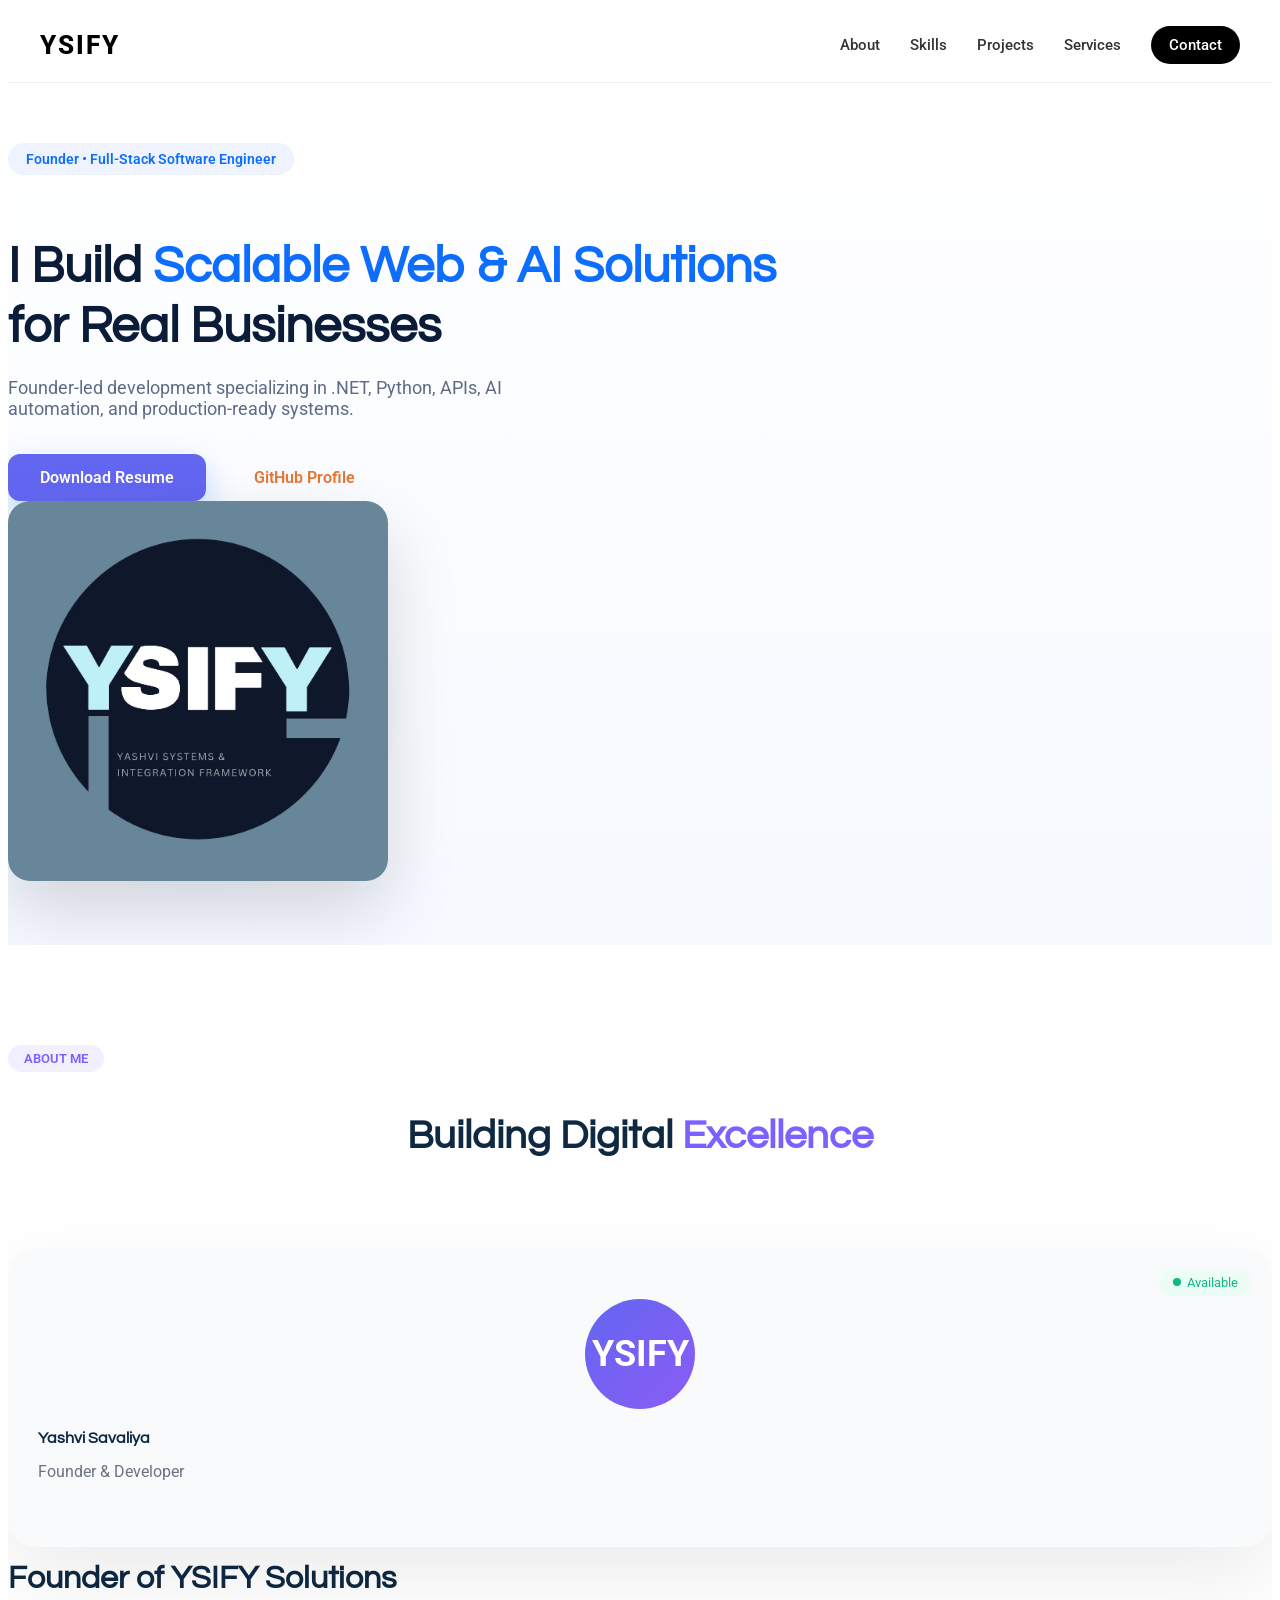
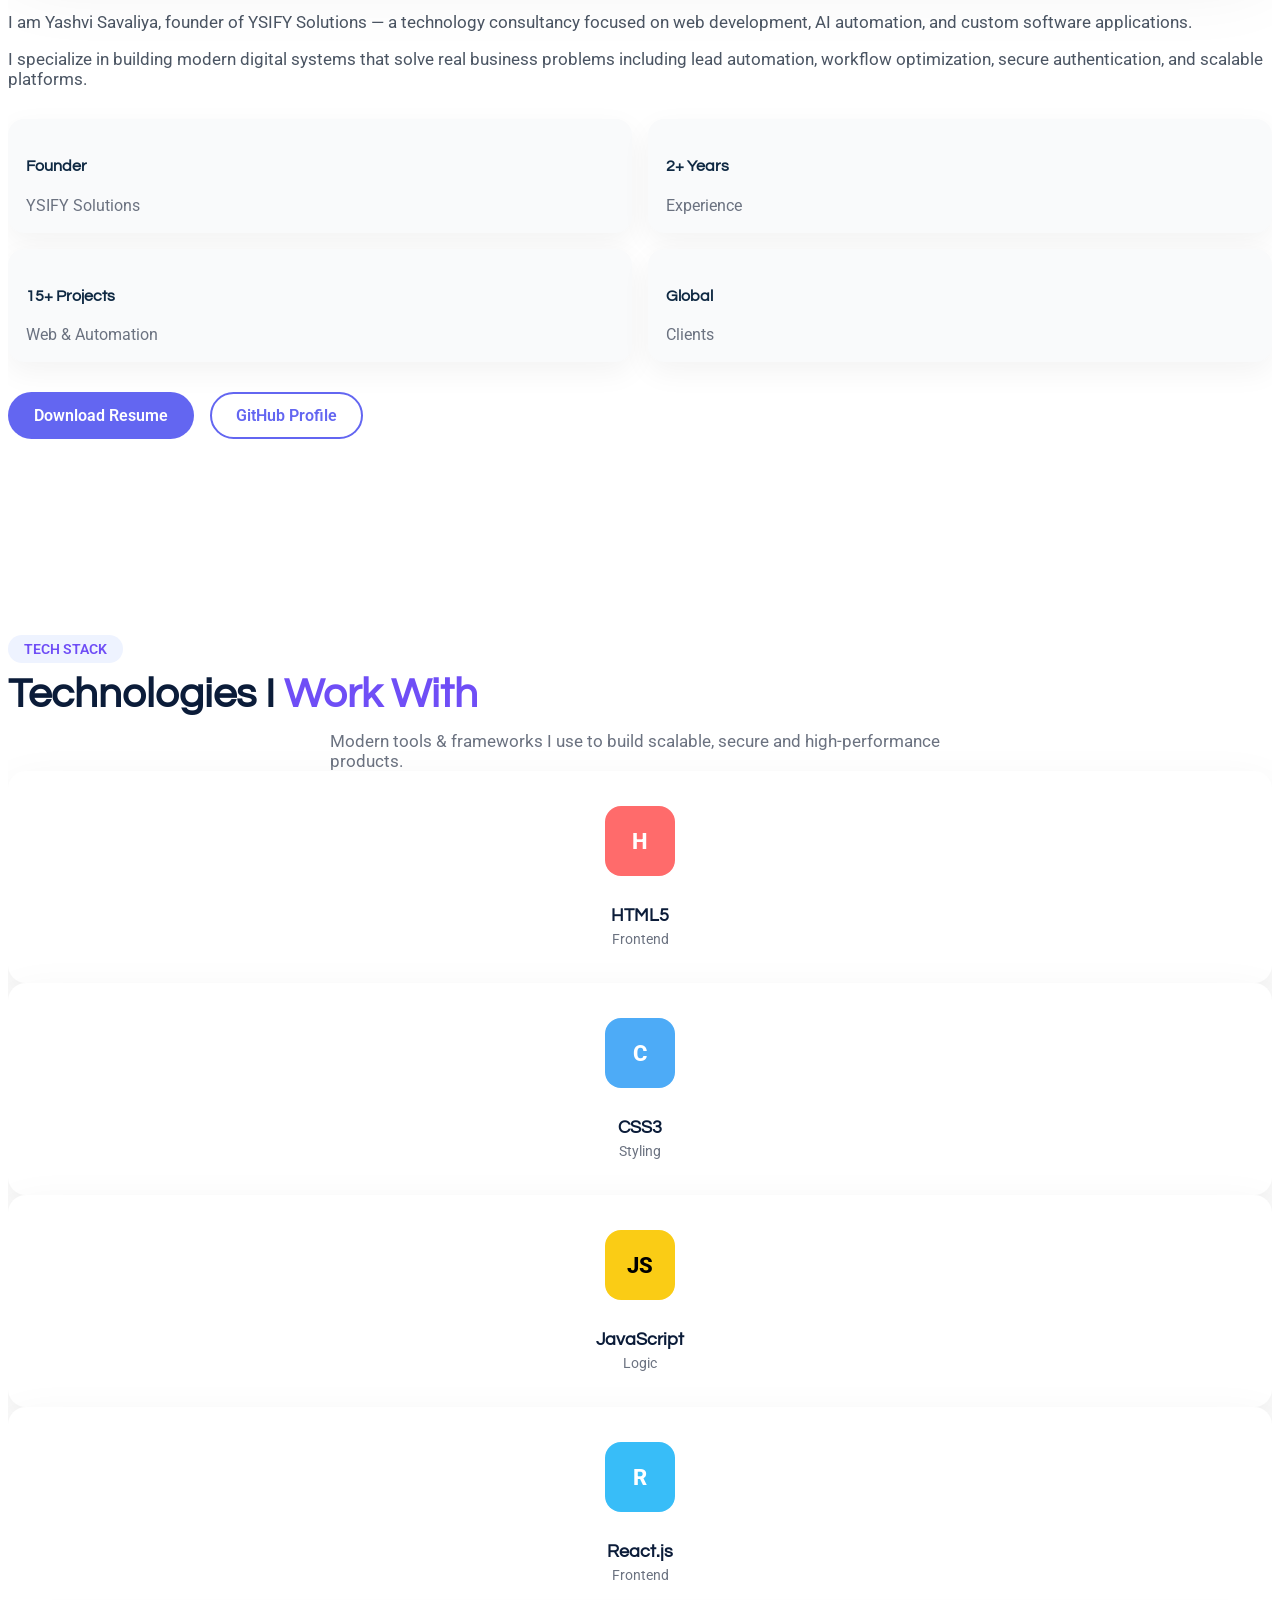
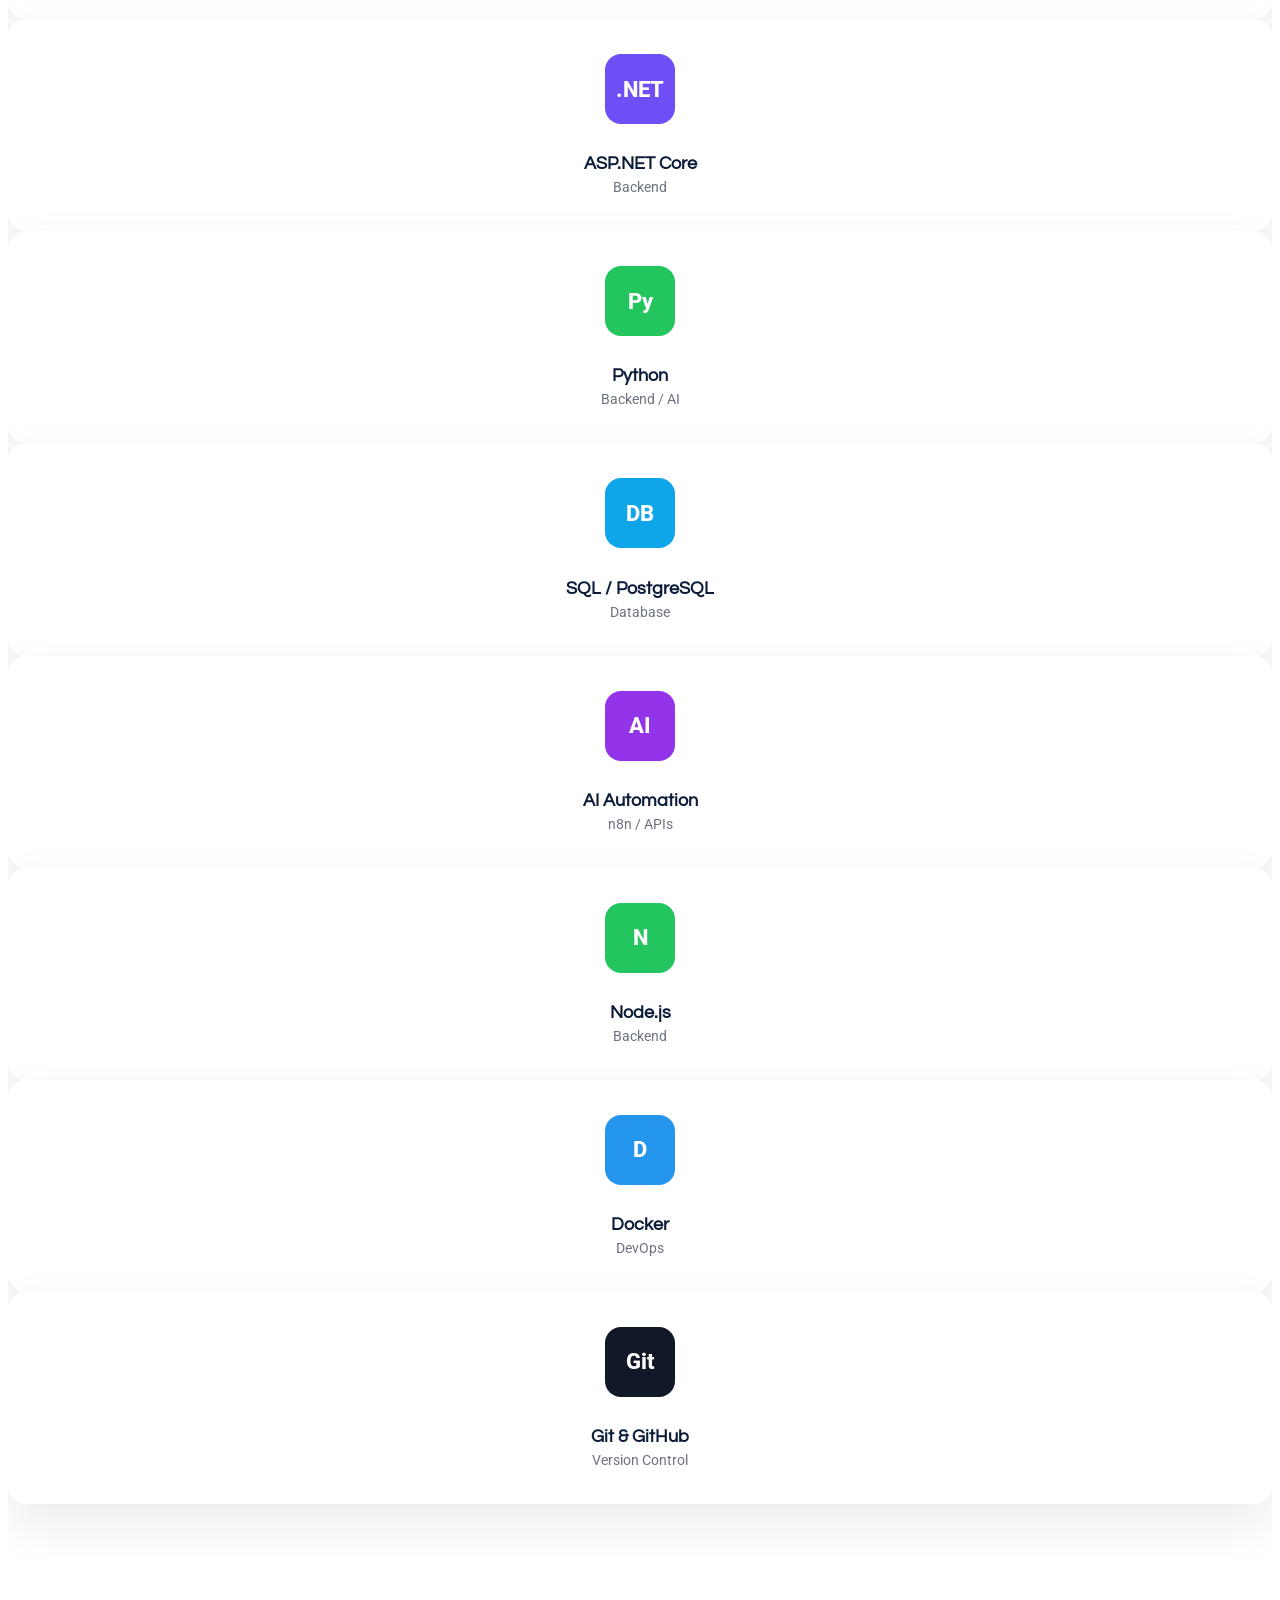
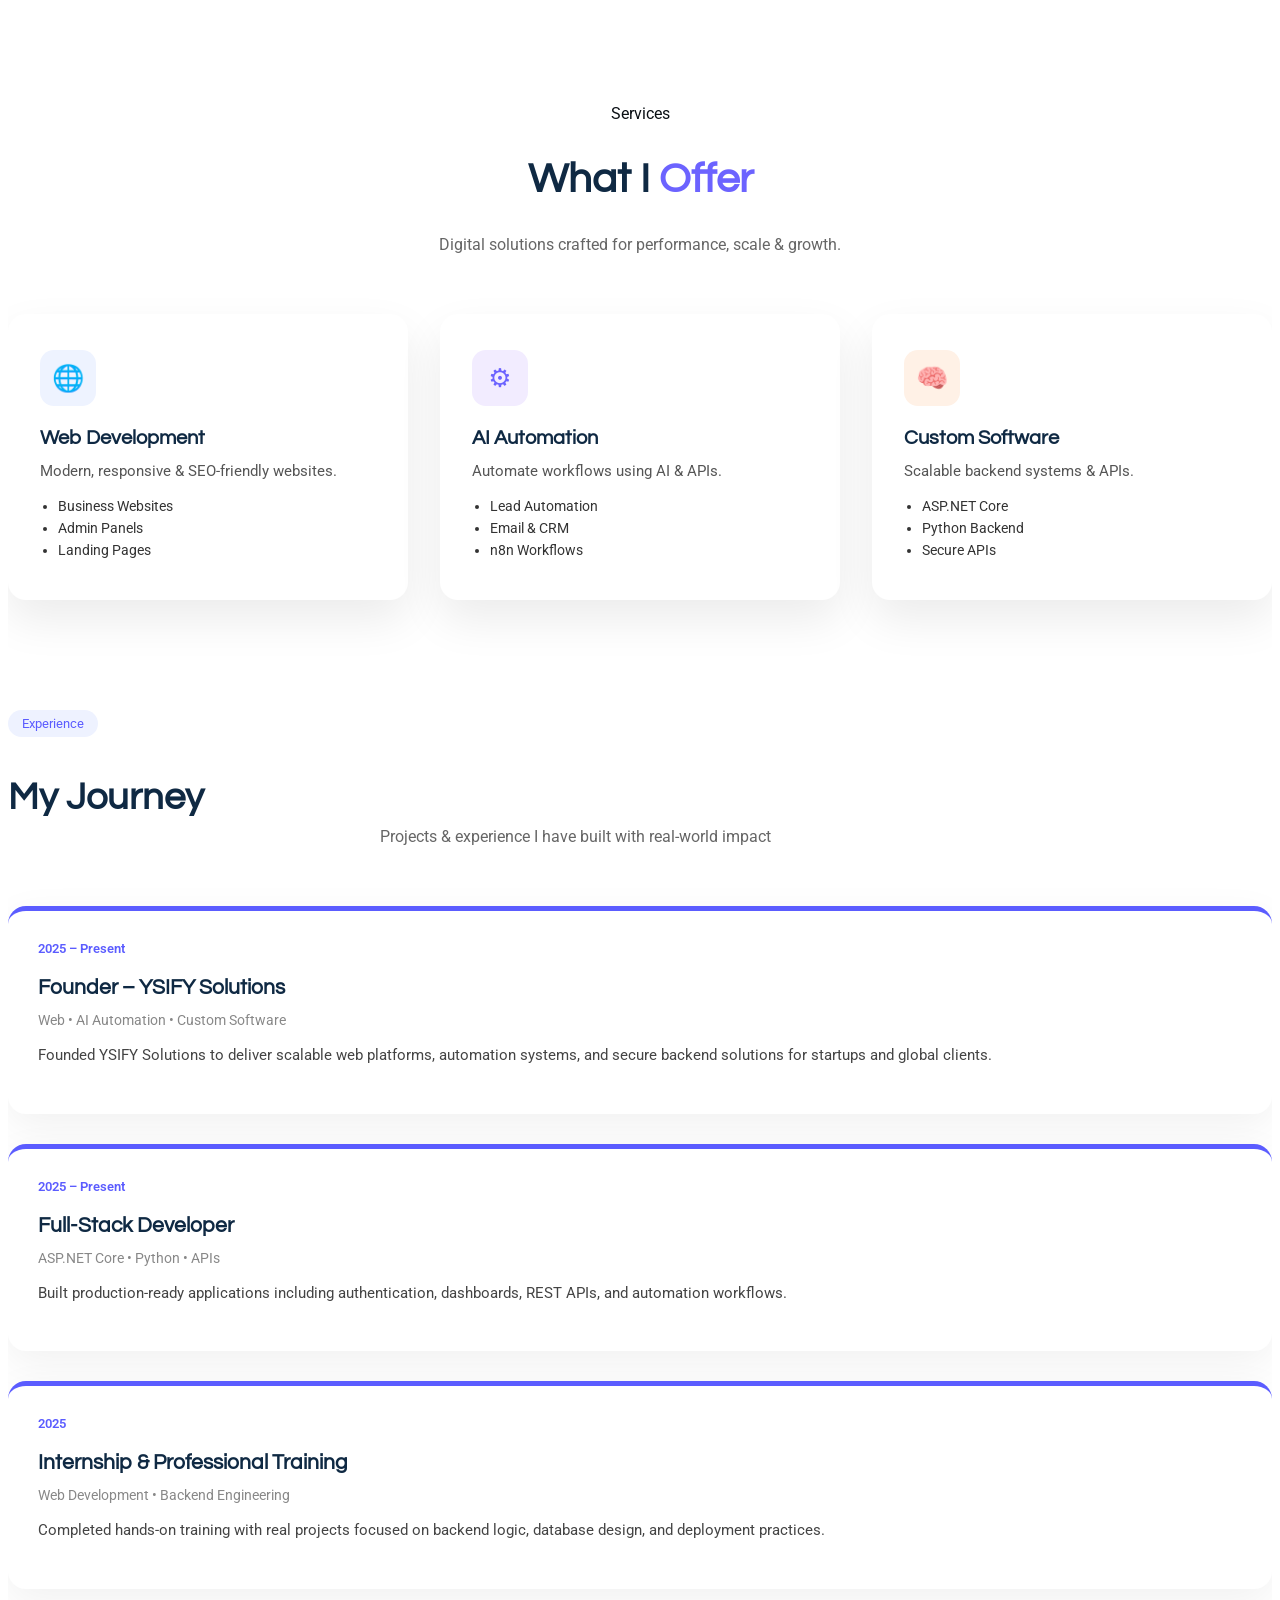
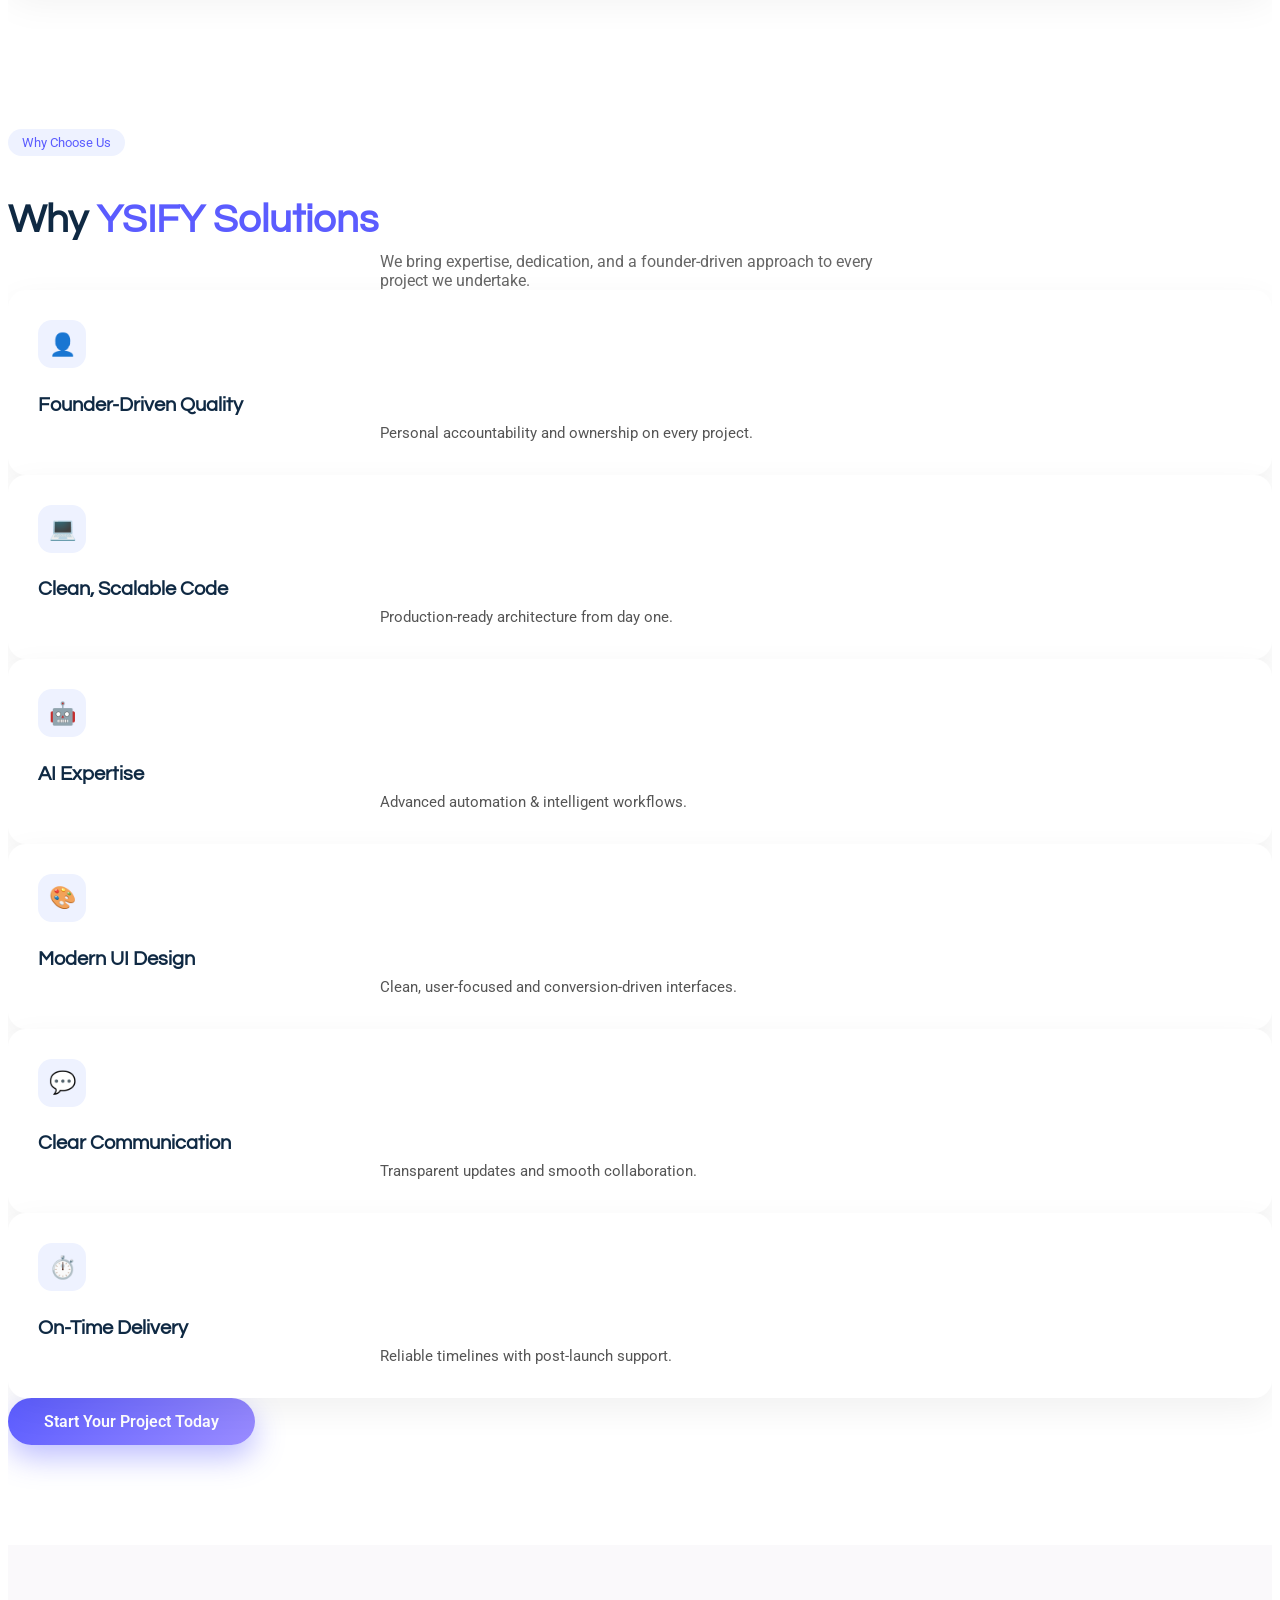
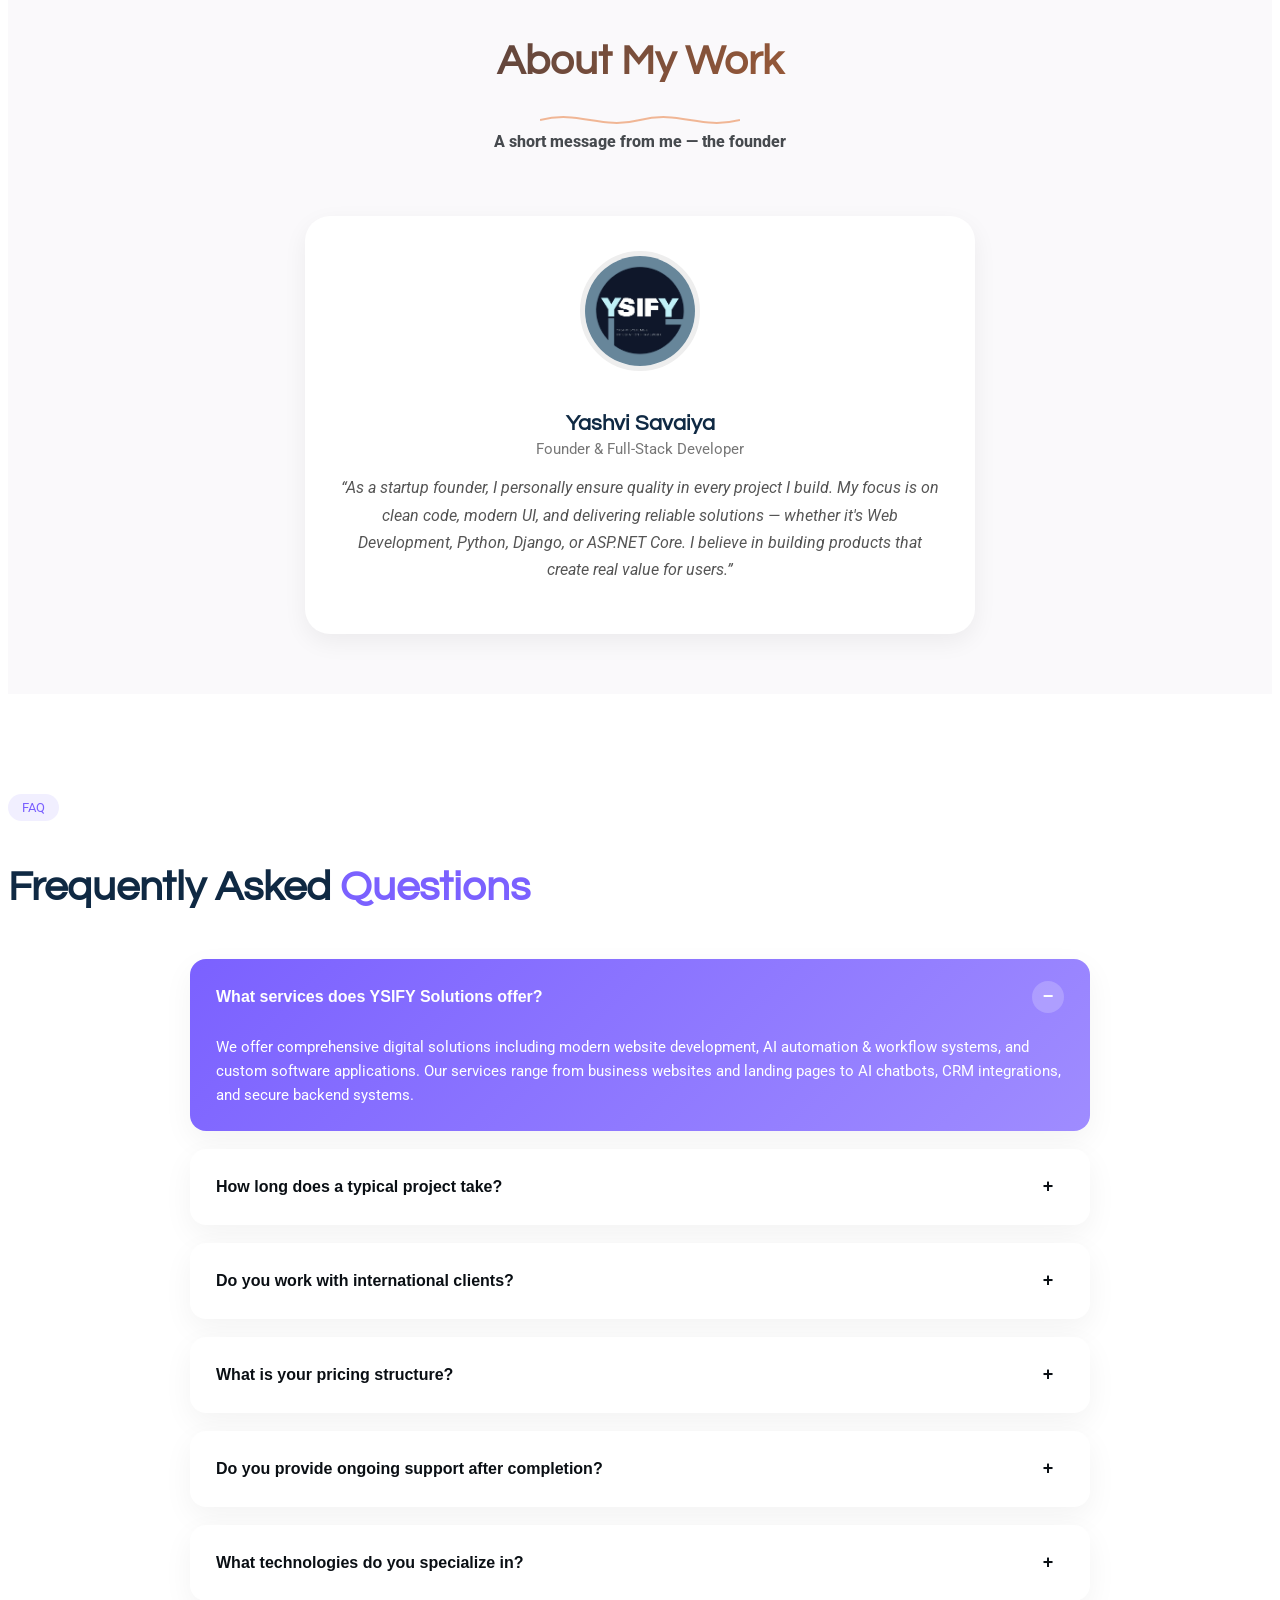
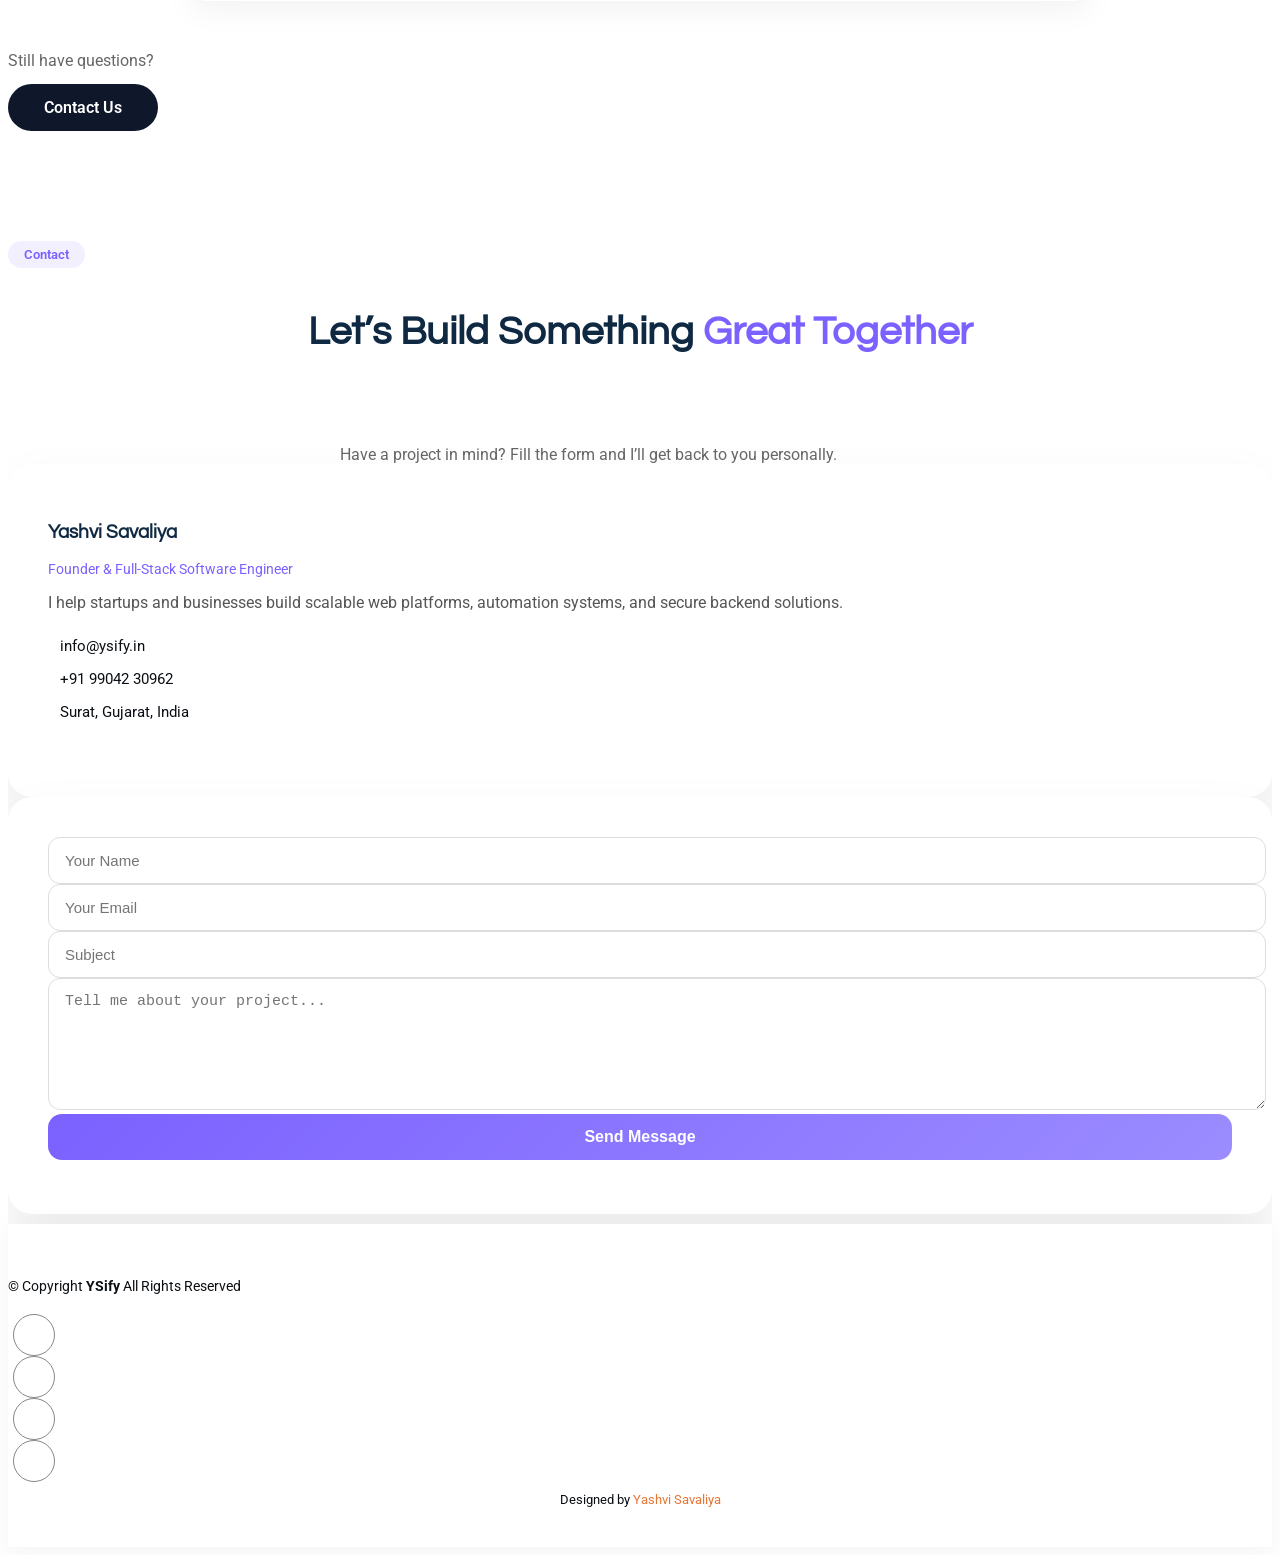
==== index.html @ e54913b1 "Initial portfolio upload" ====
<!DOCTYPE html>
<html lang="en">
  <head>
    <meta charset="utf-8" />
    <meta content="width=device-width, initial-scale=1.0" name="viewport" />
    <title>Yashvi Savaliya</title>
    <meta name="description" content="" />
    <meta name="keywords" content="" />

    <!-- Favicons -->
    <link href="assets/img/favicon.png" rel="icon" />
    <link href="assets/img/apple-touch-icon.png" rel="apple-touch-icon" />

    <!-- Fonts -->
    <link href="https://fonts.googleapis.com" rel="preconnect" />
    <link href="https://fonts.gstatic.com" rel="preconnect" crossorigin />
    <link
      href="https://fonts.googleapis.com/css2?family=Roboto:ital,wght@0,100;0,300;0,400;0,500;0,700;0,900;1,100;1,300;1,400;1,500;1,700;1,900&family=Noto+Sans:ital,wght@0,100;0,200;0,300;0,400;0,500;0,600;0,700;0,800;0,900;1,100;1,200;1,300;1,400;1,500;1,600;1,700;1,800;1,900&family=Questrial:wght@400&display=swap"
      rel="stylesheet"
    />

    <!-- Vendor CSS Files -->
    <link
      href="assets/vendor/bootstrap/css/bootstrap.min.css"
      rel="stylesheet"
    />
    <link
      href="assets/vendor/bootstrap-icons/bootstrap-icons.css"
      rel="stylesheet"
    />
    <link href="assets/vendor/aos/aos.css" rel="stylesheet" />
    <link
      href="assets/vendor/glightbox/css/glightbox.min.css"
      rel="stylesheet"
    />
    <link href="assets/vendor/swiper/swiper-bundle.min.css" rel="stylesheet" />

    <!-- Main CSS File -->
    <link href="assets/css/main.css" rel="stylesheet" />
<style>
.main-header {
  position: sticky;
  top: 0;
  width: 100%;
  background: rgba(255, 255, 255, 0.9);
  backdrop-filter: blur(10px);
  z-index: 999;
  border-bottom: 1px solid rgba(0,0,0,0.06);
}

.header-wrap {
  max-width: 1200px;
  margin: auto;
  padding: 18px 20px;
  display: flex;
  align-items: center;
  justify-content: space-between;
}

.logo span {
  font-size: 26px;
  font-weight: 800;
  letter-spacing: 2px;
  color: #000;
}

.nav {
  display: flex;
  align-items: center;
  gap: 30px;
}

.nav a {
  font-size: 15px;
  font-weight: 500;
  color: #333;
  text-decoration: none;
  position: relative;
}

.nav a::after {
  content: "";
  position: absolute;
  bottom: -6px;
  left: 0;
  width: 0%;
  height: 2px;
  background: #000;
  transition: 0.3s;
}

.nav a:hover::after {
  width: 100%;
}

.btn-nav {
  padding: 10px 18px;
  background: #000;
  color: #fff !important;
  border-radius: 30px;
  font-weight: 600;
}

.btn-nav:hover {
  background: #333;
}

/* Mobile */
.menu-toggle {
  display: none;
  flex-direction: column;
  cursor: pointer;
}

.menu-toggle span {
  width: 26px;
  height: 3px;
  background: #000;
  margin: 4px 0;
}

/* Responsive */
@media (max-width: 768px) {
  .nav {
    position: absolute;
    top: 70px;
    right: 20px;
    background: #fff;
    flex-direction: column;
    padding: 20px;
    border-radius: 12px;
    box-shadow: 0 20px 40px rgba(0,0,0,0.15);
    display: none;
  }

  .nav.active {
    display: flex;
  }

  .menu-toggle {
    display: flex;
  }
}.hero-white {
  background: linear-gradient(180deg, #ffffff, #f6f9ff);
}

.hero-badge {
  display: inline-block;
  background: #eef3ff;
  color: #0d6efd;
  padding: 8px 18px;
  border-radius: 50px;
  font-size: 14px;
  font-weight: 600;
  margin-bottom: 20px;
}

.hero-title {
  font-size: 50px;
  font-weight: 800;
  line-height: 1.2;
  margin-bottom: 20px;
  color: #0b1c39;
}

.hero-title span {
  color: #0d6efd;
}

.hero-subtitle {
  font-size: 18px;
  color: #5f6b85;
  max-width: 520px;
  margin-bottom: 35px;
}

.hero-actions {
  display: flex;
  gap: 16px;
  flex-wrap: wrap;
}

.hero-actions .btn {
  padding: 14px 32px;
  border-radius: 12px;
  font-weight: 600;
  transition: all 0.3s ease;
}

.hero-actions .btn-primary {
  box-shadow: 0 12px 30px rgba(13,110,253,0.25);
}

.hero-actions .btn-primary:hover {
  transform: translateY(-4px);
  box-shadow: 0 20px 45px rgba(13,110,253,0.35);
}

.hero-actions .btn-outline-primary:hover {
  transform: translateY(-4px);
}

/* IMAGE */
.hero-image-wrapper {
  position: relative;
  display: inline-block;
}

.hero-image {
  max-width: 380px;
  border-radius: 22px;
  z-index: 2;
  position: relative;
  box-shadow: 0 30px 70px rgba(0,0,0,0.15);
}

.soft-circle {
  position: absolute;
  width: 420px;
  height: 420px;
  background: radial-gradient(circle, rgba(13,110,253,0.15), transparent 70%);
  top: 50%;
  left: 50%;
  transform: translate(-50%, -50%);
  z-index: 1;
}

/* MOBILE */
@media (max-width: 768px) {
  .hero-title {
    font-size: 36px;
  }

  .hero-image {
    max-width: 280px;
    margin-top: 40px;
  }
}.about-modern {
  padding: 100px 0;
  background: #ffffff;
}

.section-badge {
  display: inline-block;
  background: #eef2ff;
  color: #6366f1;
  padding: 6px 16px;
  border-radius: 20px;
  font-weight: 600;
  font-size: 14px;
  margin-bottom: 12px;
}

.section-title span {
  color: #6366f1;
}

.profile-card {
  background: #f9fafb;
  border-radius: 28px;
  padding: 50px 30px;
  box-shadow: 0 30px 80px rgba(0,0,0,0.08);
  position: relative;
  transition: transform .4s ease;
}

.profile-card:hover {
  transform: translateY(-8px);
}

.profile-status {
  position: absolute;
  top: 20px;
  right: 20px;
  background: #ecfdf5;
  color: #10b981;
  padding: 6px 14px;
  border-radius: 20px;
  font-size: 13px;
  display: flex;
  align-items: center;
  gap: 6px;
}

.profile-status .dot {
  width: 8px;
  height: 8px;
  background: #10b981;
  border-radius: 50%;
}

.profile-avatar {
  width: 110px;
  height: 110px;
  margin: 0 auto 20px;
  background: linear-gradient(135deg,#6366f1,#8b5cf6);
  border-radius: 50%;
  display: flex;
  align-items: center;
  justify-content: center;
}

.profile-avatar span {
  color: #fff;
  font-size: 36px;
  font-weight: 700;
}

.profile-card h4 {
  font-weight: 700;
  margin-bottom: 6px;
}

.profile-card p {
  color: #6b7280;
}

.about-pill {
  background: #eef2ff;
  color: #6366f1;
  padding: 6px 14px;
  border-radius: 20px;
  font-weight: 600;
  font-size: 14px;
}

.about-heading {
  font-size: 32px;
  font-weight: 800;
  margin: 15px 0;
}

.about-text {
  font-size: 17px;
  color: #4b5563;
  margin-bottom: 16px;
}

.about-stats {
  display: grid;
  grid-template-columns: repeat(2,1fr);
  gap: 16px;
  margin: 30px 0;
}

.stat-card {
  background: #f9fafb;
  padding: 18px;
  border-radius: 16px;
  box-shadow: 0 10px 30px rgba(0,0,0,0.05);
}

.stat-card h4 {
  font-weight: 700;
}

.stat-card p {
  color: #6b7280;
  margin: 0;
}

.about-actions {
  display: flex;
  gap: 16px;
  flex-wrap: wrap;
}

.btn-primary {
  background: #6366f1;
  color: #fff;
  padding: 14px 26px;
  border-radius: 30px;
  font-weight: 600;
}

.btn-outline {
  border: 2px solid #6366f1;
  color: #6366f1;
  padding: 12px 24px;
  border-radius: 30px;
  font-weight: 600;
}

.tech-stack-section {
  padding: 100px 0;
  background: #ffffff;
}

.stack-badge {
  background: #eef3ff;
  color: #6f4ef6;
  padding: 6px 16px;
  border-radius: 30px;
  font-weight: 600;
  font-size: 14px;
}

.stack-title {
  font-size: 42px;
  font-weight: 800;
  margin: 15px 0;
  color: #0b1c39;
}

.stack-title span {
  color: #6f4ef6;
}

.stack-subtitle {
  font-size: 17px;
  color: #6b7280;
  max-width: 620px;
  margin: auto;
}

.tech-card {
  background: #ffffff;
  border-radius: 18px;
  padding: 35px 20px;
  text-align: center;
  box-shadow: 0 20px 50px rgba(0,0,0,0.08);
  transition: all 0.5s ease;
  cursor: pointer;
  position: relative;
  transform-style: preserve-3d;
}

.tech-card:hover {
  transform: translateY(-15px) rotateX(12deg) rotateZ(6deg);
  box-shadow: 0 40px 90px rgba(0,0,0,0.18);
}

.tech-icon {
  width: 70px;
  height: 70px;
  margin: 0 auto 18px;
  border-radius: 16px;
  display: flex;
  align-items: center;
  justify-content: center;
  font-weight: 800;
  font-size: 22px;
  color: #fff;
  transition: all 0.6s ease;
}

.tech-card:hover .tech-icon {
  transform: rotate(360deg) scale(1.15);
}

/* Icon Colors */
.tech-icon.html { background: #ff6b6b; }
.tech-icon.css { background: #4dabf7; }
.tech-icon.js { background: #facc15; color:#000; }
.tech-icon.react { background: #38bdf8; }
.tech-icon.dotnet { background: #6f4ef6; }
.tech-icon.python { background: #22c55e; }
.tech-icon.sql { background: #0ea5e9; }
.tech-icon.ai { background: #9333ea; }
.tech-icon.node { background: #22c55e; }
.tech-icon.docker { background: #2496ed; }
.tech-icon.git { background: #111827; }

.tech-card h5 {
  font-size: 18px;
  font-weight: 700;
  margin-bottom: 4px;
  color: #0b1c39;
}

.tech-card span {
  font-size: 14px;
  color: #6b7280;
}
.process-modern {
  padding: 90px 0;
  background: #f9fbff;
}
/* =========================
   SERVICES – FIXED UI
========================= */

.services-modern {
  padding: 100px 0;
  background: #ffffff;
}

.services-modern .section-head {
  max-width: 700px;
  margin: 0 auto 60px;
  text-align: center;
}

.services-modern .section-head h2 {
  font-size: 42px;
  font-weight: 700;
}

.services-modern .section-head h2 span {
  color: #6c63ff;
}

.services-modern .section-head p {
  color: #666;
  font-size: 16px;
}

/* 🔥 GRID FIX */
.services-grid {
  display: grid;
  grid-template-columns: repeat(auto-fit, minmax(280px, 1fr));
  gap: 32px;
}

/* 🔥 CARD DESIGN */
.service-card {
  background: #ffffff;
  border-radius: 18px;
  padding: 36px 32px;
  box-shadow: 0 20px 45px rgba(0, 0, 0, 0.08);
  transition: all 0.4s ease;
  position: relative;
  overflow: hidden;
}

/* Hover animation */
.service-card:hover {
  transform: translateY(-12px) scale(1.03);
  box-shadow: 0 30px 70px rgba(0, 0, 0, 0.12);
}

/* ICON */
.service-card .icon {
  width: 56px;
  height: 56px;
  border-radius: 14px;
  display: grid;
  place-items: center;
  font-size: 26px;
  margin-bottom: 22px;
}

/* COLOR VARIANTS */
.service-card.blue .icon {
  background: #eef3ff;
  color: #3b6cff;
}

.service-card.purple .icon {
  background: #f2ecff;
  color: #6c63ff;
}

.service-card.orange .icon {
  background: #fff1e6;
  color: #ff8a00;
}

/* TEXT */
.service-card h3 {
  font-size: 20px;
  font-weight: 600;
  margin-bottom: 12px;
}

.service-card p {
  font-size: 14.5px;
  color: #555;
  margin-bottom: 18px;
}

/* LIST */
.service-card ul {
  padding-left: 18px;
  margin: 0;
}

.service-card ul li {
  font-size: 14px;
  margin-bottom: 6px;
  color: #333;
}
/* =========================
   PORTFOLIO – MODERN
========================= */

.portfolio-modern {
  padding: 110px 0;
  background: #ffffff;
}

.portfolio-head {
  max-width: 720px;
  margin: 0 auto 70px;
  text-align: center;
}

.section-badge {
  display: inline-block;
  background: #eef2ff;
  color: #6c63ff;
  padding: 6px 16px;
  border-radius: 50px;
  font-size: 13px;
  font-weight: 600;
  margin-bottom: 16px;
}

.portfolio-head h2 {
  font-size: 44px;
  font-weight: 700;
  margin-bottom: 14px;
}

.portfolio-head h2 span {
  color: #6c63ff;
}

.portfolio-head p {
  font-size: 16px;
  color: #666;
}

/* GRID */
.portfolio-grid {
  display: grid;
  grid-template-columns: repeat(auto-fit, minmax(300px, 1fr));
  gap: 36px;
}

/* CARD */
.portfolio-card {
  background: #ffffff;
  border-radius: 22px;
  overflow: hidden;
  box-shadow: 0 25px 60px rgba(0, 0, 0, 0.08);
  transition: all 0.45s ease;
}

.portfolio-card:hover {
  transform: translateY(-14px);
  box-shadow: 0 35px 90px rgba(0, 0, 0, 0.15);
}

/* IMAGE */
.portfolio-image {
  height: 220px;
  overflow: hidden;
}

.portfolio-image img {
  width: 100%;
  height: 100%;
  object-fit: cover;
  transition: transform 0.6s ease;
}

.portfolio-card:hover img {
  transform: scale(1.1);
}

/* CONTENT */
.portfolio-content {
  padding: 28px 26px 32px;
}

.portfolio-content h3 {
  font-size: 22px;
  font-weight: 600;
  margin-bottom: 6px;
}

.portfolio-content .tech {
  display: inline-block;
  font-size: 13px;
  color: #6c63ff;
  font-weight: 500;
  margin-bottom: 12px;
}

.portfolio-content p {
  font-size: 14.5px;
  color: #555;
  margin-bottom: 18px;
  line-height: 1.6;
}

/* BUTTON */
.portfolio-btn {
  font-size: 14px;
  font-weight: 600;
  color: #000;
  text-decoration: none;
  transition: color 0.3s ease;
}

.portfolio-btn:hover {
  color: #6c63ff;
}
.experience-section {
  padding: 10px 0;
  background: #ffffff;
}

.section-header .badge {
  display: inline-block;
  padding: 6px 14px;
  background: #eef2ff;
  color: #5b5cff;
  font-size: 13px;
  border-radius: 20px;
  margin-bottom: 10px;
}

.section-header h2 {
  font-size: 38px;
  font-weight: 700;
  margin-bottom: 10px;
}

.section-header p {
  color: #666;
  max-width: 520px;
  margin: auto;
}
.experience-section {
  padding: 10px 0;
  background: #fff;
}

/* Header */
.section-header .badge {
  display: inline-block;
  padding: 6px 14px;
  background: #eef2ff;
  color: #5b5cff;
  font-size: 13px;
  border-radius: 20px;
  margin-bottom: 10px;
}

.section-header h2 {
  font-size: 38px;
  font-weight: 700;
  margin-bottom: 10px;
}

.section-header p {
  color: #666;
  max-width: 520px;
  margin: auto;
}

/* Spacing */
.experience-row {
  margin-top: 60px;
}

.experience-col {
  margin-bottom: 30px;
}

/* Card */
.experience-card {
  height: 100%;
  background: #fff;
  border-radius: 18px;
  padding: 30px;
  border-top: 5px solid #5b5cff;
  box-shadow: 0 12px 40px rgba(0,0,0,0.06);
  transition: all 0.35s ease;
}

.experience-card:hover {
  transform: translateY(-12px);
  box-shadow: 0 25px 70px rgba(91,92,255,0.18);
}

/* Content */
.experience-card .year {
  font-size: 13px;
  font-weight: 600;
  color: #5b5cff;
  display: block;
  margin-bottom: 6px;
}

.experience-card h3 {
  font-size: 21px;
  font-weight: 700;
  margin-bottom: 6px;
}

.experience-card .tech {
  font-size: 14px;
  color: #888;
  margin-bottom: 12px;
}

.experience-card .desc {
  font-size: 15px;
  line-height: 1.7;
  color: #444;
}
.why-us-light {
  padding: 100px 0;
  background: #ffffff;
}

/* Header */
.why-us-light .badge {
  display: inline-block;
  padding: 6px 14px;
  background: #eef2ff;
  color: #5b5cff;
  border-radius: 20px;
  font-size: 13px;
  margin-bottom: 10px;
}

.why-us-light h2 {
  font-size: 40px;
  font-weight: 800;
  margin-bottom: 12px;
}

.why-us-light h2 span {
  color: #5b5cff;
}

.why-us-light p {
  max-width: 520px;
  margin: auto;
  color: #666;
}

/* Card */
.why-card {
  height: 100%;
  background: #fff;
  border-radius: 18px;
  padding: 30px;
  box-shadow: 0 12px 35px rgba(0,0,0,0.06);
  transition: all 0.35s ease;
  position: relative;
  overflow: hidden;
}

.why-card::before {
  content: "";
  position: absolute;
  inset: 0;
  background: linear-gradient(120deg, #5b5cff, #9a8cff);
  opacity: 0;
  transition: 0.35s;
}

.why-card:hover::before {
  opacity: 0.08;
}

.why-card:hover {
  transform: translateY(-12px);
  box-shadow: 0 30px 80px rgba(91,92,255,0.25);
}

/* Icon */
.why-card .icon {
  width: 48px;
  height: 48px;
  border-radius: 14px;
  background: #eef2ff;
  color: #5b5cff;
  display: flex;
  align-items: center;
  justify-content: center;
  font-size: 22px;
  margin-bottom: 16px;
}

/* Text */
.why-card h4 {
  font-size: 20px;
  font-weight: 700;
  margin-bottom: 6px;
}

.why-card p {
  font-size: 15px;
  color: #555;
  line-height: 1.6;
}

/* Button */
.btn-primary-light {
  display: inline-block;
  padding: 14px 36px;
  background: linear-gradient(135deg, #5b5cff, #9a8cff);
  color: #fff;
  border-radius: 30px;
  font-weight: 600;
  text-decoration: none;
  box-shadow: 0 12px 30px rgba(91,92,255,0.4);
  transition: 0.3s;
}

.btn-primary-light:hover {
  transform: translateY(-3px);
  box-shadow: 0 20px 50px rgba(91,92,255,0.55);
}
.faq-section {
  padding: 100px 0;
  background: #ffffff;
}

/* Header */
.faq-header {
  margin-bottom: 50px;
}

.faq-badge {
  display: inline-block;
  padding: 6px 14px;
  background: #f1efff;
  color: #7b61ff;
  border-radius: 20px;
  font-size: 13px;
  margin-bottom: 10px;
}

.faq-header h2 {
  font-size: 42px;
  font-weight: 800;
}

.faq-header h2 span {
  color: #7b61ff;
}

/* FAQ Box */
.faq-list {
  max-width: 900px;
  margin: auto;
}

.faq-item {
  background: #fff;
  border-radius: 16px;
  margin-bottom: 18px;
  box-shadow: 0 10px 30px rgba(0,0,0,0.05);
  overflow: hidden;
  transition: 0.35s;
}

.faq-item.active {
  background: linear-gradient(135deg, #7b61ff, #9f8cff);
  color: #fff;
}

.faq-question {
  width: 100%;
  background: none;
  border: none;
  padding: 22px 26px;
  font-size: 16px;
  font-weight: 600;
  display: flex;
  justify-content: space-between;
  align-items: center;
  cursor: pointer;
  color: inherit;
}

.faq-question .icon {
  width: 32px;
  height: 32px;
  border-radius: 50%;
  background: rgba(255,255,255,0.2);
  display: flex;
  align-items: center;
  justify-content: center;
  font-size: 18px;
}

/* Answer */
.faq-answer {
  max-height: 0;
  overflow: hidden;
  padding: 0 26px;
  font-size: 15px;
  line-height: 1.6;
  transition: max-height 0.4s ease, padding 0.4s ease;
  color: inherit;
}

.faq-item.active .faq-answer {
  max-height: 300px;
  padding: 0 26px 24px;
}

/* CTA */
.faq-cta {
  margin-top: 50px;
}

.faq-cta p {
  margin-bottom: 14px;
  color: #666;
}

.faq-btn {
  display: inline-block;
  padding: 14px 36px;
  background: #0f172a;
  color: #fff;
  border-radius: 30px;
  text-decoration: none;
  font-weight: 600;
  transition: 0.3s;
}

.faq-btn:hover {
  transform: translateY(-3px);
  box-shadow: 0 20px 40px rgba(15,23,42,0.4);
}
.founder-section {
  padding: 100px 0;
  background: #ffffff;
}

/* Headings */
.section-badge {
  display: inline-block;
  padding: 6px 16px;
  background: #f2efff;
  color: #7b61ff;
  border-radius: 20px;
  font-size: 13px;
  margin-bottom: 10px;
}

.section-title {
  font-size: 40px;
  font-weight: 800;
}

.section-title span {
  color: #7b61ff;
}

.section-subtitle {
  color: #666;
  max-width: 600px;
  margin: 10px auto 0;
}

/* Card */
.founder-card {
  max-width: 900px;
  margin: auto;
  padding: 50px 40px;
  border-radius: 26px;
  background: linear-gradient(145deg, #ffffff, #f7f6ff);
  box-shadow: 0 40px 80px rgba(0, 0, 0, 0.08);
  position: relative;
  text-align: center;
  transition: 0.4s ease;
}

.founder-card:hover {
  transform: translateY(-6px);
}

/* Avatar */
.founder-avatar {
  width: 110px;
  height: 110px;
  margin: -90px auto 20px;
  border-radius: 50%;
  padding: 6px;
  background: linear-gradient(135deg, #7b61ff, #a18bff);
}

.founder-avatar img {
  width: 100%;
  height: 100%;
  border-radius: 50%;
  object-fit: cover;
  background: #fff;
}

/* Quote */
.founder-quote {
  font-size: 18px;
  line-height: 1.7;
  color: #333;
  margin-bottom: 25px;
}

/* Name */
.founder-name {
  font-size: 20px;
  font-weight: 700;
}

.founder-role {
  color: #7b61ff;
  font-size: 14px;
}

/* Stats */
.founder-stats {
  display: flex;
  justify-content: center;
  gap: 40px;
  margin-top: 30px;
  flex-wrap: wrap;
}

.stat h5 {
  font-size: 22px;
  font-weight: 800;
  margin-bottom: 4px;
  color: #111;
}

.stat span {
  font-size: 13px;
  color: #666;
}
.contact-modern {
  padding: 10px 0;
  background: #ffffff;
}

.contact-info-card,
.contact-form-card {
  background: #ffffff;
  border-radius: 24px;
  padding: 40px;
  box-shadow: 0 30px 60px rgba(0,0,0,0.08);
  height: 100%;
}

.contact-info-card h3 {
  font-weight: 800;
}

.contact-info-card .role {
  color: #7b61ff;
  font-size: 14px;
  margin-bottom: 15px;
}

.contact-info-card .desc {
  color: #555;
  margin-bottom: 25px;
}

.info-list .info-item {
  display: flex;
  align-items: center;
  gap: 12px;
  margin-bottom: 15px;
  font-size: 15px;
}

.info-item i {
  color: #7b61ff;
  font-size: 18px;
}

.social-links a {
  margin-right: 12px;
  font-size: 18px;
  color: #555;
  transition: 0.3s;
}

.social-links a:hover {
  color: #7b61ff;
}

.contact-form-card input,
.contact-form-card textarea {
  width: 100%;
  padding: 14px 16px;
  border-radius: 12px;
  border: 1px solid #ddd;
  font-size: 15px;
}

.contact-form-card input:focus,
.contact-form-card textarea:focus {
  outline: none;
  border-color: #7b61ff;
}

.btn-submit {
  width: 100%;
  padding: 14px;
  border-radius: 14px;
  border: none;
  background: linear-gradient(135deg, #7b61ff, #9b8cff);
  color: #fff;
  font-weight: 600;
  font-size: 16px;
  cursor: pointer;
  transition: 0.3s;
}

.btn-submit:hover {
  transform: translateY(-2px);
}

#formStatus {
  margin-top: 10px;
  font-size: 14px;
}

</style>
  </head>

  <body class="index-page">
   <header id="header" class="main-header">
  <div class="container header-wrap">

    <!-- Logo -->
    <a href="#hero" class="logo">
      <span>YSIFY</span>
    </a>

    <!-- Navigation -->
    <nav class="nav">
      <a href="#about">About</a>
      <a href="#skills">Skills</a>
      <a href="#portfolio">Projects</a>
      <a href="#services">Services</a>
      <a href="#contact" class="btn-nav">Contact</a>
    </nav>

    <!-- Mobile Toggle -->
    <div class="menu-toggle" id="menuToggle">
      <span></span>
      <span></span>
      <span></span>
    </div>

  </div>
</header>

<script>
  const toggle = document.getElementById("menuToggle");
  const nav = document.querySelector(".nav");

  toggle.addEventListener("click", () => {
    nav.classList.toggle("active");
  });
</script>
    <main class="main">
      <!-- Hero Section -->
    <!-- HERO SECTION START -->
<section id="hero" class="hero-white">
  <div class="container">
    <div class="row align-items-center ">

      <!-- LEFT CONTENT -->
      <div class="col-lg-6">
        <span class="hero-badge">
          Founder • Full-Stack Software Engineer
        </span>

        <h1 class="hero-title">
          I Build <span>Scalable Web & AI Solutions</span><br>
          for Real Businesses
        </h1>

        <p class="hero-subtitle">
          Founder-led development specializing in .NET, Python,
          APIs, AI automation, and production-ready systems.
        </p>

        <!-- CTA -->
        <div class="hero-actions">
          <a href="assets/yashviresume.pdf"
             target="_blank"
             download
             class="btn btn-primary btn-lg">
            Download Resume
          </a>

          <a href="https://github.com/yashvi36"
             target="_blank"
             class="btn btn-outline-primary btn-lg">
            GitHub Profile
          </a>
        </div>
      </div>

      <!-- RIGHT IMAGE -->
      <div class="col-lg-6 text-center">
        <div class="hero-image-wrapper">
          <img src="yashvi.jpg" alt="Yashvi Savaliya" class="hero-image">
          <span class="soft-circle"></span>
        </div>
      </div>

    </div>
  </div>
</section>
<!-- HERO SECTION END -->

<!-- HERO SECTION END -->

      <!-- /Hero Section -->


  <!-- ABOUT SECTION START -->
<section id="about" class="about-modern">
  <div class="container">

    <!-- Heading -->
    <div class="text-center mb-5">
      <span class="section-badge">ABOUT ME</span>
      <h2 class="section-title">
        Building Digital <span>Excellence</span>
      </h2>
    </div>

    <div class="row align-items-center g-5">

      <!-- PROFILE CARD -->
      <div class="col-lg-5 text-center">
        <div class="profile-card ">

          <div class="profile-status">
            <span class="dot"></span> Available
          </div>

          <div class="profile-avatar">
            <span>YSIFY</span>
          </div>

          <h4>Yashvi Savaliya</h4>
          <p>Founder & Developer</p>

        </div>
      </div>

      <!-- CONTENT -->
      <div class="col-lg-7">
       

        <h3 class="about-heading">
          Founder of YSIFY Solutions
        </h3>

        <p class="about-text">
          I am Yashvi Savaliya, founder of YSIFY Solutions — a technology
          consultancy focused on web development, AI automation, and
          custom software applications.
        </p>

        <p class="about-text">
          I specialize in building modern digital systems that solve real
          business problems including lead automation, workflow optimization,
          secure authentication, and scalable platforms.
        </p>

        <!-- STATS -->
        <div class="about-stats">
          <div class="stat-card">
            <h4>Founder</h4>
            <p>YSIFY Solutions</p>
          </div>

          <div class="stat-card">
            <h4>2+ Years</h4>
            <p>Experience</p>
          </div>

          <div class="stat-card">
            <h4>15+ Projects</h4>
            <p>Web & Automation</p>
          </div>

          <div class="stat-card">
            <h4>Global</h4>
            <p>Clients</p>
          </div>
        </div>

        <!-- BUTTONS -->
        <div class="about-actions">
          <a href="assets/yashviresume.pdf" target="_blank" class="btn-primary">
            Download Resume
          </a>
          <a href="https://github.com/yashvi36" target="_blank" class="btn-outline">
            GitHub Profile
          </a>
        </div>
      </div>

    </div>
  </div>
</section>
<!-- ABOUT SECTION END -->


      <!-- /About Section -->
<!-- Tech Stack Section -->
<section id="skills" class="tech-stack-section">
  <div class="container">

    <div class="text-center mb-5">
      <span class="stack-badge">TECH STACK</span>
      <h2 class="stack-title">
        Technologies I <span>Work With</span>
      </h2>
      <p class="stack-subtitle">
        Modern tools & frameworks I use to build scalable,
        secure and high-performance products.
      </p>
    </div>

    <div class="row g-4 justify-content-center">

      <!-- Card -->
      <div class="col-md-4 col-lg-3">
        <div class="tech-card">
          <div class="tech-icon html">H</div>
          <h5>HTML5</h5>
          <span>Frontend</span>
        </div>
      </div>

      <div class="col-md-4 col-lg-3">
        <div class="tech-card">
          <div class="tech-icon css">C</div>
          <h5>CSS3</h5>
          <span>Styling</span>
        </div>
      </div>

      <div class="col-md-4 col-lg-3">
        <div class="tech-card">
          <div class="tech-icon js">JS</div>
          <h5>JavaScript</h5>
          <span>Logic</span>
        </div>
      </div>

      <div class="col-md-4 col-lg-3">
        <div class="tech-card">
          <div class="tech-icon react">R</div>
          <h5>React.js</h5>
          <span>Frontend</span>
        </div>
      </div>

      <div class="col-md-4 col-lg-3">
        <div class="tech-card">
          <div class="tech-icon dotnet">.NET</div>
          <h5>ASP.NET Core</h5>
          <span>Backend</span>
        </div>
      </div>

      <div class="col-md-4 col-lg-3">
        <div class="tech-card">
          <div class="tech-icon python">Py</div>
          <h5>Python</h5>
          <span>Backend / AI</span>
        </div>
      </div>

      <div class="col-md-4 col-lg-3">
        <div class="tech-card">
          <div class="tech-icon sql">DB</div>
          <h5>SQL / PostgreSQL</h5>
          <span>Database</span>
        </div>
      </div>

      <div class="col-md-4 col-lg-3">
        <div class="tech-card">
          <div class="tech-icon ai">AI</div>
          <h5>AI Automation</h5>
          <span>n8n / APIs</span>
        </div>
      </div>
<!-- Node.js -->
<div class="col-md-4 col-lg-3">
  <div class="tech-card">
    <div class="tech-icon node">N</div>
    <h5>Node.js</h5>
    <span>Backend</span>
  </div>
</div>

<!-- Docker -->
<div class="col-md-4 col-lg-3">
  <div class="tech-card">
    <div class="tech-icon docker">D</div>
    <h5>Docker</h5>
    <span>DevOps</span>
  </div>
</div>

<!-- Git / GitHub -->
<div class="col-md-4 col-lg-3">
  <div class="tech-card">
    <div class="tech-icon git">Git</div>
    <h5>Git & GitHub</h5>
    <span>Version Control</span>
  </div>
</div>

    </div>
  </div>
</section>

<section class="services-modern">
  <div class="container">
    <div class="section-head">
      <span class="badge">Services</span>
      <h2>What I <span>Offer</span></h2>
      <p>Digital solutions crafted for performance, scale & growth.</p>
    </div>

    <div class="services-grid">
      <div class="service-card blue">
        <div class="icon">🌐</div>
        <h3>Web Development</h3>
        <p>Modern, responsive & SEO-friendly websites.</p>
        <ul>
          <li>Business Websites</li>
          <li>Admin Panels</li>
          <li>Landing Pages</li>
        </ul>
      </div>

      <div class="service-card purple">
        <div class="icon">⚙️</div>
        <h3>AI Automation</h3>
        <p>Automate workflows using AI & APIs.</p>
        <ul>
          <li>Lead Automation</li>
          <li>Email & CRM</li>
          <li>n8n Workflows</li>
        </ul>
      </div>

      <div class="service-card orange">
        <div class="icon">🧠</div>
        <h3>Custom Software</h3>
        <p>Scalable backend systems & APIs.</p>
        <ul>
          <li>ASP.NET Core</li>
          <li>Python Backend</li>
          <li>Secure APIs</li>
        </ul>
      </div>
    </div>
  </div>
</section>

<section id="experience" class="experience-section">
  <div class="container">

    <div class="section-header text-center">
      <span class="badge">Experience</span>
      <h2>My Journey</h2>
      <p>Projects & experience I have built with real-world impact</p>
    </div>

    <div class="row experience-row">

      <!-- Card 1 -->
      <div class="col-lg-4 col-md-6 experience-col">
        <div class="experience-card">
          <span class="year">2025 – Present</span>
          <h3>Founder – YSIFY Solutions</h3>
          <p class="tech">Web • AI Automation • Custom Software</p>
          <p class="desc">
            Founded YSIFY Solutions to deliver scalable web platforms,
            automation systems, and secure backend solutions for startups
            and global clients.
          </p>
        </div>
      </div>

      <!-- Card 2 -->
      <div class="col-lg-4 col-md-6 experience-col">
        <div class="experience-card">
          <span class="year">2025 – Present</span>
          <h3>Full-Stack Developer</h3>
          <p class="tech">ASP.NET Core • Python • APIs</p>
          <p class="desc">
            Built production-ready applications including authentication,
            dashboards, REST APIs, and automation workflows.
          </p>
        </div>
      </div>

      <!-- Card 3 -->
      <div class="col-lg-4 col-md-6 experience-col">
        <div class="experience-card">
          <span class="year">2025</span>
          <h3>Internship & Professional Training</h3>
          <p class="tech">Web Development • Backend Engineering</p>
          <p class="desc">
            Completed hands-on training with real projects focused on
            backend logic, database design, and deployment practices.
          </p>
        </div>
      </div>

    </div>
  </div>
</section>

<section id="why-us" class="why-us-light">
  <div class="container">

    <!-- Header -->
    <div class="section-header text-center">
      <span class="badge">Why Choose Us</span>
      <h2>Why <span>YSIFY Solutions</span></h2>
      <p>
        We bring expertise, dedication, and a founder-driven approach
        to every project we undertake.
      </p>
    </div>

    <!-- Cards -->
    <div class="row g-4 mt-5">

      <div class="col-lg-4 col-md-6">
        <div class="why-card">
          <div class="icon">👤</div>
          <h4>Founder-Driven Quality</h4>
          <p>Personal accountability and ownership on every project.</p>
        </div>
      </div>

      <div class="col-lg-4 col-md-6">
        <div class="why-card">
          <div class="icon">💻</div>
          <h4>Clean, Scalable Code</h4>
          <p>Production-ready architecture from day one.</p>
        </div>
      </div>

      <div class="col-lg-4 col-md-6">
        <div class="why-card">
          <div class="icon">🤖</div>
          <h4>AI Expertise</h4>
          <p>Advanced automation & intelligent workflows.</p>
        </div>
      </div>

      <div class="col-lg-4 col-md-6">
        <div class="why-card">
          <div class="icon">🎨</div>
          <h4>Modern UI Design</h4>
          <p>Clean, user-focused and conversion-driven interfaces.</p>
        </div>
      </div>

      <div class="col-lg-4 col-md-6">
        <div class="why-card">
          <div class="icon">💬</div>
          <h4>Clear Communication</h4>
          <p>Transparent updates and smooth collaboration.</p>
        </div>
      </div>

      <div class="col-lg-4 col-md-6">
        <div class="why-card">
          <div class="icon">⏱️</div>
          <h4>On-Time Delivery</h4>
          <p>Reliable timelines with post-launch support.</p>
        </div>
      </div>

    </div>

    <!-- CTA -->
    <div class="text-center mt-5">
      <a href="#contact" class="btn-primary-light">
        Start Your Project Today
      </a>
    </div>

  </div>
</section>

     <!-- Single Testimonial Section -->
      <section id="testimonial" class="testimonial section light-background">
        <div class="container section-title" data-aos="fade-up">
          <h2>About My Work</h2>
          <div class="title-shape">
            <svg viewBox="0 0 200 20" xmlns="http://www.w3.org/2000/svg">
              <path
                d="M 0,10 C 40,0 60,20 100,10 C 140,0 160,20 200,10"
                fill="none"
                stroke="currentColor"
                stroke-width="2"
              ></path>
            </svg>
          </div>
          <p>A short message from me — the founder</p>
        </div>

        <div class="container" data-aos="fade-up" data-aos-delay="100">
          <div class="single-testimonial-card">
            <div class="profile-img">
              <img src="yashvi.jpg" alt="" />
            </div>

            <h3>Yashvi Savaiya</h3>
            <span class="role">Founder & Full-Stack Developer</span>

            <p class="feedback">
              “As a startup founder, I personally ensure quality in every
              project I build. My focus is on clean code, modern UI, and
              delivering reliable solutions — whether it's Web Development,
              Python, Django, or ASP.NET Core. I believe in building products
              that create real value for users.”
            </p>
          </div>
        </div>
      </section>
<section id="faq" class="faq-section">
  <div class="container">

    <!-- Header -->
    <div class="faq-header text-center">
      <span class="faq-badge">FAQ</span>
      <h2>
        Frequently Asked <span>Questions</span>
      </h2>
    </div>

    <!-- FAQ List -->
    <div class="faq-list">

      <!-- Item 1 -->
      <div class="faq-item active">
        <button class="faq-question">
          What services does YSIFY Solutions offer?
          <span class="icon">−</span>
        </button>
        <div class="faq-answer">
          We offer comprehensive digital solutions including modern website
          development, AI automation & workflow systems, and custom software
          applications. Our services range from business websites and landing
          pages to AI chatbots, CRM integrations, and secure backend systems.
        </div>
      </div>

      <!-- Item 2 -->
      <div class="faq-item">
        <button class="faq-question">
          How long does a typical project take?
          <span class="icon">+</span>
        </button>
        <div class="faq-answer">
          Project timelines depend on scope and complexity. Small websites
          typically take 2–3 weeks, while custom software and automation systems
          may take 4–8 weeks or more.
        </div>
      </div>

      <!-- Item 3 -->
      <div class="faq-item">
        <button class="faq-question">
          Do you work with international clients?
          <span class="icon">+</span>
        </button>
        <div class="faq-answer">
          Yes, I work with clients from India and abroad, delivering scalable
          solutions with clear communication and reliable timelines.
        </div>
      </div>

      <!-- Item 4 -->
      <div class="faq-item">
        <button class="faq-question">
          What is your pricing structure?
          <span class="icon">+</span>
        </button>
        <div class="faq-answer">
          Pricing is flexible and depends on project requirements. I offer
          fixed-price projects, milestone-based pricing, and long-term
          engagement models.
        </div>
      </div>

      <!-- Item 5 -->
      <div class="faq-item">
        <button class="faq-question">
          Do you provide ongoing support after completion?
          <span class="icon">+</span>
        </button>
        <div class="faq-answer">
          Yes, I provide maintenance, updates, and long-term support to ensure
          your solution remains secure and up to date.
        </div>
      </div>

      <!-- Item 6 -->
      <div class="faq-item">
        <button class="faq-question">
          What technologies do you specialize in?
          <span class="icon">+</span>
        </button>
        <div class="faq-answer">
          I specialize in ASP.NET Core, Python, Django, REST APIs, SQL databases,
          AI automation, and modern frontend technologies.
        </div>
      </div>

    </div>

    <!-- CTA -->
    <div class="faq-cta text-center">
      <p>Still have questions?</p>
      <a href="#contact" class="faq-btn">Contact Us</a>
    </div>

  </div>
</section>
<script>
  const faqItems = document.querySelectorAll(".faq-item");

  faqItems.forEach(item => {
    const btn = item.querySelector(".faq-question");

    btn.addEventListener("click", () => {
      faqItems.forEach(i => {
        if (i !== item) {
          i.classList.remove("active");
          i.querySelector(".icon").textContent = "+";
        }
      });

      item.classList.toggle("active");
      const icon = item.querySelector(".icon");
      icon.textContent = item.classList.contains("active") ? "−" : "+";
    });
  });
</script>

     
     <section id="contact" class="contact-modern">
  <div class="container">

    <!-- Heading -->
    <div class="text-center mb-5">
      <span class="section-badge">Contact</span>
      <h2 class="section-title">
        Let’s Build Something <span>Great Together</span>
      </h2>
      <p class="section-subtitle">
        Have a project in mind? Fill the form and I’ll get back to you personally.
      </p>
    </div>

    <div class="row g-5 align-items-stretch">

      <!-- LEFT INFO -->
      <div class="col-lg-5">
        <div class="contact-info-card">
          <h3>Yashvi Savaliya</h3>
          <p class="role">Founder & Full-Stack Software Engineer</p>

          <p class="desc">
            I help startups and businesses build scalable web platforms,
            automation systems, and secure backend solutions.
          </p>

          <div class="info-list">
            <div class="info-item">
              <i class="bi bi-envelope"></i>
              <span>info@ysify.in</span>
            </div>

            <div class="info-item">
              <i class="bi bi-telephone"></i>
              <span>+91 99042 30962</span>
            </div>

            <div class="info-item">
              <i class="bi bi-geo-alt"></i>
              <span>Surat, Gujarat, India</span>
            </div>
          </div>

          <div class="social-links">
            <a href="https://linkedin.com" target="_blank"><i class="bi bi-linkedin"></i></a>
            <a href="https://github.com/yashvi36" target="_blank"><i class="bi bi-github"></i></a>
            <a href="https://instagram.com" target="_blank"><i class="bi bi-instagram"></i></a>
          </div>
        </div>
      </div>

      <!-- RIGHT FORM -->
      <div class="col-lg-7">
        <div class="contact-form-card">
          <form id="contactForm">
            <div class="row g-4">

              <div class="col-md-6">
                <input type="text" id="name" placeholder="Your Name" required>
              </div>

              <div class="col-md-6">
                <input type="email" id="email" placeholder="Your Email" required>
              </div>

              <div class="col-12">
                <input type="text" id="subject" placeholder="Subject" required>
              </div>

              <div class="col-12">
                <textarea id="message" rows="6" placeholder="Tell me about your project..." required></textarea>
              </div>

              <div class="col-12">
                <button type="submit" class="btn-submit">
                  Send Message
                </button>
                <p id="formStatus"></p>
              </div>

            </div>
          </form>
        </div>
      </div>

    </div>
  </div>
</section>

    </main>

    <footer id="footer" class="footer">
      <div class="container">
        <div class="copyright text-center">
          <p>
            © <span>Copyright</span>
            <strong class="px-1 sitename">YSify</strong>
            <span>All Rights Reserved</span>
          </p>
        </div>
        <div class="social-links d-flex justify-content-center">
          <a href=""><i class="bi bi-twitter-x"></i></a>
          <a href=""><i class="bi bi-facebook"></i></a>
          <a href=""><i class="bi bi-instagram"></i></a>
          <a href=""><i class="bi bi-linkedin"></i></a>
        </div>
        <div class="credits">
          <!-- All the links in the footer should remain intact. -->
          <!-- You can delete the links only if you've purchased the pro version. -->
          <!-- Licensing information: https://bootstrapmade.com/license/ -->
          <!-- Purchase the pro version with working PHP/AJAX contact form: [buy-url] -->
          Designed by <a href="https://bootstrapmade.com/">Yashvi Savaliya</a>
        </div>
      </div>
    </footer>
    </main>



    <!-- Scroll Top -->
    <a
      href="#"
      id="scroll-top"
      class="scroll-top d-flex align-items-center justify-content-center"
      ><i class="bi bi-arrow-up-short"></i
    ></a>

    <!-- Vendor JS Files -->
    <script src="assets/vendor/bootstrap/js/bootstrap.bundle.min.js"></script>
    <script src="assets/vendor/php-email-form/validate.js"></script>
    <script src="assets/vendor/aos/aos.js"></script>
    <script src="assets/vendor/waypoints/noframework.waypoints.js"></script>
    <script src="assets/vendor/glightbox/js/glightbox.min.js"></script>
    <script src="assets/vendor/imagesloaded/imagesloaded.pkgd.min.js"></script>
    <script src="assets/vendor/isotope-layout/isotope.pkgd.min.js"></script>
    <script src="assets/vendor/swiper/swiper-bundle.min.js"></script>

    <!-- Main JS File -->
    <script src="assets/js/main.js"></script>
  </body>
</html>
---- assets/css/main.css ----
/**
* Template Name: EasyFolio
* Template URL: https://bootstrapmade.com/easyfolio-bootstrap-portfolio-template/
* Updated: Feb 21 2025 with Bootstrap v5.3.3
* Author: BootstrapMade.com
* License: https://bootstrapmade.com/license/
*/


/*--------------------------------------------------------------
# Font & Color Variables
# Help: https://bootstrapmade.com/color-system/
--------------------------------------------------------------*/


/* Fonts */

:root {
    --default-font: "Roboto", system-ui, -apple-system, "Segoe UI", Roboto, "Helvetica Neue", Arial, "Noto Sans", "Liberation Sans", sans-serif, "Apple Color Emoji", "Segoe UI Emoji", "Segoe UI Symbol", "Noto Color Emoji";
    --heading-font: "Questrial", sans-serif;
    --nav-font: "Noto Sans", sans-serif;
}


/* Global Colors - The following color variables are used throughout the website. Updating them here will change the color scheme of the entire website */

:root {
    --background-color: #ffffff;
    /* Background color for the entire website, including individual sections */
    --default-color: #0a0f14;
    /* Default color used for the majority of the text content across the entire website */
    --heading-color: #0f2943;
    /* Color for headings, subheadings and title throughout the website */
    --accent-color: #e87532;
    /* Accent color that represents your brand on the website. It's used for buttons, links, and other elements that need to stand out */
    --surface-color: #ffffff;
    /* The surface color is used as a background of boxed elements within sections, such as cards, icon boxes, or other elements that require a visual separation from the global background. */
    --contrast-color: #ffffff;
    /* Contrast color for text, ensuring readability against backgrounds of accent, heading, or default colors. */
}


/* Nav Menu Colors - The following color variables are used specifically for the navigation menu. They are separate from the global colors to allow for more customization options */

:root {
    --nav-color: #0a0f14;
    /* The default color of the main navmenu links */
    --nav-hover-color: #e87532;
    /* Applied to main navmenu links when they are hovered over or active */
    --nav-mobile-background-color: #ffffff;
    /* Used as the background color for mobile navigation menu */
    --nav-dropdown-background-color: #ffffff;
    /* Used as the background color for dropdown items that appear when hovering over primary navigation items */
    --nav-dropdown-color: #0a0f14;
    /* Used for navigation links of the dropdown items in the navigation menu. */
    --nav-dropdown-hover-color: #e87532;
    /* Similar to --nav-hover-color, this color is applied to dropdown navigation links when they are hovered over. */
}


/* Color Presets - These classes override global colors when applied to any section or element, providing reuse of the sam color scheme. */

.light-background {
    --background-color: #faf9fb;
    --surface-color: #ffffff;
}

.dark-background {
    --background-color: #060606;
    --default-color: #ffffff;
    --heading-color: #ffffff;
    --surface-color: #252525;
    --contrast-color: #ffffff;
}


/* Smooth scroll */

:root {
    scroll-behavior: smooth;
}


/*--------------------------------------------------------------
# General Styling & Shared Classes
--------------------------------------------------------------*/

body {
    color: var(--default-color);
    background-color: var(--background-color);
    font-family: var(--default-font);
}

a {
    color: var(--accent-color);
    text-decoration: none;
    transition: 0.3s;
}

a:hover {
    color: color-mix(in srgb, var(--accent-color), transparent 25%);
    text-decoration: none;
}

h1,
h2,
h3,
h4,
h5,
h6 {
    color: var(--heading-color);
    font-family: var(--heading-font);
}


/* PHP Email Form Messages
------------------------------*/

.php-email-form .error-message {
    display: none;
    background: #df1529;
    color: #ffffff;
    text-align: left;
    padding: 15px;
    margin-bottom: 24px;
    font-weight: 600;
}

.php-email-form .sent-message {
    display: none;
    color: #ffffff;
    background: #059652;
    text-align: center;
    padding: 15px;
    margin-bottom: 24px;
    font-weight: 600;
}

.php-email-form .loading {
    display: none;
    background: var(--surface-color);
    text-align: center;
    padding: 15px;
    margin-bottom: 24px;
}

.php-email-form .loading:before {
    content: "";
    display: inline-block;
    border-radius: 50%;
    width: 24px;
    height: 24px;
    margin: 0 10px -6px 0;
    border: 3px solid var(--accent-color);
    border-top-color: var(--surface-color);
    animation: php-email-form-loading 1s linear infinite;
}

@keyframes php-email-form-loading {
    0% {
        transform: rotate(0deg);
    }
    100% {
        transform: rotate(360deg);
    }
}


/*--------------------------------------------------------------
# Global Header
--------------------------------------------------------------*/

.header {
    color: var(--default-color);
    background-color: var(--background-color);
    padding: 20px 0;
    transition: all 0.5s;
    z-index: 997;
}

.header .header-container {
    background: var(--surface-color);
    border-radius: 50px;
    padding: 5px 25px;
    box-shadow: 0px 2px 15px rgba(0, 0, 0, 0.1);
}

.header .logo {
    line-height: 1;
}

.header .logo img {
    max-height: 36px;
    margin-right: 8px;
}

.header .logo h1 {
    font-size: 24px;
    margin: 0;
    padding-left: 5px;
    font-weight: 500;
    color: var(--heading-color);
}

.header .header-social-links {
    padding-right: 15px;
}

.header .header-social-links a {
    color: color-mix(in srgb, var(--default-color), transparent 40%);
    padding-left: 6px;
    display: inline-block;
    transition: 0.3s;
    font-size: 16px;
}

.header .header-social-links a:hover {
    color: var(--accent-color);
}

.header .header-social-links a i {
    line-height: 0px;
}

@media (max-width: 1200px) {
    .header {
        padding-top: 10px;
    }
    .header .header-container {
        margin-left: 10px;
        margin-right: 10px;
        padding: 10px 5px 10px 15px;
    }
    .header .logo {
        order: 1;
    }
    .header .header-social-links {
        order: 2;
    }
    .header .navmenu {
        order: 3;
    }
}


/*--------------------------------------------------------------
# Navigation Menu
--------------------------------------------------------------*/


/* Navmenu - Desktop */

@media (min-width: 1200px) {
    .navmenu {
        padding: 0;
    }
    .navmenu ul {
        margin: 0;
        padding: 0;
        display: flex;
        list-style: none;
        align-items: center;
    }
    .navmenu li {
        position: relative;
    }
    .navmenu a,
    .navmenu a:focus {
        color: var(--nav-color);
        padding: 18px 15px;
        font-size: 16px;
        font-family: var(--nav-font);
        font-weight: 400;
        display: flex;
        align-items: center;
        justify-content: space-between;
        white-space: nowrap;
        transition: 0.3s;
    }
    .navmenu a i,
    .navmenu a:focus i {
        font-size: 12px;
        line-height: 0;
        margin-left: 5px;
        transition: 0.3s;
    }
    .navmenu li:last-child a {
        padding-right: 0;
    }
    .navmenu li:hover>a,
    .navmenu .active,
    .navmenu .active:focus {
        color: var(--nav-hover-color);
    }
    .navmenu .dropdown ul {
        margin: 0;
        padding: 10px 0;
        background: var(--nav-dropdown-background-color);
        display: block;
        position: absolute;
        visibility: hidden;
        left: 14px;
        top: 130%;
        opacity: 0;
        transition: 0.3s;
        border-radius: 4px;
        z-index: 99;
        box-shadow: 0px 0px 30px rgba(0, 0, 0, 0.1);
    }
    .navmenu .dropdown ul li {
        min-width: 200px;
    }
    .navmenu .dropdown ul a {
        padding: 10px 20px;
        font-size: 15px;
        text-transform: none;
        color: var(--nav-dropdown-color);
    }
    .navmenu .dropdown ul a i {
        font-size: 12px;
    }
    .navmenu .dropdown ul a:hover,
    .navmenu .dropdown ul .active:hover,
    .navmenu .dropdown ul li:hover>a {
        color: var(--nav-dropdown-hover-color);
    }
    .navmenu .dropdown:hover>ul {
        opacity: 1;
        top: 100%;
        visibility: visible;
    }
    .navmenu .dropdown .dropdown ul {
        top: 0;
        left: -90%;
        visibility: hidden;
    }
    .navmenu .dropdown .dropdown:hover>ul {
        opacity: 1;
        top: 0;
        left: -100%;
        visibility: visible;
    }
}


/* Navmenu - Mobile */

@media (max-width: 1199px) {
    .mobile-nav-toggle {
        color: var(--nav-color);
        font-size: 28px;
        line-height: 0;
        margin-right: 10px;
        cursor: pointer;
        transition: color 0.3s;
    }
    .navmenu {
        padding: 0;
        z-index: 9997;
    }
    .navmenu ul {
        display: none;
        list-style: none;
        position: absolute;
        inset: 60px 20px 20px 20px;
        padding: 10px 0;
        margin: 0;
        border-radius: 6px;
        background-color: var(--nav-mobile-background-color);
        overflow-y: auto;
        transition: 0.3s;
        z-index: 9998;
        box-shadow: 0px 0px 30px rgba(0, 0, 0, 0.1);
    }
    .navmenu a,
    .navmenu a:focus {
        color: var(--nav-dropdown-color);
        padding: 10px 20px;
        font-family: var(--nav-font);
        font-size: 17px;
        font-weight: 500;
        display: flex;
        align-items: center;
        justify-content: space-between;
        white-space: nowrap;
        transition: 0.3s;
    }
    .navmenu a i,
    .navmenu a:focus i {
        font-size: 12px;
        line-height: 0;
        margin-left: 5px;
        width: 30px;
        height: 30px;
        display: flex;
        align-items: center;
        justify-content: center;
        border-radius: 50%;
        transition: 0.3s;
        background-color: color-mix(in srgb, var(--accent-color), transparent 90%);
    }
    .navmenu a i:hover,
    .navmenu a:focus i:hover {
        background-color: var(--accent-color);
        color: var(--contrast-color);
    }
    .navmenu a:hover,
    .navmenu .active,
    .navmenu .active:focus {
        color: var(--nav-dropdown-hover-color);
    }
    .navmenu .active i,
    .navmenu .active:focus i {
        background-color: var(--accent-color);
        color: var(--contrast-color);
        transform: rotate(180deg);
    }
    .navmenu .dropdown ul {
        position: static;
        display: none;
        z-index: 99;
        padding: 10px 0;
        margin: 10px 20px;
        background-color: var(--nav-dropdown-background-color);
        border: 1px solid color-mix(in srgb, var(--default-color), transparent 90%);
        box-shadow: none;
        transition: all 0.5s ease-in-out;
    }
    .navmenu .dropdown ul ul {
        background-color: rgba(33, 37, 41, 0.1);
    }
    .navmenu .dropdown>.dropdown-active {
        display: block;
        background-color: rgba(33, 37, 41, 0.03);
    }
    .mobile-nav-active {
        overflow: hidden;
    }
    .mobile-nav-active .mobile-nav-toggle {
        color: #fff;
        position: absolute;
        font-size: 32px;
        top: 15px;
        right: 15px;
        margin-right: 0;
        z-index: 9999;
    }
    .mobile-nav-active .navmenu {
        position: fixed;
        overflow: hidden;
        inset: 0;
        background: rgba(33, 37, 41, 0.8);
        transition: 0.3s;
    }
    .mobile-nav-active .navmenu>ul {
        display: block;
    }
}


/*--------------------------------------------------------------
# Global Footer
--------------------------------------------------------------*/

.footer {
    color: var(--default-color);
    background-color: var(--background-color);
    font-size: 14px;
    padding: 40px 0;
    position: relative;
    box-shadow: 0 5px 25px rgba(0, 0, 0, 0.05);
}

.footer .copyright p {
    margin-bottom: 0;
}

.footer .social-links {
    margin-top: 20px;
}

.footer .social-links a {
    display: flex;
    align-items: center;
    justify-content: center;
    width: 40px;
    height: 40px;
    border-radius: 50%;
    border: 1px solid color-mix(in srgb, var(--default-color), transparent 50%);
    font-size: 16px;
    color: color-mix(in srgb, var(--default-color), transparent 50%);
    margin: 0 5px;
    transition: 0.3s;
}

.footer .social-links a:hover {
    color: var(--accent-color);
    border-color: var(--accent-color);
}

.footer .credits {
    margin-top: 10px;
    font-size: 13px;
    text-align: center;
}


/*--------------------------------------------------------------
# Scroll Top Button
--------------------------------------------------------------*/

.scroll-top {
    position: fixed;
    visibility: hidden;
    opacity: 0;
    right: 15px;
    bottom: -15px;
    z-index: 99999;
    background-color: var(--accent-color);
    width: 44px;
    height: 44px;
    border-radius: 50px;
    transition: all 0.4s;
}

.scroll-top i {
    font-size: 24px;
    color: var(--contrast-color);
    line-height: 0;
}

.scroll-top:hover {
    background-color: color-mix(in srgb, var(--accent-color), transparent 20%);
    color: var(--contrast-color);
}

.scroll-top.active {
    visibility: visible;
    opacity: 1;
    bottom: 15px;
}


/*--------------------------------------------------------------
# Disable aos animation delay on mobile devices
--------------------------------------------------------------*/

@media screen and (max-width: 768px) {
    [data-aos-delay] {
        transition-delay: 0 !important;
    }
}


/*--------------------------------------------------------------
# Global Page Titles & Breadcrumbs
--------------------------------------------------------------*/

.page-title {
    text-align: center;
    padding: 20px 0;
}

.page-title .breadcrumbs {
    margin-bottom: 1.5rem;
}

.page-title .breadcrumbs .breadcrumb {
    justify-content: center;
    margin: 0;
    padding: 0;
    background: none;
}

.page-title .breadcrumbs .breadcrumb .breadcrumb-item {
    font-size: 0.9rem;
    color: color-mix(in srgb, var(--default-color), transparent 30%);
}

.page-title .breadcrumbs .breadcrumb .breadcrumb-item.active {
    color: var(--accent-color);
}

.page-title .breadcrumbs .breadcrumb .breadcrumb-item a {
    color: inherit;
    text-decoration: none;
    transition: color 0.3s ease;
}

.page-title .breadcrumbs .breadcrumb .breadcrumb-item a:hover {
    color: var(--accent-color);
}

.page-title .breadcrumbs .breadcrumb .breadcrumb-item a i {
    font-size: 0.9rem;
    margin-right: 0.2rem;
}

.page-title .breadcrumbs .breadcrumb .breadcrumb-item+.breadcrumb-item::before {
    color: color-mix(in srgb, var(--default-color), transparent 50%);
}

.page-title .title-wrapper {
    max-width: 800px;
    margin: 0 auto;
    padding: 1rem 0;
}

.page-title .title-wrapper h1 {
    font-size: 2.5rem;
    margin-bottom: 1rem;
    font-weight: 700;
    color: var(--heading-color);
}

.page-title .title-wrapper p {
    font-size: 1.1rem;
    color: color-mix(in srgb, var(--default-color), transparent 20%);
    margin: 0;
    line-height: 1.6;
}

@media (max-width: 768px) {
    .page-title .title-wrapper h1 {
        font-size: 2rem;
    }
    .page-title .title-wrapper p {
        font-size: 1rem;
    }
}

@media (max-width: 576px) {
    .page-title .title-wrapper h1 {
        font-size: 1.75rem;
    }
}


/*--------------------------------------------------------------
# Global Sections
--------------------------------------------------------------*/

section,
.section {
    color: var(--default-color);
    background-color: var(--background-color);
    padding: 60px 0;
    scroll-margin-top: 90px;
    overflow: clip;
}

@media (max-width: 1199px) {
    section,
    .section {
        scroll-margin-top: 66px;
    }
}


/*--------------------------------------------------------------
# Global Section Titles
--------------------------------------------------------------*/

.section-title {
    text-align: center;
    padding-bottom: 60px;
    position: relative;
}

.section-title h2 {
    font-size: 42px;
    font-weight: 700;
    margin-bottom: 10px;
    background: linear-gradient(120deg, var(--heading-color), var(--accent-color));
    -webkit-background-clip: text;
    -webkit-text-fill-color: transparent;
    background-clip: text;
    position: relative;
}

.section-title .title-shape {
    width: 200px;
    height: 20px;
    margin: 0 auto;
    color: var(--accent-color);
    opacity: 0.5;
}

.section-title .title-shape svg {
    width: 100%;
    height: 100%;
}

.section-title p {
    margin: 15px auto 0;
    font-size: 16px;
    max-width: 700px;
    color: color-mix(in srgb, var(--default-color), transparent 25%);
    line-height: 1.8;
}

@media (max-width: 768px) {
    .section-title h2 {
        font-size: 32px;
    }
    .section-title .subtitle-wrapper .subtitle {
        font-size: 13px;
    }
}


/*--------------------------------------------------------------
# Hero Section
--------------------------------------------------------------*/

.hero {
    padding: 80px 0;
    position: relative;
    overflow: hidden;
}

.hero .content h2 {
    font-size: 3.5rem;
    font-weight: 700;
    line-height: 1.2;
    margin-bottom: 1.5rem;
}

@media (max-width: 991px) {
    .hero .content h2 {
        font-size: 2.5rem;
    }
}

.hero .content .lead {
    font-size: 1.25rem;
    margin-bottom: 2rem;
    color: color-mix(in srgb, var(--default-color), transparent 20%);
}

.hero .cta-buttons {
    display: flex;
    gap: 1rem;
    margin-bottom: 3rem;
}

@media (max-width: 576px) {
    .hero .cta-buttons {
        flex-direction: column;
    }
}

.hero .cta-buttons .btn {
    padding: 0.8rem 2rem;
    font-size: 1rem;
    font-weight: 500;
    border-radius: 50px;
    transition: all 0.3s ease;
}

.hero .cta-buttons .btn.btn-primary {
    background-color: var(--accent-color);
    border-color: var(--accent-color);
    color: var(--contrast-color);
}

.hero .cta-buttons .btn.btn-primary:hover {
    background-color: color-mix(in srgb, var(--accent-color), transparent 15%);
    border-color: color-mix(in srgb, var(--accent-color), transparent 15%);
    transform: translateY(-2px);
}

.hero .cta-buttons .btn.btn-outline {
    border: 2px solid color-mix(in srgb, var(--accent-color), transparent 70%);
    color: var(--accent-color);
    background: transparent;
}

.hero .cta-buttons .btn.btn-outline:hover {
    background-color: var(--accent-color);
    color: var(--contrast-color);
    transform: translateY(-2px);
}

.hero .hero-stats {
    display: flex;
    gap: 3rem;
    margin-top: 2rem;
}

@media (max-width: 576px) {
    .hero .hero-stats {
        flex-direction: column;
        gap: 1.5rem;
    }
}

.hero .hero-stats .stat-item .stat-number {
    display: block;
    font-size: 2.5rem;
    font-weight: 700;
    color: var(--heading-color);
    line-height: 1;
}

.hero .hero-stats .stat-item .stat-label {
    font-size: 0.9rem;
    color: color-mix(in srgb, var(--default-color), transparent 30%);
    margin-top: 0.5rem;
    display: block;
}

.hero .hero-image {
    position: relative;
    padding: 2rem;
}

.hero .hero-image img {
    position: relative;
    z-index: 2;
}

.hero .hero-image .shape-1,
.hero .hero-image .shape-2 {
    position: absolute;
    border-radius: 30% 70% 70% 30%/30% 30% 70% 70%;
    z-index: 1;
}

.hero .hero-image .shape-1 {
    width: 300px;
    height: 300px;
    background-color: color-mix(in srgb, var(--accent-color), transparent 85%);
    top: -20px;
    right: -20px;
    animation: morphShape 15s linear infinite;
}

.hero .hero-image .shape-2 {
    width: 200px;
    height: 200px;
    background-color: color-mix(in srgb, var(--heading-color), transparent 90%);
    bottom: -20px;
    left: -20px;
    animation: morphShape 20s linear infinite reverse;
}

@media (max-width: 991px) {
    .hero {
        text-align: center;
        padding: 60px 0;
    }
    .hero .cta-buttons {
        justify-content: center;
    }
    .hero .hero-stats {
        justify-content: center;
    }
    .hero .hero-image {
        margin-top: 3rem;
    }
}

@keyframes morphShape {
    0% {
        border-radius: 30% 70% 70% 30%/30% 30% 70% 70%;
    }
    25% {
        border-radius: 58% 42% 75% 25%/76% 46% 54% 24%;
    }
    50% {
        border-radius: 50% 50% 33% 67%/55% 27% 73% 45%;
    }
    75% {
        border-radius: 33% 67% 58% 42%/63% 68% 32% 37%;
    }
    100% {
        border-radius: 30% 70% 70% 30%/30% 30% 70% 70%;
    }
}


/*--------------------------------------------------------------
# About Section
--------------------------------------------------------------*/

.about .about-image {
    position: relative;
}

.about .about-image img {
    box-shadow: 0 0 30px rgba(0, 0, 0, 0.1);
}

.about .about-content {
    padding-left: 2rem;
}

@media (max-width: 991.98px) {
    .about .about-content {
        padding-left: 0;
        margin-top: 3rem;
    }
}

.about .about-content .subtitle {
    font-size: 0.875rem;
    font-weight: 600;
    letter-spacing: 2px;
    color: var(--accent-color);
    margin-bottom: 1rem;
    display: block;
}

.about .about-content h2 {
    font-size: 2rem;
    font-weight: 700;
    margin-bottom: 1.5rem;
}

.about .about-content .lead {
    font-size: 1.1rem;
    color: color-mix(in srgb, var(--default-color), transparent 25%);
}

.about .personal-info {
    margin-top: 2rem;
    padding: 2rem;
    background-color: var(--surface-color);
    border-radius: 1rem;
    box-shadow: 0 0 30px rgba(0, 0, 0, 0.05);
}

.about .personal-info .info-item {
    display: flex;
    flex-direction: column;
    gap: 0.5rem;
}

.about .personal-info .info-item .label {
    font-size: 0.875rem;
    color: color-mix(in srgb, var(--default-color), transparent 40%);
}

.about .personal-info .info-item .value {
    font-weight: 600;
    color: var(--heading-color);
}

.about .signature {
    display: flex;
    align-items: center;
    gap: 1.5rem;
}

.about .signature .signature-image {
    max-width: 150px;
}

.about .signature .signature-info h4 {
    font-size: 1.25rem;
    margin-bottom: 0.25rem;
}

.about .signature .signature-info p {
    font-size: 0.875rem;
    color: color-mix(in srgb, var(--default-color), transparent 40%);
    margin: 0;
}


/*--------------------------------------------------------------
# Skills Section
--------------------------------------------------------------*/

.skills .skill-box {
    background-color: var(--surface-color);
    padding: 2rem;
    border-radius: 8px;
    box-shadow: 0 0 20px rgba(0, 0, 0, 0.05);
}

.skills .skill-box h3 {
    font-size: 1.2rem;
    margin-bottom: 1rem;
    font-weight: 600;
}

.skills .skill-box p {
    font-size: 0.9rem;
    margin-bottom: 0.8rem;
    opacity: 0.6;
}

.skills .skill-box .progress {
    background-color: color-mix(in srgb, var(--accent-color), transparent 85%);
    border-radius: 50px;
    height: 8px;
    margin-top: 5px;
    overflow: hidden;
}

.skills .skill-box .progress .progress-bar {
    background-color: var(--accent-color);
    height: 100%;
    position: relative;
    border-radius: 50px;
    transition: 0.9s;
    width: 1px;
}


/*--------------------------------------------------------------
# Resume Section
--------------------------------------------------------------*/

.resume .resume-wrapper .resume-block {
    margin-bottom: 3rem;
}

.resume .resume-wrapper .resume-block:last-child {
    margin-bottom: 0;
}

.resume .resume-wrapper .resume-block h2 {
    font-size: 2rem;
    margin-bottom: 0.8rem;
    font-weight: 700;
}

.resume .resume-wrapper .resume-block h2 span {
    color: var(--accent-color);
}

.resume .resume-wrapper .resume-block .lead {
    color: color-mix(in srgb, var(--default-color), transparent 25%);
    margin-bottom: 3rem;
}

.resume .resume-wrapper .timeline {
    position: relative;
}

.resume .resume-wrapper .timeline::before {
    content: "";
    position: absolute;
    left: 20%;
    top: 0;
    height: 100%;
    width: 2px;
    background-color: color-mix(in srgb, var(--accent-color), transparent 85%);
}

.resume .resume-wrapper .timeline .timeline-item {
    display: flex;
    align-items: flex-start;
    margin-bottom: 2.5rem;
    position: relative;
}

.resume .resume-wrapper .timeline .timeline-item:last-child {
    margin-bottom: 0;
}

.resume .resume-wrapper .timeline .timeline-item .timeline-left {
    width: 20%;
    padding-right: 3rem;
}

.resume .resume-wrapper .timeline .timeline-item .timeline-left .company {
    color: var(--heading-color);
    font-weight: 600;
    font-size: 1.1rem;
    margin-bottom: 0.25rem;
}

.resume .resume-wrapper .timeline .timeline-item .timeline-left .period {
    color: var(--accent-color);
    font-size: 0.9rem;
}

.resume .resume-wrapper .timeline .timeline-item .timeline-dot {
    position: absolute;
    left: calc(20% + 1px);
    transform: translateX(-50%);
    width: 1rem;
    height: 1rem;
    background-color: var(--accent-color);
    border-radius: 50%;
}

.resume .resume-wrapper .timeline .timeline-item .timeline-right {
    width: 70%;
    padding-left: 3rem;
    margin-top: -4px;
}

.resume .resume-wrapper .timeline .timeline-item .timeline-right .position {
    color: var(--heading-color);
    font-size: 1.2rem;
    margin-bottom: 0.6rem;
    font-weight: 600;
}

.resume .resume-wrapper .timeline .timeline-item .timeline-right .description {
    color: color-mix(in srgb, var(--default-color), transparent 25%);
}

.resume .resume-wrapper .timeline .timeline-item .timeline-right ul {
    padding-left: 15px;
}

.resume .resume-wrapper .timeline .timeline-item .timeline-right ul li {
    padding-bottom: 12px;
}

@media (max-width: 992px) {
    .resume .resume-wrapper .resume-block h2 {
        font-size: 2rem;
    }
    .resume .resume-wrapper .timeline::before {
        left: 1rem;
    }
    .resume .resume-wrapper .timeline .timeline-item {
        flex-direction: column;
        margin-bottom: 20px;
    }
    .resume .resume-wrapper .timeline .timeline-item .timeline-left {
        width: 100%;
        text-align: left;
        padding-right: 0;
        padding-left: 2.5rem;
        margin-bottom: 1.6rem;
        margin-top: -4px;
    }
    .resume .resume-wrapper .timeline .timeline-item .timeline-dot {
        left: calc(1rem + 1px);
    }
    .resume .resume-wrapper .timeline .timeline-item .timeline-right {
        width: 100%;
        padding-left: 2.5rem;
    }
}


/*--------------------------------------------------------------
# Portfolio Section
--------------------------------------------------------------*/

.portfolio .portfolio-filters-container {
    margin-bottom: 40px;
}

.portfolio .portfolio-filters {
    display: flex;
    justify-content: center;
    gap: 15px;
    flex-wrap: wrap;
    padding: 0;
    margin: 0;
    list-style: none;
}

.portfolio .portfolio-filters li {
    font-size: 15px;
    font-weight: 500;
    padding: 8px 20px;
    cursor: pointer;
    border-radius: 30px;
    background-color: color-mix(in srgb, var(--surface-color), transparent 50%);
    color: var(--default-color);
    transition: all 0.3s ease-in-out;
}

.portfolio .portfolio-filters li:hover {
    background-color: color-mix(in srgb, var(--accent-color), transparent 85%);
    color: var(--accent-color);
    transform: translateY(-2px);
}

.portfolio .portfolio-filters li.filter-active {
    background-color: var(--accent-color);
    color: var(--contrast-color);
}

.portfolio .portfolio-card {
    background-color: var(--surface-color);
    border-radius: 15px;
    overflow: hidden;
    box-shadow: 0 5px 25px rgba(0, 0, 0, 0.05);
    transition: all 0.3s ease-in-out;
}

.portfolio .portfolio-card:hover {
    transform: translateY(-10px);
    box-shadow: 0 8px 35px rgba(0, 0, 0, 0.1);
}

.portfolio .portfolio-card:hover .portfolio-overlay {
    opacity: 1;
    visibility: visible;
}

.portfolio .portfolio-card:hover .portfolio-overlay .portfolio-actions {
    transform: translateY(0);
}

.portfolio .portfolio-card .portfolio-image {
    position: relative;
    overflow: hidden;
    aspect-ratio: 16/10;
}

.portfolio .portfolio-card .portfolio-image img {
    width: 100%;
    height: 100%;
    object-fit: cover;
    transition: transform 0.6s ease-in-out;
}

.portfolio .portfolio-card .portfolio-overlay {
    position: absolute;
    top: 0;
    left: 0;
    width: 100%;
    height: 100%;
    background: linear-gradient(to top, rgba(0, 0, 0, 0.7), transparent);
    opacity: 0;
    visibility: hidden;
    transition: all 0.4s ease-in-out;
    display: flex;
    align-items: flex-end;
    padding: 20px;
}

.portfolio .portfolio-card .portfolio-overlay .portfolio-actions {
    transform: translateY(20px);
    transition: all 0.4s ease-in-out;
    display: flex;
    gap: 15px;
}

.portfolio .portfolio-card .portfolio-overlay .portfolio-actions a {
    width: 45px;
    height: 45px;
    background-color: var(--surface-color);
    border-radius: 50%;
    display: flex;
    align-items: center;
    justify-content: center;
    color: var(--accent-color);
    font-size: 20px;
    transition: all 0.3s ease;
}

.portfolio .portfolio-card .portfolio-overlay .portfolio-actions a:hover {
    background-color: var(--accent-color);
    color: var(--contrast-color);
    transform: scale(1.1);
}

.portfolio .portfolio-card .portfolio-content {
    padding: 25px;
}

.portfolio .portfolio-card .portfolio-content .category {
    font-size: 14px;
    color: var(--accent-color);
    text-transform: uppercase;
    letter-spacing: 1px;
    font-weight: 500;
    display: block;
    margin-bottom: 10px;
}

.portfolio .portfolio-card .portfolio-content h3 {
    font-size: 20px;
    margin: 0 0 15px;
    font-weight: 600;
    transition: color 0.3s ease;
}

.portfolio .portfolio-card .portfolio-content h3:hover {
    color: var(--accent-color);
}

.portfolio .portfolio-card .portfolio-content p {
    font-size: 15px;
    color: color-mix(in srgb, var(--default-color), transparent 30%);
    margin: 0;
    line-height: 1.6;
}

@media (max-width: 768px) {
    .portfolio .portfolio-filters li {
        font-size: 14px;
        padding: 6px 15px;
    }
    .portfolio .portfolio-card .portfolio-content {
        padding: 20px;
    }
    .portfolio .portfolio-card .portfolio-content h3 {
        font-size: 18px;
    }
    .portfolio .portfolio-card .portfolio-content p {
        font-size: 14px;
    }
}


/*--------------------------------------------------------------
# Testimonials Section
--------------------------------------------------------------*/

.testimonials .testimonials-slider {
    width: 100%;
    position: relative;
    padding-bottom: 60px;
}

.testimonials .swiper-wrapper {
    height: auto;
}

.testimonials .testimonial-item {
    background-color: var(--surface-color);
    padding: 40px;
    border-radius: 20px;
}

@media (max-width: 575px) {
    .testimonials .testimonial-item {
        padding: 20px;
    }
}

.testimonials .testimonial-item h2 {
    font-size: 24px;
    font-weight: 600;
    margin-bottom: 20px;
}

.testimonials .testimonial-item p {
    font-size: 16px;
    line-height: 1.8;
    margin-bottom: 30px;
    font-style: italic;
}

.testimonials .testimonial-item .profile {
    gap: 15px;
}

.testimonials .testimonial-item .profile .profile-img {
    width: 60px;
    height: 60px;
    border-radius: 50%;
    object-fit: cover;
}

.testimonials .testimonial-item .profile .profile-info h3 {
    font-size: 18px;
    margin: 0;
    font-weight: 600;
}

.testimonials .testimonial-item .profile .profile-info span {
    font-size: 14px;
    color: color-mix(in srgb, var(--default-color) 70%, transparent);
}

.testimonials .testimonial-item .featured-img-wrapper {
    min-height: 400px;
    position: relative;
    overflow: hidden;
    border-radius: 16px;
}

.testimonials .testimonial-item .featured-img {
    width: 100%;
    height: 100%;
    object-fit: cover;
    position: absolute;
    top: 0;
    left: 0;
}

.testimonials .swiper-navigation {
    position: absolute;
    bottom: 0;
    gap: 10px;
}

.testimonials .swiper-button-prev,
.testimonials .swiper-button-next {
    position: relative;
    left: auto;
    right: auto;
    top: auto;
    margin: 0;
    width: 44px;
    height: 44px;
    background-color: var(--surface-color);
    border-radius: 50%;
    border: 1px solid color-mix(in srgb, var(--default-color) 10%, transparent);
    transition: 0.3s;
}

.testimonials .swiper-button-prev::after,
.testimonials .swiper-button-next::after {
    font-size: 20px;
    color: var(--default-color);
}

.testimonials .swiper-button-prev:hover,
.testimonials .swiper-button-next:hover {
    background-color: var(--accent-color);
    border-color: var(--accent-color);
}

.testimonials .swiper-button-prev:hover::after,
.testimonials .swiper-button-next:hover::after {
    color: var(--contrast-color);
}


/*--------------------------------------------------------------
# Services Section
--------------------------------------------------------------*/

.services {
    padding: 80px 0;
}

.services .servies-title {
    font-size: 2.5rem;
    margin-bottom: 1.5rem;
}

.services .btn-outline-primary {
    color: var(--accent-color);
    border-color: var(--accent-color);
    padding: 10px 30px;
    border-radius: 50px;
    transition: all 0.3s ease;
}

.services .btn-outline-primary:hover {
    background-color: var(--accent-color);
    color: var(--contrast-color);
}

.services .service-item {
    background-color: var(--surface-color);
    padding: 30px;
    border-radius: 10px;
    box-shadow: 0 5px 15px rgba(0, 0, 0, 0.1);
    height: 100%;
    transition: transform 0.3s ease;
}

.services .service-item:hover {
    transform: scale(1.05);
}

.services .service-item i {
    font-size: 2.5rem;
    color: var(--accent-color);
    display: inline-block;
    margin-bottom: 15px;
}

.services .service-item h3 {
    font-size: 1.25rem;
    margin-bottom: 15px;
}

.services .service-item h3 a {
    color: var(--heading-color);
}

.services .service-item h3 a:hover {
    color: var(--accent-color);
}

.services .service-item p {
    font-size: 0.9rem;
    color: color-mix(in srgb, var(--default-color), transparent 25%);
}

@media (max-width: 991px) {
    .services h2 {
        font-size: 2rem;
    }
}


/*--------------------------------------------------------------
# Faq Section
--------------------------------------------------------------*/

.faq .faq-container .faq-item {
    background-color: var(--surface-color);
    position: relative;
    padding: 20px;
    margin-bottom: 15px;
    border: 1px solid color-mix(in srgb, var(--default-color), transparent 85%);
    border-radius: 5px;
    overflow: hidden;
}

.faq .faq-container .faq-item:last-child {
    margin-bottom: 0;
}

.faq .faq-container .faq-item h3 {
    font-weight: 600;
    font-size: 16px;
    line-height: 24px;
    margin: 0 30px 0 0;
    transition: 0.3s;
    cursor: pointer;
    display: flex;
    align-items: center;
}

.faq .faq-container .faq-item h3 .num {
    color: var(--accent-color);
    padding-right: 5px;
}

.faq .faq-container .faq-item h3:hover {
    color: var(--accent-color);
}

.faq .faq-container .faq-item .faq-content {
    display: grid;
    grid-template-rows: 0fr;
    transition: 0.3s ease-in-out;
    visibility: hidden;
    opacity: 0;
}

.faq .faq-container .faq-item .faq-content p {
    margin-bottom: 0;
    overflow: hidden;
}

.faq .faq-container .faq-item .faq-toggle {
    position: absolute;
    top: 20px;
    right: 20px;
    font-size: 16px;
    line-height: 0;
    transition: 0.3s;
    cursor: pointer;
}

.faq .faq-container .faq-item .faq-toggle:hover {
    color: var(--accent-color);
}

.faq .faq-container .faq-active {
    background-color: color-mix(in srgb, var(--accent-color), transparent 97%);
    border-color: color-mix(in srgb, var(--accent-color), transparent 80%);
}

.faq .faq-container .faq-active h3 {
    color: var(--accent-color);
}

.faq .faq-container .faq-active .faq-content {
    grid-template-rows: 1fr;
    visibility: visible;
    opacity: 1;
    padding-top: 10px;
}

.faq .faq-container .faq-active .faq-toggle {
    transform: rotate(90deg);
    color: var(--accent-color);
}


/*--------------------------------------------------------------
# Contact Section
--------------------------------------------------------------*/

.contact .section-category {
    font-family: var(--heading-font);
    font-weight: 600;
    font-size: 0.9rem;
    text-transform: uppercase;
    letter-spacing: 1px;
}

.contact .content h2 {
    font-weight: 700;
    line-height: 1.2;
}

.contact .content .lead {
    color: color-mix(in srgb, var(--default-color), transparent 25%);
}

.contact .contact-info .info-item {
    font-size: 1.1rem;
}

.contact .contact-info .info-item i {
    color: var(--accent-color);
    font-size: 1.4rem;
}

.contact .contact-info .map-link {
    color: var(--heading-color);
    font-weight: 500;
    font-size: 1.1rem;
    transition: all 0.3s ease;
}

.contact .contact-info .map-link i {
    transition: transform 0.3s ease;
}

.contact .contact-info .map-link:hover {
    color: var(--accent-color);
}

.contact .contact-info .map-link:hover i {
    transform: translateX(5px);
}

.contact .contact-form {
    background-color: var(--surface-color);
    border: none;
    box-shadow: 0 5px 25px rgba(0, 0, 0, 0.05);
    border-radius: 12px;
}

.contact .contact-form .form-control,
.contact .contact-form .form-select {
    padding: 0.75rem 1.25rem;
    border-color: #e5e5e5;
    border-radius: 8px;
    font-size: 1rem;
}

.contact .contact-form .form-control:focus,
.contact .contact-form .form-select:focus {
    border-color: color-mix(in srgb, var(--accent-color), transparent 50%);
    box-shadow: 0 0 0 0.25rem color-mix(in srgb, var(--accent-color), transparent 90%);
}

.contact .contact-form .form-control::placeholder,
.contact .contact-form .form-select::placeholder {
    color: color-mix(in srgb, var(--default-color), transparent 50%);
}

.contact .contact-form .btn-submit {
    background-color: var(--accent-color);
    color: var(--contrast-color);
    padding: 0.75rem 2rem;
    font-weight: 500;
    border-radius: 8px;
    transition: all 0.3s ease;
}

.contact .contact-form .btn-submit:hover {
    background-color: color-mix(in srgb, var(--accent-color), transparent 15%);
    transform: translateY(-1px);
}

.contact .contact-form .btn-submit:active {
    transform: translateY(0);
}


/*--------------------------------------------------------------
# Portfolio Details Section
--------------------------------------------------------------*/

.portfolio-details .portfolio-info h3 {
    font-size: 22px;
    font-weight: 700;
    margin-bottom: 20px;
    padding-bottom: 20px;
    position: relative;
}

.portfolio-details .portfolio-info h3:after {
    content: "";
    position: absolute;
    display: block;
    width: 50px;
    height: 3px;
    background: var(--accent-color);
    left: 0;
    bottom: 0;
}

.portfolio-details .portfolio-info ul {
    list-style: none;
    padding: 0;
    font-size: 15px;
}

.portfolio-details .portfolio-info ul li {
    display: flex;
    flex-direction: column;
    padding-bottom: 15px;
}

.portfolio-details .portfolio-info ul strong {
    text-transform: uppercase;
    font-weight: 400;
    color: color-mix(in srgb, var(--default-color), transparent 50%);
    font-size: 14px;
}

.portfolio-details .portfolio-info .btn-visit {
    padding: 8px 40px;
    background: var(--accent-color);
    color: var(--contrast-color);
    border-radius: 50px;
    transition: 0.3s;
}

.portfolio-details .portfolio-info .btn-visit:hover {
    background: color-mix(in srgb, var(--accent-color), transparent 20%);
}

.portfolio-details .portfolio-description h2 {
    font-size: 26px;
    font-weight: 700;
    margin-bottom: 20px;
}

.portfolio-details .portfolio-description p {
    padding: 0;
}

.portfolio-details .portfolio-description .testimonial-item {
    padding: 30px 30px 0 30px;
    position: relative;
    background: color-mix(in srgb, var(--default-color), transparent 97%);
    margin-bottom: 50px;
}

.portfolio-details .portfolio-description .testimonial-item .testimonial-img {
    width: 90px;
    border-radius: 50px;
    border: 6px solid var(--background-color);
    float: left;
    margin: 0 10px 0 0;
}

.portfolio-details .portfolio-description .testimonial-item h3 {
    font-size: 18px;
    font-weight: bold;
    margin: 15px 0 5px 0;
    padding-top: 20px;
}

.portfolio-details .portfolio-description .testimonial-item h4 {
    font-size: 14px;
    color: #6c757d;
    margin: 0;
}

.portfolio-details .portfolio-description .testimonial-item .quote-icon-left,
.portfolio-details .portfolio-description .testimonial-item .quote-icon-right {
    color: color-mix(in srgb, var(--accent-color), transparent 50%);
    font-size: 26px;
    line-height: 0;
}

.portfolio-details .portfolio-description .testimonial-item .quote-icon-left {
    display: inline-block;
    left: -5px;
    position: relative;
}

.portfolio-details .portfolio-description .testimonial-item .quote-icon-right {
    display: inline-block;
    right: -5px;
    position: relative;
    top: 10px;
    transform: scale(-1, -1);
}

.portfolio-details .portfolio-description .testimonial-item p {
    font-style: italic;
    margin: 0 0 15px 0 0 0;
    padding: 0;
}


/*--------------------------------------------------------------
# Service Details Section
--------------------------------------------------------------*/

.service-details .service-details-slider {
    position: relative;
    overflow: hidden;
    border-radius: 10px;
    z-index: 1;
}

.service-details .service-details-slider .swiper-wrapper {
    height: auto !important;
}

.service-details .service-details-slider .swiper-pagination {
    position: absolute;
    bottom: 20px;
    left: 0;
    right: 0;
    z-index: 2;
}

.service-details .service-details-slider .swiper-pagination .swiper-pagination-bullet {
    width: 10px;
    height: 10px;
    background-color: var(--contrast-color);
    opacity: 0.5;
    transition: 0.3s;
}

.service-details .service-details-slider .swiper-pagination .swiper-pagination-bullet.swiper-pagination-bullet-active {
    opacity: 1;
    width: 20px;
    border-radius: 5px;
}

.service-details .content h3 {
    font-size: 28px;
    font-weight: 700;
    margin-bottom: 20px;
}

.service-details .content p {
    color: color-mix(in srgb, var(--default-color), transparent 20%);
    margin-bottom: 15px;
}

.service-details .content .features .feature-box {
    padding: 20px;
    background: var(--surface-color);
    border-radius: 10px;
    box-shadow: 0 0 20px rgba(0, 0, 0, 0.05);
    height: 100%;
    transition: 0.3s;
}

.service-details .content .features .feature-box:hover {
    transform: translateY(-5px);
}

.service-details .content .features .feature-box i {
    font-size: 24px;
    color: var(--accent-color);
    margin-right: 15px;
}

.service-details .content .features .feature-box h4 {
    font-size: 18px;
    font-weight: 600;
    margin: 0;
}

.service-details .service-info {
    background: var(--surface-color);
    padding: 30px;
    border-radius: 10px;
    box-shadow: 0 0 20px rgba(0, 0, 0, 0.05);
}

.service-details .service-info h4 {
    font-size: 22px;
    font-weight: 700;
    margin-bottom: 25px;
    padding-bottom: 15px;
    border-bottom: 2px solid color-mix(in srgb, var(--accent-color), transparent 85%);
}

.service-details .service-info .info-item {
    margin-bottom: 25px;
}

.service-details .service-info .info-item:last-child {
    margin-bottom: 0;
}

.service-details .service-info .info-item i {
    font-size: 24px;
    color: var(--accent-color);
    margin-bottom: 10px;
}

.service-details .service-info .info-item h5 {
    font-size: 16px;
    font-weight: 600;
    margin-bottom: 5px;
}

.service-details .service-info .info-item p {
    color: color-mix(in srgb, var(--default-color), transparent 20%);
    margin: 0;
}

.service-details .related-services {
    background: var(--surface-color);
    padding: 30px;
    border-radius: 10px;
    box-shadow: 0 0 20px rgba(0, 0, 0, 0.05);
}

.service-details .related-services h4 {
    font-size: 22px;
    font-weight: 700;
    margin-bottom: 25px;
    padding-bottom: 15px;
    border-bottom: 2px solid color-mix(in srgb, var(--accent-color), transparent 85%);
}

.service-details .related-services .service-item {
    margin-bottom: 25px;
    padding-bottom: 25px;
    border-bottom: 1px solid color-mix(in srgb, var(--default-color), transparent 90%);
}

.service-details .related-services .service-item:last-child {
    margin-bottom: 0;
    padding-bottom: 0;
    border-bottom: none;
}

.service-details .related-services .service-item i {
    font-size: 24px;
    color: var(--accent-color);
    margin-bottom: 10px;
}

.service-details .related-services .service-item h5 {
    font-size: 18px;
    margin-bottom: 10px;
}

.service-details .related-services .service-item h5 a {
    color: var(--heading-color);
    transition: 0.3s;
}

.service-details .related-services .service-item h5 a:hover {
    color: var(--accent-color);
}

.service-details .related-services .service-item p {
    color: color-mix(in srgb, var(--default-color), transparent 20%);
    margin: 0;
    font-size: 14px;
}

@media (max-width: 991px) {
    .service-details .service-info,
    .service-details .related-services {
        margin-top: 30px;
    }
}


/*--------------------------------------------------------------
# Starter Section Section
--------------------------------------------------------------*/

.starter-section {
    /* Add your styles here */
}

.single-testimonial-card {
    max-width: 600px;
    margin: auto;
    background: #fff;
    padding: 35px;
    border-radius: 25px;
    text-align: center;
    box-shadow: 0 8px 25px rgba(0, 0, 0, 0.06);
    transition: 0.3s ease;
}

.single-testimonial-card:hover {
    transform: translateY(-8px);
    box-shadow: 0 12px 30px rgba(0, 0, 0, 0.1);
}

.single-testimonial-card .profile-img img {
    width: 110px;
    height: 110px;
    border-radius: 50%;
    object-fit: cover;
    border: 5px solid #eee;
    margin-bottom: 15px;
}

.single-testimonial-card h3 {
    font-size: 22px;
    font-weight: 700;
    margin-bottom: 5px;
}

.single-testimonial-card .role {
    color: #777;
    font-size: 15px;
    display: block;
    margin-bottom: 15px;
}

.single-testimonial-card .feedback {
    font-size: 16px;
    color: #555;
    line-height: 1.7;
    font-style: italic;
}
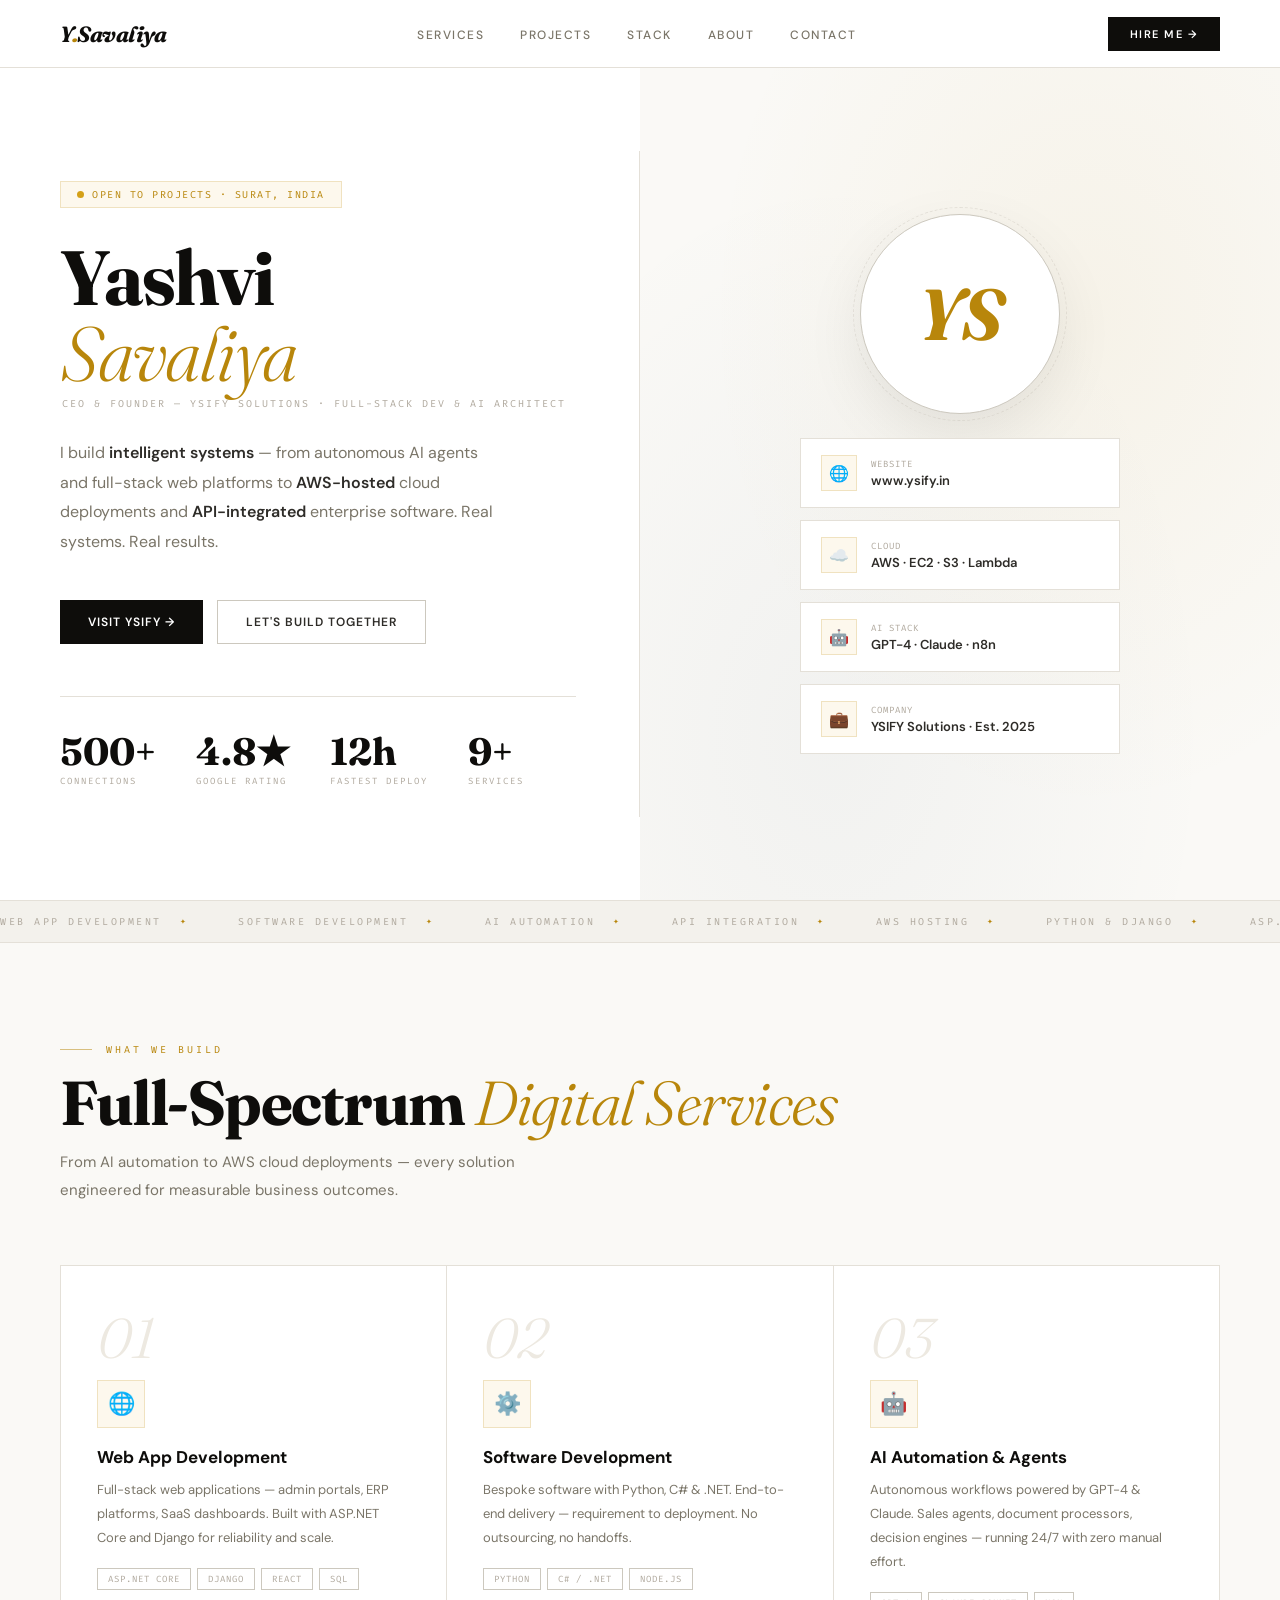
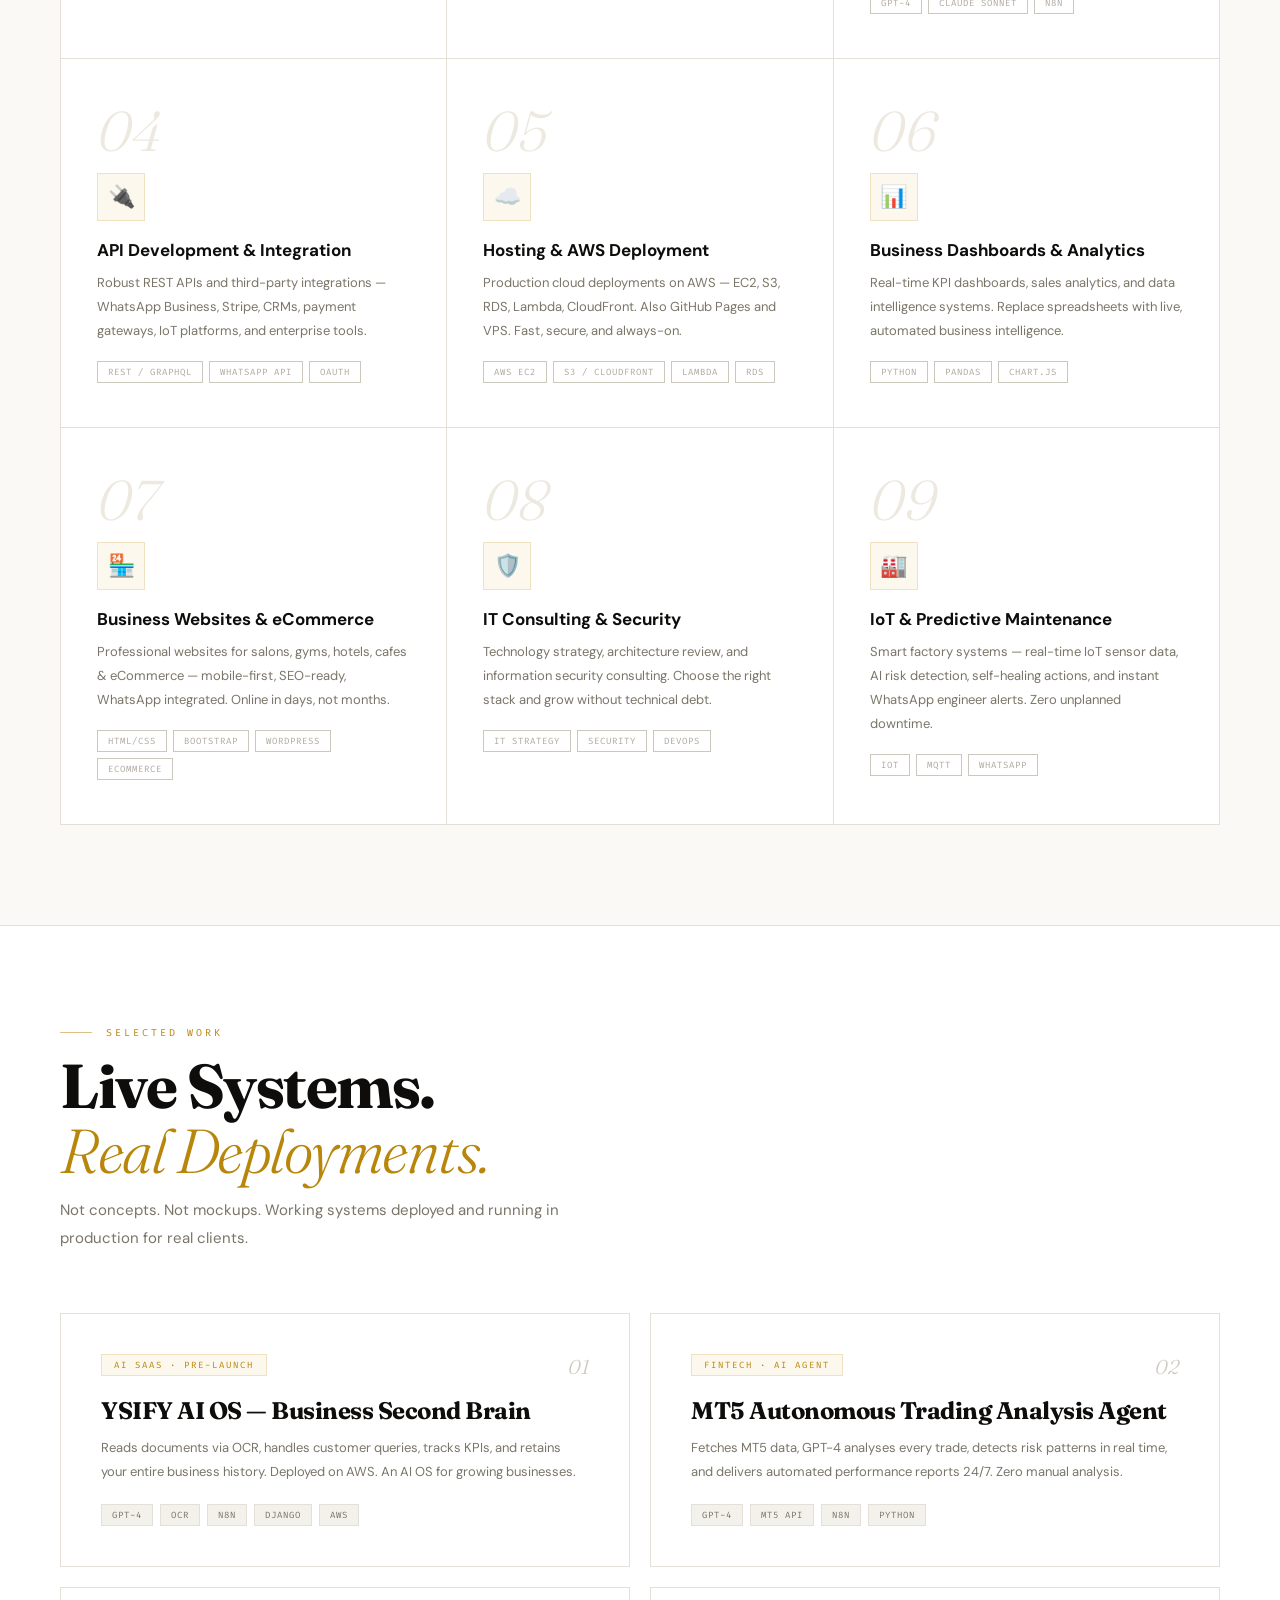
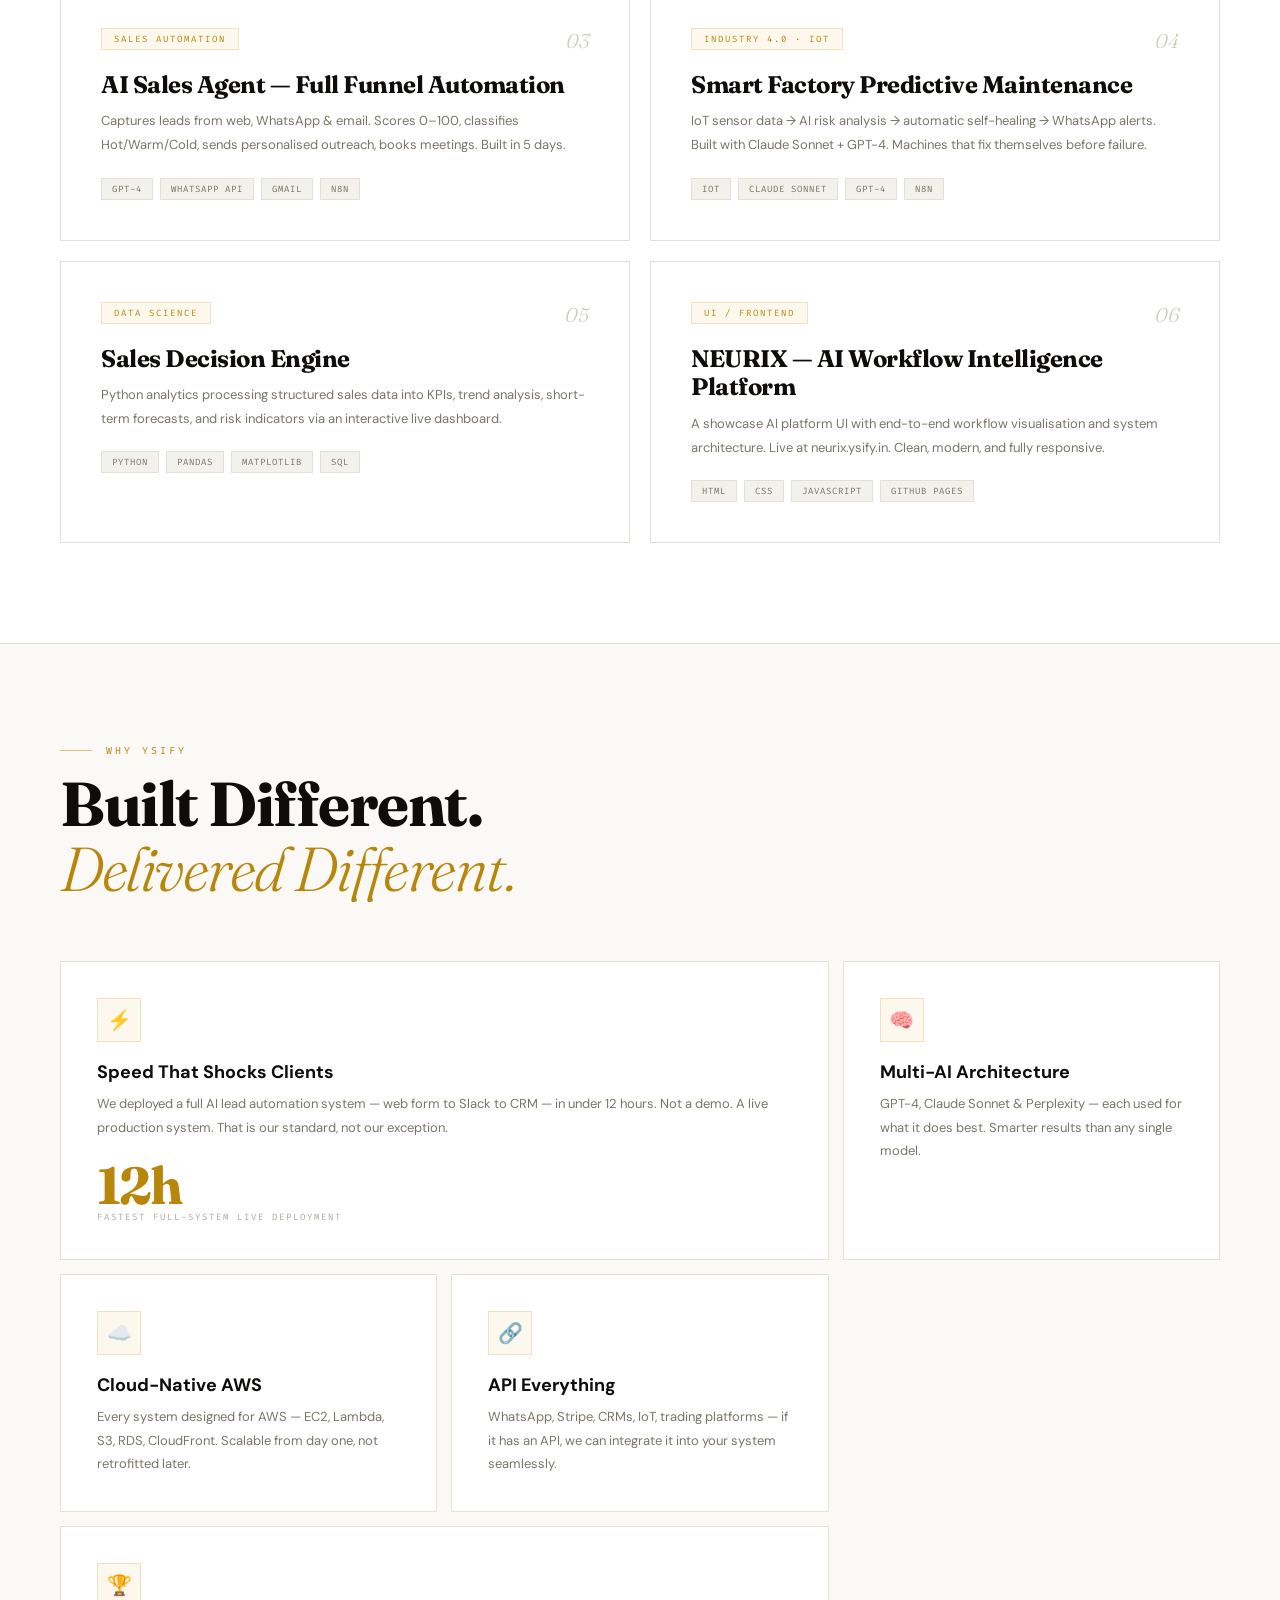
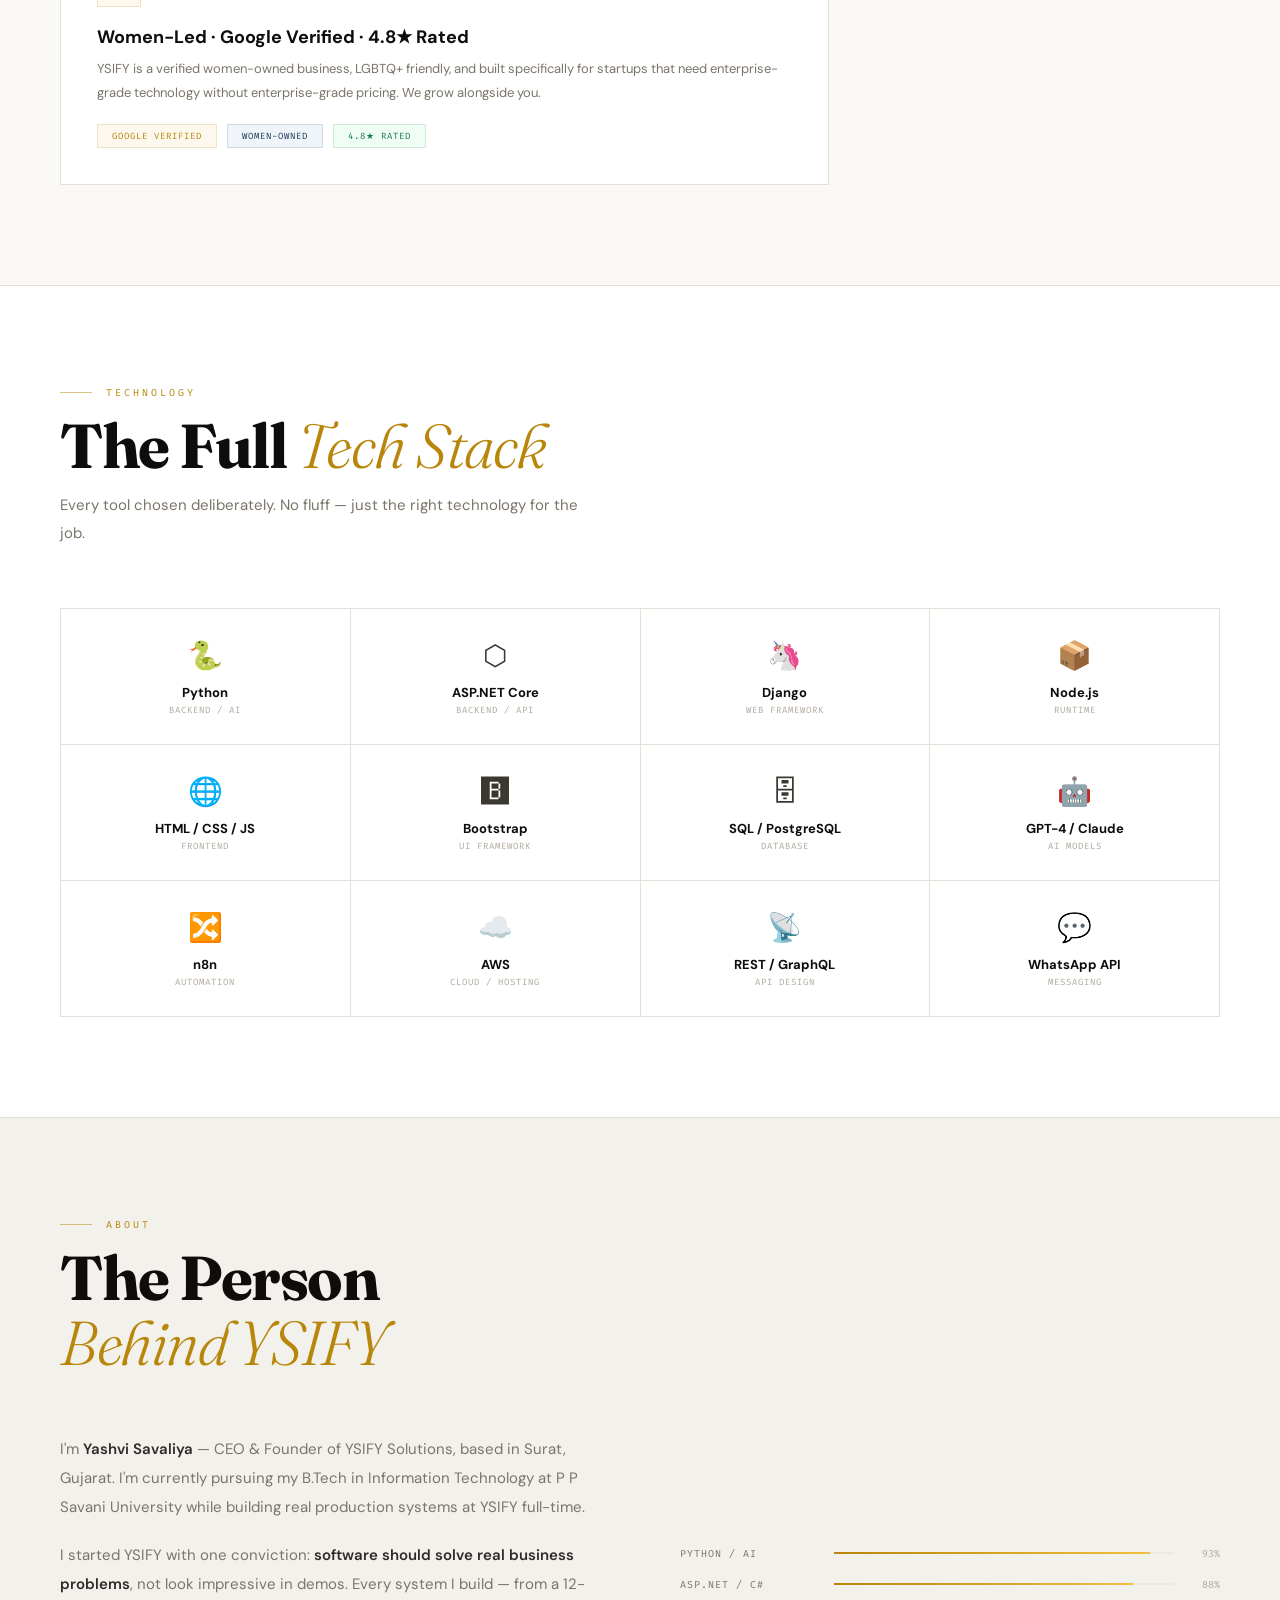
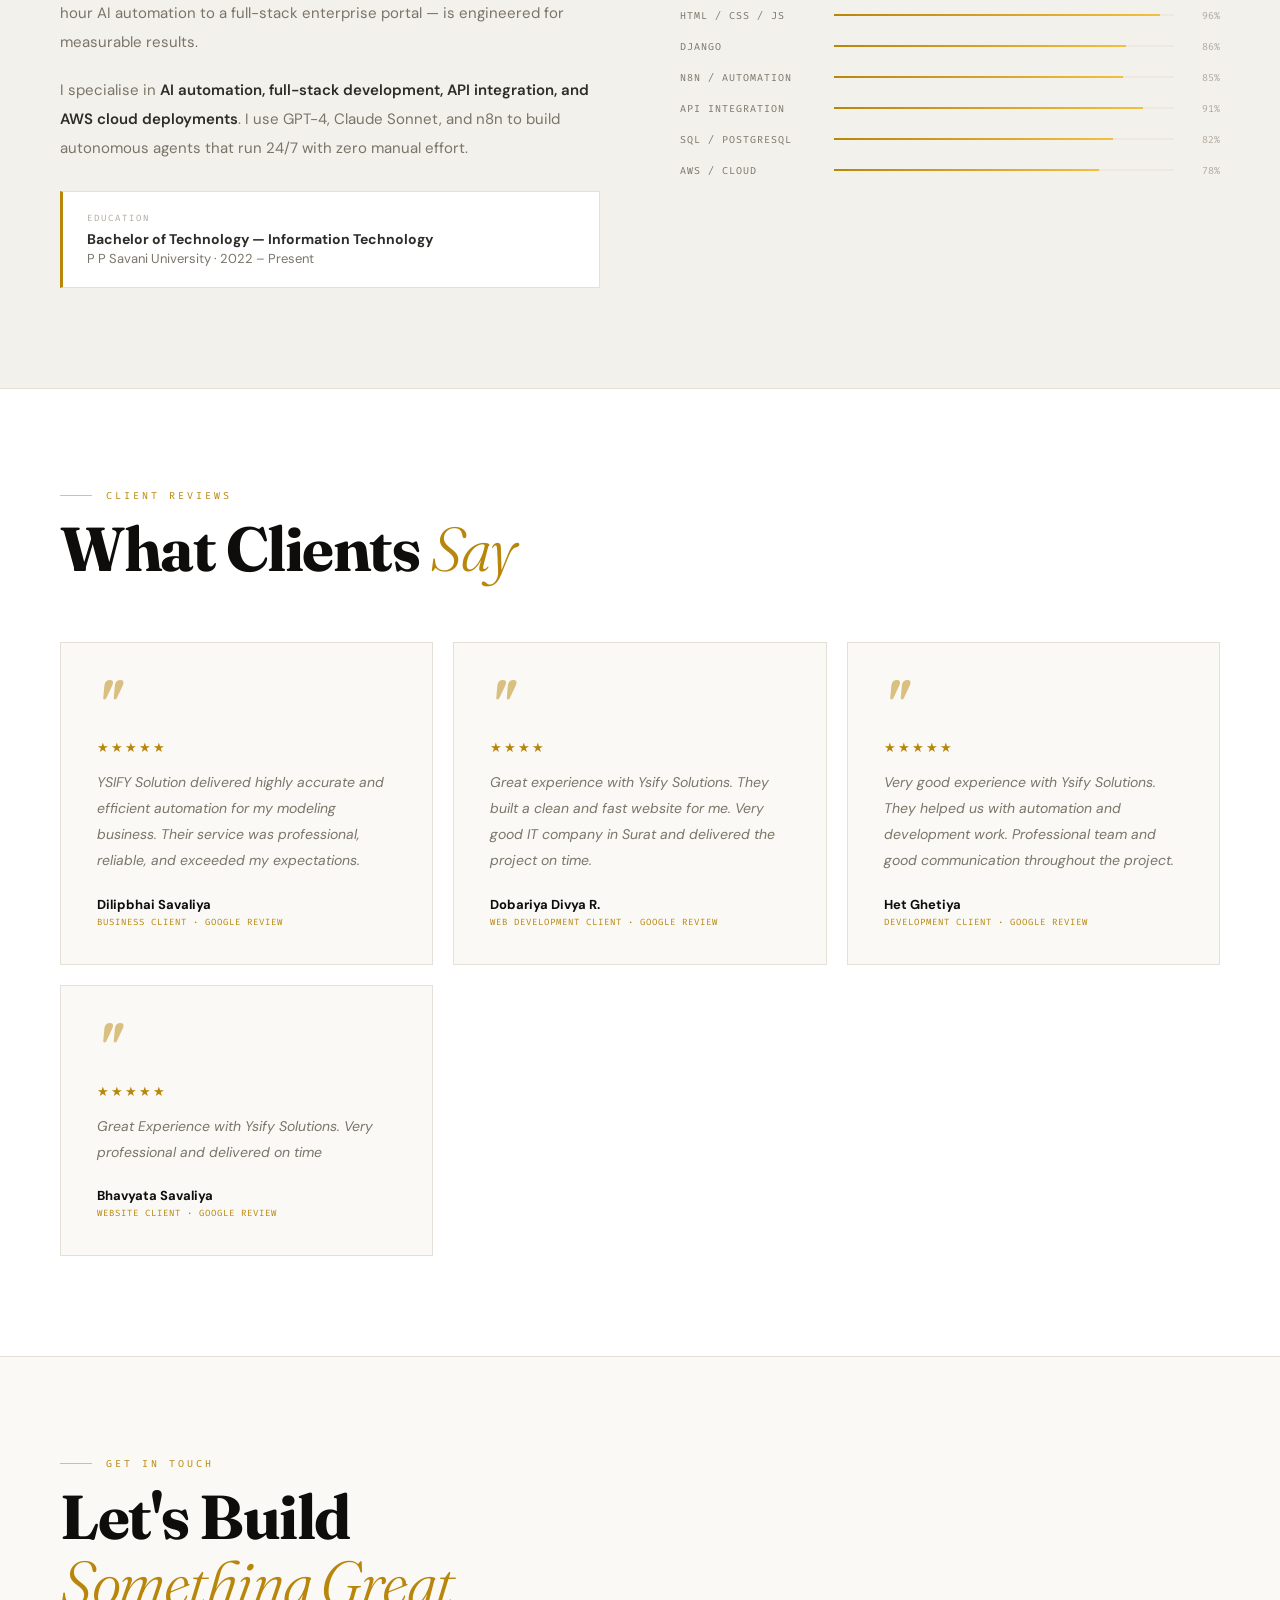
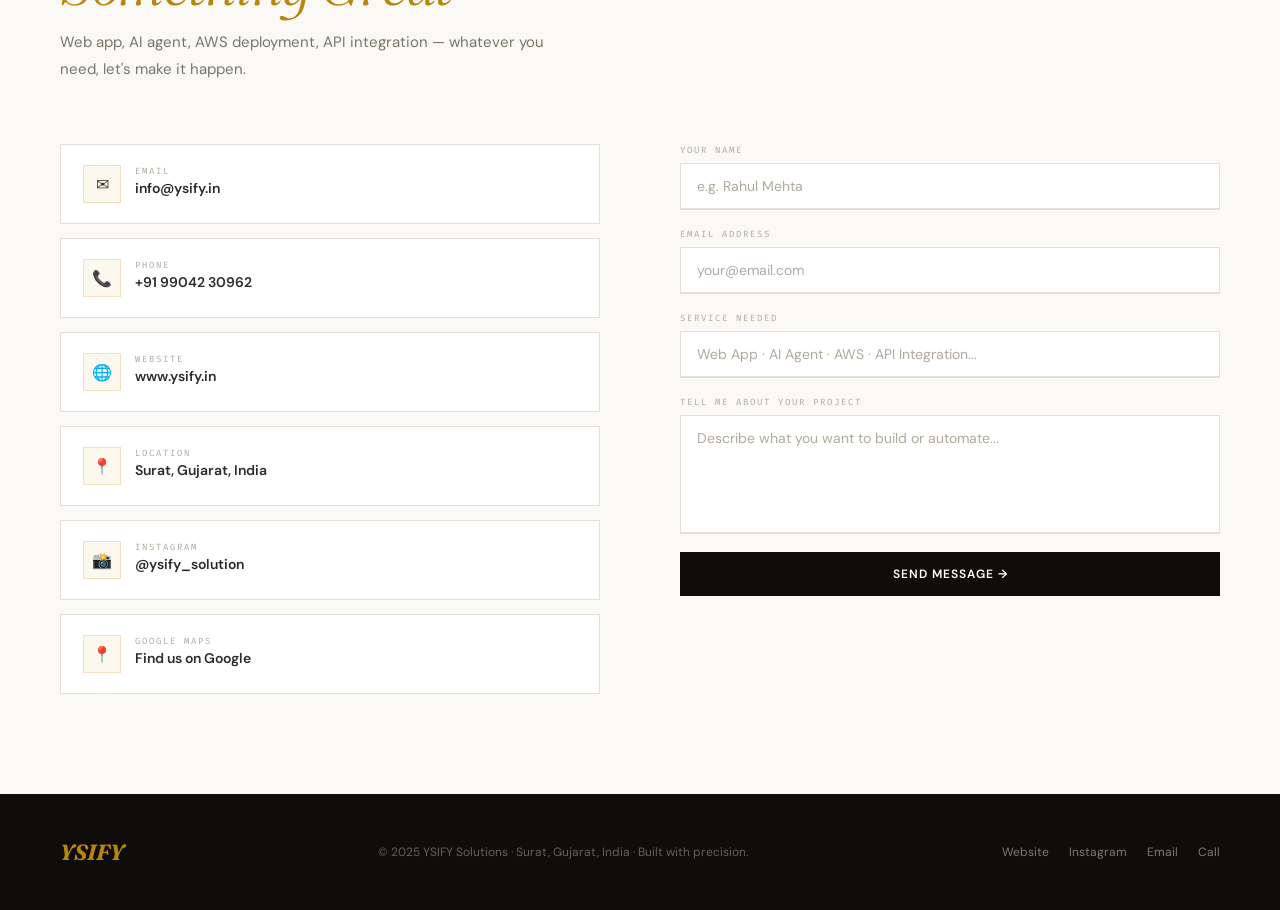
==== commit 0989117a: "design change" ====
--- a/index.html
+++ b/index.html
@@ -1,1998 +1,1003 @@
 <!DOCTYPE html>
 <html lang="en">
-  <head>
-    <meta charset="utf-8" />
-    <meta content="width=device-width, initial-scale=1.0" name="viewport" />
-    <title>Yashvi Savaliya</title>
-    <meta name="description" content="" />
-    <meta name="keywords" content="" />
-
-    <!-- Favicons -->
-    <link href="assets/img/favicon.png" rel="icon" />
-    <link href="assets/img/apple-touch-icon.png" rel="apple-touch-icon" />
-
-    <!-- Fonts -->
-    <link href="https://fonts.googleapis.com" rel="preconnect" />
-    <link href="https://fonts.gstatic.com" rel="preconnect" crossorigin />
-    <link
-      href="https://fonts.googleapis.com/css2?family=Roboto:ital,wght@0,100;0,300;0,400;0,500;0,700;0,900;1,100;1,300;1,400;1,500;1,700;1,900&family=Noto+Sans:ital,wght@0,100;0,200;0,300;0,400;0,500;0,600;0,700;0,800;0,900;1,100;1,200;1,300;1,400;1,500;1,600;1,700;1,800;1,900&family=Questrial:wght@400&display=swap"
-      rel="stylesheet"
-    />
-
-    <!-- Vendor CSS Files -->
-    <link
-      href="assets/vendor/bootstrap/css/bootstrap.min.css"
-      rel="stylesheet"
-    />
-    <link
-      href="assets/vendor/bootstrap-icons/bootstrap-icons.css"
-      rel="stylesheet"
-    />
-    <link href="assets/vendor/aos/aos.css" rel="stylesheet" />
-    <link
-      href="assets/vendor/glightbox/css/glightbox.min.css"
-      rel="stylesheet"
-    />
-    <link href="assets/vendor/swiper/swiper-bundle.min.css" rel="stylesheet" />
-
-    <!-- Main CSS File -->
-    <link href="assets/css/main.css" rel="stylesheet" />
+<head>
+<meta charset="UTF-8">
+<meta name="viewport" content="width=device-width, initial-scale=1.0">
+<title>Yashvi Savaliya — YSIFY Solutions</title>
+<link href="https://fonts.googleapis.com/css2?family=Fraunces:ital,opsz,wght@0,9..144,300;0,9..144,700;1,9..144,300;1,9..144,700&family=DM+Sans:ital,opsz,wght@0,9..40,300;0,9..40,400;0,9..40,500;0,9..40,600;1,9..40,300&family=Fira+Code:wght@300;400&display=swap" rel="stylesheet">
 <style>
-.main-header {
-  position: sticky;
-  top: 0;
-  width: 100%;
-  background: rgba(255, 255, 255, 0.9);
-  backdrop-filter: blur(10px);
-  z-index: 999;
-  border-bottom: 1px solid rgba(0,0,0,0.06);
-}
-
-.header-wrap {
-  max-width: 1200px;
-  margin: auto;
-  padding: 18px 20px;
-  display: flex;
-  align-items: center;
-  justify-content: space-between;
-}
-
-.logo span {
-  font-size: 26px;
-  font-weight: 800;
-  letter-spacing: 2px;
-  color: #000;
-}
-
-.nav {
-  display: flex;
-  align-items: center;
-  gap: 30px;
-}
-
-.nav a {
-  font-size: 15px;
-  font-weight: 500;
-  color: #333;
-  text-decoration: none;
+:root {
+  --white: #ffffff;
+  --cream: #faf9f6;
+  --cream2: #f3f1ec;
+  --cream3: #ede9e1;
+  --ink: #0e0d0b;
+  --ink2: #1c1b18;
+  --ink3: #2e2c28;
+  --text: #3a3830;
+  --muted: #7a7568;
+  --dim: #b0a99e;
+  --border: #e4e0d8;
+  --border2: #ccc8be;
+  --gold: #b8860b;
+  --gold2: #d4a017;
+  --gold3: #f0c040;
+  --gold-bg: #fdf8ed;
+  --gold-light: rgba(184,134,11,0.08);
+  --accent: #1a3a5c;
+  --accent2: #2557a7;
+  --accent-bg: #f0f5fb;
+  --red: #c0392b;
+  --green: #1a7a4a;
+}
+
+*, *::before, *::after { margin:0; padding:0; box-sizing:border-box; }
+html { scroll-behavior:smooth; }
+body {
+  font-family: 'DM Sans', sans-serif;
+  background: var(--white);
+  color: var(--text);
+  overflow-x: hidden;
+}
+
+/* ── NOISE TEXTURE OVERLAY ── */
+body::before {
+  content:'';
+  position: fixed; inset:0; z-index:0; pointer-events:none;
+  opacity:.025;
+  background-image: url("data:image/svg+xml,%3Csvg viewBox='0 0 256 256' xmlns='http://www.w3.org/2000/svg'%3E%3Cfilter id='n'%3E%3CfeTurbulence type='fractalNoise' baseFrequency='0.9' numOctaves='4' stitchTiles='stitch'/%3E%3C/filter%3E%3Crect width='100%25' height='100%25' filter='url(%23n)'/%3E%3C/svg%3E");
+  background-size: 200px 200px;
+}
+
+/* ── NAV ── */
+nav {
+  position: fixed; top:0; left:0; right:0; z-index:100;
+  display:flex; align-items:center; justify-content:space-between;
+  padding: 0 60px;
+  height: 68px;
+  background: rgba(255,255,255,0.9);
+  backdrop-filter: blur(16px);
+  border-bottom: 1px solid var(--border);
+}
+.nav-logo {
+  font-family: 'Fraunces', serif;
+  font-size: 22px; font-weight:700; font-style:italic;
+  color: var(--ink);
+  text-decoration:none;
+  letter-spacing: -0.5px;
+}
+.nav-logo span { color: var(--gold); }
+.nav-links { display:flex; gap:36px; list-style:none; }
+.nav-links a {
+  font-size: 12px; letter-spacing:1.5px; text-transform:uppercase;
+  color: var(--muted); text-decoration:none;
+  font-weight:500;
+  transition: color .2s;
+}
+.nav-links a:hover { color: var(--gold); }
+.nav-cta {
+  display:inline-flex; align-items:center; gap:6px;
+  background: var(--ink);
+  color: var(--white);
+  font-size: 11px; font-weight:600; letter-spacing:1.5px; text-transform:uppercase;
+  padding: 10px 22px;
+  text-decoration:none;
+  transition: background .2s, transform .2s;
+}
+.nav-cta:hover { background: var(--gold); color:var(--ink); transform:translateY(-1px); }
+
+/* ── HERO ── */
+.hero {
+  min-height:100vh;
+  display:grid; grid-template-columns:1fr 1fr;
+  padding-top: 68px;
+  position:relative; z-index:1;
+}
+.hero-left {
+  display:flex; flex-direction:column; justify-content:center;
+  padding: 80px 64px 80px 60px;
+  background: var(--white);
   position: relative;
 }
-
-.nav a::after {
-  content: "";
-  position: absolute;
-  bottom: -6px;
-  left: 0;
-  width: 0%;
-  height: 2px;
-  background: #000;
-  transition: 0.3s;
-}
-
-.nav a:hover::after {
-  width: 100%;
-}
-
-.btn-nav {
-  padding: 10px 18px;
-  background: #000;
-  color: #fff !important;
-  border-radius: 30px;
-  font-weight: 600;
-}
-
-.btn-nav:hover {
-  background: #333;
-}
-
-/* Mobile */
-.menu-toggle {
-  display: none;
-  flex-direction: column;
-  cursor: pointer;
-}
-
-.menu-toggle span {
-  width: 26px;
-  height: 3px;
-  background: #000;
-  margin: 4px 0;
-}
-
-/* Responsive */
-@media (max-width: 768px) {
-  .nav {
-    position: absolute;
-    top: 70px;
-    right: 20px;
-    background: #fff;
-    flex-direction: column;
-    padding: 20px;
-    border-radius: 12px;
-    box-shadow: 0 20px 40px rgba(0,0,0,0.15);
-    display: none;
-  }
-
-  .nav.active {
-    display: flex;
-  }
-
-  .menu-toggle {
-    display: flex;
-  }
-}.hero-white {
-  background: linear-gradient(180deg, #ffffff, #f6f9ff);
-}
-
-.hero-badge {
-  display: inline-block;
-  background: #eef3ff;
-  color: #0d6efd;
-  padding: 8px 18px;
-  border-radius: 50px;
-  font-size: 14px;
-  font-weight: 600;
-  margin-bottom: 20px;
-}
-
-.hero-title {
-  font-size: 50px;
-  font-weight: 800;
-  line-height: 1.2;
-  margin-bottom: 20px;
-  color: #0b1c39;
-}
-
-.hero-title span {
-  color: #0d6efd;
-}
-
+.hero-left::after {
+  content:'';
+  position:absolute; right:0; top:10%; bottom:10%;
+  width:1px; background: var(--border);
+}
+
+.tag-chip {
+  display:inline-flex; align-items:center; gap:8px;
+  font-family:'Fira Code',monospace;
+  font-size:10px; letter-spacing:1.5px; text-transform:uppercase;
+  color: var(--gold);
+  background: var(--gold-bg);
+  border: 1px solid rgba(184,134,11,0.2);
+  padding: 6px 16px;
+  margin-bottom:32px; width:fit-content;
+}
+.tag-chip::before {
+  content:'';width:7px;height:7px;border-radius:50%;
+  background:var(--gold2);
+  animation:pulse2 2s ease-in-out infinite;
+}
+@keyframes pulse2 { 0%,100%{transform:scale(1)} 50%{transform:scale(1.4)} }
+
+.hero-name {
+  font-family:'Fraunces',serif;
+  font-size: clamp(52px, 6vw, 86px);
+  font-weight:700; line-height:1.0;
+  color: var(--ink);
+  letter-spacing:-2px;
+  margin-bottom:4px;
+}
+.hero-name em {
+  font-style:italic; font-weight:300;
+  color: var(--gold);
+}
 .hero-subtitle {
-  font-size: 18px;
-  color: #5f6b85;
-  max-width: 520px;
-  margin-bottom: 35px;
-}
-
-.hero-actions {
-  display: flex;
-  gap: 16px;
-  flex-wrap: wrap;
-}
-
-.hero-actions .btn {
-  padding: 14px 32px;
-  border-radius: 12px;
-  font-weight: 600;
-  transition: all 0.3s ease;
-}
-
-.hero-actions .btn-primary {
-  box-shadow: 0 12px 30px rgba(13,110,253,0.25);
-}
-
-.hero-actions .btn-primary:hover {
-  transform: translateY(-4px);
-  box-shadow: 0 20px 45px rgba(13,110,253,0.35);
-}
-
-.hero-actions .btn-outline-primary:hover {
-  transform: translateY(-4px);
-}
-
-/* IMAGE */
-.hero-image-wrapper {
-  position: relative;
-  display: inline-block;
-}
-
-.hero-image {
-  max-width: 380px;
-  border-radius: 22px;
-  z-index: 2;
-  position: relative;
-  box-shadow: 0 30px 70px rgba(0,0,0,0.15);
-}
-
-.soft-circle {
-  position: absolute;
-  width: 420px;
-  height: 420px;
-  background: radial-gradient(circle, rgba(13,110,253,0.15), transparent 70%);
-  top: 50%;
-  left: 50%;
-  transform: translate(-50%, -50%);
-  z-index: 1;
-}
-
-/* MOBILE */
-@media (max-width: 768px) {
-  .hero-title {
-    font-size: 36px;
-  }
-
-  .hero-image {
-    max-width: 280px;
-    margin-top: 40px;
-  }
-}.about-modern {
-  padding: 100px 0;
-  background: #ffffff;
-}
-
-.section-badge {
-  display: inline-block;
-  background: #eef2ff;
-  color: #6366f1;
-  padding: 6px 16px;
-  border-radius: 20px;
-  font-weight: 600;
-  font-size: 14px;
-  margin-bottom: 12px;
-}
-
-.section-title span {
-  color: #6366f1;
-}
-
-.profile-card {
-  background: #f9fafb;
-  border-radius: 28px;
-  padding: 50px 30px;
-  box-shadow: 0 30px 80px rgba(0,0,0,0.08);
-  position: relative;
-  transition: transform .4s ease;
-}
-
-.profile-card:hover {
-  transform: translateY(-8px);
-}
-
-.profile-status {
-  position: absolute;
-  top: 20px;
-  right: 20px;
-  background: #ecfdf5;
-  color: #10b981;
-  padding: 6px 14px;
-  border-radius: 20px;
-  font-size: 13px;
-  display: flex;
-  align-items: center;
-  gap: 6px;
-}
-
-.profile-status .dot {
-  width: 8px;
-  height: 8px;
-  background: #10b981;
-  border-radius: 50%;
-}
-
-.profile-avatar {
-  width: 110px;
-  height: 110px;
-  margin: 0 auto 20px;
-  background: linear-gradient(135deg,#6366f1,#8b5cf6);
-  border-radius: 50%;
-  display: flex;
-  align-items: center;
-  justify-content: center;
-}
-
-.profile-avatar span {
-  color: #fff;
-  font-size: 36px;
-  font-weight: 700;
-}
-
-.profile-card h4 {
-  font-weight: 700;
-  margin-bottom: 6px;
-}
-
-.profile-card p {
-  color: #6b7280;
-}
-
-.about-pill {
-  background: #eef2ff;
-  color: #6366f1;
-  padding: 6px 14px;
-  border-radius: 20px;
-  font-weight: 600;
-  font-size: 14px;
-}
-
-.about-heading {
-  font-size: 32px;
-  font-weight: 800;
-  margin: 15px 0;
-}
-
-.about-text {
-  font-size: 17px;
-  color: #4b5563;
-  margin-bottom: 16px;
-}
-
-.about-stats {
-  display: grid;
-  grid-template-columns: repeat(2,1fr);
-  gap: 16px;
-  margin: 30px 0;
-}
-
-.stat-card {
-  background: #f9fafb;
-  padding: 18px;
-  border-radius: 16px;
-  box-shadow: 0 10px 30px rgba(0,0,0,0.05);
-}
-
-.stat-card h4 {
-  font-weight: 700;
-}
-
-.stat-card p {
-  color: #6b7280;
-  margin: 0;
-}
-
-.about-actions {
-  display: flex;
-  gap: 16px;
-  flex-wrap: wrap;
-}
-
-.btn-primary {
-  background: #6366f1;
-  color: #fff;
-  padding: 14px 26px;
-  border-radius: 30px;
-  font-weight: 600;
-}
-
+  font-family:'Fira Code',monospace;
+  font-size:10px; letter-spacing:2px; text-transform:uppercase;
+  color: var(--dim);
+  margin-bottom:28px;
+  padding-left: 2px;
+}
+.hero-desc {
+  font-size:16px; line-height:1.85;
+  color: var(--muted);
+  max-width:440px; margin-bottom:44px;
+}
+.hero-desc strong { color:var(--ink3); font-weight:600; }
+
+.hero-btns { display:flex; gap:14px; flex-wrap:wrap; margin-bottom:52px; }
+.btn-dark {
+  display:inline-flex; align-items:center; gap:8px;
+  background:var(--ink);
+  color:var(--white);
+  font-size:12px; font-weight:600; letter-spacing:1px; text-transform:uppercase;
+  padding:14px 28px; text-decoration:none;
+  transition: background .2s, transform .2s;
+}
+.btn-dark:hover { background:var(--gold); color:var(--ink); transform:translateY(-2px); }
 .btn-outline {
-  border: 2px solid #6366f1;
-  color: #6366f1;
-  padding: 12px 24px;
-  border-radius: 30px;
-  font-weight: 600;
-}
-
-.tech-stack-section {
-  padding: 100px 0;
-  background: #ffffff;
-}
-
-.stack-badge {
-  background: #eef3ff;
-  color: #6f4ef6;
-  padding: 6px 16px;
-  border-radius: 30px;
-  font-weight: 600;
-  font-size: 14px;
-}
-
-.stack-title {
-  font-size: 42px;
-  font-weight: 800;
-  margin: 15px 0;
-  color: #0b1c39;
-}
-
-.stack-title span {
-  color: #6f4ef6;
-}
-
-.stack-subtitle {
-  font-size: 17px;
-  color: #6b7280;
-  max-width: 620px;
-  margin: auto;
-}
-
-.tech-card {
-  background: #ffffff;
-  border-radius: 18px;
-  padding: 35px 20px;
-  text-align: center;
-  box-shadow: 0 20px 50px rgba(0,0,0,0.08);
-  transition: all 0.5s ease;
-  cursor: pointer;
-  position: relative;
-  transform-style: preserve-3d;
-}
-
-.tech-card:hover {
-  transform: translateY(-15px) rotateX(12deg) rotateZ(6deg);
-  box-shadow: 0 40px 90px rgba(0,0,0,0.18);
-}
-
-.tech-icon {
-  width: 70px;
-  height: 70px;
-  margin: 0 auto 18px;
-  border-radius: 16px;
-  display: flex;
-  align-items: center;
-  justify-content: center;
-  font-weight: 800;
-  font-size: 22px;
-  color: #fff;
-  transition: all 0.6s ease;
-}
-
-.tech-card:hover .tech-icon {
-  transform: rotate(360deg) scale(1.15);
-}
-
-/* Icon Colors */
-.tech-icon.html { background: #ff6b6b; }
-.tech-icon.css { background: #4dabf7; }
-.tech-icon.js { background: #facc15; color:#000; }
-.tech-icon.react { background: #38bdf8; }
-.tech-icon.dotnet { background: #6f4ef6; }
-.tech-icon.python { background: #22c55e; }
-.tech-icon.sql { background: #0ea5e9; }
-.tech-icon.ai { background: #9333ea; }
-.tech-icon.node { background: #22c55e; }
-.tech-icon.docker { background: #2496ed; }
-.tech-icon.git { background: #111827; }
-
-.tech-card h5 {
-  font-size: 18px;
-  font-weight: 700;
-  margin-bottom: 4px;
-  color: #0b1c39;
-}
-
-.tech-card span {
-  font-size: 14px;
-  color: #6b7280;
-}
-.process-modern {
-  padding: 90px 0;
-  background: #f9fbff;
-}
-/* =========================
-   SERVICES – FIXED UI
-========================= */
-
-.services-modern {
-  padding: 100px 0;
-  background: #ffffff;
-}
-
-.services-modern .section-head {
-  max-width: 700px;
-  margin: 0 auto 60px;
-  text-align: center;
-}
-
-.services-modern .section-head h2 {
-  font-size: 42px;
-  font-weight: 700;
-}
-
-.services-modern .section-head h2 span {
-  color: #6c63ff;
-}
-
-.services-modern .section-head p {
-  color: #666;
-  font-size: 16px;
-}
-
-/* 🔥 GRID FIX */
-.services-grid {
-  display: grid;
-  grid-template-columns: repeat(auto-fit, minmax(280px, 1fr));
-  gap: 32px;
-}
-
-/* 🔥 CARD DESIGN */
-.service-card {
-  background: #ffffff;
-  border-radius: 18px;
-  padding: 36px 32px;
-  box-shadow: 0 20px 45px rgba(0, 0, 0, 0.08);
-  transition: all 0.4s ease;
-  position: relative;
-  overflow: hidden;
-}
-
-/* Hover animation */
-.service-card:hover {
-  transform: translateY(-12px) scale(1.03);
-  box-shadow: 0 30px 70px rgba(0, 0, 0, 0.12);
-}
-
-/* ICON */
-.service-card .icon {
-  width: 56px;
-  height: 56px;
-  border-radius: 14px;
-  display: grid;
-  place-items: center;
-  font-size: 26px;
-  margin-bottom: 22px;
-}
-
-/* COLOR VARIANTS */
-.service-card.blue .icon {
-  background: #eef3ff;
-  color: #3b6cff;
-}
-
-.service-card.purple .icon {
-  background: #f2ecff;
-  color: #6c63ff;
-}
-
-.service-card.orange .icon {
-  background: #fff1e6;
-  color: #ff8a00;
-}
-
-/* TEXT */
-.service-card h3 {
-  font-size: 20px;
-  font-weight: 600;
-  margin-bottom: 12px;
-}
-
-.service-card p {
-  font-size: 14.5px;
-  color: #555;
-  margin-bottom: 18px;
-}
-
-/* LIST */
-.service-card ul {
-  padding-left: 18px;
-  margin: 0;
-}
-
-.service-card ul li {
-  font-size: 14px;
-  margin-bottom: 6px;
-  color: #333;
-}
-/* =========================
-   PORTFOLIO – MODERN
-========================= */
-
-.portfolio-modern {
-  padding: 110px 0;
-  background: #ffffff;
-}
-
-.portfolio-head {
-  max-width: 720px;
-  margin: 0 auto 70px;
-  text-align: center;
-}
-
-.section-badge {
-  display: inline-block;
-  background: #eef2ff;
-  color: #6c63ff;
-  padding: 6px 16px;
-  border-radius: 50px;
-  font-size: 13px;
-  font-weight: 600;
-  margin-bottom: 16px;
-}
-
-.portfolio-head h2 {
-  font-size: 44px;
-  font-weight: 700;
-  margin-bottom: 14px;
-}
-
-.portfolio-head h2 span {
-  color: #6c63ff;
-}
-
-.portfolio-head p {
-  font-size: 16px;
-  color: #666;
-}
-
-/* GRID */
-.portfolio-grid {
-  display: grid;
-  grid-template-columns: repeat(auto-fit, minmax(300px, 1fr));
-  gap: 36px;
-}
-
-/* CARD */
-.portfolio-card {
-  background: #ffffff;
-  border-radius: 22px;
-  overflow: hidden;
-  box-shadow: 0 25px 60px rgba(0, 0, 0, 0.08);
-  transition: all 0.45s ease;
-}
-
-.portfolio-card:hover {
-  transform: translateY(-14px);
-  box-shadow: 0 35px 90px rgba(0, 0, 0, 0.15);
-}
-
-/* IMAGE */
-.portfolio-image {
-  height: 220px;
-  overflow: hidden;
-}
-
-.portfolio-image img {
-  width: 100%;
-  height: 100%;
-  object-fit: cover;
-  transition: transform 0.6s ease;
-}
-
-.portfolio-card:hover img {
-  transform: scale(1.1);
-}
-
-/* CONTENT */
-.portfolio-content {
-  padding: 28px 26px 32px;
-}
-
-.portfolio-content h3 {
-  font-size: 22px;
-  font-weight: 600;
-  margin-bottom: 6px;
-}
-
-.portfolio-content .tech {
-  display: inline-block;
-  font-size: 13px;
-  color: #6c63ff;
-  font-weight: 500;
-  margin-bottom: 12px;
-}
-
-.portfolio-content p {
-  font-size: 14.5px;
-  color: #555;
-  margin-bottom: 18px;
-  line-height: 1.6;
-}
-
-/* BUTTON */
-.portfolio-btn {
-  font-size: 14px;
-  font-weight: 600;
-  color: #000;
-  text-decoration: none;
-  transition: color 0.3s ease;
-}
-
-.portfolio-btn:hover {
-  color: #6c63ff;
-}
-.experience-section {
-  padding: 10px 0;
-  background: #ffffff;
-}
-
-.section-header .badge {
-  display: inline-block;
-  padding: 6px 14px;
-  background: #eef2ff;
-  color: #5b5cff;
-  font-size: 13px;
-  border-radius: 20px;
-  margin-bottom: 10px;
-}
-
-.section-header h2 {
-  font-size: 38px;
-  font-weight: 700;
-  margin-bottom: 10px;
-}
-
-.section-header p {
-  color: #666;
-  max-width: 520px;
-  margin: auto;
-}
-.experience-section {
-  padding: 10px 0;
-  background: #fff;
-}
-
-/* Header */
-.section-header .badge {
-  display: inline-block;
-  padding: 6px 14px;
-  background: #eef2ff;
-  color: #5b5cff;
-  font-size: 13px;
-  border-radius: 20px;
-  margin-bottom: 10px;
-}
-
-.section-header h2 {
-  font-size: 38px;
-  font-weight: 700;
-  margin-bottom: 10px;
-}
-
-.section-header p {
-  color: #666;
-  max-width: 520px;
-  margin: auto;
-}
-
-/* Spacing */
-.experience-row {
-  margin-top: 60px;
-}
-
-.experience-col {
-  margin-bottom: 30px;
-}
-
-/* Card */
-.experience-card {
-  height: 100%;
-  background: #fff;
-  border-radius: 18px;
-  padding: 30px;
-  border-top: 5px solid #5b5cff;
-  box-shadow: 0 12px 40px rgba(0,0,0,0.06);
-  transition: all 0.35s ease;
-}
-
-.experience-card:hover {
-  transform: translateY(-12px);
-  box-shadow: 0 25px 70px rgba(91,92,255,0.18);
-}
-
-/* Content */
-.experience-card .year {
-  font-size: 13px;
-  font-weight: 600;
-  color: #5b5cff;
-  display: block;
-  margin-bottom: 6px;
-}
-
-.experience-card h3 {
-  font-size: 21px;
-  font-weight: 700;
-  margin-bottom: 6px;
-}
-
-.experience-card .tech {
-  font-size: 14px;
-  color: #888;
-  margin-bottom: 12px;
-}
-
-.experience-card .desc {
-  font-size: 15px;
-  line-height: 1.7;
-  color: #444;
-}
-.why-us-light {
-  padding: 100px 0;
-  background: #ffffff;
-}
-
-/* Header */
-.why-us-light .badge {
-  display: inline-block;
-  padding: 6px 14px;
-  background: #eef2ff;
-  color: #5b5cff;
-  border-radius: 20px;
-  font-size: 13px;
-  margin-bottom: 10px;
-}
-
-.why-us-light h2 {
-  font-size: 40px;
-  font-weight: 800;
-  margin-bottom: 12px;
-}
-
-.why-us-light h2 span {
-  color: #5b5cff;
-}
-
-.why-us-light p {
-  max-width: 520px;
-  margin: auto;
-  color: #666;
-}
-
-/* Card */
-.why-card {
-  height: 100%;
-  background: #fff;
-  border-radius: 18px;
-  padding: 30px;
-  box-shadow: 0 12px 35px rgba(0,0,0,0.06);
-  transition: all 0.35s ease;
-  position: relative;
-  overflow: hidden;
-}
-
-.why-card::before {
-  content: "";
-  position: absolute;
-  inset: 0;
-  background: linear-gradient(120deg, #5b5cff, #9a8cff);
-  opacity: 0;
-  transition: 0.35s;
-}
-
-.why-card:hover::before {
-  opacity: 0.08;
-}
-
-.why-card:hover {
-  transform: translateY(-12px);
-  box-shadow: 0 30px 80px rgba(91,92,255,0.25);
-}
-
-/* Icon */
-.why-card .icon {
-  width: 48px;
-  height: 48px;
-  border-radius: 14px;
-  background: #eef2ff;
-  color: #5b5cff;
-  display: flex;
-  align-items: center;
-  justify-content: center;
-  font-size: 22px;
-  margin-bottom: 16px;
-}
-
-/* Text */
-.why-card h4 {
-  font-size: 20px;
-  font-weight: 700;
-  margin-bottom: 6px;
-}
-
-.why-card p {
-  font-size: 15px;
-  color: #555;
-  line-height: 1.6;
-}
-
-/* Button */
-.btn-primary-light {
-  display: inline-block;
-  padding: 14px 36px;
-  background: linear-gradient(135deg, #5b5cff, #9a8cff);
-  color: #fff;
-  border-radius: 30px;
-  font-weight: 600;
-  text-decoration: none;
-  box-shadow: 0 12px 30px rgba(91,92,255,0.4);
-  transition: 0.3s;
-}
-
-.btn-primary-light:hover {
-  transform: translateY(-3px);
-  box-shadow: 0 20px 50px rgba(91,92,255,0.55);
-}
-.faq-section {
-  padding: 100px 0;
-  background: #ffffff;
-}
-
-/* Header */
-.faq-header {
-  margin-bottom: 50px;
-}
-
-.faq-badge {
-  display: inline-block;
-  padding: 6px 14px;
-  background: #f1efff;
-  color: #7b61ff;
-  border-radius: 20px;
-  font-size: 13px;
-  margin-bottom: 10px;
-}
-
-.faq-header h2 {
-  font-size: 42px;
-  font-weight: 800;
-}
-
-.faq-header h2 span {
-  color: #7b61ff;
-}
-
-/* FAQ Box */
-.faq-list {
-  max-width: 900px;
-  margin: auto;
-}
-
-.faq-item {
-  background: #fff;
-  border-radius: 16px;
-  margin-bottom: 18px;
-  box-shadow: 0 10px 30px rgba(0,0,0,0.05);
-  overflow: hidden;
-  transition: 0.35s;
-}
-
-.faq-item.active {
-  background: linear-gradient(135deg, #7b61ff, #9f8cff);
-  color: #fff;
-}
-
-.faq-question {
-  width: 100%;
-  background: none;
-  border: none;
-  padding: 22px 26px;
-  font-size: 16px;
-  font-weight: 600;
-  display: flex;
-  justify-content: space-between;
-  align-items: center;
-  cursor: pointer;
-  color: inherit;
-}
-
-.faq-question .icon {
-  width: 32px;
-  height: 32px;
-  border-radius: 50%;
-  background: rgba(255,255,255,0.2);
-  display: flex;
-  align-items: center;
-  justify-content: center;
-  font-size: 18px;
-}
-
-/* Answer */
-.faq-answer {
-  max-height: 0;
-  overflow: hidden;
-  padding: 0 26px;
-  font-size: 15px;
-  line-height: 1.6;
-  transition: max-height 0.4s ease, padding 0.4s ease;
-  color: inherit;
-}
-
-.faq-item.active .faq-answer {
-  max-height: 300px;
-  padding: 0 26px 24px;
-}
-
-/* CTA */
-.faq-cta {
-  margin-top: 50px;
-}
-
-.faq-cta p {
-  margin-bottom: 14px;
-  color: #666;
-}
-
-.faq-btn {
-  display: inline-block;
-  padding: 14px 36px;
-  background: #0f172a;
-  color: #fff;
-  border-radius: 30px;
-  text-decoration: none;
-  font-weight: 600;
-  transition: 0.3s;
-}
-
-.faq-btn:hover {
-  transform: translateY(-3px);
-  box-shadow: 0 20px 40px rgba(15,23,42,0.4);
-}
-.founder-section {
-  padding: 100px 0;
-  background: #ffffff;
-}
-
-/* Headings */
-.section-badge {
-  display: inline-block;
-  padding: 6px 16px;
-  background: #f2efff;
-  color: #7b61ff;
-  border-radius: 20px;
-  font-size: 13px;
-  margin-bottom: 10px;
-}
-
-.section-title {
-  font-size: 40px;
-  font-weight: 800;
-}
-
-.section-title span {
-  color: #7b61ff;
-}
-
-.section-subtitle {
-  color: #666;
-  max-width: 600px;
-  margin: 10px auto 0;
-}
-
-/* Card */
-.founder-card {
-  max-width: 900px;
-  margin: auto;
-  padding: 50px 40px;
-  border-radius: 26px;
-  background: linear-gradient(145deg, #ffffff, #f7f6ff);
-  box-shadow: 0 40px 80px rgba(0, 0, 0, 0.08);
-  position: relative;
-  text-align: center;
-  transition: 0.4s ease;
-}
-
-.founder-card:hover {
-  transform: translateY(-6px);
-}
-
-/* Avatar */
-.founder-avatar {
-  width: 110px;
-  height: 110px;
-  margin: -90px auto 20px;
-  border-radius: 50%;
-  padding: 6px;
-  background: linear-gradient(135deg, #7b61ff, #a18bff);
-}
-
-.founder-avatar img {
-  width: 100%;
-  height: 100%;
-  border-radius: 50%;
-  object-fit: cover;
-  background: #fff;
-}
-
-/* Quote */
-.founder-quote {
-  font-size: 18px;
-  line-height: 1.7;
-  color: #333;
-  margin-bottom: 25px;
-}
-
-/* Name */
-.founder-name {
-  font-size: 20px;
-  font-weight: 700;
-}
-
-.founder-role {
-  color: #7b61ff;
-  font-size: 14px;
-}
-
-/* Stats */
-.founder-stats {
-  display: flex;
-  justify-content: center;
-  gap: 40px;
-  margin-top: 30px;
-  flex-wrap: wrap;
-}
-
-.stat h5 {
-  font-size: 22px;
-  font-weight: 800;
-  margin-bottom: 4px;
-  color: #111;
-}
-
-.stat span {
-  font-size: 13px;
-  color: #666;
-}
-.contact-modern {
-  padding: 10px 0;
-  background: #ffffff;
-}
-
-.contact-info-card,
-.contact-form-card {
-  background: #ffffff;
-  border-radius: 24px;
-  padding: 40px;
-  box-shadow: 0 30px 60px rgba(0,0,0,0.08);
-  height: 100%;
-}
-
-.contact-info-card h3 {
-  font-weight: 800;
-}
-
-.contact-info-card .role {
-  color: #7b61ff;
-  font-size: 14px;
-  margin-bottom: 15px;
-}
-
-.contact-info-card .desc {
-  color: #555;
-  margin-bottom: 25px;
-}
-
-.info-list .info-item {
-  display: flex;
-  align-items: center;
-  gap: 12px;
-  margin-bottom: 15px;
-  font-size: 15px;
-}
-
-.info-item i {
-  color: #7b61ff;
-  font-size: 18px;
-}
-
-.social-links a {
-  margin-right: 12px;
-  font-size: 18px;
-  color: #555;
-  transition: 0.3s;
-}
-
-.social-links a:hover {
-  color: #7b61ff;
-}
-
-.contact-form-card input,
-.contact-form-card textarea {
-  width: 100%;
-  padding: 14px 16px;
-  border-radius: 12px;
-  border: 1px solid #ddd;
-  font-size: 15px;
-}
-
-.contact-form-card input:focus,
-.contact-form-card textarea:focus {
-  outline: none;
-  border-color: #7b61ff;
-}
-
-.btn-submit {
-  width: 100%;
-  padding: 14px;
-  border-radius: 14px;
-  border: none;
-  background: linear-gradient(135deg, #7b61ff, #9b8cff);
-  color: #fff;
-  font-weight: 600;
-  font-size: 16px;
-  cursor: pointer;
-  transition: 0.3s;
-}
-
-.btn-submit:hover {
-  transform: translateY(-2px);
-}
-
-#formStatus {
-  margin-top: 10px;
-  font-size: 14px;
-}
-
+  display:inline-flex; align-items:center; gap:8px;
+  border:1.5px solid var(--border2);
+  color:var(--ink3);
+  font-size:12px; font-weight:600; letter-spacing:1px; text-transform:uppercase;
+  padding:13px 28px; text-decoration:none;
+  transition: border-color .2s, color .2s, transform .2s;
+}
+.btn-outline:hover { border-color:var(--gold); color:var(--gold); transform:translateY(-2px); }
+
+.hero-stats {
+  display:flex; gap:40px;
+  padding-top:36px; border-top:1px solid var(--border);
+}
+.stat-n {
+  font-family:'Fraunces',serif;
+  font-size:38px; font-weight:700; line-height:1;
+  color: var(--ink);
+}
+.stat-l {
+  font-family:'Fira Code',monospace;
+  font-size:9px; letter-spacing:2px; text-transform:uppercase;
+  color: var(--dim); margin-top:4px;
+}
+
+/* hero right */
+.hero-right {
+  background: var(--cream);
+  display:flex; flex-direction:column;
+  justify-content:center; align-items:center;
+  padding:60px 40px;
+  position:relative; overflow:hidden;
+  gap: 24px;
+}
+.hero-right::before {
+  content:'';
+  position:absolute; inset:0;
+  background: radial-gradient(ellipse at 70% 30%, rgba(184,134,11,.06) 0%, transparent 60%),
+              radial-gradient(ellipse at 30% 80%, rgba(26,58,92,.04) 0%, transparent 60%);
+}
+.profile-ring {
+  width:200px; height:200px; border-radius:50%;
+  border: 1.5px solid var(--border2);
+  display:flex; align-items:center; justify-content:center;
+  position:relative; z-index:1;
+  background: var(--white);
+  box-shadow: 0 20px 60px rgba(0,0,0,0.08);
+}
+.profile-ring::before {
+  content:'';
+  position:absolute; inset:-8px; border-radius:50%;
+  border:1px dashed var(--dim);
+  opacity:.25;
+  animation: rotateDash 20s linear infinite;
+}
+@keyframes rotateDash { to{transform:rotate(360deg)} }
+.profile-initials {
+  font-family:'Fraunces',serif;
+  font-size:72px; font-weight:700; font-style:italic;
+  color:var(--gold);
+  line-height:1;
+}
+
+.info-cards { display:flex; flex-direction:column; gap:12px; width:100%; max-width:320px; position:relative; z-index:1; }
+.info-card {
+  background:var(--white);
+  border:1px solid var(--border);
+  padding:16px 20px;
+  display:flex; align-items:center; gap:14px;
+  transition: border-color .2s, box-shadow .2s, transform .2s;
+}
+.info-card:hover {
+  border-color: var(--gold);
+  box-shadow: 0 4px 20px rgba(184,134,11,.1);
+  transform: translateX(4px);
+}
+.ic-icon {
+  width:36px; height:36px; flex-shrink:0;
+  background: var(--gold-bg);
+  border:1px solid rgba(184,134,11,.2);
+  display:flex; align-items:center; justify-content:center;
+  font-size:16px;
+}
+.ic-label { font-family:'Fira Code',monospace; font-size:9px; letter-spacing:1px; text-transform:uppercase; color:var(--dim); }
+.ic-val { font-size:13px; font-weight:600; color:var(--ink3); margin-top:2px; }
+
+/* ── MARQUEE ── */
+.marquee-wrap {
+  border-top:1px solid var(--border);
+  border-bottom:1px solid var(--border);
+  background:var(--cream2);
+  overflow:hidden; padding:14px 0;
+}
+.marquee-track { display:flex; gap:50px; animation:marq 22s linear infinite; width:max-content; }
+@keyframes marq { to{transform:translateX(-50%)} }
+.m-item {
+  font-family:'Fira Code',monospace;
+  font-size:10px; letter-spacing:2.5px; text-transform:uppercase;
+  color:var(--dim); white-space:nowrap;
+  display:flex; align-items:center; gap:18px;
+}
+.m-item::after { content:'✦'; color:var(--gold); font-size:7px; }
+
+/* ── SECTION ── */
+.section { padding:100px 60px; position:relative; z-index:1; }
+.sec-label {
+  font-family:'Fira Code',monospace;
+  font-size:10px; letter-spacing:3px; text-transform:uppercase;
+  color:var(--gold);
+  display:flex; align-items:center; gap:14px;
+  margin-bottom:14px;
+}
+.sec-label::before { content:''; width:32px; height:1px; background:var(--gold); opacity:.5; }
+.sec-title {
+  font-family:'Fraunces',serif;
+  font-size:clamp(36px,5vw,62px);
+  font-weight:700; line-height:1.05;
+  color:var(--ink); letter-spacing:-1.5px;
+  margin-bottom:14px;
+}
+.sec-title em { font-style:italic; font-weight:300; color:var(--gold); }
+.sec-sub { font-size:15px; line-height:1.85; color:var(--muted); max-width:520px; }
+
+/* ── SERVICES ── */
+.services-bg { background:var(--cream); }
+.svc-grid {
+  display:grid; grid-template-columns:repeat(3,1fr);
+  border:1px solid var(--border);
+  gap:1px; background:var(--border);
+  margin-top:60px;
+}
+.svc-card {
+  background:var(--white);
+  padding:44px 36px;
+  position:relative; overflow:hidden;
+  transition:background .3s;
+  cursor:default;
+}
+.svc-card:hover { background:var(--cream); }
+.svc-card::after {
+  content:'';
+  position:absolute; bottom:0; left:0; right:0; height:2px;
+  background:linear-gradient(90deg, var(--gold), var(--gold3));
+  transform:scaleX(0); transform-origin:left;
+  transition:transform .4s ease;
+}
+.svc-card:hover::after { transform:scaleX(1); }
+.svc-num {
+  font-family:'Fraunces',serif;
+  font-size:56px; font-weight:300; font-style:italic;
+  color:var(--cream3);
+  line-height:1; margin-bottom:14px;
+}
+.svc-icon-wrap {
+  width:48px;height:48px;
+  background:var(--gold-bg);
+  border:1px solid rgba(184,134,11,.2);
+  display:flex; align-items:center; justify-content:center;
+  font-size:22px; margin-bottom:18px;
+}
+.svc-title { font-size:17px; font-weight:700; color:var(--ink); margin-bottom:10px; }
+.svc-desc { font-size:13px; line-height:1.85; color:var(--muted); margin-bottom:18px; }
+.svc-tags { display:flex; flex-wrap:wrap; gap:6px; }
+.s-tag {
+  font-family:'Fira Code',monospace;
+  font-size:9px; letter-spacing:1px; text-transform:uppercase;
+  padding:4px 10px;
+  border:1px solid var(--border2);
+  color:var(--dim);
+}
+
+/* ── PROJECTS ── */
+.proj-grid {
+  display:grid; grid-template-columns:repeat(2,1fr);
+  gap:20px; margin-top:60px;
+}
+.proj-card {
+  border:1px solid var(--border);
+  padding:40px;
+  background:var(--white);
+  position:relative; overflow:hidden;
+  transition:border-color .3s, box-shadow .3s, transform .3s;
+}
+.proj-card:hover {
+  border-color:var(--gold);
+  box-shadow:0 12px 48px rgba(184,134,11,.1);
+  transform:translateY(-4px);
+}
+.proj-card::before {
+  content:'';
+  position:absolute; top:0; left:0; right:0; height:3px;
+  background:linear-gradient(90deg,var(--gold),var(--gold3));
+  transform:scaleX(0); transform-origin:left;
+  transition:transform .4s;
+}
+.proj-card:hover::before { transform:scaleX(1); }
+.proj-top { display:flex; justify-content:space-between; align-items:flex-start; margin-bottom:18px; }
+.proj-tag {
+  font-family:'Fira Code',monospace;
+  font-size:9px; letter-spacing:2px; text-transform:uppercase;
+  color:var(--gold);
+  background:var(--gold-bg);
+  border:1px solid rgba(184,134,11,.2);
+  padding:4px 12px;
+}
+.proj-num {
+  font-family:'Fraunces',serif;
+  font-size:20px; font-weight:300; font-style:italic;
+  color:var(--border2);
+}
+.proj-title {
+  font-family:'Fraunces',serif;
+  font-size:24px; font-weight:700; color:var(--ink);
+  margin-bottom:10px; line-height:1.2; letter-spacing:-.5px;
+}
+.proj-desc { font-size:13px; line-height:1.85; color:var(--muted); margin-bottom:20px; }
+.proj-tech { display:flex; flex-wrap:wrap; gap:7px; }
+.p-tech {
+  font-family:'Fira Code',monospace;
+  font-size:9px; letter-spacing:1px; text-transform:uppercase;
+  padding:4px 10px;
+  background:var(--cream2);
+  border:1px solid var(--border);
+  color:var(--muted);
+}
+
+/* ── BENTO ── */
+.bento-section { background:var(--cream); }
+.bento-grid {
+  display:grid;
+  grid-template-columns:repeat(3,1fr);
+  gap:14px; margin-top:60px;
+}
+.bento {
+  background:var(--white);
+  border:1px solid var(--border);
+  padding:36px;
+  transition:border-color .3s, box-shadow .3s;
+}
+.bento:hover { border-color:var(--border2); box-shadow:0 8px 32px rgba(0,0,0,.05); }
+.bento-wide { grid-column:span 2; }
+.bento-icon {
+  width:44px; height:44px;
+  background:var(--gold-bg);
+  border:1px solid rgba(184,134,11,.2);
+  display:flex; align-items:center; justify-content:center;
+  font-size:20px; margin-bottom:18px;
+}
+.bento-title { font-size:18px; font-weight:700; color:var(--ink); margin-bottom:8px; }
+.bento-desc { font-size:13px; line-height:1.8; color:var(--muted); }
+.bento-big {
+  font-family:'Fraunces',serif;
+  font-size:52px; font-weight:700; color:var(--gold);
+  line-height:1; margin-top:20px; letter-spacing:-2px;
+}
+.bento-big-label {
+  font-family:'Fira Code',monospace;
+  font-size:9px; letter-spacing:2px; text-transform:uppercase;
+  color:var(--dim);
+}
+
+/* ── STACK ── */
+.stack-section { background:var(--white); }
+.stack-grid {
+  display:grid; grid-template-columns:repeat(4,1fr);
+  gap:1px; background:var(--border);
+  border:1px solid var(--border);
+  margin-top:60px;
+}
+.stack-card {
+  background:var(--white);
+  padding:28px 20px;
+  text-align:center;
+  transition:background .25s, transform .25s;
+  cursor:default;
+}
+.stack-card:hover { background:var(--gold-bg); transform:translateY(-2px); }
+.s-emoji { font-size:28px; display:block; margin-bottom:10px; }
+.s-name { font-size:13px; font-weight:700; color:var(--ink); margin-bottom:3px; }
+.s-cat { font-family:'Fira Code',monospace; font-size:9px; letter-spacing:1px; text-transform:uppercase; color:var(--dim); }
+
+/* ── ABOUT ── */
+.about-section { background:var(--cream2); }
+.about-grid { display:grid; grid-template-columns:1fr 1fr; gap:80px; align-items:center; margin-top:60px; }
+.about-text p { font-size:15px; line-height:1.95; color:var(--muted); margin-bottom:18px; }
+.about-text strong { color:var(--ink3); font-weight:600; }
+.edu-box {
+  background:var(--white);
+  border:1px solid var(--border);
+  border-left:3px solid var(--gold);
+  padding:20px 24px;
+  margin-top:28px;
+}
+.edu-label { font-family:'Fira Code',monospace; font-size:9px; letter-spacing:2px; text-transform:uppercase; color:var(--dim); margin-bottom:6px; }
+.edu-title { font-size:14px; font-weight:700; color:var(--ink3); }
+.edu-sub { font-size:13px; color:var(--muted); margin-top:2px; }
+
+.skills-wrap { display:flex; flex-direction:column; gap:18px; }
+.sk-row { display:flex; align-items:center; gap:14px; }
+.sk-name { font-family:'Fira Code',monospace; font-size:10px; letter-spacing:1px; text-transform:uppercase; color:var(--muted); width:140px; flex-shrink:0; }
+.sk-track { flex:1; height:2px; background:var(--cream3); position:relative; overflow:visible; }
+.sk-bar {
+  position:absolute; left:0; top:0; bottom:0;
+  background:linear-gradient(90deg,var(--gold),var(--gold3));
+  transition:width 1.6s cubic-bezier(.4,0,.2,1); width:0;
+}
+.sk-pct { font-family:'Fira Code',monospace; font-size:10px; color:var(--dim); width:32px; text-align:right; }
+
+/* ── TESTIMONIALS ── */
+.testi-section { background:var(--white); }
+.testi-grid { display:grid; grid-template-columns:repeat(3,1fr); gap:20px; margin-top:60px; }
+.testi-card {
+  border:1px solid var(--border);
+  padding:36px;
+  background:var(--cream);
+  position:relative;
+  transition:border-color .3s, box-shadow .3s;
+}
+.testi-card:hover { border-color:var(--gold); box-shadow:0 8px 32px rgba(184,134,11,.08); }
+.testi-quote {
+  font-family:'Fraunces',serif;
+  font-size:52px; font-weight:700; font-style:italic;
+  color:var(--gold); line-height:.9; margin-bottom:14px;
+  opacity:.5;
+}
+.stars { color:var(--gold); font-size:13px; margin-bottom:14px; letter-spacing:2px; }
+.testi-text { font-size:14px; line-height:1.85; color:var(--muted); font-style:italic; margin-bottom:22px; }
+.testi-author { font-size:13px; font-weight:700; color:var(--ink); }
+.testi-role { font-family:'Fira Code',monospace; font-size:9px; letter-spacing:1px; text-transform:uppercase; color:var(--gold); margin-top:3px; }
+
+/* ── CONTACT ── */
+.contact-section { background:var(--cream); }
+.contact-grid { display:grid; grid-template-columns:1fr 1fr; gap:80px; margin-top:60px; }
+
+.contact-left { display:flex; flex-direction:column; gap:14px; }
+.ci-card {
+  display:flex; align-items:flex-start; gap:14px;
+  background:var(--white);
+  border:1px solid var(--border);
+  padding:20px 22px;
+  transition:border-color .2s, transform .2s;
+}
+.ci-card:hover { border-color:var(--gold); transform:translateX(4px); }
+.ci-icon {
+  width:38px; height:38px; flex-shrink:0;
+  background:var(--gold-bg);
+  border:1px solid rgba(184,134,11,.2);
+  display:flex; align-items:center; justify-content:center; font-size:16px;
+}
+.ci-label { font-family:'Fira Code',monospace; font-size:9px; letter-spacing:2px; text-transform:uppercase; color:var(--dim); }
+.ci-val { font-size:14px; font-weight:600; color:var(--ink3); margin-top:2px; }
+.ci-val a { color:inherit; text-decoration:none; transition:color .2s; }
+.ci-val a:hover { color:var(--gold); }
+
+.contact-form { display:flex; flex-direction:column; gap:18px; }
+.cf-field { display:flex; flex-direction:column; gap:7px; }
+.cf-label {
+  font-family:'Fira Code',monospace;
+  font-size:9px; letter-spacing:2px; text-transform:uppercase;
+  color:var(--dim);
+}
+.cf-input, .cf-textarea {
+  background:var(--white);
+  border:1px solid var(--border);
+  border-bottom:2px solid var(--border);
+  padding:13px 16px;
+  font-family:'DM Sans',sans-serif;
+  font-size:14px; color:var(--ink3);
+  outline:none; transition:border-color .25s;
+  resize:none;
+}
+.cf-input::placeholder, .cf-textarea::placeholder { color:var(--dim); }
+.cf-input:focus, .cf-textarea:focus { border-color:var(--gold); border-bottom-color:var(--gold); }
+
+/* ── FOOTER ── */
+footer {
+  background:var(--ink);
+  padding:44px 60px;
+  display:flex; align-items:center; justify-content:space-between;
+}
+.foot-logo {
+  font-family:'Fraunces',serif;
+  font-size:22px; font-weight:700; font-style:italic;
+  color:var(--gold);
+}
+.foot-copy { font-size:12px; color:rgba(255,255,255,.35); }
+.foot-links { display:flex; gap:20px; }
+.foot-links a { font-size:12px; color:rgba(255,255,255,.45); text-decoration:none; transition:color .2s; }
+.foot-links a:hover { color:var(--gold); }
+
+/* ── DIVIDER ── */
+hr { border:none; border-top:1px solid var(--border); margin:0; }
+
+/* ── REVEAL ── */
+.reveal { opacity:0; transform:translateY(28px); transition:opacity .75s ease, transform .75s ease; }
+.reveal.in { opacity:1; transform:translateY(0); }
+
+/* ── RESPONSIVE ── */
+@media(max-width:960px){
+  nav { padding:0 20px; }
+  .nav-links { display:none; }
+  .hero { grid-template-columns:1fr; }
+  .hero-right { display:none; }
+  .hero-left { padding:100px 20px 60px; }
+  .hero-left::after { display:none; }
+  .section { padding:70px 20px; }
+  .svc-grid, .proj-grid, .bento-grid, .stack-grid, .about-grid, .testi-grid, .contact-grid { grid-template-columns:1fr; }
+  .bento-wide { grid-column:span 1; }
+  footer { flex-direction:column; gap:16px; text-align:center; }
+}
 </style>
-  </head>
-
-  <body class="index-page">
-   <header id="header" class="main-header">
-  <div class="container header-wrap">
-
-    <!-- Logo -->
-    <a href="#hero" class="logo">
-      <span>YSIFY</span>
-    </a>
-
-    <!-- Navigation -->
-    <nav class="nav">
-      <a href="#about">About</a>
-      <a href="#skills">Skills</a>
-      <a href="#portfolio">Projects</a>
-      <a href="#services">Services</a>
-      <a href="#contact" class="btn-nav">Contact</a>
-    </nav>
-
-    <!-- Mobile Toggle -->
-    <div class="menu-toggle" id="menuToggle">
-      <span></span>
-      <span></span>
-      <span></span>
-    </div>
-
+</head>
+<body>
+
+<!-- NAV -->
+<nav>
+  <a href="#" class="nav-logo">Y<span>.</span>Savaliya</a>
+  <ul class="nav-links">
+    <li><a href="#services">Services</a></li>
+    <li><a href="#projects">Projects</a></li>
+    <li><a href="#stack">Stack</a></li>
+    <li><a href="#about">About</a></li>
+    <li><a href="#contact">Contact</a></li>
+  </ul>
+  <a href="mailto:info@ysify.in" class="nav-cta">Hire Me →</a>
+</nav>
+
+<!-- HERO -->
+<section class="hero">
+  <div class="hero-left">
+    <div class="tag-chip">Open to Projects · Surat, India</div>
+    <h1 class="hero-name">
+      Yashvi<br>
+      <em>Savaliya</em>
+    </h1>
+    <p class="hero-subtitle">CEO & Founder — YSIFY Solutions · Full-Stack Dev & AI Architect</p>
+    <p class="hero-desc">
+      I build <strong>intelligent systems</strong> — from autonomous AI agents and full-stack web platforms to <strong>AWS-hosted</strong> cloud deployments and <strong>API-integrated</strong> enterprise software. Real systems. Real results.
+    </p>
+    <div class="hero-btns">
+      <a href="https://www.ysify.in" target="_blank" class="btn-dark">Visit YSIFY →</a>
+      <a href="#contact" class="btn-outline">Let's Build Together</a>
+    </div>
+    <div class="hero-stats">
+      <div><div class="stat-n">500+</div><div class="stat-l">Connections</div></div>
+      <div><div class="stat-n">4.8★</div><div class="stat-l">Google Rating</div></div>
+      <div><div class="stat-n">12h</div><div class="stat-l">Fastest Deploy</div></div>
+      <div><div class="stat-n">9+</div><div class="stat-l">Services</div></div>
+    </div>
   </div>
-</header>
-
-<script>
-  const toggle = document.getElementById("menuToggle");
-  const nav = document.querySelector(".nav");
-
-  toggle.addEventListener("click", () => {
-    nav.classList.toggle("active");
-  });
-</script>
-    <main class="main">
-      <!-- Hero Section -->
-    <!-- HERO SECTION START -->
-<section id="hero" class="hero-white">
-  <div class="container">
-    <div class="row align-items-center ">
-
-      <!-- LEFT CONTENT -->
-      <div class="col-lg-6">
-        <span class="hero-badge">
-          Founder • Full-Stack Software Engineer
-        </span>
-
-        <h1 class="hero-title">
-          I Build <span>Scalable Web & AI Solutions</span><br>
-          for Real Businesses
-        </h1>
-
-        <p class="hero-subtitle">
-          Founder-led development specializing in .NET, Python,
-          APIs, AI automation, and production-ready systems.
-        </p>
-
-        <!-- CTA -->
-        <div class="hero-actions">
-          <a href="assets/yashviresume.pdf"
-             target="_blank"
-             download
-             class="btn btn-primary btn-lg">
-            Download Resume
-          </a>
-
-          <a href="https://github.com/yashvi36"
-             target="_blank"
-             class="btn btn-outline-primary btn-lg">
-            GitHub Profile
-          </a>
-        </div>
-      </div>
-
-      <!-- RIGHT IMAGE -->
-      <div class="col-lg-6 text-center">
-        <div class="hero-image-wrapper">
-          <img src="yashvi.jpg" alt="Yashvi Savaliya" class="hero-image">
-          <span class="soft-circle"></span>
-        </div>
-      </div>
-
+
+  <div class="hero-right">
+    <div class="profile-ring">
+      <span class="profile-initials">YS</span>
+    </div>
+    <div class="info-cards">
+      <div class="info-card">
+        <div class="ic-icon">🌐</div>
+        <div><div class="ic-label">Website</div><div class="ic-val">www.ysify.in</div></div>
+      </div>
+      <div class="info-card">
+        <div class="ic-icon">☁️</div>
+        <div><div class="ic-label">Cloud</div><div class="ic-val">AWS · EC2 · S3 · Lambda</div></div>
+      </div>
+      <div class="info-card">
+        <div class="ic-icon">🤖</div>
+        <div><div class="ic-label">AI Stack</div><div class="ic-val">GPT-4 · Claude · n8n</div></div>
+      </div>
+      <div class="info-card">
+        <div class="ic-icon">💼</div>
+        <div><div class="ic-label">Company</div><div class="ic-val">YSIFY Solutions · Est. 2025</div></div>
+      </div>
     </div>
   </div>
 </section>
-<!-- HERO SECTION END -->
-
-<!-- HERO SECTION END -->
-
-      <!-- /Hero Section -->
-
-
-  <!-- ABOUT SECTION START -->
-<section id="about" class="about-modern">
-  <div class="container">
-
-    <!-- Heading -->
-    <div class="text-center mb-5">
-      <span class="section-badge">ABOUT ME</span>
-      <h2 class="section-title">
-        Building Digital <span>Excellence</span>
-      </h2>
-    </div>
-
-    <div class="row align-items-center g-5">
-
-      <!-- PROFILE CARD -->
-      <div class="col-lg-5 text-center">
-        <div class="profile-card ">
-
-          <div class="profile-status">
-            <span class="dot"></span> Available
-          </div>
-
-          <div class="profile-avatar">
-            <span>YSIFY</span>
-          </div>
-
-          <h4>Yashvi Savaliya</h4>
-          <p>Founder & Developer</p>
-
-        </div>
-      </div>
-
-      <!-- CONTENT -->
-      <div class="col-lg-7">
-       
-
-        <h3 class="about-heading">
-          Founder of YSIFY Solutions
-        </h3>
-
-        <p class="about-text">
-          I am Yashvi Savaliya, founder of YSIFY Solutions — a technology
-          consultancy focused on web development, AI automation, and
-          custom software applications.
-        </p>
-
-        <p class="about-text">
-          I specialize in building modern digital systems that solve real
-          business problems including lead automation, workflow optimization,
-          secure authentication, and scalable platforms.
-        </p>
-
-        <!-- STATS -->
-        <div class="about-stats">
-          <div class="stat-card">
-            <h4>Founder</h4>
-            <p>YSIFY Solutions</p>
-          </div>
-
-          <div class="stat-card">
-            <h4>2+ Years</h4>
-            <p>Experience</p>
-          </div>
-
-          <div class="stat-card">
-            <h4>15+ Projects</h4>
-            <p>Web & Automation</p>
-          </div>
-
-          <div class="stat-card">
-            <h4>Global</h4>
-            <p>Clients</p>
-          </div>
-        </div>
-
-        <!-- BUTTONS -->
-        <div class="about-actions">
-          <a href="assets/yashviresume.pdf" target="_blank" class="btn-primary">
-            Download Resume
-          </a>
-          <a href="https://github.com/yashvi36" target="_blank" class="btn-outline">
-            GitHub Profile
-          </a>
-        </div>
-      </div>
-
-    </div>
+
+<!-- MARQUEE -->
+<div class="marquee-wrap">
+  <div class="marquee-track" id="mtrack"></div>
+</div>
+
+<!-- SERVICES -->
+<section id="services" class="section services-bg">
+  <div class="sec-label">What We Build</div>
+  <h2 class="sec-title">Full-Spectrum <em>Digital Services</em></h2>
+  <p class="sec-sub">From AI automation to AWS cloud deployments — every solution engineered for measurable business outcomes.</p>
+  <div class="svc-grid reveal">
+
+    <div class="svc-card">
+      <div class="svc-num">01</div>
+      <div class="svc-icon-wrap">🌐</div>
+      <div class="svc-title">Web App Development</div>
+      <div class="svc-desc">Full-stack web applications — admin portals, ERP platforms, SaaS dashboards. Built with ASP.NET Core and Django for reliability and scale.</div>
+      <div class="svc-tags"><span class="s-tag">ASP.NET Core</span><span class="s-tag">Django</span><span class="s-tag">React</span><span class="s-tag">SQL</span></div>
+    </div>
+
+    <div class="svc-card">
+      <div class="svc-num">02</div>
+      <div class="svc-icon-wrap">⚙️</div>
+      <div class="svc-title">Software Development</div>
+      <div class="svc-desc">Bespoke software with Python, C# & .NET. End-to-end delivery — requirement to deployment. No outsourcing, no handoffs.</div>
+      <div class="svc-tags"><span class="s-tag">Python</span><span class="s-tag">C# / .NET</span><span class="s-tag">Node.js</span></div>
+    </div>
+
+    <div class="svc-card">
+      <div class="svc-num">03</div>
+      <div class="svc-icon-wrap">🤖</div>
+      <div class="svc-title">AI Automation & Agents</div>
+      <div class="svc-desc">Autonomous workflows powered by GPT-4 & Claude. Sales agents, document processors, decision engines — running 24/7 with zero manual effort.</div>
+      <div class="svc-tags"><span class="s-tag">GPT-4</span><span class="s-tag">Claude Sonnet</span><span class="s-tag">n8n</span></div>
+    </div>
+
+    <div class="svc-card">
+      <div class="svc-num">04</div>
+      <div class="svc-icon-wrap">🔌</div>
+      <div class="svc-title">API Development & Integration</div>
+      <div class="svc-desc">Robust REST APIs and third-party integrations — WhatsApp Business, Stripe, CRMs, payment gateways, IoT platforms, and enterprise tools.</div>
+      <div class="svc-tags"><span class="s-tag">REST / GraphQL</span><span class="s-tag">WhatsApp API</span><span class="s-tag">OAuth</span></div>
+    </div>
+
+    <div class="svc-card">
+      <div class="svc-num">05</div>
+      <div class="svc-icon-wrap">☁️</div>
+      <div class="svc-title">Hosting & AWS Deployment</div>
+      <div class="svc-desc">Production cloud deployments on AWS — EC2, S3, RDS, Lambda, CloudFront. Also GitHub Pages and VPS. Fast, secure, and always-on.</div>
+      <div class="svc-tags"><span class="s-tag">AWS EC2</span><span class="s-tag">S3 / CloudFront</span><span class="s-tag">Lambda</span><span class="s-tag">RDS</span></div>
+    </div>
+
+    <div class="svc-card">
+      <div class="svc-num">06</div>
+      <div class="svc-icon-wrap">📊</div>
+      <div class="svc-title">Business Dashboards & Analytics</div>
+      <div class="svc-desc">Real-time KPI dashboards, sales analytics, and data intelligence systems. Replace spreadsheets with live, automated business intelligence.</div>
+      <div class="svc-tags"><span class="s-tag">Python</span><span class="s-tag">Pandas</span><span class="s-tag">Chart.js</span></div>
+    </div>
+
+    <div class="svc-card">
+      <div class="svc-num">07</div>
+      <div class="svc-icon-wrap">🏪</div>
+      <div class="svc-title">Business Websites & eCommerce</div>
+      <div class="svc-desc">Professional websites for salons, gyms, hotels, cafes & eCommerce — mobile-first, SEO-ready, WhatsApp integrated. Online in days, not months.</div>
+      <div class="svc-tags"><span class="s-tag">HTML/CSS</span><span class="s-tag">Bootstrap</span><span class="s-tag">WordPress</span><span class="s-tag">eCommerce</span></div>
+    </div>
+
+    <div class="svc-card">
+      <div class="svc-num">08</div>
+      <div class="svc-icon-wrap">🛡️</div>
+      <div class="svc-title">IT Consulting & Security</div>
+      <div class="svc-desc">Technology strategy, architecture review, and information security consulting. Choose the right stack and grow without technical debt.</div>
+      <div class="svc-tags"><span class="s-tag">IT Strategy</span><span class="s-tag">Security</span><span class="s-tag">DevOps</span></div>
+    </div>
+
+    <div class="svc-card">
+      <div class="svc-num">09</div>
+      <div class="svc-icon-wrap">🏭</div>
+      <div class="svc-title">IoT & Predictive Maintenance</div>
+      <div class="svc-desc">Smart factory systems — real-time IoT sensor data, AI risk detection, self-healing actions, and instant WhatsApp engineer alerts. Zero unplanned downtime.</div>
+      <div class="svc-tags"><span class="s-tag">IoT</span><span class="s-tag">MQTT</span><span class="s-tag">WhatsApp</span></div>
+    </div>
+
   </div>
 </section>
-<!-- ABOUT SECTION END -->
-
-
-      <!-- /About Section -->
-<!-- Tech Stack Section -->
-<section id="skills" class="tech-stack-section">
-  <div class="container">
-
-    <div class="text-center mb-5">
-      <span class="stack-badge">TECH STACK</span>
-      <h2 class="stack-title">
-        Technologies I <span>Work With</span>
-      </h2>
-      <p class="stack-subtitle">
-        Modern tools & frameworks I use to build scalable,
-        secure and high-performance products.
-      </p>
-    </div>
-
-    <div class="row g-4 justify-content-center">
-
-      <!-- Card -->
-      <div class="col-md-4 col-lg-3">
-        <div class="tech-card">
-          <div class="tech-icon html">H</div>
-          <h5>HTML5</h5>
-          <span>Frontend</span>
-        </div>
-      </div>
-
-      <div class="col-md-4 col-lg-3">
-        <div class="tech-card">
-          <div class="tech-icon css">C</div>
-          <h5>CSS3</h5>
-          <span>Styling</span>
-        </div>
-      </div>
-
-      <div class="col-md-4 col-lg-3">
-        <div class="tech-card">
-          <div class="tech-icon js">JS</div>
-          <h5>JavaScript</h5>
-          <span>Logic</span>
-        </div>
-      </div>
-
-      <div class="col-md-4 col-lg-3">
-        <div class="tech-card">
-          <div class="tech-icon react">R</div>
-          <h5>React.js</h5>
-          <span>Frontend</span>
-        </div>
-      </div>
-
-      <div class="col-md-4 col-lg-3">
-        <div class="tech-card">
-          <div class="tech-icon dotnet">.NET</div>
-          <h5>ASP.NET Core</h5>
-          <span>Backend</span>
-        </div>
-      </div>
-
-      <div class="col-md-4 col-lg-3">
-        <div class="tech-card">
-          <div class="tech-icon python">Py</div>
-          <h5>Python</h5>
-          <span>Backend / AI</span>
-        </div>
-      </div>
-
-      <div class="col-md-4 col-lg-3">
-        <div class="tech-card">
-          <div class="tech-icon sql">DB</div>
-          <h5>SQL / PostgreSQL</h5>
-          <span>Database</span>
-        </div>
-      </div>
-
-      <div class="col-md-4 col-lg-3">
-        <div class="tech-card">
-          <div class="tech-icon ai">AI</div>
-          <h5>AI Automation</h5>
-          <span>n8n / APIs</span>
-        </div>
-      </div>
-<!-- Node.js -->
-<div class="col-md-4 col-lg-3">
-  <div class="tech-card">
-    <div class="tech-icon node">N</div>
-    <h5>Node.js</h5>
-    <span>Backend</span>
-  </div>
-</div>
-
-<!-- Docker -->
-<div class="col-md-4 col-lg-3">
-  <div class="tech-card">
-    <div class="tech-icon docker">D</div>
-    <h5>Docker</h5>
-    <span>DevOps</span>
-  </div>
-</div>
-
-<!-- Git / GitHub -->
-<div class="col-md-4 col-lg-3">
-  <div class="tech-card">
-    <div class="tech-icon git">Git</div>
-    <h5>Git & GitHub</h5>
-    <span>Version Control</span>
-  </div>
-</div>
-
-    </div>
+
+<hr>
+
+<!-- PROJECTS -->
+<section id="projects" class="section" style="background:var(--white);">
+  <div class="sec-label">Selected Work</div>
+  <h2 class="sec-title">Live Systems.<br><em>Real Deployments.</em></h2>
+  <p class="sec-sub">Not concepts. Not mockups. Working systems deployed and running in production for real clients.</p>
+  <div class="proj-grid">
+
+    <div class="proj-card reveal">
+      <div class="proj-top"><span class="proj-tag">AI SaaS · Pre-Launch</span><span class="proj-num">01</span></div>
+      <div class="proj-title">YSIFY AI OS — Business Second Brain</div>
+      <div class="proj-desc">Reads documents via OCR, handles customer queries, tracks KPIs, and retains your entire business history. Deployed on AWS. An AI OS for growing businesses.</div>
+      <div class="proj-tech"><span class="p-tech">GPT-4</span><span class="p-tech">OCR</span><span class="p-tech">n8n</span><span class="p-tech">Django</span><span class="p-tech">AWS</span></div>
+    </div>
+
+    <div class="proj-card reveal">
+      <div class="proj-top"><span class="proj-tag">FinTech · AI Agent</span><span class="proj-num">02</span></div>
+      <div class="proj-title">MT5 Autonomous Trading Analysis Agent</div>
+      <div class="proj-desc">Fetches MT5 data, GPT-4 analyses every trade, detects risk patterns in real time, and delivers automated performance reports 24/7. Zero manual analysis.</div>
+      <div class="proj-tech"><span class="p-tech">GPT-4</span><span class="p-tech">MT5 API</span><span class="p-tech">n8n</span><span class="p-tech">Python</span></div>
+    </div>
+
+    <div class="proj-card reveal">
+      <div class="proj-top"><span class="proj-tag">Sales Automation</span><span class="proj-num">03</span></div>
+      <div class="proj-title">AI Sales Agent — Full Funnel Automation</div>
+      <div class="proj-desc">Captures leads from web, WhatsApp & email. Scores 0–100, classifies Hot/Warm/Cold, sends personalised outreach, books meetings. Built in 5 days.</div>
+      <div class="proj-tech"><span class="p-tech">GPT-4</span><span class="p-tech">WhatsApp API</span><span class="p-tech">Gmail</span><span class="p-tech">n8n</span></div>
+    </div>
+
+    <div class="proj-card reveal">
+      <div class="proj-top"><span class="proj-tag">Industry 4.0 · IoT</span><span class="proj-num">04</span></div>
+      <div class="proj-title">Smart Factory Predictive Maintenance</div>
+      <div class="proj-desc">IoT sensor data → AI risk analysis → automatic self-healing → WhatsApp alerts. Built with Claude Sonnet + GPT-4. Machines that fix themselves before failure.</div>
+      <div class="proj-tech"><span class="p-tech">IoT</span><span class="p-tech">Claude Sonnet</span><span class="p-tech">GPT-4</span><span class="p-tech">n8n</span></div>
+    </div>
+
+    <div class="proj-card reveal">
+      <div class="proj-top"><span class="proj-tag">Data Science</span><span class="proj-num">05</span></div>
+      <div class="proj-title">Sales Decision Engine</div>
+      <div class="proj-desc">Python analytics processing structured sales data into KPIs, trend analysis, short-term forecasts, and risk indicators via an interactive live dashboard.</div>
+      <div class="proj-tech"><span class="p-tech">Python</span><span class="p-tech">Pandas</span><span class="p-tech">Matplotlib</span><span class="p-tech">SQL</span></div>
+    </div>
+
+    <div class="proj-card reveal">
+      <div class="proj-top"><span class="proj-tag">UI / Frontend</span><span class="proj-num">06</span></div>
+      <div class="proj-title">NEURIX — AI Workflow Intelligence Platform</div>
+      <div class="proj-desc">A showcase AI platform UI with end-to-end workflow visualisation and system architecture. Live at neurix.ysify.in. Clean, modern, and fully responsive.</div>
+      <div class="proj-tech"><span class="p-tech">HTML</span><span class="p-tech">CSS</span><span class="p-tech">JavaScript</span><span class="p-tech">GitHub Pages</span></div>
+    </div>
+
   </div>
 </section>
 
-<section class="services-modern">
-  <div class="container">
-    <div class="section-head">
-      <span class="badge">Services</span>
-      <h2>What I <span>Offer</span></h2>
-      <p>Digital solutions crafted for performance, scale & growth.</p>
-    </div>
-
-    <div class="services-grid">
-      <div class="service-card blue">
-        <div class="icon">🌐</div>
-        <h3>Web Development</h3>
-        <p>Modern, responsive & SEO-friendly websites.</p>
-        <ul>
-          <li>Business Websites</li>
-          <li>Admin Panels</li>
-          <li>Landing Pages</li>
-        </ul>
-      </div>
-
-      <div class="service-card purple">
-        <div class="icon">⚙️</div>
-        <h3>AI Automation</h3>
-        <p>Automate workflows using AI & APIs.</p>
-        <ul>
-          <li>Lead Automation</li>
-          <li>Email & CRM</li>
-          <li>n8n Workflows</li>
-        </ul>
-      </div>
-
-      <div class="service-card orange">
-        <div class="icon">🧠</div>
-        <h3>Custom Software</h3>
-        <p>Scalable backend systems & APIs.</p>
-        <ul>
-          <li>ASP.NET Core</li>
-          <li>Python Backend</li>
-          <li>Secure APIs</li>
-        </ul>
-      </div>
-    </div>
+<hr>
+
+<!-- BENTO HIGHLIGHTS -->
+<section class="section bento-section">
+  <div class="sec-label">Why YSIFY</div>
+  <h2 class="sec-title">Built Different.<br><em>Delivered Different.</em></h2>
+  <div class="bento-grid reveal">
+
+    <div class="bento bento-wide">
+      <div class="bento-icon">⚡</div>
+      <div class="bento-title">Speed That Shocks Clients</div>
+      <div class="bento-desc">We deployed a full AI lead automation system — web form to Slack to CRM — in under 12 hours. Not a demo. A live production system. That is our standard, not our exception.</div>
+      <div class="bento-big">12h</div>
+      <div class="bento-big-label">Fastest full-system live deployment</div>
+    </div>
+
+    <div class="bento">
+      <div class="bento-icon">🧠</div>
+      <div class="bento-title">Multi-AI Architecture</div>
+      <div class="bento-desc">GPT-4, Claude Sonnet & Perplexity — each used for what it does best. Smarter results than any single model.</div>
+    </div>
+
+    <div class="bento">
+      <div class="bento-icon">☁️</div>
+      <div class="bento-title">Cloud-Native AWS</div>
+      <div class="bento-desc">Every system designed for AWS — EC2, Lambda, S3, RDS, CloudFront. Scalable from day one, not retrofitted later.</div>
+    </div>
+
+    <div class="bento">
+      <div class="bento-icon">🔗</div>
+      <div class="bento-title">API Everything</div>
+      <div class="bento-desc">WhatsApp, Stripe, CRMs, IoT, trading platforms — if it has an API, we can integrate it into your system seamlessly.</div>
+    </div>
+
+    <div class="bento bento-wide">
+      <div class="bento-icon">🏆</div>
+      <div class="bento-title">Women-Led · Google Verified · 4.8★ Rated</div>
+      <div class="bento-desc">YSIFY is a verified women-owned business, LGBTQ+ friendly, and built specifically for startups that need enterprise-grade technology without enterprise-grade pricing. We grow alongside you.</div>
+      <div style="margin-top:20px;display:flex;gap:10px;flex-wrap:wrap;">
+        <span style="font-family:'Fira Code',monospace;font-size:9px;letter-spacing:1px;text-transform:uppercase;padding:5px 14px;background:var(--gold-bg);border:1px solid rgba(184,134,11,.2);color:var(--gold);">Google Verified</span>
+        <span style="font-family:'Fira Code',monospace;font-size:9px;letter-spacing:1px;text-transform:uppercase;padding:5px 14px;background:var(--accent-bg);border:1px solid rgba(26,58,92,.15);color:var(--accent);">Women-Owned</span>
+        <span style="font-family:'Fira Code',monospace;font-size:9px;letter-spacing:1px;text-transform:uppercase;padding:5px 14px;background:#f0fdf4;border:1px solid rgba(26,122,74,.15);color:var(--green);">4.8★ Rated</span>
+      </div>
+    </div>
+
   </div>
 </section>
 
-<section id="experience" class="experience-section">
-  <div class="container">
-
-    <div class="section-header text-center">
-      <span class="badge">Experience</span>
-      <h2>My Journey</h2>
-      <p>Projects & experience I have built with real-world impact</p>
-    </div>
-
-    <div class="row experience-row">
-
-      <!-- Card 1 -->
-      <div class="col-lg-4 col-md-6 experience-col">
-        <div class="experience-card">
-          <span class="year">2025 – Present</span>
-          <h3>Founder – YSIFY Solutions</h3>
-          <p class="tech">Web • AI Automation • Custom Software</p>
-          <p class="desc">
-            Founded YSIFY Solutions to deliver scalable web platforms,
-            automation systems, and secure backend solutions for startups
-            and global clients.
-          </p>
-        </div>
-      </div>
-
-      <!-- Card 2 -->
-      <div class="col-lg-4 col-md-6 experience-col">
-        <div class="experience-card">
-          <span class="year">2025 – Present</span>
-          <h3>Full-Stack Developer</h3>
-          <p class="tech">ASP.NET Core • Python • APIs</p>
-          <p class="desc">
-            Built production-ready applications including authentication,
-            dashboards, REST APIs, and automation workflows.
-          </p>
-        </div>
-      </div>
-
-      <!-- Card 3 -->
-      <div class="col-lg-4 col-md-6 experience-col">
-        <div class="experience-card">
-          <span class="year">2025</span>
-          <h3>Internship & Professional Training</h3>
-          <p class="tech">Web Development • Backend Engineering</p>
-          <p class="desc">
-            Completed hands-on training with real projects focused on
-            backend logic, database design, and deployment practices.
-          </p>
-        </div>
-      </div>
-
-    </div>
+<hr>
+
+<!-- TECH STACK -->
+<section id="stack" class="section stack-section">
+  <div class="sec-label">Technology</div>
+  <h2 class="sec-title">The Full <em>Tech Stack</em></h2>
+  <p class="sec-sub">Every tool chosen deliberately. No fluff — just the right technology for the job.</p>
+  <div class="stack-grid reveal">
+    <div class="stack-card"><span class="s-emoji">🐍</span><div class="s-name">Python</div><div class="s-cat">Backend / AI</div></div>
+    <div class="stack-card"><span class="s-emoji">⬡</span><div class="s-name">ASP.NET Core</div><div class="s-cat">Backend / API</div></div>
+    <div class="stack-card"><span class="s-emoji">🦄</span><div class="s-name">Django</div><div class="s-cat">Web Framework</div></div>
+    <div class="stack-card"><span class="s-emoji">📦</span><div class="s-name">Node.js</div><div class="s-cat">Runtime</div></div>
+    <div class="stack-card"><span class="s-emoji">🌐</span><div class="s-name">HTML / CSS / JS</div><div class="s-cat">Frontend</div></div>
+    <div class="stack-card"><span class="s-emoji">🅱</span><div class="s-name">Bootstrap</div><div class="s-cat">UI Framework</div></div>
+    <div class="stack-card"><span class="s-emoji">🗄</span><div class="s-name">SQL / PostgreSQL</div><div class="s-cat">Database</div></div>
+    <div class="stack-card"><span class="s-emoji">🤖</span><div class="s-name">GPT-4 / Claude</div><div class="s-cat">AI Models</div></div>
+    <div class="stack-card"><span class="s-emoji">🔀</span><div class="s-name">n8n</div><div class="s-cat">Automation</div></div>
+    <div class="stack-card"><span class="s-emoji">☁️</span><div class="s-name">AWS</div><div class="s-cat">Cloud / Hosting</div></div>
+    <div class="stack-card"><span class="s-emoji">📡</span><div class="s-name">REST / GraphQL</div><div class="s-cat">API Design</div></div>
+    <div class="stack-card"><span class="s-emoji">💬</span><div class="s-name">WhatsApp API</div><div class="s-cat">Messaging</div></div>
   </div>
 </section>
 
-<section id="why-us" class="why-us-light">
-  <div class="container">
-
-    <!-- Header -->
-    <div class="section-header text-center">
-      <span class="badge">Why Choose Us</span>
-      <h2>Why <span>YSIFY Solutions</span></h2>
-      <p>
-        We bring expertise, dedication, and a founder-driven approach
-        to every project we undertake.
-      </p>
-    </div>
-
-    <!-- Cards -->
-    <div class="row g-4 mt-5">
-
-      <div class="col-lg-4 col-md-6">
-        <div class="why-card">
-          <div class="icon">👤</div>
-          <h4>Founder-Driven Quality</h4>
-          <p>Personal accountability and ownership on every project.</p>
-        </div>
-      </div>
-
-      <div class="col-lg-4 col-md-6">
-        <div class="why-card">
-          <div class="icon">💻</div>
-          <h4>Clean, Scalable Code</h4>
-          <p>Production-ready architecture from day one.</p>
-        </div>
-      </div>
-
-      <div class="col-lg-4 col-md-6">
-        <div class="why-card">
-          <div class="icon">🤖</div>
-          <h4>AI Expertise</h4>
-          <p>Advanced automation & intelligent workflows.</p>
-        </div>
-      </div>
-
-      <div class="col-lg-4 col-md-6">
-        <div class="why-card">
-          <div class="icon">🎨</div>
-          <h4>Modern UI Design</h4>
-          <p>Clean, user-focused and conversion-driven interfaces.</p>
-        </div>
-      </div>
-
-      <div class="col-lg-4 col-md-6">
-        <div class="why-card">
-          <div class="icon">💬</div>
-          <h4>Clear Communication</h4>
-          <p>Transparent updates and smooth collaboration.</p>
-        </div>
-      </div>
-
-      <div class="col-lg-4 col-md-6">
-        <div class="why-card">
-          <div class="icon">⏱️</div>
-          <h4>On-Time Delivery</h4>
-          <p>Reliable timelines with post-launch support.</p>
-        </div>
-      </div>
-
-    </div>
-
-    <!-- CTA -->
-    <div class="text-center mt-5">
-      <a href="#contact" class="btn-primary-light">
-        Start Your Project Today
-      </a>
-    </div>
-
+<hr>
+
+<!-- ABOUT -->
+<section id="about" class="section about-section">
+  <div class="sec-label">About</div>
+  <h2 class="sec-title">The Person<br><em>Behind YSIFY</em></h2>
+  <div class="about-grid">
+    <div class="about-text reveal">
+      <p>I'm <strong>Yashvi Savaliya</strong> — CEO & Founder of YSIFY Solutions, based in Surat, Gujarat. I'm currently pursuing my B.Tech in Information Technology at P P Savani University while building real production systems at YSIFY full-time.</p>
+      <p>I started YSIFY with one conviction: <strong>software should solve real business problems</strong>, not look impressive in demos. Every system I build — from a 12-hour AI automation to a full-stack enterprise portal — is engineered for measurable results.</p>
+      <p>I specialise in <strong>AI automation, full-stack development, API integration, and AWS cloud deployments</strong>. I use GPT-4, Claude Sonnet, and n8n to build autonomous agents that run 24/7 with zero manual effort.</p>
+      <div class="edu-box">
+        <div class="edu-label">Education</div>
+        <div class="edu-title">Bachelor of Technology — Information Technology</div>
+        <div class="edu-sub">P P Savani University · 2022 – Present</div>
+      </div>
+    </div>
+    <div class="skills-wrap reveal">
+      <div class="sk-row"><span class="sk-name">Python / AI</span><div class="sk-track"><div class="sk-bar" data-w="93"></div></div><span class="sk-pct">93%</span></div>
+      <div class="sk-row"><span class="sk-name">ASP.NET / C#</span><div class="sk-track"><div class="sk-bar" data-w="88"></div></div><span class="sk-pct">88%</span></div>
+      <div class="sk-row"><span class="sk-name">HTML / CSS / JS</span><div class="sk-track"><div class="sk-bar" data-w="96"></div></div><span class="sk-pct">96%</span></div>
+      <div class="sk-row"><span class="sk-name">Django</span><div class="sk-track"><div class="sk-bar" data-w="86"></div></div><span class="sk-pct">86%</span></div>
+      <div class="sk-row"><span class="sk-name">n8n / Automation</span><div class="sk-track"><div class="sk-bar" data-w="85"></div></div><span class="sk-pct">85%</span></div>
+      <div class="sk-row"><span class="sk-name">API Integration</span><div class="sk-track"><div class="sk-bar" data-w="91"></div></div><span class="sk-pct">91%</span></div>
+      <div class="sk-row"><span class="sk-name">SQL / PostgreSQL</span><div class="sk-track"><div class="sk-bar" data-w="82"></div></div><span class="sk-pct">82%</span></div>
+      <div class="sk-row"><span class="sk-name">AWS / Cloud</span><div class="sk-track"><div class="sk-bar" data-w="78"></div></div><span class="sk-pct">78%</span></div>
+    </div>
   </div>
 </section>
 
-     <!-- Single Testimonial Section -->
-      <section id="testimonial" class="testimonial section light-background">
-        <div class="container section-title" data-aos="fade-up">
-          <h2>About My Work</h2>
-          <div class="title-shape">
-            <svg viewBox="0 0 200 20" xmlns="http://www.w3.org/2000/svg">
-              <path
-                d="M 0,10 C 40,0 60,20 100,10 C 140,0 160,20 200,10"
-                fill="none"
-                stroke="currentColor"
-                stroke-width="2"
-              ></path>
-            </svg>
-          </div>
-          <p>A short message from me — the founder</p>
-        </div>
-
-        <div class="container" data-aos="fade-up" data-aos-delay="100">
-          <div class="single-testimonial-card">
-            <div class="profile-img">
-              <img src="yashvi.jpg" alt="" />
-            </div>
-
-            <h3>Yashvi Savaiya</h3>
-            <span class="role">Founder & Full-Stack Developer</span>
-
-            <p class="feedback">
-              “As a startup founder, I personally ensure quality in every
-              project I build. My focus is on clean code, modern UI, and
-              delivering reliable solutions — whether it's Web Development,
-              Python, Django, or ASP.NET Core. I believe in building products
-              that create real value for users.”
-            </p>
-          </div>
-        </div>
-      </section>
-<section id="faq" class="faq-section">
-  <div class="container">
-
-    <!-- Header -->
-    <div class="faq-header text-center">
-      <span class="faq-badge">FAQ</span>
-      <h2>
-        Frequently Asked <span>Questions</span>
-      </h2>
-    </div>
-
-    <!-- FAQ List -->
-    <div class="faq-list">
-
-      <!-- Item 1 -->
-      <div class="faq-item active">
-        <button class="faq-question">
-          What services does YSIFY Solutions offer?
-          <span class="icon">−</span>
-        </button>
-        <div class="faq-answer">
-          We offer comprehensive digital solutions including modern website
-          development, AI automation & workflow systems, and custom software
-          applications. Our services range from business websites and landing
-          pages to AI chatbots, CRM integrations, and secure backend systems.
-        </div>
-      </div>
-
-      <!-- Item 2 -->
-      <div class="faq-item">
-        <button class="faq-question">
-          How long does a typical project take?
-          <span class="icon">+</span>
-        </button>
-        <div class="faq-answer">
-          Project timelines depend on scope and complexity. Small websites
-          typically take 2–3 weeks, while custom software and automation systems
-          may take 4–8 weeks or more.
-        </div>
-      </div>
-
-      <!-- Item 3 -->
-      <div class="faq-item">
-        <button class="faq-question">
-          Do you work with international clients?
-          <span class="icon">+</span>
-        </button>
-        <div class="faq-answer">
-          Yes, I work with clients from India and abroad, delivering scalable
-          solutions with clear communication and reliable timelines.
-        </div>
-      </div>
-
-      <!-- Item 4 -->
-      <div class="faq-item">
-        <button class="faq-question">
-          What is your pricing structure?
-          <span class="icon">+</span>
-        </button>
-        <div class="faq-answer">
-          Pricing is flexible and depends on project requirements. I offer
-          fixed-price projects, milestone-based pricing, and long-term
-          engagement models.
-        </div>
-      </div>
-
-      <!-- Item 5 -->
-      <div class="faq-item">
-        <button class="faq-question">
-          Do you provide ongoing support after completion?
-          <span class="icon">+</span>
-        </button>
-        <div class="faq-answer">
-          Yes, I provide maintenance, updates, and long-term support to ensure
-          your solution remains secure and up to date.
-        </div>
-      </div>
-
-      <!-- Item 6 -->
-      <div class="faq-item">
-        <button class="faq-question">
-          What technologies do you specialize in?
-          <span class="icon">+</span>
-        </button>
-        <div class="faq-answer">
-          I specialize in ASP.NET Core, Python, Django, REST APIs, SQL databases,
-          AI automation, and modern frontend technologies.
-        </div>
-      </div>
-
-    </div>
-
-    <!-- CTA -->
-    <div class="faq-cta text-center">
-      <p>Still have questions?</p>
-      <a href="#contact" class="faq-btn">Contact Us</a>
-    </div>
-
+<hr>
+
+<!-- TESTIMONIALS -->
+<section class="section testi-section">
+  <div class="sec-label">Client Reviews</div>
+  <h2 class="sec-title">What Clients <em>Say</em></h2>
+  <div class="testi-grid">
+    <div class="testi-card reveal">
+      <div class="testi-quote">"</div>
+      <div class="stars">★★★★★</div>
+      <div class="testi-text">YSIFY Solution delivered highly accurate and efficient automation for my modeling business. Their service was professional, reliable, and exceeded my expectations.</div>
+      <div class="testi-author">Dilipbhai Savaliya</div>
+      <div class="testi-role">Business Client · Google Review</div>
+    </div>
+    <div class="testi-card reveal">
+      <div class="testi-quote">"</div>
+      <div class="stars">★★★★</div>
+      <div class="testi-text">Great experience with Ysify Solutions. They built a clean and fast website for me. Very good IT company in Surat and delivered the project on time.</div>
+      <div class="testi-author">Dobariya Divya R.</div>
+      <div class="testi-role">Web Development Client · Google Review</div>
+    </div>
+    <div class="testi-card reveal">
+      <div class="testi-quote">"</div>
+      <div class="stars">★★★★★</div>
+      <div class="testi-text">Very good experience with Ysify Solutions. They helped us with automation and development work. Professional team and good communication throughout the project.</div>
+      <div class="testi-author">Het Ghetiya</div>
+      <div class="testi-role">Development Client · Google Review</div>
+    </div>
+      <div class="testi-card reveal">
+      <div class="testi-quote">"</div>
+      <div class="stars">★★★★★</div>
+      <div class="testi-text">Great Experience with Ysify Solutions. Very professional and delivered on time</div>
+      <div class="testi-author">Bhavyata Savaliya</div>
+      <div class="testi-role">Website Client · Google Review</div>
+    </div>
   </div>
 </section>
-<script>
-  const faqItems = document.querySelectorAll(".faq-item");
-
-  faqItems.forEach(item => {
-    const btn = item.querySelector(".faq-question");
-
-    btn.addEventListener("click", () => {
-      faqItems.forEach(i => {
-        if (i !== item) {
-          i.classList.remove("active");
-          i.querySelector(".icon").textContent = "+";
-        }
-      });
-
-      item.classList.toggle("active");
-      const icon = item.querySelector(".icon");
-      icon.textContent = item.classList.contains("active") ? "−" : "+";
-    });
-  });
-</script>
-
-     
-     <section id="contact" class="contact-modern">
-  <div class="container">
-
-    <!-- Heading -->
-    <div class="text-center mb-5">
-      <span class="section-badge">Contact</span>
-      <h2 class="section-title">
-        Let’s Build Something <span>Great Together</span>
-      </h2>
-      <p class="section-subtitle">
-        Have a project in mind? Fill the form and I’ll get back to you personally.
-      </p>
-    </div>
-
-    <div class="row g-5 align-items-stretch">
-
-      <!-- LEFT INFO -->
-      <div class="col-lg-5">
-        <div class="contact-info-card">
-          <h3>Yashvi Savaliya</h3>
-          <p class="role">Founder & Full-Stack Software Engineer</p>
-
-          <p class="desc">
-            I help startups and businesses build scalable web platforms,
-            automation systems, and secure backend solutions.
-          </p>
-
-          <div class="info-list">
-            <div class="info-item">
-              <i class="bi bi-envelope"></i>
-              <span>info@ysify.in</span>
-            </div>
-
-            <div class="info-item">
-              <i class="bi bi-telephone"></i>
-              <span>+91 99042 30962</span>
-            </div>
-
-            <div class="info-item">
-              <i class="bi bi-geo-alt"></i>
-              <span>Surat, Gujarat, India</span>
-            </div>
-          </div>
-
-          <div class="social-links">
-            <a href="https://linkedin.com" target="_blank"><i class="bi bi-linkedin"></i></a>
-            <a href="https://github.com/yashvi36" target="_blank"><i class="bi bi-github"></i></a>
-            <a href="https://instagram.com" target="_blank"><i class="bi bi-instagram"></i></a>
-          </div>
-        </div>
-      </div>
-
-      <!-- RIGHT FORM -->
-      <div class="col-lg-7">
-        <div class="contact-form-card">
-          <form id="contactForm">
-            <div class="row g-4">
-
-              <div class="col-md-6">
-                <input type="text" id="name" placeholder="Your Name" required>
-              </div>
-
-              <div class="col-md-6">
-                <input type="email" id="email" placeholder="Your Email" required>
-              </div>
-
-              <div class="col-12">
-                <input type="text" id="subject" placeholder="Subject" required>
-              </div>
-
-              <div class="col-12">
-                <textarea id="message" rows="6" placeholder="Tell me about your project..." required></textarea>
-              </div>
-
-              <div class="col-12">
-                <button type="submit" class="btn-submit">
-                  Send Message
-                </button>
-                <p id="formStatus"></p>
-              </div>
-
-            </div>
-          </form>
-        </div>
-      </div>
-
+
+<hr>
+
+<!-- CONTACT -->
+<section id="contact" class="section contact-section">
+  <div class="sec-label">Get In Touch</div>
+  <h2 class="sec-title">Let's Build<br><em>Something Great</em></h2>
+  <p class="sec-sub">Web app, AI agent, AWS deployment, API integration — whatever you need, let's make it happen.</p>
+  <div class="contact-grid">
+    <div class="contact-left reveal">
+      <div class="ci-card">
+        <div class="ci-icon">✉</div>
+        <div><div class="ci-label">Email</div><div class="ci-val"><a href="mailto:info@ysify.in">info@ysify.in</a></div></div>
+      </div>
+      <div class="ci-card">
+        <div class="ci-icon">📞</div>
+        <div><div class="ci-label">Phone</div><div class="ci-val"><a href="tel:+919904230962">+91 99042 30962</a></div></div>
+      </div>
+      <div class="ci-card">
+        <div class="ci-icon">🌐</div>
+        <div><div class="ci-label">Website</div><div class="ci-val"><a href="https://www.ysify.in" target="_blank">www.ysify.in</a></div></div>
+      </div>
+      <div class="ci-card">
+        <div class="ci-icon">📍</div>
+        <div><div class="ci-label">Location</div><div class="ci-val">Surat, Gujarat, India</div></div>
+      </div>
+      <div class="ci-card">
+        <div class="ci-icon">📸</div>
+        <div><div class="ci-label">Instagram</div><div class="ci-val"><a href="https://www.instagram.com/ysify_solution" target="_blank">@ysify_solution</a></div></div>
+      </div>
+      <div class="ci-card">
+        <div class="ci-icon">📍</div>
+        <div><div class="ci-label">Google Maps</div><div class="ci-val"><a href="https://maps.app.goo.gl/4h146bFpUxNnvjRHA" target="_blank">Find us on Google</a></div></div>
+      </div>
+    </div>
+    <div class="contact-form reveal">
+      <div class="cf-field"><label class="cf-label">Your Name</label><input class="cf-input" type="text" placeholder="e.g. Rahul Mehta"></div>
+      <div class="cf-field"><label class="cf-label">Email Address</label><input class="cf-input" type="email" placeholder="your@email.com"></div>
+      <div class="cf-field"><label class="cf-label">Service Needed</label><input class="cf-input" type="text" placeholder="Web App · AI Agent · AWS · API Integration..."></div>
+      <div class="cf-field"><label class="cf-label">Tell Me About Your Project</label><textarea class="cf-textarea" rows="5" placeholder="Describe what you want to build or automate..."></textarea></div>
+      <a href="mailto:info@ysify.in" class="btn-dark" style="justify-content:center;text-align:center;">Send Message →</a>
     </div>
   </div>
 </section>
 
-    </main>
-
-    <footer id="footer" class="footer">
-      <div class="container">
-        <div class="copyright text-center">
-          <p>
-            © <span>Copyright</span>
-            <strong class="px-1 sitename">YSify</strong>
-            <span>All Rights Reserved</span>
-          </p>
-        </div>
-        <div class="social-links d-flex justify-content-center">
-          <a href=""><i class="bi bi-twitter-x"></i></a>
-          <a href=""><i class="bi bi-facebook"></i></a>
-          <a href=""><i class="bi bi-instagram"></i></a>
-          <a href=""><i class="bi bi-linkedin"></i></a>
-        </div>
-        <div class="credits">
-          <!-- All the links in the footer should remain intact. -->
-          <!-- You can delete the links only if you've purchased the pro version. -->
-          <!-- Licensing information: https://bootstrapmade.com/license/ -->
-          <!-- Purchase the pro version with working PHP/AJAX contact form: [buy-url] -->
-          Designed by <a href="https://bootstrapmade.com/">Yashvi Savaliya</a>
-        </div>
-      </div>
-    </footer>
-    </main>
-
-
-
-    <!-- Scroll Top -->
-    <a
-      href="#"
-      id="scroll-top"
-      class="scroll-top d-flex align-items-center justify-content-center"
-      ><i class="bi bi-arrow-up-short"></i
-    ></a>
-
-    <!-- Vendor JS Files -->
-    <script src="assets/vendor/bootstrap/js/bootstrap.bundle.min.js"></script>
-    <script src="assets/vendor/php-email-form/validate.js"></script>
-    <script src="assets/vendor/aos/aos.js"></script>
-    <script src="assets/vendor/waypoints/noframework.waypoints.js"></script>
-    <script src="assets/vendor/glightbox/js/glightbox.min.js"></script>
-    <script src="assets/vendor/imagesloaded/imagesloaded.pkgd.min.js"></script>
-    <script src="assets/vendor/isotope-layout/isotope.pkgd.min.js"></script>
-    <script src="assets/vendor/swiper/swiper-bundle.min.js"></script>
-
-    <!-- Main JS File -->
-    <script src="assets/js/main.js"></script>
-  </body>
+<!-- FOOTER -->
+<footer>
+  <div class="foot-logo">YSIFY</div>
+  <div class="foot-copy">© 2025 YSIFY Solutions · Surat, Gujarat, India · Built with precision.</div>
+  <div class="foot-links">
+    <a href="https://www.ysify.in" target="_blank">Website</a>
+    <a href="https://www.instagram.com/ysify_solution" target="_blank">Instagram</a>
+    <a href="mailto:info@ysify.in">Email</a>
+    <a href="tel:+919904230962">Call</a>
+  </div>
+</footer>
+
+<script>
+/* MARQUEE */
+const items = ['Web App Development','Software Development','AI Automation','API Integration','AWS Hosting','Python & Django','ASP.NET Core','n8n Workflows','IoT Systems','Business Dashboards','AI Sales Agents','Cloud Deployment'];
+const track = document.getElementById('mtrack');
+[...items,...items].forEach(t => {
+  const el = document.createElement('div');
+  el.className='m-item'; el.textContent=t;
+  track.appendChild(el);
+});
+
+/* SCROLL REVEAL */
+const ro = new IntersectionObserver(entries => {
+  entries.forEach((e,i) => {
+    if(e.isIntersecting) setTimeout(() => e.target.classList.add('in'), i*80);
+  });
+},{threshold:.1});
+document.querySelectorAll('.reveal').forEach(el => ro.observe(el));
+
+/* SKILL BARS */
+const so = new IntersectionObserver(entries => {
+  entries.forEach(e => {
+    if(e.isIntersecting) {
+      e.target.querySelectorAll('.sk-bar').forEach(b => { b.style.width = b.dataset.w+'%'; });
+    }
+  });
+},{threshold:.3});
+document.querySelectorAll('.skills-wrap').forEach(el => so.observe(el));
+</script>
+</body>
 </html>
+
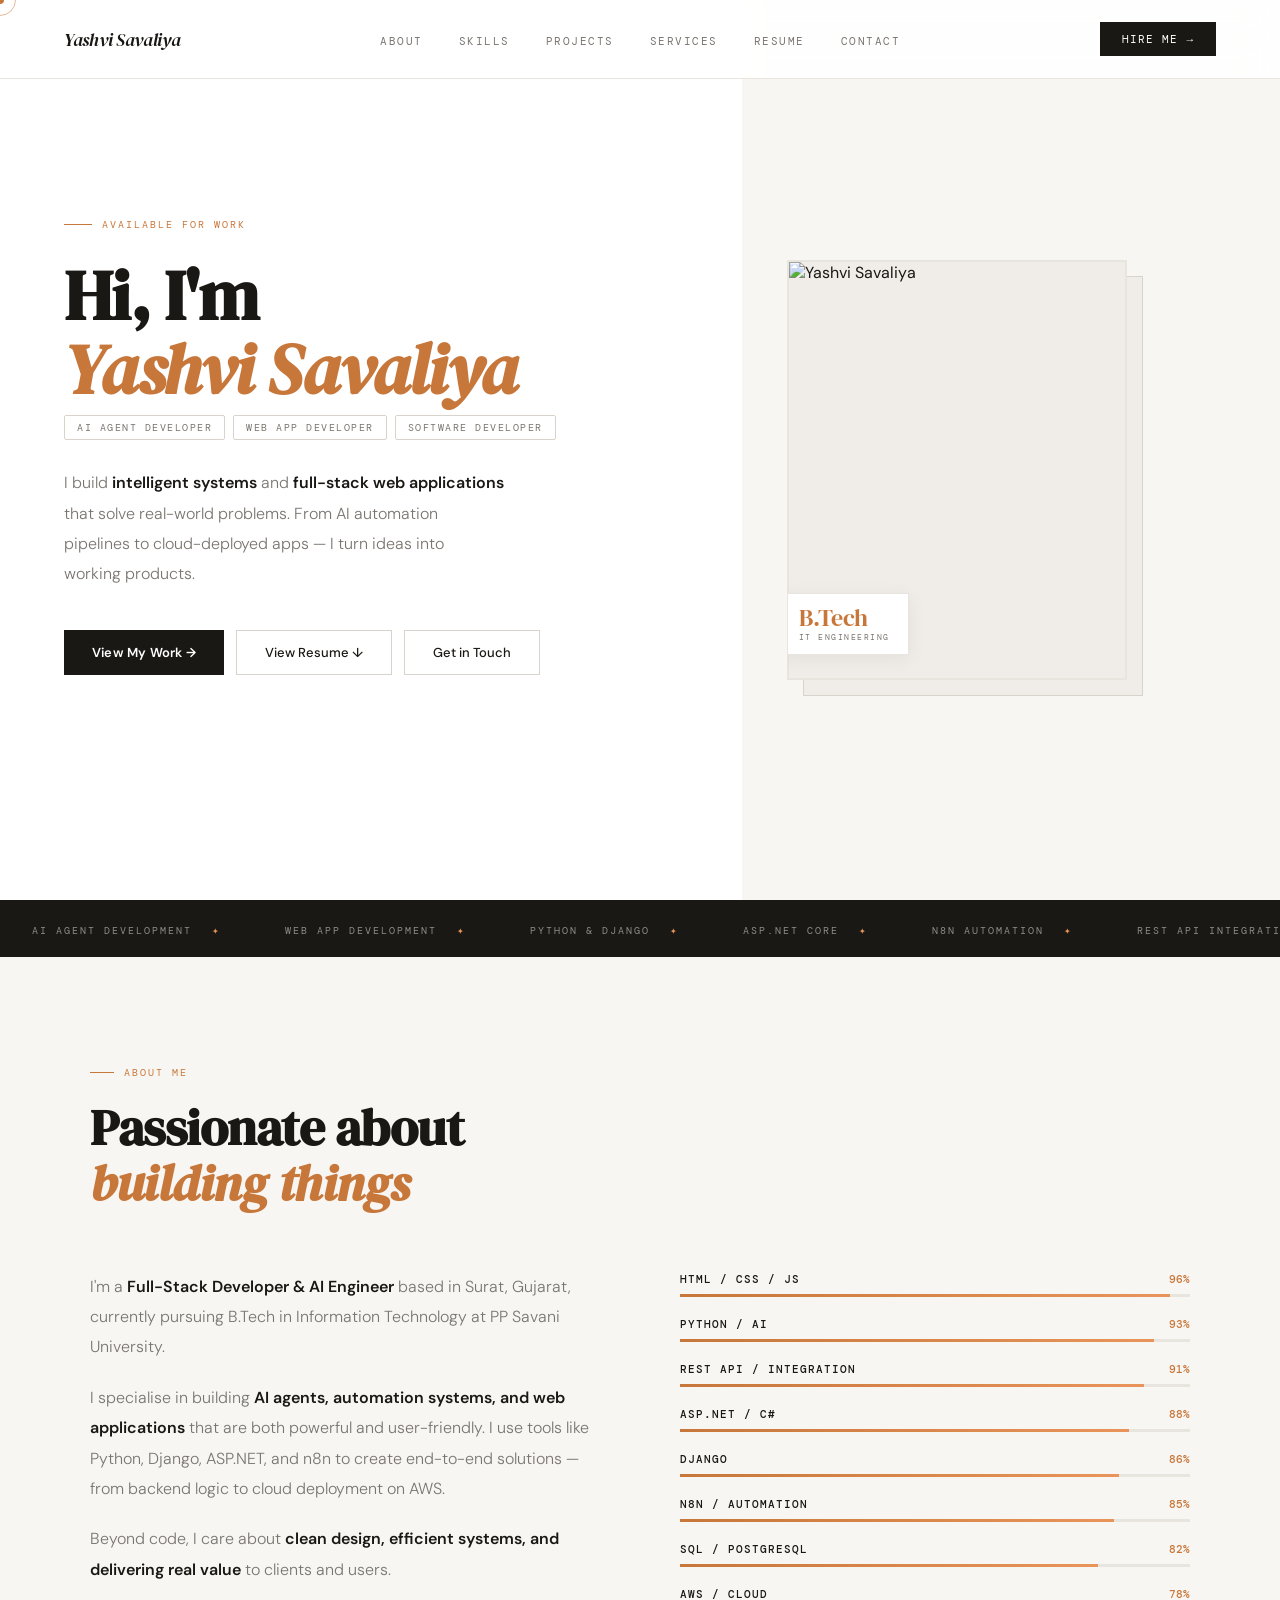
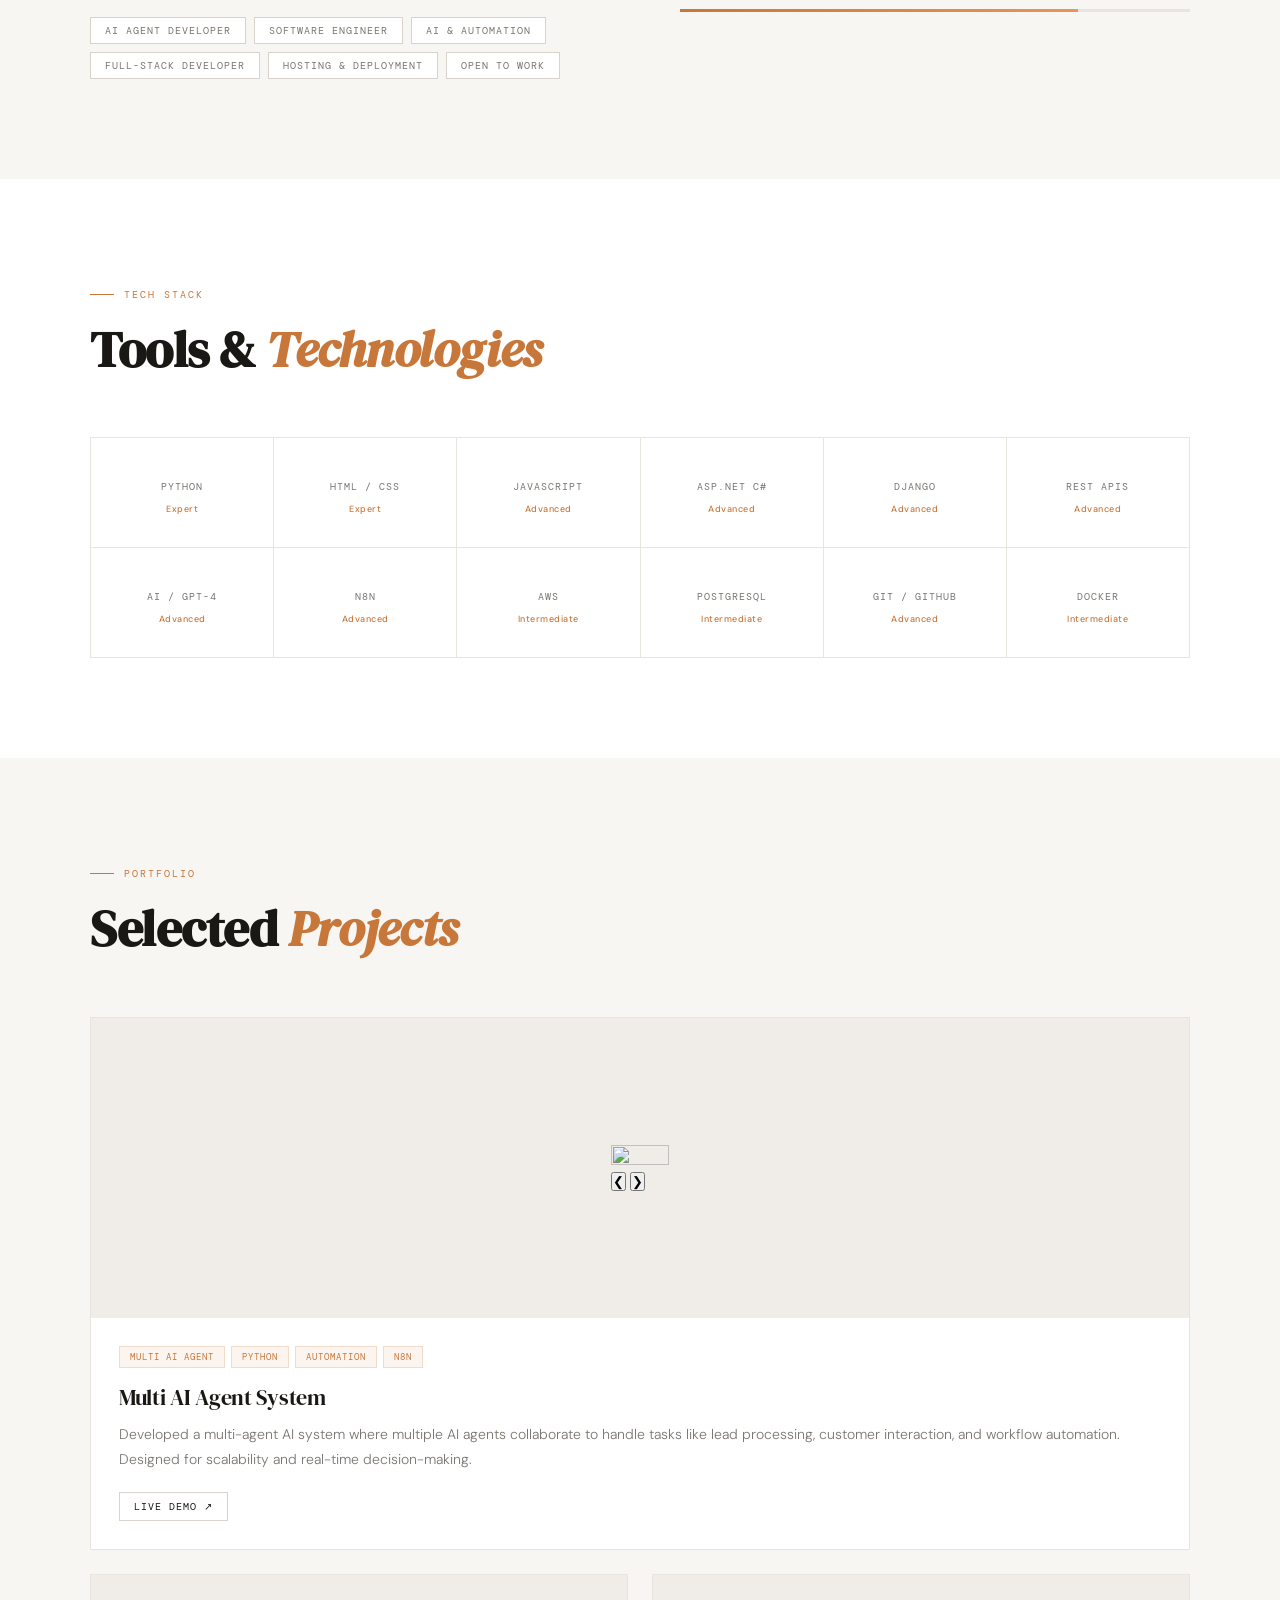
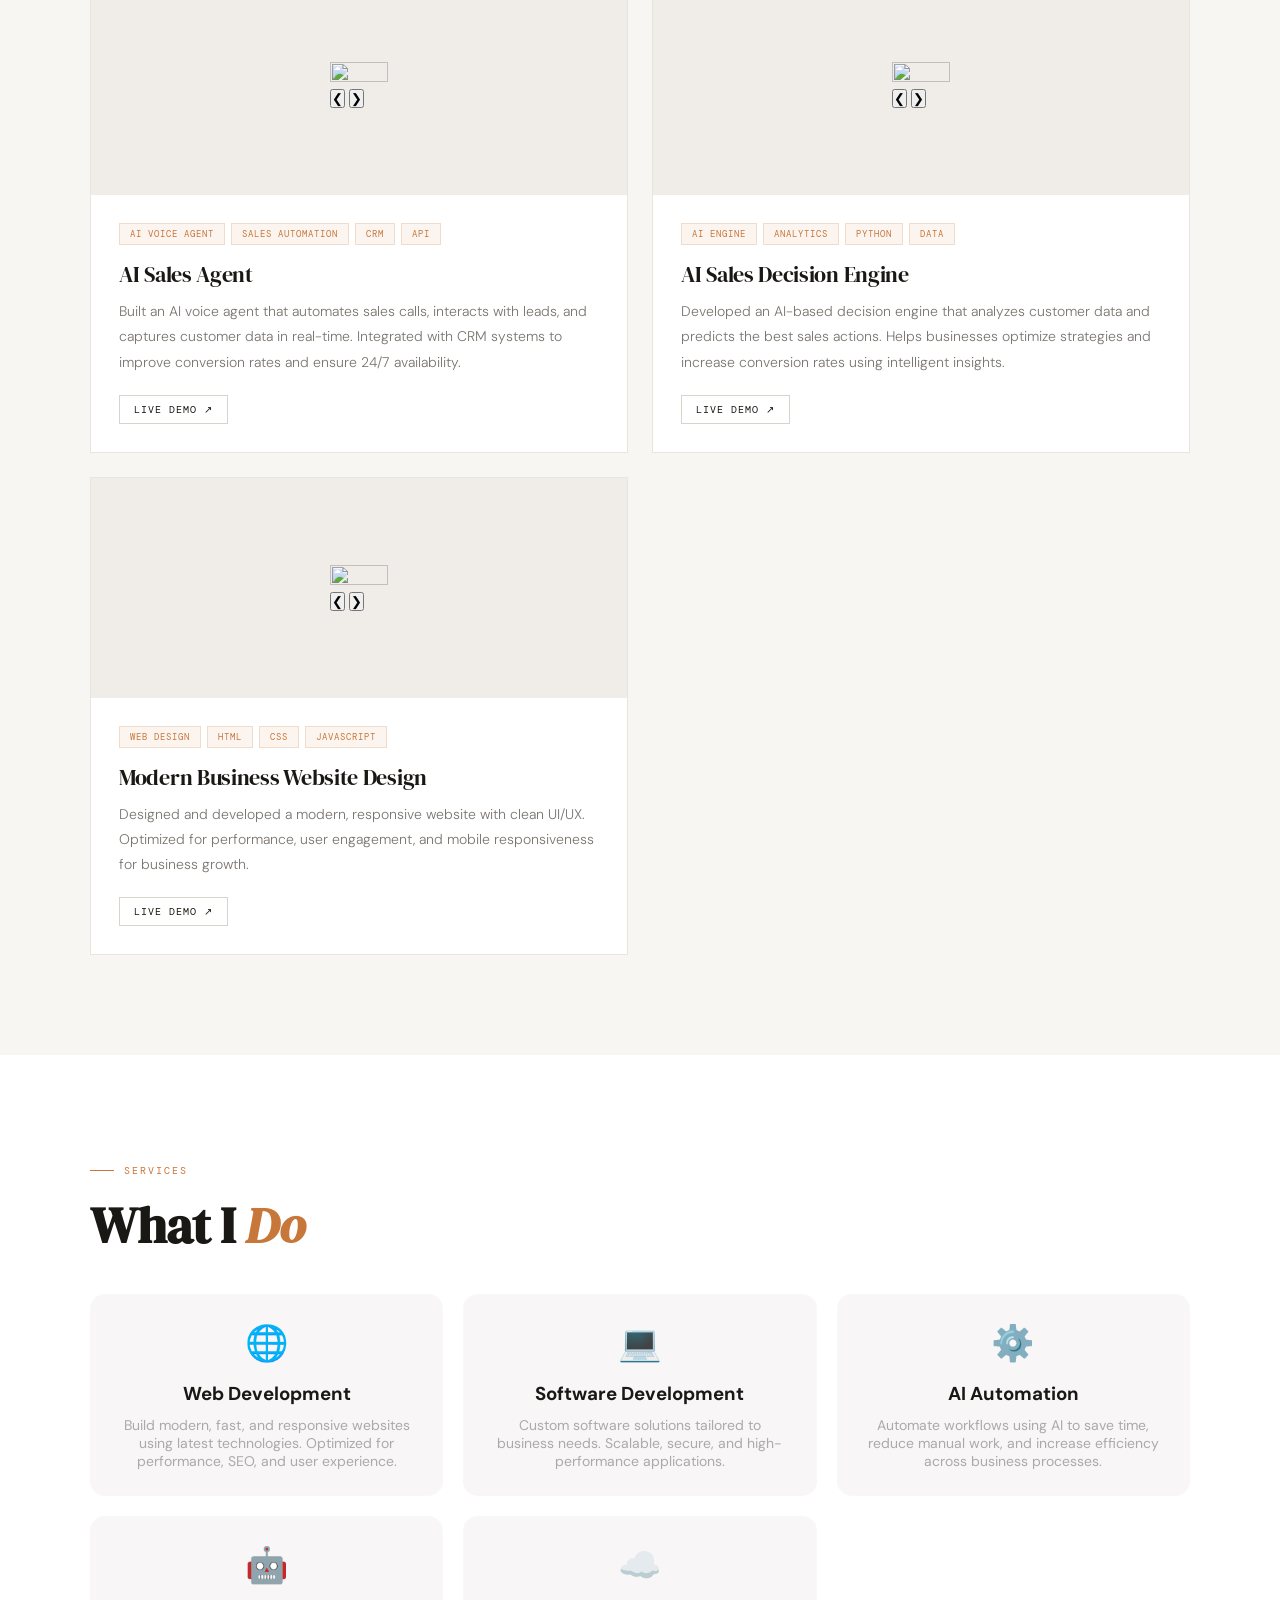
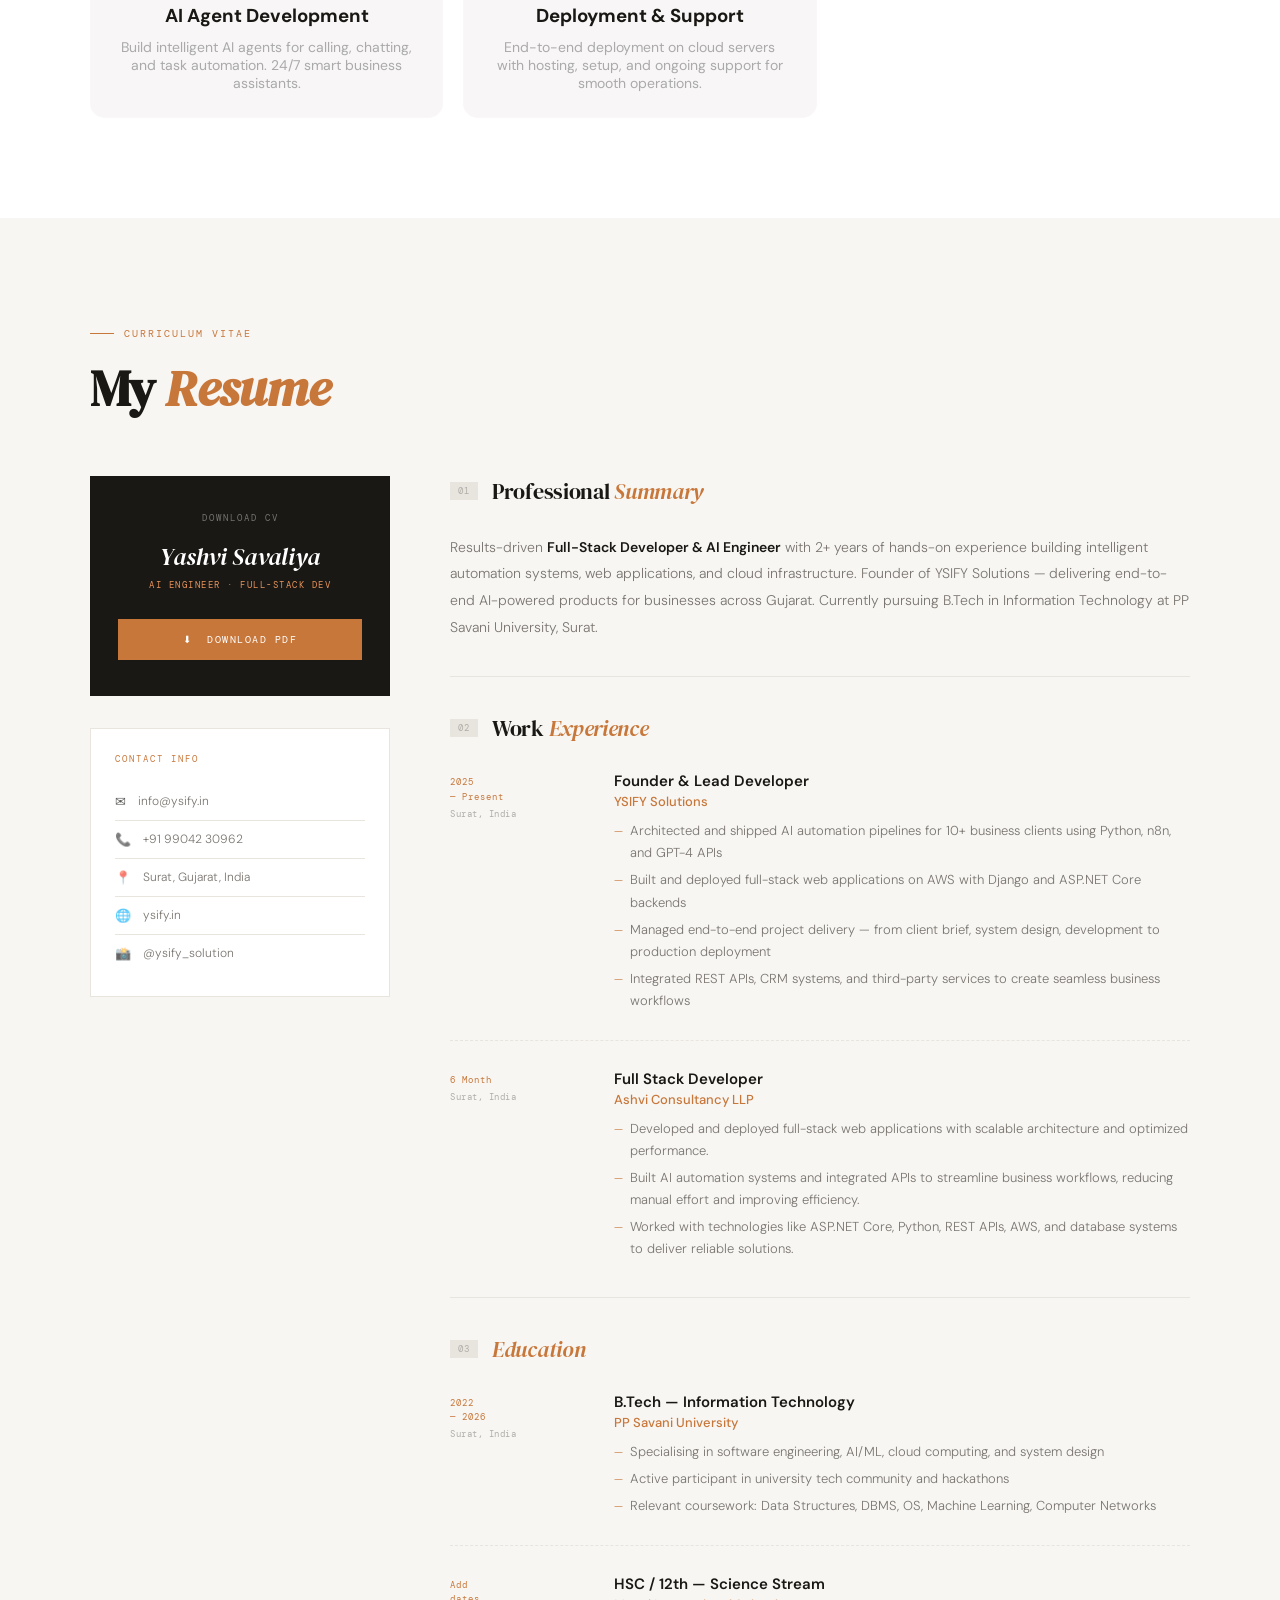
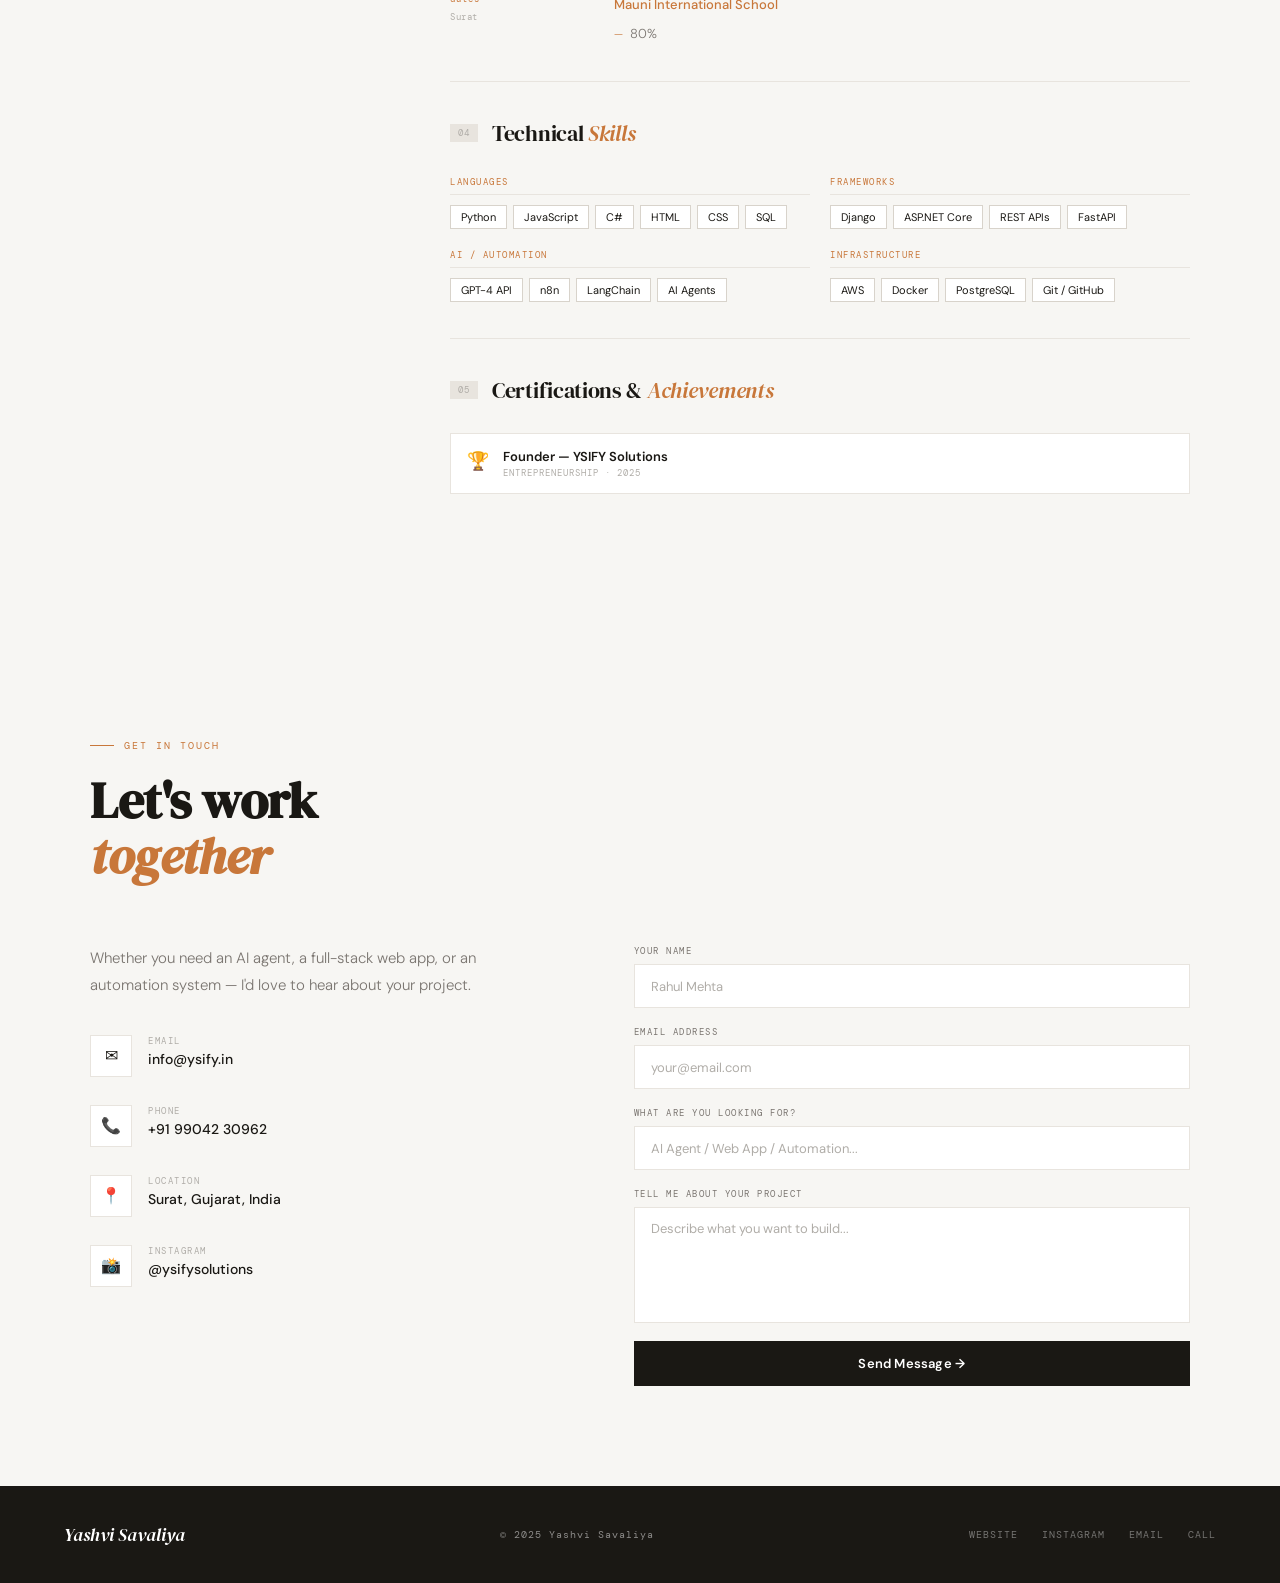
==== commit d62062ef: "Rename yashvi_portfolio_v2.html to index.html" ====
--- a/index.html
+++ b/index.html
@@ -3,36 +3,28 @@
 <head>
 <meta charset="UTF-8">
 <meta name="viewport" content="width=device-width, initial-scale=1.0">
-<title>Yashvi Savaliya — YSIFY Solutions</title>
-<link href="https://fonts.googleapis.com/css2?family=Fraunces:ital,opsz,wght@0,9..144,300;0,9..144,700;1,9..144,300;1,9..144,700&family=DM+Sans:ital,opsz,wght@0,9..40,300;0,9..40,400;0,9..40,500;0,9..40,600;1,9..40,300&family=Fira+Code:wght@300;400&display=swap" rel="stylesheet">
+<title>Yashvi Savaliya</title>
+<link href="https://fonts.googleapis.com/css2?family=DM+Serif+Display:ital@0;1&family=DM+Sans:wght@300;400;500;600&family=DM+Mono:wght@400;500&display=swap" rel="stylesheet">
 <style>
 :root {
   --white: #ffffff;
-  --cream: #faf9f6;
-  --cream2: #f3f1ec;
-  --cream3: #ede9e1;
-  --ink: #0e0d0b;
-  --ink2: #1c1b18;
-  --ink3: #2e2c28;
-  --text: #3a3830;
-  --muted: #7a7568;
-  --dim: #b0a99e;
-  --border: #e4e0d8;
-  --border2: #ccc8be;
-  --gold: #b8860b;
-  --gold2: #d4a017;
-  --gold3: #f0c040;
-  --gold-bg: #fdf8ed;
-  --gold-light: rgba(184,134,11,0.08);
-  --accent: #1a3a5c;
-  --accent2: #2557a7;
-  --accent-bg: #f0f5fb;
-  --red: #c0392b;
-  --green: #1a7a4a;
+  --off: #f7f6f3;
+  --off2: #f0ede8;
+  --border: #e8e4de;
+  --border2: #d8d3cb;
+  --text: #1a1814;
+  --muted: #7a7570;
+  --dim: #b0ada8;
+  --accent: #1a1814;
+  --ink: #2d2925;
+  --warm: #c8773a;
+  --warm2: #e8945a;
+  --warm-light: rgba(200,119,58,0.08);
+  --warm-border: rgba(200,119,58,0.2);
 }
 
 *, *::before, *::after { margin:0; padding:0; box-sizing:border-box; }
-html { scroll-behavior:smooth; }
+html { scroll-behavior: smooth; font-size: 16px; }
 body {
   font-family: 'DM Sans', sans-serif;
   background: var(--white);
@@ -40,595 +32,858 @@
   overflow-x: hidden;
 }
 
-/* ── NOISE TEXTURE OVERLAY ── */
-body::before {
-  content:'';
-  position: fixed; inset:0; z-index:0; pointer-events:none;
-  opacity:.025;
-  background-image: url("data:image/svg+xml,%3Csvg viewBox='0 0 256 256' xmlns='http://www.w3.org/2000/svg'%3E%3Cfilter id='n'%3E%3CfeTurbulence type='fractalNoise' baseFrequency='0.9' numOctaves='4' stitchTiles='stitch'/%3E%3C/filter%3E%3Crect width='100%25' height='100%25' filter='url(%23n)'/%3E%3C/svg%3E");
-  background-size: 200px 200px;
+/* ── CURSOR ── */
+.cursor {
+  width: 8px; height: 8px;
+  background: var(--warm);
+  border-radius: 50%;
+  position: fixed; pointer-events: none; z-index: 9999;
+  transition: transform 0.15s ease;
+  mix-blend-mode: multiply;
+}
+.cursor-ring {
+  width: 32px; height: 32px;
+  border: 1px solid var(--warm);
+  border-radius: 50%;
+  position: fixed; pointer-events: none; z-index: 9998;
+  transition: all 0.25s ease;
+  opacity: 0.5;
 }
 
 /* ── NAV ── */
 nav {
   position: fixed; top:0; left:0; right:0; z-index:100;
-  display:flex; align-items:center; justify-content:space-between;
-  padding: 0 60px;
-  height: 68px;
+  display: flex; align-items:center; justify-content:space-between;
+  padding: 22px 64px;
   background: rgba(255,255,255,0.9);
   backdrop-filter: blur(16px);
   border-bottom: 1px solid var(--border);
 }
 .nav-logo {
-  font-family: 'Fraunces', serif;
-  font-size: 22px; font-weight:700; font-style:italic;
-  color: var(--ink);
-  text-decoration:none;
-  letter-spacing: -0.5px;
-}
-.nav-logo span { color: var(--gold); }
+  font-family: 'DM Serif Display', serif;
+  font-size: 18px; font-style: italic;
+  color: var(--text); text-decoration: none;
+  letter-spacing: -0.3px;
+}
+.nav-logo span { color: var(--warm); }
 .nav-links { display:flex; gap:36px; list-style:none; }
 .nav-links a {
-  font-size: 12px; letter-spacing:1.5px; text-transform:uppercase;
-  color: var(--muted); text-decoration:none;
-  font-weight:500;
-  transition: color .2s;
-}
-.nav-links a:hover { color: var(--gold); }
+  font-family: 'DM Mono', monospace;
+  font-size: 11px; letter-spacing: 1.5px; text-transform: uppercase;
+  color: var(--muted); text-decoration: none;
+  transition: color 0.2s;
+  position: relative;
+}
+.nav-links a::after {
+  content: '';
+  position: absolute; bottom: -2px; left: 0; right: 0; height: 1px;
+  background: var(--warm);
+  transform: scaleX(0); transform-origin: left;
+  transition: transform 0.25s ease;
+}
+.nav-links a:hover { color: var(--warm); }
+.nav-links a:hover::after { transform: scaleX(1); }
 .nav-cta {
-  display:inline-flex; align-items:center; gap:6px;
-  background: var(--ink);
+  font-family: 'DM Mono', monospace;
+  font-size: 11px; letter-spacing: 1px; text-transform: uppercase;
+  background: var(--text);
   color: var(--white);
-  font-size: 11px; font-weight:600; letter-spacing:1.5px; text-transform:uppercase;
-  padding: 10px 22px;
-  text-decoration:none;
-  transition: background .2s, transform .2s;
-}
-.nav-cta:hover { background: var(--gold); color:var(--ink); transform:translateY(-1px); }
+  padding: 10px 22px; border: none; cursor: pointer;
+  text-decoration: none;
+  transition: background 0.2s, transform 0.2s;
+}
+.nav-cta:hover { background: var(--warm); transform: translateY(-1px); }
 
 /* ── HERO ── */
 .hero {
-  min-height:100vh;
-  display:grid; grid-template-columns:1fr 1fr;
-  padding-top: 68px;
-  position:relative; z-index:1;
-}
-.hero-left {
-  display:flex; flex-direction:column; justify-content:center;
-  padding: 80px 64px 80px 60px;
+  min-height: 100vh;
+  display: grid; grid-template-columns: 1.1fr 0.9fr;
+  align-items: center;
+  padding: 120px 64px 80px;
+  position: relative;
   background: var(--white);
+}
+.hero::before {
+  content: '';
+  position: absolute; top: 0; right: 0;
+  width: 42%; height: 100%;
+  background: var(--off);
+  z-index: 0;
+}
+.hero-left { position: relative; z-index: 1; padding-right: 80px; }
+.hero-right { position: relative; z-index: 1; display: flex; justify-content: center; align-items: center; }
+
+.hero-label {
+  display: inline-flex; align-items: center; gap: 10px;
+  font-family: 'DM Mono', monospace;
+  font-size: 10px; letter-spacing: 2px; text-transform: uppercase;
+  color: var(--warm);
+  margin-bottom: 28px;
+}
+.hero-label::before {
+  content: ''; width: 28px; height: 1px;
+  background: var(--warm);
+}
+
+.hero-name {
+  font-family: 'DM Serif Display', serif;
+  font-size: clamp(48px, 5.5vw, 80px);
+  line-height: 1.05;
+  color: var(--text);
+  margin-bottom: 8px;
+  letter-spacing: -1px;
+}
+.hero-name em {
+  font-style: italic;
+  color: var(--warm);
+}
+
+.hero-roles {
+  display: flex; flex-wrap: wrap; gap: 8px;
+  margin-bottom: 28px;
+}
+.role-tag {
+  font-family: 'DM Mono', monospace;
+  font-size: 10px; letter-spacing: 1.5px; text-transform: uppercase;
+  border: 1px solid var(--border2);
+  color: var(--muted);
+  padding: 5px 12px;
+  border-radius: 2px;
+}
+
+.hero-desc {
+  font-size: 16px; line-height: 1.9;
+  color: var(--muted);
+  max-width: 440px;
+  margin-bottom: 40px;
+  font-weight: 300;
+}
+.hero-desc strong { color: var(--text); font-weight: 600; }
+
+.hero-btns { display: flex; gap: 12px; flex-wrap: wrap; margin-bottom: 56px; }
+.btn-primary {
+  display: inline-flex; align-items: center; gap: 8px;
+  background: var(--text);
+  color: var(--white);
+  font-family: 'DM Sans', sans-serif; font-size: 13px; font-weight: 600;
+  padding: 14px 28px; text-decoration: none;
+  transition: background 0.2s, transform 0.2s;
+  letter-spacing: 0.2px;
+}
+.btn-primary:hover { background: var(--warm); transform: translateY(-2px); }
+.btn-outline {
+  display: inline-flex; align-items: center; gap: 8px;
+  border: 1.5px solid var(--border2);
+  color: var(--text);
+  font-family: 'DM Sans', sans-serif; font-size: 13px; font-weight: 500;
+  padding: 13px 28px; text-decoration: none;
+  transition: border-color 0.2s, color 0.2s, transform 0.2s;
+}
+.btn-outline:hover { border-color: var(--warm); color: var(--warm); transform: translateY(-2px); }
+
+.hero-stats {
+  display: flex; gap: 40px;
+  padding-top: 40px;
+  border-top: 1px solid var(--border);
+}
+.stat-num {
+  font-family: 'DM Serif Display', serif;
+  font-size: 38px; line-height: 1;
+  color: var(--warm);
+}
+.stat-label {
+  font-family: 'DM Mono', monospace;
+  font-size: 9px; letter-spacing: 1.5px; text-transform: uppercase;
+  color: var(--dim); margin-top: 4px;
+}
+
+/* hero photo card */
+.photo-card {
+  width: 340px; height: 420px;
   position: relative;
 }
-.hero-left::after {
-  content:'';
-  position:absolute; right:0; top:10%; bottom:10%;
-  width:1px; background: var(--border);
-}
-
-.tag-chip {
-  display:inline-flex; align-items:center; gap:8px;
-  font-family:'Fira Code',monospace;
-  font-size:10px; letter-spacing:1.5px; text-transform:uppercase;
-  color: var(--gold);
-  background: var(--gold-bg);
-  border: 1px solid rgba(184,134,11,0.2);
-  padding: 6px 16px;
-  margin-bottom:32px; width:fit-content;
-}
-.tag-chip::before {
-  content:'';width:7px;height:7px;border-radius:50%;
-  background:var(--gold2);
-  animation:pulse2 2s ease-in-out infinite;
-}
-@keyframes pulse2 { 0%,100%{transform:scale(1)} 50%{transform:scale(1.4)} }
-
-.hero-name {
-  font-family:'Fraunces',serif;
-  font-size: clamp(52px, 6vw, 86px);
-  font-weight:700; line-height:1.0;
-  color: var(--ink);
-  letter-spacing:-2px;
-  margin-bottom:4px;
-}
-.hero-name em {
-  font-style:italic; font-weight:300;
-  color: var(--gold);
-}
-.hero-subtitle {
-  font-family:'Fira Code',monospace;
-  font-size:10px; letter-spacing:2px; text-transform:uppercase;
+.photo-card-bg {
+  position: absolute; bottom: -16px; right: -16px;
+  width: 100%; height: 100%;
+  border: 1.5px solid var(--border2);
+  background: var(--off2);
+}
+.photo-card-img {
+  position: relative; z-index: 1;
+  width: 100%; height: 100%;
+  background: var(--off2);
+  overflow: hidden;
+  display: flex; align-items: center; justify-content: center;
+  border: 1.5px solid var(--border);
+}
+.photo-card-img img {
+  width: 100%; height: 100%;
+  object-fit: cover;
+  display: block;
+}
+/* placeholder avatar */
+.avatar-placeholder {
+  display: flex; flex-direction: column; align-items: center; gap: 12px;
+}
+.avatar-circle {
+  width: 100px; height: 100px; border-radius: 50%;
+  background: var(--border2);
+  display: flex; align-items: center; justify-content: center;
+  font-size: 40px; color: var(--dim);
+}
+.avatar-placeholder p {
+  font-family: 'DM Mono', monospace;
+  font-size: 10px; letter-spacing: 1px; text-transform: uppercase;
   color: var(--dim);
-  margin-bottom:28px;
-  padding-left: 2px;
-}
-.hero-desc {
-  font-size:16px; line-height:1.85;
-  color: var(--muted);
-  max-width:440px; margin-bottom:44px;
-}
-.hero-desc strong { color:var(--ink3); font-weight:600; }
-
-.hero-btns { display:flex; gap:14px; flex-wrap:wrap; margin-bottom:52px; }
-.btn-dark {
-  display:inline-flex; align-items:center; gap:8px;
-  background:var(--ink);
-  color:var(--white);
-  font-size:12px; font-weight:600; letter-spacing:1px; text-transform:uppercase;
-  padding:14px 28px; text-decoration:none;
-  transition: background .2s, transform .2s;
-}
-.btn-dark:hover { background:var(--gold); color:var(--ink); transform:translateY(-2px); }
-.btn-outline {
-  display:inline-flex; align-items:center; gap:8px;
-  border:1.5px solid var(--border2);
-  color:var(--ink3);
-  font-size:12px; font-weight:600; letter-spacing:1px; text-transform:uppercase;
-  padding:13px 28px; text-decoration:none;
-  transition: border-color .2s, color .2s, transform .2s;
-}
-.btn-outline:hover { border-color:var(--gold); color:var(--gold); transform:translateY(-2px); }
-
-.hero-stats {
-  display:flex; gap:40px;
-  padding-top:36px; border-top:1px solid var(--border);
-}
-.stat-n {
-  font-family:'Fraunces',serif;
-  font-size:38px; font-weight:700; line-height:1;
-  color: var(--ink);
-}
-.stat-l {
-  font-family:'Fira Code',monospace;
-  font-size:9px; letter-spacing:2px; text-transform:uppercase;
-  color: var(--dim); margin-top:4px;
-}
-
-/* hero right */
-.hero-right {
-  background: var(--cream);
-  display:flex; flex-direction:column;
-  justify-content:center; align-items:center;
-  padding:60px 40px;
-  position:relative; overflow:hidden;
-  gap: 24px;
-}
-.hero-right::before {
-  content:'';
-  position:absolute; inset:0;
-  background: radial-gradient(ellipse at 70% 30%, rgba(184,134,11,.06) 0%, transparent 60%),
-              radial-gradient(ellipse at 30% 80%, rgba(26,58,92,.04) 0%, transparent 60%);
-}
-.profile-ring {
-  width:200px; height:200px; border-radius:50%;
-  border: 1.5px solid var(--border2);
-  display:flex; align-items:center; justify-content:center;
-  position:relative; z-index:1;
+}
+.photo-badge {
+  position: absolute; bottom: 24px; left: -8px; z-index: 2;
   background: var(--white);
-  box-shadow: 0 20px 60px rgba(0,0,0,0.08);
-}
-.profile-ring::before {
-  content:'';
-  position:absolute; inset:-8px; border-radius:50%;
-  border:1px dashed var(--dim);
-  opacity:.25;
-  animation: rotateDash 20s linear infinite;
-}
-@keyframes rotateDash { to{transform:rotate(360deg)} }
-.profile-initials {
-  font-family:'Fraunces',serif;
-  font-size:72px; font-weight:700; font-style:italic;
-  color:var(--gold);
-  line-height:1;
-}
-
-.info-cards { display:flex; flex-direction:column; gap:12px; width:100%; max-width:320px; position:relative; z-index:1; }
-.info-card {
-  background:var(--white);
-  border:1px solid var(--border);
-  padding:16px 20px;
-  display:flex; align-items:center; gap:14px;
-  transition: border-color .2s, box-shadow .2s, transform .2s;
-}
-.info-card:hover {
-  border-color: var(--gold);
-  box-shadow: 0 4px 20px rgba(184,134,11,.1);
-  transform: translateX(4px);
-}
-.ic-icon {
-  width:36px; height:36px; flex-shrink:0;
-  background: var(--gold-bg);
-  border:1px solid rgba(184,134,11,.2);
-  display:flex; align-items:center; justify-content:center;
-  font-size:16px;
-}
-.ic-label { font-family:'Fira Code',monospace; font-size:9px; letter-spacing:1px; text-transform:uppercase; color:var(--dim); }
-.ic-val { font-size:13px; font-weight:600; color:var(--ink3); margin-top:2px; }
+  border: 1px solid var(--border);
+  padding: 12px 18px;
+  box-shadow: 0 4px 20px rgba(0,0,0,0.06);
+  animation: float 4s ease-in-out infinite;
+}
+@keyframes float { 0%,100%{transform:translateY(0)} 50%{transform:translateY(-6px)} }
+.photo-badge-num {
+  font-family: 'DM Serif Display', serif;
+  font-size: 24px; color: var(--warm); line-height: 1;
+}
+.photo-badge-text {
+  font-family: 'DM Mono', monospace;
+  font-size: 8px; letter-spacing: 1.5px; text-transform: uppercase;
+  color: var(--muted); margin-top: 2px;
+}
 
 /* ── MARQUEE ── */
 .marquee-wrap {
-  border-top:1px solid var(--border);
-  border-bottom:1px solid var(--border);
-  background:var(--cream2);
-  overflow:hidden; padding:14px 0;
-}
-.marquee-track { display:flex; gap:50px; animation:marq 22s linear infinite; width:max-content; }
-@keyframes marq { to{transform:translateX(-50%)} }
-.m-item {
-  font-family:'Fira Code',monospace;
-  font-size:10px; letter-spacing:2.5px; text-transform:uppercase;
-  color:var(--dim); white-space:nowrap;
-  display:flex; align-items:center; gap:18px;
-}
-.m-item::after { content:'✦'; color:var(--gold); font-size:7px; }
-
-/* ── SECTION ── */
-.section { padding:100px 60px; position:relative; z-index:1; }
-.sec-label {
-  font-family:'Fira Code',monospace;
-  font-size:10px; letter-spacing:3px; text-transform:uppercase;
-  color:var(--gold);
-  display:flex; align-items:center; gap:14px;
-  margin-bottom:14px;
-}
-.sec-label::before { content:''; width:32px; height:1px; background:var(--gold); opacity:.5; }
+  padding: 18px 0;
+  background: var(--text);
+  overflow: hidden;
+  white-space: nowrap;
+}
+.marquee-track {
+  display: inline-flex; gap: 0;
+  animation: marquee 28s linear infinite;
+}
+@keyframes marquee { to { transform: translateX(-50%); } }
+.marquee-item {
+  display: inline-flex; align-items: center; gap: 20px;
+  font-family: 'DM Mono', monospace;
+  font-size: 10px; letter-spacing: 2px; text-transform: uppercase;
+  color: rgba(255,255,255,0.5);
+  padding: 0 32px;
+}
+.marquee-item::after {
+  content: '✦';
+  color: var(--warm2);
+  font-size: 8px;
+}
+
+/* ── SECTIONS COMMON ── */
+section {
+  padding: 100px 64px;
+}
+.sec-wrap { max-width: 1100px; margin: 0 auto; }
+.sec-eyebrow {
+  display: inline-flex; align-items: center; gap: 10px;
+  font-family: 'DM Mono', monospace;
+  font-size: 10px; letter-spacing: 2px; text-transform: uppercase;
+  color: var(--warm);
+  margin-bottom: 20px;
+}
+.sec-eyebrow::before { content: ''; width: 24px; height: 1px; background: var(--warm); }
 .sec-title {
-  font-family:'Fraunces',serif;
-  font-size:clamp(36px,5vw,62px);
-  font-weight:700; line-height:1.05;
-  color:var(--ink); letter-spacing:-1.5px;
-  margin-bottom:14px;
-}
-.sec-title em { font-style:italic; font-weight:300; color:var(--gold); }
-.sec-sub { font-size:15px; line-height:1.85; color:var(--muted); max-width:520px; }
-
-/* ── SERVICES ── */
-.services-bg { background:var(--cream); }
-.svc-grid {
-  display:grid; grid-template-columns:repeat(3,1fr);
-  border:1px solid var(--border);
-  gap:1px; background:var(--border);
-  margin-top:60px;
-}
-.svc-card {
-  background:var(--white);
-  padding:44px 36px;
-  position:relative; overflow:hidden;
-  transition:background .3s;
-  cursor:default;
-}
-.svc-card:hover { background:var(--cream); }
-.svc-card::after {
-  content:'';
-  position:absolute; bottom:0; left:0; right:0; height:2px;
-  background:linear-gradient(90deg, var(--gold), var(--gold3));
-  transform:scaleX(0); transform-origin:left;
-  transition:transform .4s ease;
-}
-.svc-card:hover::after { transform:scaleX(1); }
-.svc-num {
-  font-family:'Fraunces',serif;
-  font-size:56px; font-weight:300; font-style:italic;
-  color:var(--cream3);
-  line-height:1; margin-bottom:14px;
-}
-.svc-icon-wrap {
-  width:48px;height:48px;
-  background:var(--gold-bg);
-  border:1px solid rgba(184,134,11,.2);
-  display:flex; align-items:center; justify-content:center;
-  font-size:22px; margin-bottom:18px;
-}
-.svc-title { font-size:17px; font-weight:700; color:var(--ink); margin-bottom:10px; }
-.svc-desc { font-size:13px; line-height:1.85; color:var(--muted); margin-bottom:18px; }
-.svc-tags { display:flex; flex-wrap:wrap; gap:6px; }
-.s-tag {
-  font-family:'Fira Code',monospace;
-  font-size:9px; letter-spacing:1px; text-transform:uppercase;
-  padding:4px 10px;
-  border:1px solid var(--border2);
-  color:var(--dim);
+  font-family: 'DM Serif Display', serif;
+  font-size: clamp(34px, 4vw, 56px);
+  line-height: 1.1;
+  letter-spacing: -0.5px;
+  margin-bottom: 16px;
+}
+.sec-title em { font-style: italic; color: var(--warm); }
+.sec-sub {
+  font-size: 16px; line-height: 1.8; color: var(--muted);
+  max-width: 520px; font-weight: 300;
+}
+
+/* reveal animation */
+.reveal {
+  opacity: 0; transform: translateY(28px);
+  transition: opacity 0.65s ease, transform 0.65s ease;
+}
+.reveal.in { opacity: 1; transform: translateY(0); }
+
+/* ── ABOUT ── */
+#about { background: var(--off); }
+.about-grid {
+  display: grid; grid-template-columns: 1fr 1fr;
+  gap: 80px; align-items: start;
+  margin-top: 60px;
+}
+.about-text p {
+  font-size: 16px; line-height: 1.9; color: var(--muted);
+  font-weight: 300; margin-bottom: 20px;
+}
+.about-text p strong { color: var(--text); font-weight: 600; }
+.about-chips {
+  display: flex; flex-wrap: wrap; gap: 8px;
+  margin-top: 32px;
+}
+.about-chip {
+  font-family: 'DM Mono', monospace;
+  font-size: 10px; letter-spacing: 1px; text-transform: uppercase;
+  border: 1px solid var(--border2);
+  color: var(--muted);
+  padding: 6px 14px;
+  background: var(--white);
+}
+
+.about-skills { display: flex; flex-direction: column; gap: 20px; }
+.sk-row { display: flex; flex-direction: column; gap: 8px; }
+.sk-top { display: flex; justify-content: space-between; align-items: center; }
+.sk-name {
+  font-family: 'DM Mono', monospace;
+  font-size: 11px; letter-spacing: 1px; text-transform: uppercase;
+  color: var(--text); font-weight: 500;
+}
+.sk-pct {
+  font-family: 'DM Mono', monospace;
+  font-size: 11px; color: var(--warm); font-weight: 500;
+}
+.sk-track {
+  height: 3px; background: var(--border);
+  position: relative; overflow: hidden;
+}
+.sk-bar {
+  height: 100%; width: 0;
+  background: linear-gradient(90deg, var(--warm) 0%, var(--warm2) 100%);
+  transition: width 1.2s cubic-bezier(0.4, 0, 0.2, 1);
+}
+
+/* ── SKILLS / TECH ── */
+#skills { background: var(--white); }
+.tech-grid {
+  display: grid;
+  grid-template-columns: repeat(auto-fill, minmax(160px, 1fr));
+  gap: 1px;
+  background: var(--border);
+  border: 1px solid var(--border);
+  margin-top: 60px;
+}
+.tech-card {
+  background: var(--white);
+  padding: 32px 24px;
+  display: flex; flex-direction: column; align-items: center;
+  gap: 10px;
+  transition: background 0.2s;
+  cursor: default;
+}
+.tech-card:hover { background: var(--warm-light); }
+.tech-icon { font-size: 28px; line-height: 1; }
+.tech-name {
+  font-family: 'DM Mono', monospace;
+  font-size: 10px; letter-spacing: 1px; text-transform: uppercase;
+  color: var(--muted); text-align: center;
+}
+.tech-level {
+  font-size: 9px; letter-spacing: 0.5px;
+  color: var(--warm); font-weight: 500;
 }
 
 /* ── PROJECTS ── */
-.proj-grid {
-  display:grid; grid-template-columns:repeat(2,1fr);
-  gap:20px; margin-top:60px;
-}
-.proj-card {
-  border:1px solid var(--border);
-  padding:40px;
-  background:var(--white);
-  position:relative; overflow:hidden;
-  transition:border-color .3s, box-shadow .3s, transform .3s;
-}
-.proj-card:hover {
-  border-color:var(--gold);
-  box-shadow:0 12px 48px rgba(184,134,11,.1);
-  transform:translateY(-4px);
-}
-.proj-card::before {
-  content:'';
-  position:absolute; top:0; left:0; right:0; height:3px;
-  background:linear-gradient(90deg,var(--gold),var(--gold3));
-  transform:scaleX(0); transform-origin:left;
-  transition:transform .4s;
-}
-.proj-card:hover::before { transform:scaleX(1); }
-.proj-top { display:flex; justify-content:space-between; align-items:flex-start; margin-bottom:18px; }
-.proj-tag {
-  font-family:'Fira Code',monospace;
-  font-size:9px; letter-spacing:2px; text-transform:uppercase;
-  color:var(--gold);
-  background:var(--gold-bg);
-  border:1px solid rgba(184,134,11,.2);
-  padding:4px 12px;
-}
-.proj-num {
-  font-family:'Fraunces',serif;
-  font-size:20px; font-weight:300; font-style:italic;
-  color:var(--border2);
-}
-.proj-title {
-  font-family:'Fraunces',serif;
-  font-size:24px; font-weight:700; color:var(--ink);
-  margin-bottom:10px; line-height:1.2; letter-spacing:-.5px;
-}
-.proj-desc { font-size:13px; line-height:1.85; color:var(--muted); margin-bottom:20px; }
-.proj-tech { display:flex; flex-wrap:wrap; gap:7px; }
-.p-tech {
-  font-family:'Fira Code',monospace;
-  font-size:9px; letter-spacing:1px; text-transform:uppercase;
-  padding:4px 10px;
-  background:var(--cream2);
-  border:1px solid var(--border);
-  color:var(--muted);
-}
-
-/* ── BENTO ── */
-.bento-section { background:var(--cream); }
-.bento-grid {
-  display:grid;
-  grid-template-columns:repeat(3,1fr);
-  gap:14px; margin-top:60px;
-}
-.bento {
-  background:var(--white);
-  border:1px solid var(--border);
-  padding:36px;
-  transition:border-color .3s, box-shadow .3s;
-}
-.bento:hover { border-color:var(--border2); box-shadow:0 8px 32px rgba(0,0,0,.05); }
-.bento-wide { grid-column:span 2; }
-.bento-icon {
-  width:44px; height:44px;
-  background:var(--gold-bg);
-  border:1px solid rgba(184,134,11,.2);
-  display:flex; align-items:center; justify-content:center;
-  font-size:20px; margin-bottom:18px;
-}
-.bento-title { font-size:18px; font-weight:700; color:var(--ink); margin-bottom:8px; }
-.bento-desc { font-size:13px; line-height:1.8; color:var(--muted); }
-.bento-big {
-  font-family:'Fraunces',serif;
-  font-size:52px; font-weight:700; color:var(--gold);
-  line-height:1; margin-top:20px; letter-spacing:-2px;
-}
-.bento-big-label {
-  font-family:'Fira Code',monospace;
-  font-size:9px; letter-spacing:2px; text-transform:uppercase;
-  color:var(--dim);
-}
-
-/* ── STACK ── */
-.stack-section { background:var(--white); }
-.stack-grid {
-  display:grid; grid-template-columns:repeat(4,1fr);
-  gap:1px; background:var(--border);
-  border:1px solid var(--border);
-  margin-top:60px;
-}
-.stack-card {
-  background:var(--white);
-  padding:28px 20px;
-  text-align:center;
-  transition:background .25s, transform .25s;
-  cursor:default;
-}
-.stack-card:hover { background:var(--gold-bg); transform:translateY(-2px); }
-.s-emoji { font-size:28px; display:block; margin-bottom:10px; }
-.s-name { font-size:13px; font-weight:700; color:var(--ink); margin-bottom:3px; }
-.s-cat { font-family:'Fira Code',monospace; font-size:9px; letter-spacing:1px; text-transform:uppercase; color:var(--dim); }
-
-/* ── ABOUT ── */
-.about-section { background:var(--cream2); }
-.about-grid { display:grid; grid-template-columns:1fr 1fr; gap:80px; align-items:center; margin-top:60px; }
-.about-text p { font-size:15px; line-height:1.95; color:var(--muted); margin-bottom:18px; }
-.about-text strong { color:var(--ink3); font-weight:600; }
-.edu-box {
-  background:var(--white);
-  border:1px solid var(--border);
-  border-left:3px solid var(--gold);
-  padding:20px 24px;
-  margin-top:28px;
-}
-.edu-label { font-family:'Fira Code',monospace; font-size:9px; letter-spacing:2px; text-transform:uppercase; color:var(--dim); margin-bottom:6px; }
-.edu-title { font-size:14px; font-weight:700; color:var(--ink3); }
-.edu-sub { font-size:13px; color:var(--muted); margin-top:2px; }
-
-.skills-wrap { display:flex; flex-direction:column; gap:18px; }
-.sk-row { display:flex; align-items:center; gap:14px; }
-.sk-name { font-family:'Fira Code',monospace; font-size:10px; letter-spacing:1px; text-transform:uppercase; color:var(--muted); width:140px; flex-shrink:0; }
-.sk-track { flex:1; height:2px; background:var(--cream3); position:relative; overflow:visible; }
-.sk-bar {
-  position:absolute; left:0; top:0; bottom:0;
-  background:linear-gradient(90deg,var(--gold),var(--gold3));
-  transition:width 1.6s cubic-bezier(.4,0,.2,1); width:0;
-}
-.sk-pct { font-family:'Fira Code',monospace; font-size:10px; color:var(--dim); width:32px; text-align:right; }
-
-/* ── TESTIMONIALS ── */
-.testi-section { background:var(--white); }
-.testi-grid { display:grid; grid-template-columns:repeat(3,1fr); gap:20px; margin-top:60px; }
-.testi-card {
-  border:1px solid var(--border);
-  padding:36px;
-  background:var(--cream);
-  position:relative;
-  transition:border-color .3s, box-shadow .3s;
-}
-.testi-card:hover { border-color:var(--gold); box-shadow:0 8px 32px rgba(184,134,11,.08); }
-.testi-quote {
-  font-family:'Fraunces',serif;
-  font-size:52px; font-weight:700; font-style:italic;
-  color:var(--gold); line-height:.9; margin-bottom:14px;
-  opacity:.5;
-}
-.stars { color:var(--gold); font-size:13px; margin-bottom:14px; letter-spacing:2px; }
-.testi-text { font-size:14px; line-height:1.85; color:var(--muted); font-style:italic; margin-bottom:22px; }
-.testi-author { font-size:13px; font-weight:700; color:var(--ink); }
-.testi-role { font-family:'Fira Code',monospace; font-size:9px; letter-spacing:1px; text-transform:uppercase; color:var(--gold); margin-top:3px; }
+#projects { background: var(--off); }
+.projects-grid {
+  display: grid; grid-template-columns: 1fr 1fr;
+  gap: 24px; margin-top: 60px;
+}
+.project-card {
+  background: var(--white);
+  border: 1px solid var(--border);
+  overflow: hidden;
+  transition: transform 0.25s ease, box-shadow 0.25s ease;
+}
+.project-card:hover {
+  transform: translateY(-4px);
+  box-shadow: 0 16px 48px rgba(0,0,0,0.08);
+}
+.project-card:first-child {
+  grid-column: 1 / -1;
+}
+.project-img {
+  width: 100%; height: 220px;
+  background: var(--off2);
+  display: flex; align-items: center; justify-content: center;
+  overflow: hidden;
+  position: relative;
+}
+.project-card:first-child .project-img { height: 300px; }
+.project-img-placeholder {
+  font-size: 48px; opacity: 0.3;
+}
+.project-img img {
+  width: 100%; height: 100%; object-fit: cover;
+}
+.project-body { padding: 28px; }
+.project-tags {
+  display: flex; flex-wrap: wrap; gap: 6px;
+  margin-bottom: 14px;
+}
+.project-tag {
+  font-family: 'DM Mono', monospace;
+  font-size: 9px; letter-spacing: 1px; text-transform: uppercase;
+  background: var(--warm-light);
+  color: var(--warm);
+  border: 1px solid var(--warm-border);
+  padding: 4px 10px;
+}
+.project-name {
+  font-family: 'DM Serif Display', serif;
+  font-size: 22px; color: var(--text);
+  margin-bottom: 10px; letter-spacing: -0.3px;
+}
+.project-desc {
+  font-size: 14px; line-height: 1.8;
+  color: var(--muted); font-weight: 300;
+  margin-bottom: 20px;
+}
+.project-links { display: flex; gap: 10px; }
+.project-link {
+  font-family: 'DM Mono', monospace;
+  font-size: 10px; letter-spacing: 1px; text-transform: uppercase;
+  color: var(--text); text-decoration: none;
+  border: 1px solid var(--border2);
+  padding: 7px 14px;
+  transition: background 0.2s, color 0.2s, border-color 0.2s;
+}
+.project-link:hover { background: var(--warm); color: var(--white); border-color: var(--warm); }
+
+/* ── EXPERIENCE ── */
+#experience { background: var(--white); }
+.exp-layout {
+  display: grid; grid-template-columns: 1fr 1fr;
+  gap: 80px; margin-top: 60px;
+}
+.exp-col-title {
+  font-family: 'DM Mono', monospace;
+  font-size: 10px; letter-spacing: 2px; text-transform: uppercase;
+  color: var(--warm); margin-bottom: 32px;
+  padding-bottom: 12px;
+  border-bottom: 1px solid var(--border);
+}
+.timeline { display: flex; flex-direction: column; }
+.tl-item {
+  display: flex; gap: 20px;
+  padding-bottom: 36px;
+  position: relative;
+}
+.tl-item::before {
+  content: ''; position: absolute;
+  left: 5px; top: 28px; bottom: 0;
+  width: 1px; background: var(--border);
+}
+.tl-item:last-child::before { display: none; }
+.tl-dot {
+  width: 12px; height: 12px; border-radius: 50%;
+  background: var(--white);
+  border: 2px solid var(--warm);
+  flex-shrink: 0; margin-top: 5px;
+  position: relative; z-index: 1;
+}
+.tl-date {
+  font-family: 'DM Mono', monospace;
+  font-size: 10px; letter-spacing: 1px;
+  color: var(--dim); margin-bottom: 6px;
+}
+.tl-role {
+  font-family: 'DM Sans', sans-serif;
+  font-size: 15px; font-weight: 600;
+  color: var(--text); margin-bottom: 3px;
+}
+.tl-org {
+  font-size: 13px; color: var(--warm);
+  margin-bottom: 8px; font-weight: 500;
+}
+.tl-desc {
+  font-size: 13px; line-height: 1.7;
+  color: var(--muted); font-weight: 300;
+}
 
 /* ── CONTACT ── */
-.contact-section { background:var(--cream); }
-.contact-grid { display:grid; grid-template-columns:1fr 1fr; gap:80px; margin-top:60px; }
-
-.contact-left { display:flex; flex-direction:column; gap:14px; }
-.ci-card {
-  display:flex; align-items:flex-start; gap:14px;
-  background:var(--white);
-  border:1px solid var(--border);
-  padding:20px 22px;
-  transition:border-color .2s, transform .2s;
-}
-.ci-card:hover { border-color:var(--gold); transform:translateX(4px); }
+#contact { background: var(--off); }
+.contact-inner {
+  display: grid; grid-template-columns: 1fr 1.2fr;
+  gap: 80px; margin-top: 60px;
+  align-items: start;
+}
+.contact-info { display: flex; flex-direction: column; gap: 28px; }
+.ci-item { display: flex; align-items: flex-start; gap: 16px; }
 .ci-icon {
-  width:38px; height:38px; flex-shrink:0;
-  background:var(--gold-bg);
-  border:1px solid rgba(184,134,11,.2);
-  display:flex; align-items:center; justify-content:center; font-size:16px;
-}
-.ci-label { font-family:'Fira Code',monospace; font-size:9px; letter-spacing:2px; text-transform:uppercase; color:var(--dim); }
-.ci-val { font-size:14px; font-weight:600; color:var(--ink3); margin-top:2px; }
-.ci-val a { color:inherit; text-decoration:none; transition:color .2s; }
-.ci-val a:hover { color:var(--gold); }
-
-.contact-form { display:flex; flex-direction:column; gap:18px; }
-.cf-field { display:flex; flex-direction:column; gap:7px; }
-.cf-label {
-  font-family:'Fira Code',monospace;
-  font-size:9px; letter-spacing:2px; text-transform:uppercase;
-  color:var(--dim);
-}
-.cf-input, .cf-textarea {
-  background:var(--white);
-  border:1px solid var(--border);
-  border-bottom:2px solid var(--border);
-  padding:13px 16px;
-  font-family:'DM Sans',sans-serif;
-  font-size:14px; color:var(--ink3);
-  outline:none; transition:border-color .25s;
-  resize:none;
-}
-.cf-input::placeholder, .cf-textarea::placeholder { color:var(--dim); }
-.cf-input:focus, .cf-textarea:focus { border-color:var(--gold); border-bottom-color:var(--gold); }
+  width: 42px; height: 42px;
+  background: var(--white);
+  border: 1px solid var(--border);
+  display: flex; align-items: center; justify-content: center;
+  font-size: 16px; flex-shrink: 0;
+}
+.ci-label {
+  font-family: 'DM Mono', monospace;
+  font-size: 9px; letter-spacing: 1.5px; text-transform: uppercase;
+  color: var(--dim); margin-bottom: 3px;
+}
+.ci-val {
+  font-size: 14px; font-weight: 500; color: var(--text);
+}
+.ci-val a { color: inherit; text-decoration: none; }
+.ci-val a:hover { color: var(--warm); }
+
+.contact-form { display: flex; flex-direction: column; gap: 18px; }
+.cf-field { display: flex; flex-direction: column; gap: 7px; }
+.cf-field label {
+  font-family: 'DM Mono', monospace;
+  font-size: 9px; letter-spacing: 1.5px; text-transform: uppercase;
+  color: var(--muted);
+}
+.cf-field input, .cf-field textarea {
+  background: var(--white);
+  border: 1px solid var(--border);
+  padding: 12px 16px;
+  font-family: 'DM Sans', sans-serif;
+  font-size: 14px; color: var(--text);
+  outline: none; resize: none;
+  transition: border-color 0.2s;
+}
+.cf-field input:focus, .cf-field textarea:focus {
+  border-color: var(--warm);
+}
+.cf-field input::placeholder, .cf-field textarea::placeholder {
+  color: var(--dim); font-size: 13px;
+}
 
 /* ── FOOTER ── */
 footer {
-  background:var(--ink);
-  padding:44px 60px;
-  display:flex; align-items:center; justify-content:space-between;
+  background: var(--text);
+  color: rgba(255,255,255,0.5);
+  padding: 36px 64px;
+  display: flex; align-items: center; justify-content: space-between;
 }
 .foot-logo {
-  font-family:'Fraunces',serif;
-  font-size:22px; font-weight:700; font-style:italic;
-  color:var(--gold);
-}
-.foot-copy { font-size:12px; color:rgba(255,255,255,.35); }
-.foot-links { display:flex; gap:20px; }
-.foot-links a { font-size:12px; color:rgba(255,255,255,.45); text-decoration:none; transition:color .2s; }
-.foot-links a:hover { color:var(--gold); }
-
-/* ── DIVIDER ── */
-hr { border:none; border-top:1px solid var(--border); margin:0; }
-
-/* ── REVEAL ── */
-.reveal { opacity:0; transform:translateY(28px); transition:opacity .75s ease, transform .75s ease; }
-.reveal.in { opacity:1; transform:translateY(0); }
-
+  font-family: 'DM Serif Display', serif;
+  font-size: 18px; font-style: italic;
+  color: var(--white);
+}
+.foot-logo span { color: var(--warm2); }
+.foot-copy {
+  font-family: 'DM Mono', monospace;
+  font-size: 10px; letter-spacing: 1px;
+}
+.foot-links { display: flex; gap: 24px; }
+.foot-links a {
+  font-family: 'DM Mono', monospace;
+  font-size: 10px; letter-spacing: 1px; text-transform: uppercase;
+  color: rgba(255,255,255,0.4); text-decoration: none;
+  transition: color 0.2s;
+}
+.foot-links a:hover { color: var(--warm2); }
+
+/* ── RESUME SECTION ── */
+#resume { background: var(--off); }
+.resume-layout {
+  display: grid;
+  grid-template-columns: 300px 1fr;
+  gap: 60px;
+  margin-top: 60px;
+  align-items: start;
+}
+.resume-sidebar {
+  position: sticky;
+  top: 100px;
+}
+.resume-download-card {
+  background: var(--text);
+  padding: 36px 28px;
+  margin-bottom: 32px;
+  text-align: center;
+}
+.resume-download-card .rd-label {
+  font-family: 'DM Mono', monospace;
+  font-size: 9px; letter-spacing: 2px; text-transform: uppercase;
+  color: rgba(255,255,255,0.4);
+  margin-bottom: 16px;
+}
+.resume-download-card .rd-name {
+  font-family: 'DM Serif Display', serif;
+  font-size: 24px; font-style: italic;
+  color: var(--white); margin-bottom: 6px;
+}
+.resume-download-card .rd-title {
+  font-family: 'DM Mono', monospace;
+  font-size: 9px; letter-spacing: 1.5px; text-transform: uppercase;
+  color: var(--warm2); margin-bottom: 28px;
+}
+.btn-download {
+  display: flex; align-items: center; justify-content: center; gap: 8px;
+  background: var(--warm);
+  color: var(--white);
+  font-family: 'DM Mono', monospace;
+  font-size: 10px; letter-spacing: 1.5px; text-transform: uppercase;
+  padding: 14px 20px;
+  text-decoration: none;
+  transition: background 0.2s, transform 0.2s;
+  width: 100%;
+  cursor: pointer; border: none;
+}
+.btn-download:hover { background: var(--warm2); transform: translateY(-1px); }
+.resume-contact-card {
+  background: var(--white);
+  border: 1px solid var(--border);
+  padding: 24px;
+}
+.rcc-title {
+  font-family: 'DM Mono', monospace;
+  font-size: 9px; letter-spacing: 2px; text-transform: uppercase;
+  color: var(--warm); margin-bottom: 18px;
+}
+.rcc-item {
+  display: flex; align-items: center; gap: 12px;
+  padding: 10px 0;
+  border-bottom: 1px solid var(--border);
+}
+.rcc-item:last-child { border-bottom: none; }
+.rcc-icon { font-size: 13px; opacity: 0.7; }
+.rcc-text {
+  font-size: 12px; color: var(--muted);
+  font-weight: 300;
+}
+.rcc-text a { color: var(--muted); text-decoration: none; }
+.rcc-text a:hover { color: var(--warm); }
+
+/* Resume Main Content */
+.resume-main { display: flex; flex-direction: column; gap: 0; }
+.resume-block {
+  padding: 36px 0;
+  border-bottom: 1px solid var(--border);
+}
+.resume-block:first-child { padding-top: 0; }
+.resume-block:last-child { border-bottom: none; }
+.rb-header {
+  display: flex; align-items: center; gap: 14px;
+  margin-bottom: 28px;
+}
+.rb-num {
+  font-family: 'DM Mono', monospace;
+  font-size: 9px; letter-spacing: 1px;
+  color: var(--dim);
+  background: var(--border);
+  padding: 3px 8px;
+}
+.rb-title {
+  font-family: 'DM Serif Display', serif;
+  font-size: 22px; letter-spacing: -0.3px;
+  color: var(--text);
+}
+.rb-title em { font-style: italic; color: var(--warm); }
+
+/* Resume Entry */
+.resume-entry {
+  display: grid;
+  grid-template-columns: 140px 1fr;
+  gap: 24px;
+  margin-bottom: 28px;
+  padding-bottom: 28px;
+  border-bottom: 1px dashed var(--border);
+}
+.resume-entry:last-child { border-bottom: none; margin-bottom: 0; padding-bottom: 0; }
+.re-meta { }
+.re-date {
+  font-family: 'DM Mono', monospace;
+  font-size: 9px; letter-spacing: 1px;
+  color: var(--warm);
+  line-height: 1.6;
+  padding-top: 4px;
+}
+.re-location {
+  font-family: 'DM Mono', monospace;
+  font-size: 9px; letter-spacing: 0.5px;
+  color: var(--dim); margin-top: 4px;
+}
+.re-body {}
+.re-role {
+  font-size: 15px; font-weight: 600;
+  color: var(--text); margin-bottom: 2px;
+}
+.re-org {
+  font-size: 13px; color: var(--warm);
+  font-weight: 500; margin-bottom: 10px;
+}
+.re-points {
+  list-style: none;
+  display: flex; flex-direction: column; gap: 5px;
+}
+.re-points li {
+  font-size: 13px; line-height: 1.7;
+  color: var(--muted); font-weight: 300;
+  padding-left: 16px;
+  position: relative;
+}
+.re-points li::before {
+  content: '—';
+  position: absolute; left: 0;
+  color: var(--warm); font-size: 11px;
+  top: 2px;
+}
+
+/* Skills Grid in Resume */
+.resume-skills-grid {
+  display: grid;
+  grid-template-columns: repeat(2, 1fr);
+  gap: 20px;
+}
+.rs-category {}
+.rs-cat-name {
+  font-family: 'DM Mono', monospace;
+  font-size: 9px; letter-spacing: 1.5px; text-transform: uppercase;
+  color: var(--warm); margin-bottom: 10px;
+  padding-bottom: 6px;
+  border-bottom: 1px solid var(--border);
+}
+.rs-tags {
+  display: flex; flex-wrap: wrap; gap: 6px;
+}
+.rs-tag {
+  font-size: 11px; font-weight: 400;
+  color: var(--text);
+  background: var(--white);
+  border: 1px solid var(--border2);
+  padding: 4px 10px;
+}
+
+/* Certifications */
+.cert-list { display: flex; flex-direction: column; gap: 14px; }
+.cert-item {
+  display: flex; align-items: flex-start; gap: 14px;
+  padding: 14px 16px;
+  background: var(--white);
+  border: 1px solid var(--border);
+  transition: border-color 0.2s;
+}
+.cert-item:hover { border-color: var(--warm-border); }
+.cert-icon {
+  font-size: 18px; flex-shrink: 0; margin-top: 1px;
+}
+.cert-name {
+  font-size: 13px; font-weight: 600;
+  color: var(--text); margin-bottom: 2px;
+}
+.cert-issuer {
+  font-family: 'DM Mono', monospace;
+  font-size: 9px; letter-spacing: 1px; text-transform: uppercase;
+  color: var(--dim);
+}
+
+.services-grid {
+  display: grid;
+  grid-template-columns: repeat(3, 1fr);
+  gap: 20px;
+  margin-top: 40px;
+}
+
+.service-card {
+  background: #f8f6f6;
+  padding: 25px;
+  border-radius: 15px;
+  text-align: center;
+  transition: 0.3s;
+  border: 1px solid rgba(255,255,255,0.1);
+}
+
+.service-card:hover {
+  transform: translateY(-8px);
+  box-shadow: 0 10px 30px rgba(0,0,0,0.5);
+}
+
+.service-icon {
+  font-size: 35px;
+  margin-bottom: 15px;
+}
+
+.service-card h3 {
+  margin-bottom: 10px;
+}
+
+.service-card p {
+  font-size: 14px;
+  color: #aaa;
+}
 /* ── RESPONSIVE ── */
-@media(max-width:960px){
-  nav { padding:0 20px; }
-  .nav-links { display:none; }
-  .hero { grid-template-columns:1fr; }
-  .hero-right { display:none; }
-  .hero-left { padding:100px 20px 60px; }
-  .hero-left::after { display:none; }
-  .section { padding:70px 20px; }
-  .svc-grid, .proj-grid, .bento-grid, .stack-grid, .about-grid, .testi-grid, .contact-grid { grid-template-columns:1fr; }
-  .bento-wide { grid-column:span 1; }
-  footer { flex-direction:column; gap:16px; text-align:center; }
+@media (max-width: 900px) {
+  nav { padding: 18px 24px; }
+  .nav-links { display: none; }
+  .hero { grid-template-columns: 1fr; padding: 100px 24px 60px; }
+  .hero::before { display: none; }
+  .hero-right { display: none; }
+  section { padding: 70px 24px; }
+  .about-grid, .exp-layout, .contact-inner { grid-template-columns: 1fr; gap: 48px; }
+  .projects-grid { grid-template-columns: 1fr; }
+  .project-card:first-child { grid-column: auto; }
+  footer { flex-direction: column; gap: 16px; text-align: center; padding: 28px 24px; }
+  .resume-layout { grid-template-columns: 1fr; }
+  .resume-sidebar { position: static; }
+  .resume-entry { grid-template-columns: 1fr; gap: 4px; }
+  .resume-skills-grid { grid-template-columns: 1fr; }
 }
 </style>
 </head>
 <body>
 
+<div class="cursor" id="cursor"></div>
+<div class="cursor-ring" id="cursorRing"></div>
+
 <!-- NAV -->
 <nav>
-  <a href="#" class="nav-logo">Y<span>.</span>Savaliya</a>
+  <a class="nav-logo" href="#top">Yashvi Savaliya</a>
   <ul class="nav-links">
-    <li><a href="#services">Services</a></li>
+    <li><a href="#about">About</a></li>
+    <li><a href="#skills">Skills</a></li>
     <li><a href="#projects">Projects</a></li>
-    <li><a href="#stack">Stack</a></li>
-    <li><a href="#about">About</a></li>
+    <li><a href="#experience">Services</a></li>
+    <li><a href="#resume">Resume</a></li>
     <li><a href="#contact">Contact</a></li>
   </ul>
-  <a href="mailto:info@ysify.in" class="nav-cta">Hire Me →</a>
+  <a class="nav-cta" href="#contact">Hire Me →</a>
 </nav>
 
 <!-- HERO -->
-<section class="hero">
+<section class="hero" id="top">
   <div class="hero-left">
-    <div class="tag-chip">Open to Projects · Surat, India</div>
+    <div class="hero-label">Available for Work</div>
     <h1 class="hero-name">
-      Yashvi<br>
-      <em>Savaliya</em>
+      Hi, I'm<br>
+      <em>Yashvi Savaliya</em>
     </h1>
-    <p class="hero-subtitle">CEO & Founder — YSIFY Solutions · Full-Stack Dev & AI Architect</p>
+    <div class="hero-roles">
+      <span class="role-tag">AI Agent Developer</span>
+      <span class="role-tag">Web App Developer</span>
+      <span class="role-tag">Software Developer</span>
+    </div>
     <p class="hero-desc">
-      I build <strong>intelligent systems</strong> — from autonomous AI agents and full-stack web platforms to <strong>AWS-hosted</strong> cloud deployments and <strong>API-integrated</strong> enterprise software. Real systems. Real results.
+      I build <strong>intelligent systems</strong> and <strong>full-stack web applications</strong> that solve real-world problems. From AI automation pipelines to cloud-deployed apps — I turn ideas into working products.
     </p>
     <div class="hero-btns">
-      <a href="https://www.ysify.in" target="_blank" class="btn-dark">Visit YSIFY →</a>
-      <a href="#contact" class="btn-outline">Let's Build Together</a>
-    </div>
-    <div class="hero-stats">
-      <div><div class="stat-n">500+</div><div class="stat-l">Connections</div></div>
-      <div><div class="stat-n">4.8★</div><div class="stat-l">Google Rating</div></div>
-      <div><div class="stat-n">12h</div><div class="stat-l">Fastest Deploy</div></div>
-      <div><div class="stat-n">9+</div><div class="stat-l">Services</div></div>
-    </div>
-  </div>
-
+      <a href="#projects" class="btn-primary">View My Work →</a>
+      <a href="#resume" class="btn-outline">View Resume ↓</a>
+      <a href="mailto:info@ysify.in" class="btn-outline">Get in Touch</a>
+    </div>
+
+  </div>
   <div class="hero-right">
-    <div class="profile-ring">
-      <span class="profile-initials">YS</span>
-    </div>
-    <div class="info-cards">
-      <div class="info-card">
-        <div class="ic-icon">🌐</div>
-        <div><div class="ic-label">Website</div><div class="ic-val">www.ysify.in</div></div>
-      </div>
-      <div class="info-card">
-        <div class="ic-icon">☁️</div>
-        <div><div class="ic-label">Cloud</div><div class="ic-val">AWS · EC2 · S3 · Lambda</div></div>
-      </div>
-      <div class="info-card">
-        <div class="ic-icon">🤖</div>
-        <div><div class="ic-label">AI Stack</div><div class="ic-val">GPT-4 · Claude · n8n</div></div>
-      </div>
-      <div class="info-card">
-        <div class="ic-icon">💼</div>
-        <div><div class="ic-label">Company</div><div class="ic-val">YSIFY Solutions · Est. 2025</div></div>
+    <div class="photo-card">
+      <div class="photo-card-bg"></div>
+      <div class="photo-card-img" id="photoCard">
+       <div class="photo-card-img" id="photoCard">
+  <img id="profileImg" src="images/image1.jpeg" alt="Yashvi Savaliya">
+</div>
+      <div class="photo-badge">
+        <div class="photo-badge-num">B.Tech</div>
+        <div class="photo-badge-text">IT Engineering</div>
       </div>
     </div>
   </div>
@@ -639,365 +894,624 @@
   <div class="marquee-track" id="mtrack"></div>
 </div>
 
-<!-- SERVICES -->
-<section id="services" class="section services-bg">
-  <div class="sec-label">What We Build</div>
-  <h2 class="sec-title">Full-Spectrum <em>Digital Services</em></h2>
-  <p class="sec-sub">From AI automation to AWS cloud deployments — every solution engineered for measurable business outcomes.</p>
-  <div class="svc-grid reveal">
-
-    <div class="svc-card">
-      <div class="svc-num">01</div>
-      <div class="svc-icon-wrap">🌐</div>
-      <div class="svc-title">Web App Development</div>
-      <div class="svc-desc">Full-stack web applications — admin portals, ERP platforms, SaaS dashboards. Built with ASP.NET Core and Django for reliability and scale.</div>
-      <div class="svc-tags"><span class="s-tag">ASP.NET Core</span><span class="s-tag">Django</span><span class="s-tag">React</span><span class="s-tag">SQL</span></div>
-    </div>
-
-    <div class="svc-card">
-      <div class="svc-num">02</div>
-      <div class="svc-icon-wrap">⚙️</div>
-      <div class="svc-title">Software Development</div>
-      <div class="svc-desc">Bespoke software with Python, C# & .NET. End-to-end delivery — requirement to deployment. No outsourcing, no handoffs.</div>
-      <div class="svc-tags"><span class="s-tag">Python</span><span class="s-tag">C# / .NET</span><span class="s-tag">Node.js</span></div>
-    </div>
-
-    <div class="svc-card">
-      <div class="svc-num">03</div>
-      <div class="svc-icon-wrap">🤖</div>
-      <div class="svc-title">AI Automation & Agents</div>
-      <div class="svc-desc">Autonomous workflows powered by GPT-4 & Claude. Sales agents, document processors, decision engines — running 24/7 with zero manual effort.</div>
-      <div class="svc-tags"><span class="s-tag">GPT-4</span><span class="s-tag">Claude Sonnet</span><span class="s-tag">n8n</span></div>
-    </div>
-
-    <div class="svc-card">
-      <div class="svc-num">04</div>
-      <div class="svc-icon-wrap">🔌</div>
-      <div class="svc-title">API Development & Integration</div>
-      <div class="svc-desc">Robust REST APIs and third-party integrations — WhatsApp Business, Stripe, CRMs, payment gateways, IoT platforms, and enterprise tools.</div>
-      <div class="svc-tags"><span class="s-tag">REST / GraphQL</span><span class="s-tag">WhatsApp API</span><span class="s-tag">OAuth</span></div>
-    </div>
-
-    <div class="svc-card">
-      <div class="svc-num">05</div>
-      <div class="svc-icon-wrap">☁️</div>
-      <div class="svc-title">Hosting & AWS Deployment</div>
-      <div class="svc-desc">Production cloud deployments on AWS — EC2, S3, RDS, Lambda, CloudFront. Also GitHub Pages and VPS. Fast, secure, and always-on.</div>
-      <div class="svc-tags"><span class="s-tag">AWS EC2</span><span class="s-tag">S3 / CloudFront</span><span class="s-tag">Lambda</span><span class="s-tag">RDS</span></div>
-    </div>
-
-    <div class="svc-card">
-      <div class="svc-num">06</div>
-      <div class="svc-icon-wrap">📊</div>
-      <div class="svc-title">Business Dashboards & Analytics</div>
-      <div class="svc-desc">Real-time KPI dashboards, sales analytics, and data intelligence systems. Replace spreadsheets with live, automated business intelligence.</div>
-      <div class="svc-tags"><span class="s-tag">Python</span><span class="s-tag">Pandas</span><span class="s-tag">Chart.js</span></div>
-    </div>
-
-    <div class="svc-card">
-      <div class="svc-num">07</div>
-      <div class="svc-icon-wrap">🏪</div>
-      <div class="svc-title">Business Websites & eCommerce</div>
-      <div class="svc-desc">Professional websites for salons, gyms, hotels, cafes & eCommerce — mobile-first, SEO-ready, WhatsApp integrated. Online in days, not months.</div>
-      <div class="svc-tags"><span class="s-tag">HTML/CSS</span><span class="s-tag">Bootstrap</span><span class="s-tag">WordPress</span><span class="s-tag">eCommerce</span></div>
-    </div>
-
-    <div class="svc-card">
-      <div class="svc-num">08</div>
-      <div class="svc-icon-wrap">🛡️</div>
-      <div class="svc-title">IT Consulting & Security</div>
-      <div class="svc-desc">Technology strategy, architecture review, and information security consulting. Choose the right stack and grow without technical debt.</div>
-      <div class="svc-tags"><span class="s-tag">IT Strategy</span><span class="s-tag">Security</span><span class="s-tag">DevOps</span></div>
-    </div>
-
-    <div class="svc-card">
-      <div class="svc-num">09</div>
-      <div class="svc-icon-wrap">🏭</div>
-      <div class="svc-title">IoT & Predictive Maintenance</div>
-      <div class="svc-desc">Smart factory systems — real-time IoT sensor data, AI risk detection, self-healing actions, and instant WhatsApp engineer alerts. Zero unplanned downtime.</div>
-      <div class="svc-tags"><span class="s-tag">IoT</span><span class="s-tag">MQTT</span><span class="s-tag">WhatsApp</span></div>
-    </div>
-
+<!-- ABOUT -->
+<section id="about">
+  <div class="sec-wrap">
+    <div class="sec-eyebrow">About Me</div>
+    <h2 class="sec-title">Passionate about<br><em>building things</em></h2>
+    <div class="about-grid">
+      <div class="about-text reveal">
+        <p>
+          I'm a <strong>Full-Stack Developer & AI Engineer</strong> based in Surat, Gujarat, currently pursuing B.Tech in Information Technology at PP Savani University.
+        </p>
+        <p>
+          I specialise in building <strong>AI agents, automation systems, and web applications</strong> that are both powerful and user-friendly. I use tools like Python, Django, ASP.NET, and n8n to create end-to-end solutions — from backend logic to cloud deployment on AWS.
+        </p>
+        <p>
+          Beyond code, I care about <strong>clean design, efficient systems, and delivering real value</strong> to clients and users.
+        </p>
+        <div class="about-chips">
+          <span class="about-chip">AI Agent Developer</span>
+          <span class="about-chip">Software Engineer</span>
+          <span class="about-chip">AI & Automation</span>
+          <span class="about-chip">Full-Stack Developer</span>
+          <span class="about-chip">Hosting & Deployment</span>
+          <span class="about-chip">Open to Work</span>
+        </div>
+      </div>
+      <div class="about-skills reveal">
+        <div class="sk-row">
+          <div class="sk-top"><span class="sk-name">HTML / CSS / JS</span><span class="sk-pct">96%</span></div>
+          <div class="sk-track"><div class="sk-bar" data-w="96"></div></div>
+        </div>
+        <div class="sk-row">
+          <div class="sk-top"><span class="sk-name">Python / AI</span><span class="sk-pct">93%</span></div>
+          <div class="sk-track"><div class="sk-bar" data-w="93"></div></div>
+        </div>
+        <div class="sk-row">
+          <div class="sk-top"><span class="sk-name">REST API / Integration</span><span class="sk-pct">91%</span></div>
+          <div class="sk-track"><div class="sk-bar" data-w="91"></div></div>
+        </div>
+        <div class="sk-row">
+          <div class="sk-top"><span class="sk-name">ASP.NET / C#</span><span class="sk-pct">88%</span></div>
+          <div class="sk-track"><div class="sk-bar" data-w="88"></div></div>
+        </div>
+        <div class="sk-row">
+          <div class="sk-top"><span class="sk-name">Django</span><span class="sk-pct">86%</span></div>
+          <div class="sk-track"><div class="sk-bar" data-w="86"></div></div>
+        </div>
+        <div class="sk-row">
+          <div class="sk-top"><span class="sk-name">n8n / Automation</span><span class="sk-pct">85%</span></div>
+          <div class="sk-track"><div class="sk-bar" data-w="85"></div></div>
+        </div>
+        <div class="sk-row">
+          <div class="sk-top"><span class="sk-name">SQL / PostgreSQL</span><span class="sk-pct">82%</span></div>
+          <div class="sk-track"><div class="sk-bar" data-w="82"></div></div>
+        </div>
+        <div class="sk-row">
+          <div class="sk-top"><span class="sk-name">AWS / Cloud</span><span class="sk-pct">78%</span></div>
+          <div class="sk-track"><div class="sk-bar" data-w="78"></div></div>
+        </div>
+      </div>
+    </div>
   </div>
 </section>
 
-<hr>
+<!-- TECH STACK -->
+<section id="skills">
+  <div class="sec-wrap">
+    <div class="sec-eyebrow">Tech Stack</div>
+    <h2 class="sec-title">Tools &amp; <em>Technologies</em></h2>
+    <div class="tech-grid reveal">
+      <div class="tech-card"><div class="tech-icon"></div><div class="tech-name">Python</div><div class="tech-level">Expert</div></div>
+      <div class="tech-card"><div class="tech-icon"></div><div class="tech-name">HTML / CSS</div><div class="tech-level">Expert</div></div>
+      <div class="tech-card"><div class="tech-icon"></div><div class="tech-name">JavaScript</div><div class="tech-level">Advanced</div></div>
+      <div class="tech-card"><div class="tech-icon"></div><div class="tech-name">ASP.NET C#</div><div class="tech-level">Advanced</div></div>
+      <div class="tech-card"><div class="tech-icon"></div><div class="tech-name">Django</div><div class="tech-level">Advanced</div></div>
+      <div class="tech-card"><div class="tech-icon"></div><div class="tech-name">REST APIs</div><div class="tech-level">Advanced</div></div>
+      <div class="tech-card"><div class="tech-icon"></div><div class="tech-name">AI / GPT-4</div><div class="tech-level">Advanced</div></div>
+      <div class="tech-card"><div class="tech-icon"></div><div class="tech-name">n8n</div><div class="tech-level">Advanced</div></div>
+      <div class="tech-card"><div class="tech-icon"></div><div class="tech-name">AWS</div><div class="tech-level">Intermediate</div></div>
+      <div class="tech-card"><div class="tech-icon"></div><div class="tech-name">PostgreSQL</div><div class="tech-level">Intermediate</div></div>
+      <div class="tech-card"><div class="tech-icon"></div><div class="tech-name">Git / GitHub</div><div class="tech-level">Advanced</div></div>
+      <div class="tech-card"><div class="tech-icon"></div><div class="tech-name">Docker</div><div class="tech-level">Intermediate</div></div>
+    </div>
+  </div>
+</section>
 
 <!-- PROJECTS -->
-<section id="projects" class="section" style="background:var(--white);">
-  <div class="sec-label">Selected Work</div>
-  <h2 class="sec-title">Live Systems.<br><em>Real Deployments.</em></h2>
-  <p class="sec-sub">Not concepts. Not mockups. Working systems deployed and running in production for real clients.</p>
-  <div class="proj-grid">
-
-    <div class="proj-card reveal">
-      <div class="proj-top"><span class="proj-tag">AI SaaS · Pre-Launch</span><span class="proj-num">01</span></div>
-      <div class="proj-title">YSIFY AI OS — Business Second Brain</div>
-      <div class="proj-desc">Reads documents via OCR, handles customer queries, tracks KPIs, and retains your entire business history. Deployed on AWS. An AI OS for growing businesses.</div>
-      <div class="proj-tech"><span class="p-tech">GPT-4</span><span class="p-tech">OCR</span><span class="p-tech">n8n</span><span class="p-tech">Django</span><span class="p-tech">AWS</span></div>
-    </div>
-
-    <div class="proj-card reveal">
-      <div class="proj-top"><span class="proj-tag">FinTech · AI Agent</span><span class="proj-num">02</span></div>
-      <div class="proj-title">MT5 Autonomous Trading Analysis Agent</div>
-      <div class="proj-desc">Fetches MT5 data, GPT-4 analyses every trade, detects risk patterns in real time, and delivers automated performance reports 24/7. Zero manual analysis.</div>
-      <div class="proj-tech"><span class="p-tech">GPT-4</span><span class="p-tech">MT5 API</span><span class="p-tech">n8n</span><span class="p-tech">Python</span></div>
-    </div>
-
-    <div class="proj-card reveal">
-      <div class="proj-top"><span class="proj-tag">Sales Automation</span><span class="proj-num">03</span></div>
-      <div class="proj-title">AI Sales Agent — Full Funnel Automation</div>
-      <div class="proj-desc">Captures leads from web, WhatsApp & email. Scores 0–100, classifies Hot/Warm/Cold, sends personalised outreach, books meetings. Built in 5 days.</div>
-      <div class="proj-tech"><span class="p-tech">GPT-4</span><span class="p-tech">WhatsApp API</span><span class="p-tech">Gmail</span><span class="p-tech">n8n</span></div>
-    </div>
-
-    <div class="proj-card reveal">
-      <div class="proj-top"><span class="proj-tag">Industry 4.0 · IoT</span><span class="proj-num">04</span></div>
-      <div class="proj-title">Smart Factory Predictive Maintenance</div>
-      <div class="proj-desc">IoT sensor data → AI risk analysis → automatic self-healing → WhatsApp alerts. Built with Claude Sonnet + GPT-4. Machines that fix themselves before failure.</div>
-      <div class="proj-tech"><span class="p-tech">IoT</span><span class="p-tech">Claude Sonnet</span><span class="p-tech">GPT-4</span><span class="p-tech">n8n</span></div>
-    </div>
-
-    <div class="proj-card reveal">
-      <div class="proj-top"><span class="proj-tag">Data Science</span><span class="proj-num">05</span></div>
-      <div class="proj-title">Sales Decision Engine</div>
-      <div class="proj-desc">Python analytics processing structured sales data into KPIs, trend analysis, short-term forecasts, and risk indicators via an interactive live dashboard.</div>
-      <div class="proj-tech"><span class="p-tech">Python</span><span class="p-tech">Pandas</span><span class="p-tech">Matplotlib</span><span class="p-tech">SQL</span></div>
-    </div>
-
-    <div class="proj-card reveal">
-      <div class="proj-top"><span class="proj-tag">UI / Frontend</span><span class="proj-num">06</span></div>
-      <div class="proj-title">NEURIX — AI Workflow Intelligence Platform</div>
-      <div class="proj-desc">A showcase AI platform UI with end-to-end workflow visualisation and system architecture. Live at neurix.ysify.in. Clean, modern, and fully responsive.</div>
-      <div class="proj-tech"><span class="p-tech">HTML</span><span class="p-tech">CSS</span><span class="p-tech">JavaScript</span><span class="p-tech">GitHub Pages</span></div>
-    </div>
-
+<section id="projects">
+  <div class="sec-wrap">
+    <div class="sec-eyebrow">Portfolio</div>
+    <h2 class="sec-title">Selected <em>Projects</em></h2>
+    <div class="projects-grid">
+
+    
+  <!-- Project 1 (featured) -->
+    <div class="project-card reveal">
+  <div class="project-img">
+    <div class="slider">
+      <img src="images/image.png" class="slide active">
+      
+      <button class="prev">❮</button>
+      <button class="next">❯</button>
+    </div>
+  </div>
+  <div class="project-body">
+    <div class="project-tags">
+      <span class="project-tag">Multi AI Agent</span>
+      <span class="project-tag">Python</span>
+      <span class="project-tag">Automation</span>
+      <span class="project-tag">n8n</span>
+    </div>
+    <div class="project-name">Multi AI Agent System</div>
+    <p class="project-desc">
+      Developed a multi-agent AI system where multiple AI agents collaborate to handle tasks like lead processing, customer interaction, and workflow automation. Designed for scalability and real-time decision-making.
+    </p>
+    <div class="project-links">
+      <a href="#contact" class="project-link">Live Demo ↗</a>
+    </div>
+  </div>
+</div>
+      <!-- Project 2 -->
+     <div class="project-card reveal">
+  <div class="project-img">
+    <div class="slider">
+     
+     
+      <img src="images/sales3.png" class="slide active">
+      <button class="prev">❮</button>
+      <button class="next">❯</button>
+    </div>
+  </div>
+  <div class="project-body">
+    <div class="project-tags">
+      <span class="project-tag">AI Voice Agent</span>
+      <span class="project-tag">Sales Automation</span>
+      <span class="project-tag">CRM</span>
+      <span class="project-tag">API</span>
+    </div>
+    <div class="project-name">AI Sales Agent</div>
+    <p class="project-desc">
+      Built an AI voice agent that automates sales calls, interacts with leads, and captures customer data in real-time. Integrated with CRM systems to improve conversion rates and ensure 24/7 availability.
+    </p>
+    <div class="project-links">
+      <a href="#contact" class="project-link">Live Demo ↗</a>
+    </div>
+  </div>
+</div>
+
+      <!-- Project 3 -->
+     <div class="project-card reveal">
+  <div class="project-img">
+    <div class="slider">
+      <img src="images/image3.png" class="slide active">
+      
+      <button class="prev">❮</button>
+      <button class="next">❯</button>
+    </div>
+  </div>
+  <div class="project-body">
+    <div class="project-tags">
+      <span class="project-tag">AI Engine</span>
+      <span class="project-tag">Analytics</span>
+      <span class="project-tag">Python</span>
+      <span class="project-tag">Data</span>
+    </div>
+    <div class="project-name">AI Sales Decision Engine</div>
+    <p class="project-desc">
+      Developed an AI-based decision engine that analyzes customer data and predicts the best sales actions. Helps businesses optimize strategies and increase conversion rates using intelligent insights.
+    </p>
+    <div class="project-links">
+      <a href="#contact" class="project-link">Live Demo ↗</a>
+    </div>
+  </div>
+</div>
+
+      <!-- Project 4 -->
+      <div class="project-card reveal">
+  <div class="project-img">
+    <div class="slider">
+      <img src="images/image4.png" class="slide active">
+      
+      <button class="prev">❮</button>
+      <button class="next">❯</button>
+    </div>
+  </div>
+  <div class="project-body">
+    <div class="project-tags">
+      <span class="project-tag">Web Design</span>
+      <span class="project-tag">HTML</span>
+      <span class="project-tag">CSS</span>
+      <span class="project-tag">JavaScript</span>
+    </div>
+    <div class="project-name">Modern Business Website Design</div>
+    <p class="project-desc">
+      Designed and developed a modern, responsive website with clean UI/UX. Optimized for performance, user engagement, and mobile responsiveness for business growth.
+    </p>
+    <div class="project-links">
+      <a href="#contact" class="project-link">Live Demo ↗</a>
+      
+    </div>
+  </div>
+</div>
+    </div>
   </div>
 </section>
 
-<hr>
-
-<!-- BENTO HIGHLIGHTS -->
-<section class="section bento-section">
-  <div class="sec-label">Why YSIFY</div>
-  <h2 class="sec-title">Built Different.<br><em>Delivered Different.</em></h2>
-  <div class="bento-grid reveal">
-
-    <div class="bento bento-wide">
-      <div class="bento-icon">⚡</div>
-      <div class="bento-title">Speed That Shocks Clients</div>
-      <div class="bento-desc">We deployed a full AI lead automation system — web form to Slack to CRM — in under 12 hours. Not a demo. A live production system. That is our standard, not our exception.</div>
-      <div class="bento-big">12h</div>
-      <div class="bento-big-label">Fastest full-system live deployment</div>
-    </div>
-
-    <div class="bento">
-      <div class="bento-icon">🧠</div>
-      <div class="bento-title">Multi-AI Architecture</div>
-      <div class="bento-desc">GPT-4, Claude Sonnet & Perplexity — each used for what it does best. Smarter results than any single model.</div>
-    </div>
-
-    <div class="bento">
-      <div class="bento-icon">☁️</div>
-      <div class="bento-title">Cloud-Native AWS</div>
-      <div class="bento-desc">Every system designed for AWS — EC2, Lambda, S3, RDS, CloudFront. Scalable from day one, not retrofitted later.</div>
-    </div>
-
-    <div class="bento">
-      <div class="bento-icon">🔗</div>
-      <div class="bento-title">API Everything</div>
-      <div class="bento-desc">WhatsApp, Stripe, CRMs, IoT, trading platforms — if it has an API, we can integrate it into your system seamlessly.</div>
-    </div>
-
-    <div class="bento bento-wide">
-      <div class="bento-icon">🏆</div>
-      <div class="bento-title">Women-Led · Google Verified · 4.8★ Rated</div>
-      <div class="bento-desc">YSIFY is a verified women-owned business, LGBTQ+ friendly, and built specifically for startups that need enterprise-grade technology without enterprise-grade pricing. We grow alongside you.</div>
-      <div style="margin-top:20px;display:flex;gap:10px;flex-wrap:wrap;">
-        <span style="font-family:'Fira Code',monospace;font-size:9px;letter-spacing:1px;text-transform:uppercase;padding:5px 14px;background:var(--gold-bg);border:1px solid rgba(184,134,11,.2);color:var(--gold);">Google Verified</span>
-        <span style="font-family:'Fira Code',monospace;font-size:9px;letter-spacing:1px;text-transform:uppercase;padding:5px 14px;background:var(--accent-bg);border:1px solid rgba(26,58,92,.15);color:var(--accent);">Women-Owned</span>
-        <span style="font-family:'Fira Code',monospace;font-size:9px;letter-spacing:1px;text-transform:uppercase;padding:5px 14px;background:#f0fdf4;border:1px solid rgba(26,122,74,.15);color:var(--green);">4.8★ Rated</span>
+<section id="services">
+  <div class="sec-wrap">
+    <div class="sec-eyebrow">Services</div>
+    <h2 class="sec-title">What I <em>Do</em></h2>
+
+    <div class="services-grid">
+
+      <!-- 1 Web Development -->
+      <div class="service-card reveal">
+        <div class="service-icon">🌐</div>
+        <h3>Web Development</h3>
+        <p>Build modern, fast, and responsive websites using latest technologies. Optimized for performance, SEO, and user experience.</p>
       </div>
-    </div>
-
+
+      <!-- 2 Software Development -->
+      <div class="service-card reveal">
+        <div class="service-icon">💻</div>
+        <h3>Software Development</h3>
+        <p>Custom software solutions tailored to business needs. Scalable, secure, and high-performance applications.</p>
+      </div>
+
+      <!-- 3 AI Automation -->
+      <div class="service-card reveal">
+        <div class="service-icon">⚙️</div>
+        <h3>AI Automation</h3>
+        <p>Automate workflows using AI to save time, reduce manual work, and increase efficiency across business processes.</p>
+      </div>
+
+      <!-- 4 AI Agent Development -->
+      <div class="service-card reveal">
+        <div class="service-icon">🤖</div>
+        <h3>AI Agent Development</h3>
+        <p>Build intelligent AI agents for calling, chatting, and task automation. 24/7 smart business assistants.</p>
+      </div>
+
+      <!-- 5 Deployment & Support -->
+      <div class="service-card reveal">
+        <div class="service-icon">☁️</div>
+        <h3>Deployment & Support</h3>
+        <p>End-to-end deployment on cloud servers with hosting, setup, and ongoing support for smooth operations.</p>
+      </div>
+
+    </div>
   </div>
 </section>
 
-<hr>
-
-<!-- TECH STACK -->
-<section id="stack" class="section stack-section">
-  <div class="sec-label">Technology</div>
-  <h2 class="sec-title">The Full <em>Tech Stack</em></h2>
-  <p class="sec-sub">Every tool chosen deliberately. No fluff — just the right technology for the job.</p>
-  <div class="stack-grid reveal">
-    <div class="stack-card"><span class="s-emoji">🐍</span><div class="s-name">Python</div><div class="s-cat">Backend / AI</div></div>
-    <div class="stack-card"><span class="s-emoji">⬡</span><div class="s-name">ASP.NET Core</div><div class="s-cat">Backend / API</div></div>
-    <div class="stack-card"><span class="s-emoji">🦄</span><div class="s-name">Django</div><div class="s-cat">Web Framework</div></div>
-    <div class="stack-card"><span class="s-emoji">📦</span><div class="s-name">Node.js</div><div class="s-cat">Runtime</div></div>
-    <div class="stack-card"><span class="s-emoji">🌐</span><div class="s-name">HTML / CSS / JS</div><div class="s-cat">Frontend</div></div>
-    <div class="stack-card"><span class="s-emoji">🅱</span><div class="s-name">Bootstrap</div><div class="s-cat">UI Framework</div></div>
-    <div class="stack-card"><span class="s-emoji">🗄</span><div class="s-name">SQL / PostgreSQL</div><div class="s-cat">Database</div></div>
-    <div class="stack-card"><span class="s-emoji">🤖</span><div class="s-name">GPT-4 / Claude</div><div class="s-cat">AI Models</div></div>
-    <div class="stack-card"><span class="s-emoji">🔀</span><div class="s-name">n8n</div><div class="s-cat">Automation</div></div>
-    <div class="stack-card"><span class="s-emoji">☁️</span><div class="s-name">AWS</div><div class="s-cat">Cloud / Hosting</div></div>
-    <div class="stack-card"><span class="s-emoji">📡</span><div class="s-name">REST / GraphQL</div><div class="s-cat">API Design</div></div>
-    <div class="stack-card"><span class="s-emoji">💬</span><div class="s-name">WhatsApp API</div><div class="s-cat">Messaging</div></div>
+<!-- RESUME -->
+<section id="resume">
+  <div class="sec-wrap">
+    <div class="sec-eyebrow">Curriculum Vitae</div>
+    <h2 class="sec-title">My <em>Resume</em></h2>
+
+    <div class="resume-layout">
+
+      <!-- SIDEBAR -->
+      <div class="resume-sidebar reveal">
+
+        <div class="resume-download-card">
+          <div class="rd-label">Download CV</div>
+          <div class="rd-name">Yashvi Savaliya</div>
+          <div class="rd-title">AI Engineer · Full-Stack Dev</div>
+         <a href="files/yashvi2603.pdf" download class="btn-download">
+  ⬇ &nbsp;Download PDF
+</a>
+        </div>
+
+        <div class="resume-contact-card">
+          <div class="rcc-title">Contact Info</div>
+          <div class="rcc-item">
+            <span class="rcc-icon">✉</span>
+            <span class="rcc-text"><a href="mailto:info@ysify.in">info@ysify.in</a></span>
+          </div>
+          <div class="rcc-item">
+            <span class="rcc-icon">📞</span>
+            <span class="rcc-text"><a href="tel:+919904230962">+91 99042 30962</a></span>
+          </div>
+          <div class="rcc-item">
+            <span class="rcc-icon">📍</span>
+            <span class="rcc-text">Surat, Gujarat, India</span>
+          </div>
+          <div class="rcc-item">
+            <span class="rcc-icon">🌐</span>
+            <span class="rcc-text"><a href="https://www.ysify.in" target="_blank">ysify.in</a></span>
+          </div>
+          <div class="rcc-item">
+            <span class="rcc-icon">📸</span>
+            <span class="rcc-text"><a href="https://www.instagram.com/ysifysolutions/" target="_blank">@ysify_solution</a></span>
+          </div>
+        </div>
+
+
+      </div>
+
+      <!-- MAIN CONTENT -->
+      <div class="resume-main">
+
+        <!-- SUMMARY -->
+        <div class="resume-block reveal">
+          <div class="rb-header">
+            <span class="rb-num">01</span>
+            <div class="rb-title">Professional <em>Summary</em></div>
+          </div>
+          <p style="font-size:14px;line-height:1.9;color:var(--muted);font-weight:300;">
+            Results-driven <strong style="color:var(--text);font-weight:600;">Full-Stack Developer &amp; AI Engineer</strong> with 2+ years of hands-on experience building intelligent automation systems, web applications, and cloud infrastructure. Founder of YSIFY Solutions — delivering end-to-end AI-powered products for businesses across Gujarat. Currently pursuing B.Tech in Information Technology at PP Savani University, Surat.
+          </p>
+        </div>
+
+        <!-- EXPERIENCE -->
+        <div class="resume-block reveal">
+          <div class="rb-header">
+            <span class="rb-num">02</span>
+            <div class="rb-title">Work <em>Experience</em></div>
+          </div>
+
+          <div class="resume-entry">
+            <div class="re-meta">
+              <div class="re-date">2025<br>— Present</div>
+              <div class="re-location">Surat, India</div>
+            </div>
+            <div class="re-body">
+              <div class="re-role">Founder &amp; Lead Developer</div>
+              <div class="re-org">YSIFY Solutions</div>
+              <ul class="re-points">
+                <li>Architected and shipped AI automation pipelines for 10+ business clients using Python, n8n, and GPT-4 APIs</li>
+                <li>Built and deployed full-stack web applications on AWS with Django and ASP.NET Core backends</li>
+                <li>Managed end-to-end project delivery — from client brief, system design, development to production deployment</li>
+                <li>Integrated REST APIs, CRM systems, and third-party services to create seamless business workflows</li>
+              </ul>
+            </div>
+          </div>
+
+          <div class="resume-entry">
+            <div class="re-meta">
+              <div class="re-date">6 Month<br></div>
+              <div class="re-location">Surat, India</div>
+            </div>
+            <div class="re-body">
+              <div class="re-role">Full Stack Developer</div>
+              <div class="re-org">Ashvi Consultancy LLP</div>
+              <ul class="re-points">
+                <li>Developed and deployed full-stack web applications with scalable architecture and optimized performance.</li>
+
+<li>Built AI automation systems and integrated APIs to streamline business workflows, reducing manual effort and improving efficiency.</li>
+
+<li>Worked with technologies like ASP.NET Core, Python, REST APIs, AWS, and database systems to deliver reliable solutions.</li>
+              </ul>
+            </div>
+          </div>
+
+        </div>
+
+        <!-- EDUCATION -->
+        <div class="resume-block reveal">
+          <div class="rb-header">
+            <span class="rb-num">03</span>
+            <div class="rb-title"><em>Education</em></div>
+          </div>
+
+          <div class="resume-entry">
+            <div class="re-meta">
+              <div class="re-date">2022<br>— 2026</div>
+              <div class="re-location">Surat, India</div>
+            </div>
+            <div class="re-body">
+              <div class="re-role">B.Tech — Information Technology</div>
+              <div class="re-org">PP Savani University</div>
+              <ul class="re-points">
+                <li>Specialising in software engineering, AI/ML, cloud computing, and system design</li>
+                <li>Active participant in university tech community and hackathons</li>
+                <li>Relevant coursework: Data Structures, DBMS, OS, Machine Learning, Computer Networks</li>
+              </ul>
+            </div>
+          </div>
+
+          <div class="resume-entry">
+            <div class="re-meta">
+              <div class="re-date">Add<br>dates</div>
+              <div class="re-location">Surat</div>
+            </div>
+            <div class="re-body">
+              <div class="re-role">HSC / 12th — Science Stream</div>
+              <div class="re-org">Mauni International School</div>
+              <ul class="re-points">
+                <li>80%</li>
+              </ul>
+            </div>
+          </div>
+
+        </div>
+
+        <!-- SKILLS -->
+        <div class="resume-block reveal">
+          <div class="rb-header">
+            <span class="rb-num">04</span>
+            <div class="rb-title">Technical <em>Skills</em></div>
+          </div>
+          <div class="resume-skills-grid">
+            <div class="rs-category">
+              <div class="rs-cat-name">Languages</div>
+              <div class="rs-tags">
+                <span class="rs-tag">Python</span>
+                <span class="rs-tag">JavaScript</span>
+                <span class="rs-tag">C#</span>
+                <span class="rs-tag">HTML</span>
+                <span class="rs-tag">CSS</span>
+                <span class="rs-tag">SQL</span>
+              </div>
+            </div>
+            <div class="rs-category">
+              <div class="rs-cat-name">Frameworks</div>
+              <div class="rs-tags">
+                <span class="rs-tag">Django</span>
+                <span class="rs-tag">ASP.NET Core</span>
+                <span class="rs-tag">REST APIs</span>
+                <span class="rs-tag">FastAPI</span>
+              </div>
+            </div>
+            <div class="rs-category">
+              <div class="rs-cat-name">AI / Automation</div>
+              <div class="rs-tags">
+                <span class="rs-tag">GPT-4 API</span>
+                <span class="rs-tag">n8n</span>
+                <span class="rs-tag">LangChain</span>
+                <span class="rs-tag">AI Agents</span>
+              </div>
+            </div>
+            <div class="rs-category">
+              <div class="rs-cat-name">Infrastructure</div>
+              <div class="rs-tags">
+                <span class="rs-tag">AWS</span>
+                <span class="rs-tag">Docker</span>
+                <span class="rs-tag">PostgreSQL</span>
+                <span class="rs-tag">Git / GitHub</span>
+              </div>
+            </div>
+          </div>
+        </div>
+
+        <!-- CERTIFICATIONS -->
+        <div class="resume-block reveal">
+          <div class="rb-header">
+            <span class="rb-num">05</span>
+            <div class="rb-title">Certifications &amp; <em>Achievements</em></div>
+          </div>
+          
+            <div class="cert-item">
+              <div class="cert-icon">🏆</div>
+              <div>
+                <div class="cert-name">Founder — YSIFY Solutions</div>
+                <div class="cert-issuer">Entrepreneurship · 2025</div>
+              </div>
+            </div>
+          </div>
+        </div>
+
+      </div><!-- /resume-main -->
+    </div><!-- /resume-layout -->
   </div>
 </section>
 
-<hr>
-
-<!-- ABOUT -->
-<section id="about" class="section about-section">
-  <div class="sec-label">About</div>
-  <h2 class="sec-title">The Person<br><em>Behind YSIFY</em></h2>
-  <div class="about-grid">
-    <div class="about-text reveal">
-      <p>I'm <strong>Yashvi Savaliya</strong> — CEO & Founder of YSIFY Solutions, based in Surat, Gujarat. I'm currently pursuing my B.Tech in Information Technology at P P Savani University while building real production systems at YSIFY full-time.</p>
-      <p>I started YSIFY with one conviction: <strong>software should solve real business problems</strong>, not look impressive in demos. Every system I build — from a 12-hour AI automation to a full-stack enterprise portal — is engineered for measurable results.</p>
-      <p>I specialise in <strong>AI automation, full-stack development, API integration, and AWS cloud deployments</strong>. I use GPT-4, Claude Sonnet, and n8n to build autonomous agents that run 24/7 with zero manual effort.</p>
-      <div class="edu-box">
-        <div class="edu-label">Education</div>
-        <div class="edu-title">Bachelor of Technology — Information Technology</div>
-        <div class="edu-sub">P P Savani University · 2022 – Present</div>
+<!-- CONTACT -->
+<section id="contact">
+  <div class="sec-wrap">
+    <div class="sec-eyebrow">Get In Touch</div>
+    <h2 class="sec-title">Let's work<br><em>together</em></h2>
+    <div class="contact-inner">
+      <div class="contact-info reveal">
+        <p style="font-size:15px;line-height:1.8;color:var(--muted);font-weight:300;margin-bottom:8px;">
+          Whether you need an AI agent, a full-stack web app, or an automation system — I'd love to hear about your project.
+        </p>
+        <div class="ci-item">
+          <div class="ci-icon">✉</div>
+          <div>
+            <div class="ci-label">Email</div>
+            <div class="ci-val"><a href="mailto:info@ysify.in">info@ysify.in</a></div>
+          </div>
+        </div>
+        <div class="ci-item">
+          <div class="ci-icon">📞</div>
+          <div>
+            <div class="ci-label">Phone</div>
+            <div class="ci-val"><a href="tel:+919904230962">+91 99042 30962</a></div>
+          </div>
+        </div>
+        <div class="ci-item">
+          <div class="ci-icon">📍</div>
+          <div>
+            <div class="ci-label">Location</div>
+            <div class="ci-val">Surat, Gujarat, India</div>
+          </div>
+        </div>
+        <div class="ci-item">
+          <div class="ci-icon">📸</div>
+          <div>
+            <div class="ci-label">Instagram</div>
+            <div class="ci-val"><a href="https://www.instagram.com/ysifysolutions/" target="_blank">@ysifysolutions</a></div>
+          </div>
+        </div>
       </div>
-    </div>
-    <div class="skills-wrap reveal">
-      <div class="sk-row"><span class="sk-name">Python / AI</span><div class="sk-track"><div class="sk-bar" data-w="93"></div></div><span class="sk-pct">93%</span></div>
-      <div class="sk-row"><span class="sk-name">ASP.NET / C#</span><div class="sk-track"><div class="sk-bar" data-w="88"></div></div><span class="sk-pct">88%</span></div>
-      <div class="sk-row"><span class="sk-name">HTML / CSS / JS</span><div class="sk-track"><div class="sk-bar" data-w="96"></div></div><span class="sk-pct">96%</span></div>
-      <div class="sk-row"><span class="sk-name">Django</span><div class="sk-track"><div class="sk-bar" data-w="86"></div></div><span class="sk-pct">86%</span></div>
-      <div class="sk-row"><span class="sk-name">n8n / Automation</span><div class="sk-track"><div class="sk-bar" data-w="85"></div></div><span class="sk-pct">85%</span></div>
-      <div class="sk-row"><span class="sk-name">API Integration</span><div class="sk-track"><div class="sk-bar" data-w="91"></div></div><span class="sk-pct">91%</span></div>
-      <div class="sk-row"><span class="sk-name">SQL / PostgreSQL</span><div class="sk-track"><div class="sk-bar" data-w="82"></div></div><span class="sk-pct">82%</span></div>
-      <div class="sk-row"><span class="sk-name">AWS / Cloud</span><div class="sk-track"><div class="sk-bar" data-w="78"></div></div><span class="sk-pct">78%</span></div>
-    </div>
-  </div>
-</section>
-
-<hr>
-
-<!-- TESTIMONIALS -->
-<section class="section testi-section">
-  <div class="sec-label">Client Reviews</div>
-  <h2 class="sec-title">What Clients <em>Say</em></h2>
-  <div class="testi-grid">
-    <div class="testi-card reveal">
-      <div class="testi-quote">"</div>
-      <div class="stars">★★★★★</div>
-      <div class="testi-text">YSIFY Solution delivered highly accurate and efficient automation for my modeling business. Their service was professional, reliable, and exceeded my expectations.</div>
-      <div class="testi-author">Dilipbhai Savaliya</div>
-      <div class="testi-role">Business Client · Google Review</div>
-    </div>
-    <div class="testi-card reveal">
-      <div class="testi-quote">"</div>
-      <div class="stars">★★★★</div>
-      <div class="testi-text">Great experience with Ysify Solutions. They built a clean and fast website for me. Very good IT company in Surat and delivered the project on time.</div>
-      <div class="testi-author">Dobariya Divya R.</div>
-      <div class="testi-role">Web Development Client · Google Review</div>
-    </div>
-    <div class="testi-card reveal">
-      <div class="testi-quote">"</div>
-      <div class="stars">★★★★★</div>
-      <div class="testi-text">Very good experience with Ysify Solutions. They helped us with automation and development work. Professional team and good communication throughout the project.</div>
-      <div class="testi-author">Het Ghetiya</div>
-      <div class="testi-role">Development Client · Google Review</div>
-    </div>
-      <div class="testi-card reveal">
-      <div class="testi-quote">"</div>
-      <div class="stars">★★★★★</div>
-      <div class="testi-text">Great Experience with Ysify Solutions. Very professional and delivered on time</div>
-      <div class="testi-author">Bhavyata Savaliya</div>
-      <div class="testi-role">Website Client · Google Review</div>
-    </div>
-  </div>
-</section>
-
-<hr>
-
-<!-- CONTACT -->
-<section id="contact" class="section contact-section">
-  <div class="sec-label">Get In Touch</div>
-  <h2 class="sec-title">Let's Build<br><em>Something Great</em></h2>
-  <p class="sec-sub">Web app, AI agent, AWS deployment, API integration — whatever you need, let's make it happen.</p>
-  <div class="contact-grid">
-    <div class="contact-left reveal">
-      <div class="ci-card">
-        <div class="ci-icon">✉</div>
-        <div><div class="ci-label">Email</div><div class="ci-val"><a href="mailto:info@ysify.in">info@ysify.in</a></div></div>
+      <div class="contact-form reveal">
+        <div class="cf-field">
+          <label>Your Name</label>
+          <input type="text" placeholder="Rahul Mehta">
+        </div>
+        <div class="cf-field">
+          <label>Email Address</label>
+          <input type="email" placeholder="your@email.com">
+        </div>
+        <div class="cf-field">
+          <label>What are you looking for?</label>
+          <input type="text" placeholder="AI Agent / Web App / Automation...">
+        </div>
+        <div class="cf-field">
+          <label>Tell me about your project</label>
+          <textarea rows="5" placeholder="Describe what you want to build..."></textarea>
+        </div>
+        <a href="mailto:info@ysify.in" class="btn-primary" style="justify-content:center;text-align:center;">Send Message →</a>
       </div>
-      <div class="ci-card">
-        <div class="ci-icon">📞</div>
-        <div><div class="ci-label">Phone</div><div class="ci-val"><a href="tel:+919904230962">+91 99042 30962</a></div></div>
-      </div>
-      <div class="ci-card">
-        <div class="ci-icon">🌐</div>
-        <div><div class="ci-label">Website</div><div class="ci-val"><a href="https://www.ysify.in" target="_blank">www.ysify.in</a></div></div>
-      </div>
-      <div class="ci-card">
-        <div class="ci-icon">📍</div>
-        <div><div class="ci-label">Location</div><div class="ci-val">Surat, Gujarat, India</div></div>
-      </div>
-      <div class="ci-card">
-        <div class="ci-icon">📸</div>
-        <div><div class="ci-label">Instagram</div><div class="ci-val"><a href="https://www.instagram.com/ysify_solution" target="_blank">@ysify_solution</a></div></div>
-      </div>
-      <div class="ci-card">
-        <div class="ci-icon">📍</div>
-        <div><div class="ci-label">Google Maps</div><div class="ci-val"><a href="https://maps.app.goo.gl/4h146bFpUxNnvjRHA" target="_blank">Find us on Google</a></div></div>
-      </div>
-    </div>
-    <div class="contact-form reveal">
-      <div class="cf-field"><label class="cf-label">Your Name</label><input class="cf-input" type="text" placeholder="e.g. Rahul Mehta"></div>
-      <div class="cf-field"><label class="cf-label">Email Address</label><input class="cf-input" type="email" placeholder="your@email.com"></div>
-      <div class="cf-field"><label class="cf-label">Service Needed</label><input class="cf-input" type="text" placeholder="Web App · AI Agent · AWS · API Integration..."></div>
-      <div class="cf-field"><label class="cf-label">Tell Me About Your Project</label><textarea class="cf-textarea" rows="5" placeholder="Describe what you want to build or automate..."></textarea></div>
-      <a href="mailto:info@ysify.in" class="btn-dark" style="justify-content:center;text-align:center;">Send Message →</a>
     </div>
   </div>
 </section>
 
 <!-- FOOTER -->
 <footer>
-  <div class="foot-logo">YSIFY</div>
-  <div class="foot-copy">© 2025 YSIFY Solutions · Surat, Gujarat, India · Built with precision.</div>
+  <div class="foot-logo">Yashvi Savaliya</div>
+  <div class="foot-copy">© 2025 Yashvi Savaliya </div>
   <div class="foot-links">
     <a href="https://www.ysify.in" target="_blank">Website</a>
-    <a href="https://www.instagram.com/ysify_solution" target="_blank">Instagram</a>
+    <a href="https://www.instagram.com/ysifysolutions/" target="_blank">Instagram</a>
     <a href="mailto:info@ysify.in">Email</a>
     <a href="tel:+919904230962">Call</a>
   </div>
 </footer>
 
 <script>
-/* MARQUEE */
-const items = ['Web App Development','Software Development','AI Automation','API Integration','AWS Hosting','Python & Django','ASP.NET Core','n8n Workflows','IoT Systems','Business Dashboards','AI Sales Agents','Cloud Deployment'];
+/* ── CURSOR ── */
+const cursor = document.getElementById('cursor');
+const ring = document.getElementById('cursorRing');
+let mx = 0, my = 0, rx = 0, ry = 0;
+document.addEventListener('mousemove', e => { mx = e.clientX; my = e.clientY; });
+function animateCursor() {
+  cursor.style.left = (mx - 4) + 'px';
+  cursor.style.top = (my - 4) + 'px';
+  rx += (mx - rx) * 0.12;
+  ry += (my - ry) * 0.12;
+  ring.style.left = (rx - 16) + 'px';
+  ring.style.top = (ry - 16) + 'px';
+  requestAnimationFrame(animateCursor);
+}
+animateCursor();
+document.querySelectorAll('a,button').forEach(el => {
+  el.addEventListener('mouseenter', () => { cursor.style.transform = 'scale(2.5)'; ring.style.transform = 'scale(1.5)'; ring.style.opacity = '0.25'; });
+  el.addEventListener('mouseleave', () => { cursor.style.transform = 'scale(1)'; ring.style.transform = 'scale(1)'; ring.style.opacity = '0.5'; });
+});
+
+/* ── MARQUEE ── */
+const items = ['AI Agent Development','Web App Development','Python & Django','ASP.NET Core','n8n Automation','REST API Integration','AWS Cloud','Full-Stack Development','Business Automation','AI Solutions'];
 const track = document.getElementById('mtrack');
 [...items,...items].forEach(t => {
   const el = document.createElement('div');
-  el.className='m-item'; el.textContent=t;
+  el.className = 'marquee-item'; el.textContent = t;
   track.appendChild(el);
 });
 
-/* SCROLL REVEAL */
+/* ── SCROLL REVEAL ── */
 const ro = new IntersectionObserver(entries => {
-  entries.forEach((e,i) => {
-    if(e.isIntersecting) setTimeout(() => e.target.classList.add('in'), i*80);
+  entries.forEach((e, i) => {
+    if(e.isIntersecting) setTimeout(() => e.target.classList.add('in'), i * 80);
   });
-},{threshold:.1});
+}, { threshold: 0.1 });
 document.querySelectorAll('.reveal').forEach(el => ro.observe(el));
 
-/* SKILL BARS */
+/* ── SKILL BARS ── */
 const so = new IntersectionObserver(entries => {
   entries.forEach(e => {
     if(e.isIntersecting) {
-      e.target.querySelectorAll('.sk-bar').forEach(b => { b.style.width = b.dataset.w+'%'; });
+      e.target.querySelectorAll('.sk-bar').forEach(b => { b.style.width = b.dataset.w + '%'; });
     }
   });
-},{threshold:.3});
-document.querySelectorAll('.skills-wrap').forEach(el => so.observe(el));
+}, { threshold: 0.3 });
+document.querySelectorAll('.about-skills').forEach(el => so.observe(el));
+
+/* ── PROFILE PHOTO UPLOAD ── */
+// To add your photo: change the src of #profileImg to your photo URL
+// Or use the file input below (drag & drop enabled)
+const photoCard = document.getElementById('profileImg');
+const placeholder = document.getElementById('avatarPlaceholder');
+
+// You can set photo here directly:
+// photoCard.src = 'YOUR_PHOTO_URL_HERE';
+// photoCard.style.display = 'block';
+// placeholder.style.display = 'none';
+
+// Drag & drop on the card
+const cardEl = document.getElementById('photoCard');
+cardEl.addEventListener('dragover', e => { e.preventDefault(); cardEl.style.borderColor = '#c8773a'; });
+cardEl.addEventListener('dragleave', () => { cardEl.style.borderColor = ''; });
+cardEl.addEventListener('drop', e => {
+  e.preventDefault();
+  const file = e.dataTransfer.files[0];
+  if(file && file.type.startsWith('image/')) {
+    const reader = new FileReader();
+    reader.onload = ev => {
+      photoCard.src = ev.target.result;
+      photoCard.style.display = 'block';
+      placeholder.style.display = 'none';
+    };
+    reader.readAsDataURL(file);
+  }
+  cardEl.style.borderColor = '';
+});
+cardEl.style.cursor = 'pointer';
+cardEl.title = 'Drag & drop your photo here';
 </script>
 </body>
 </html>
-
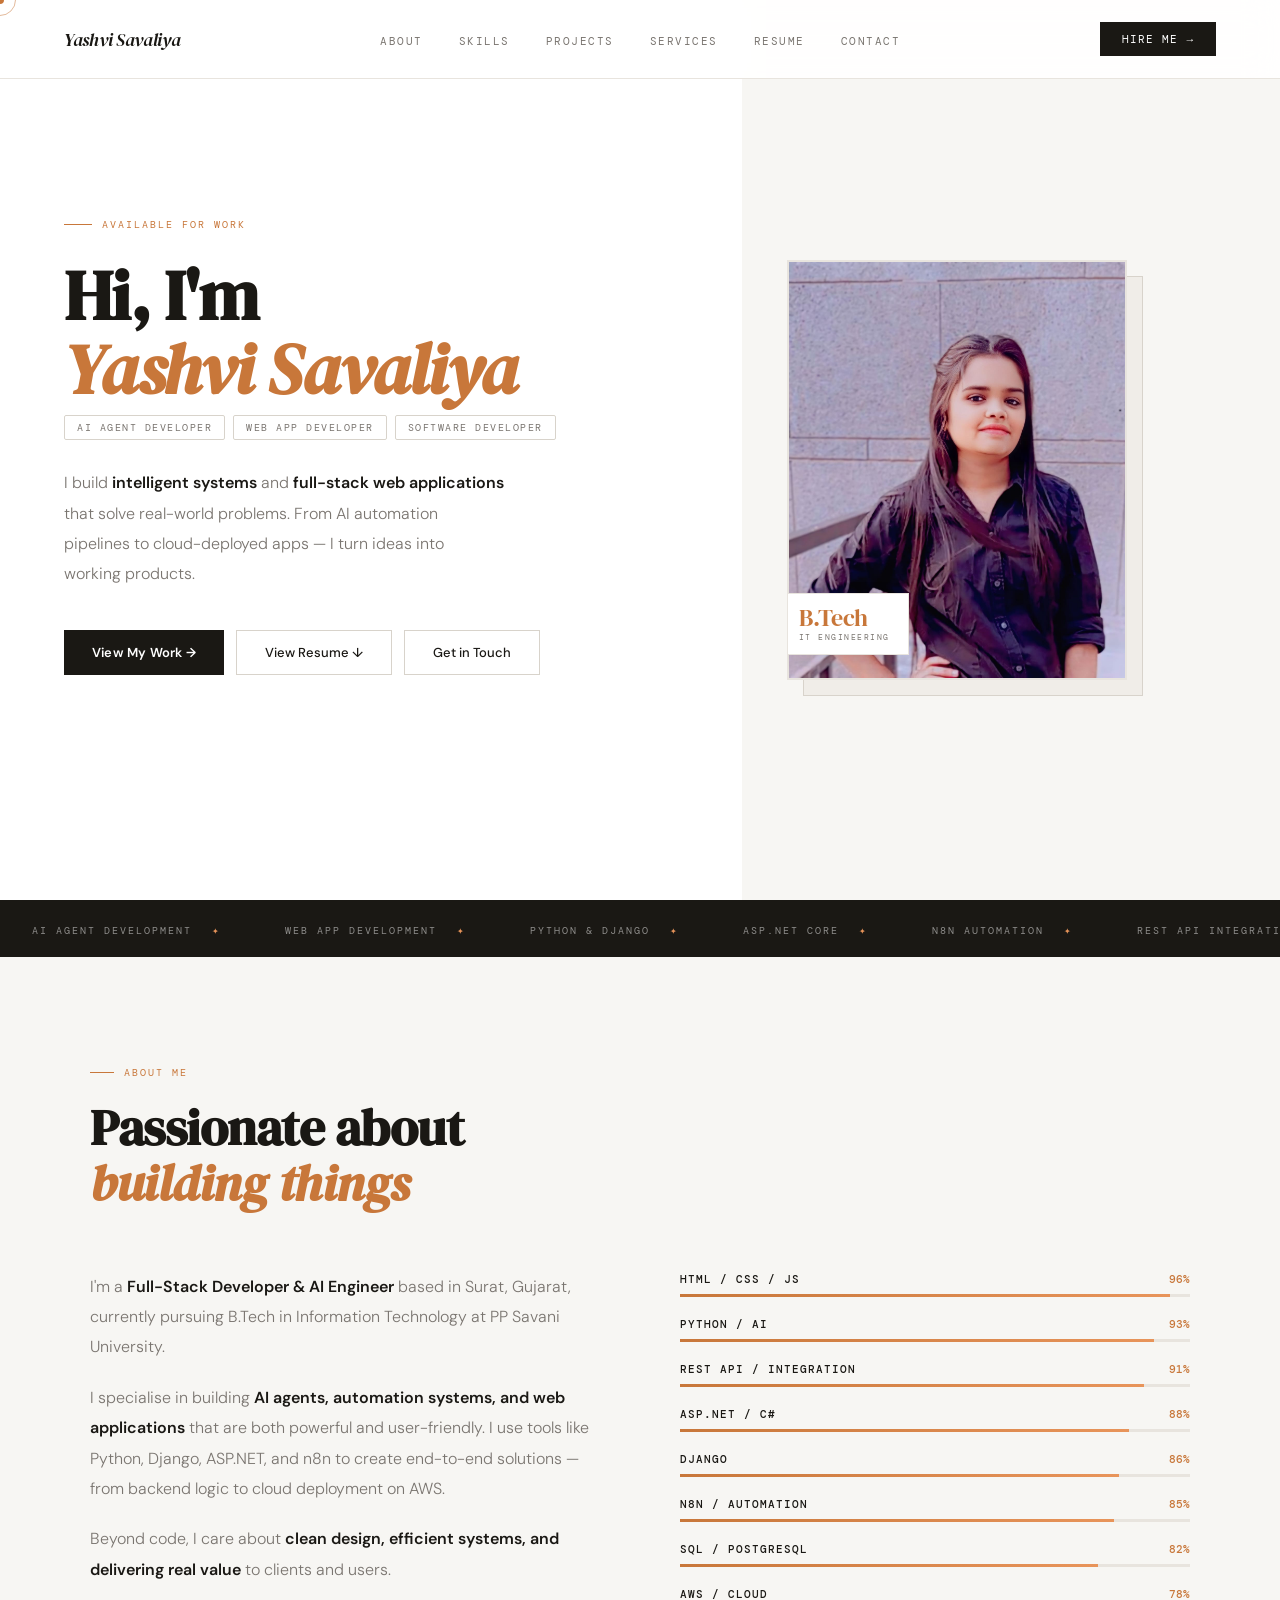
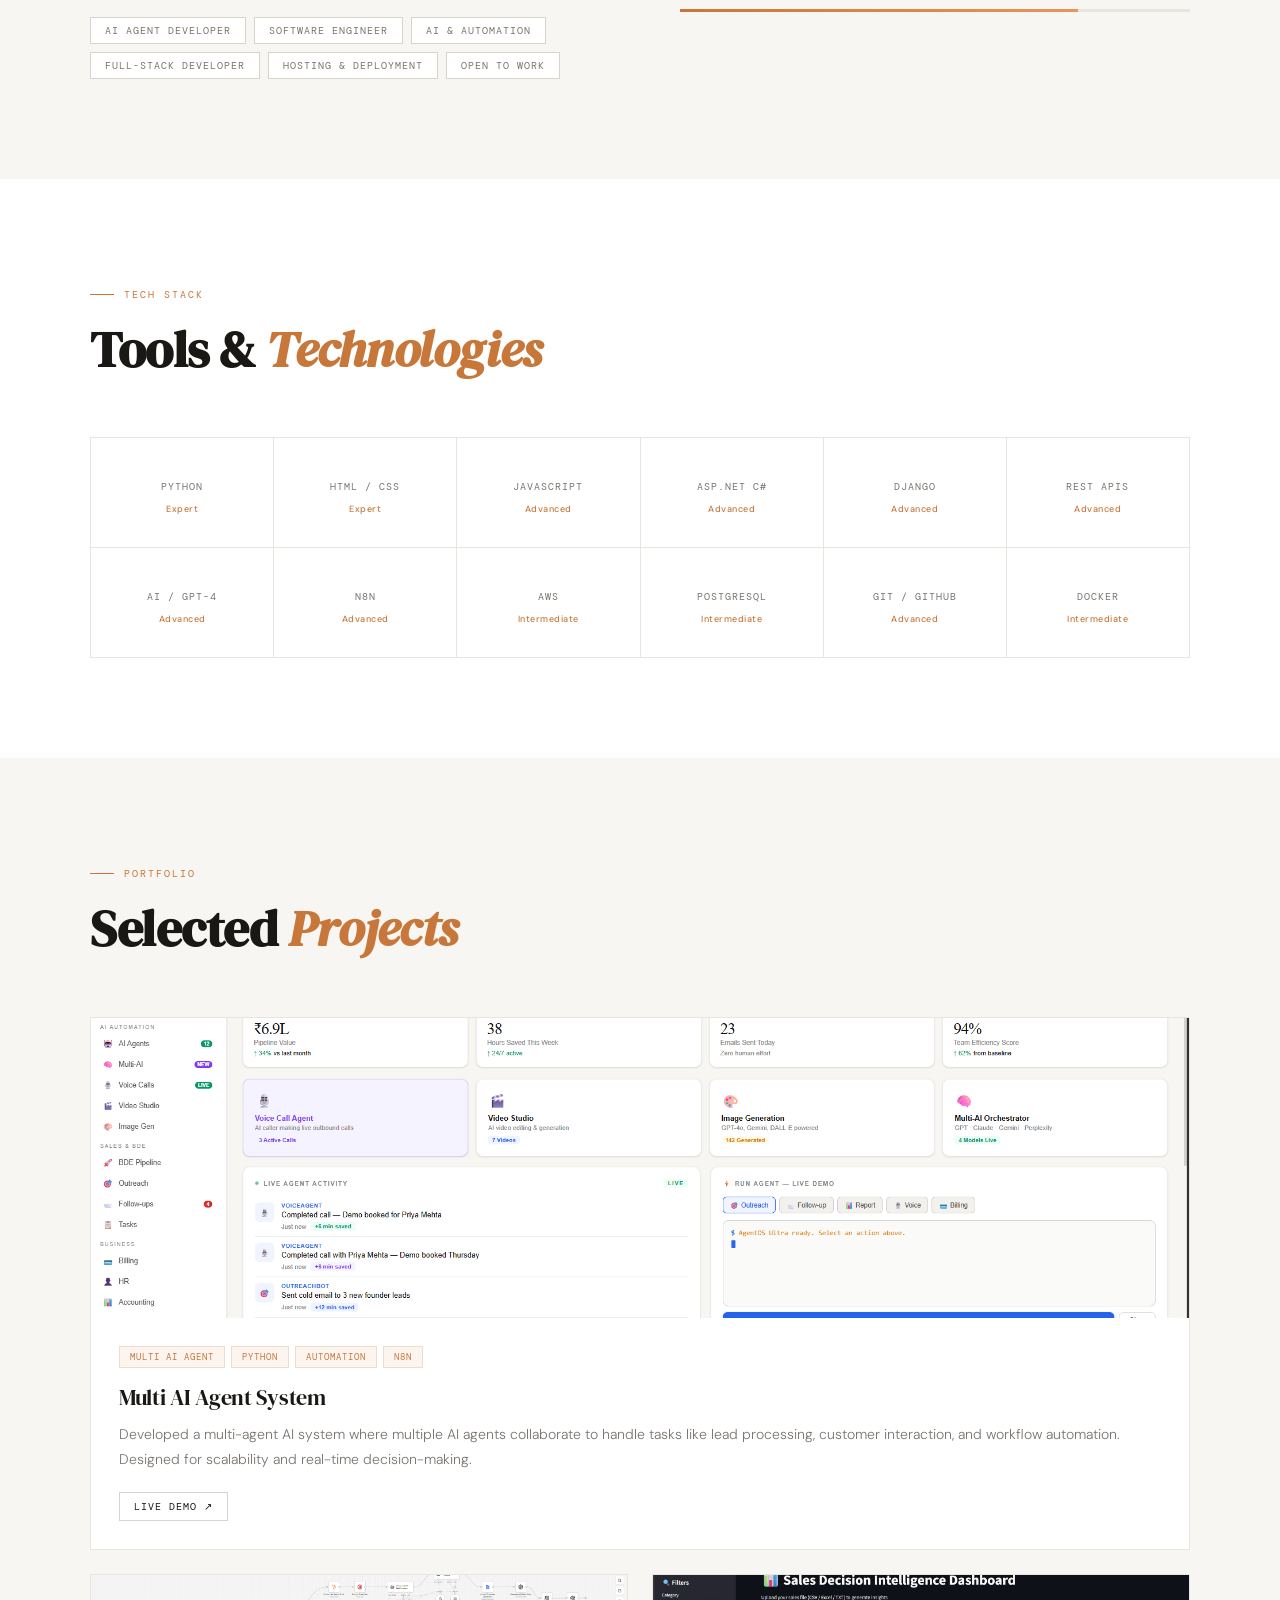
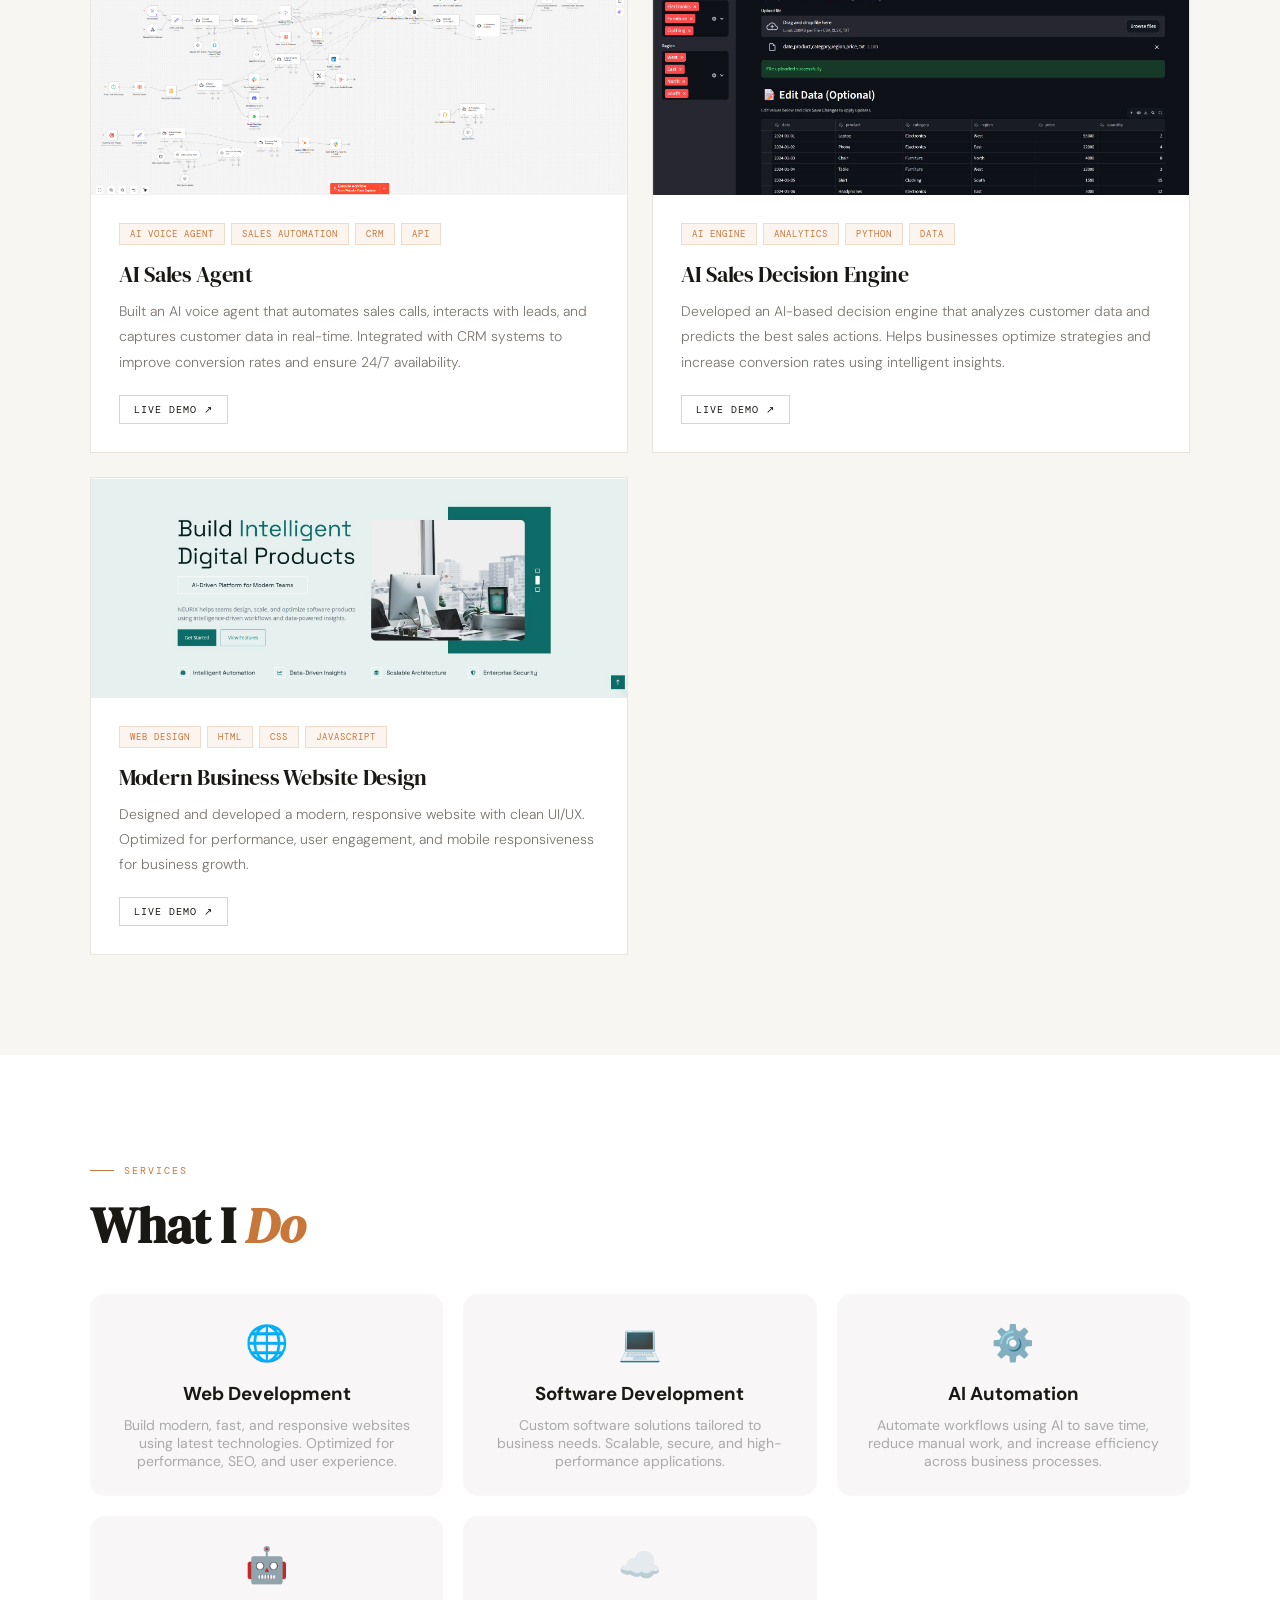
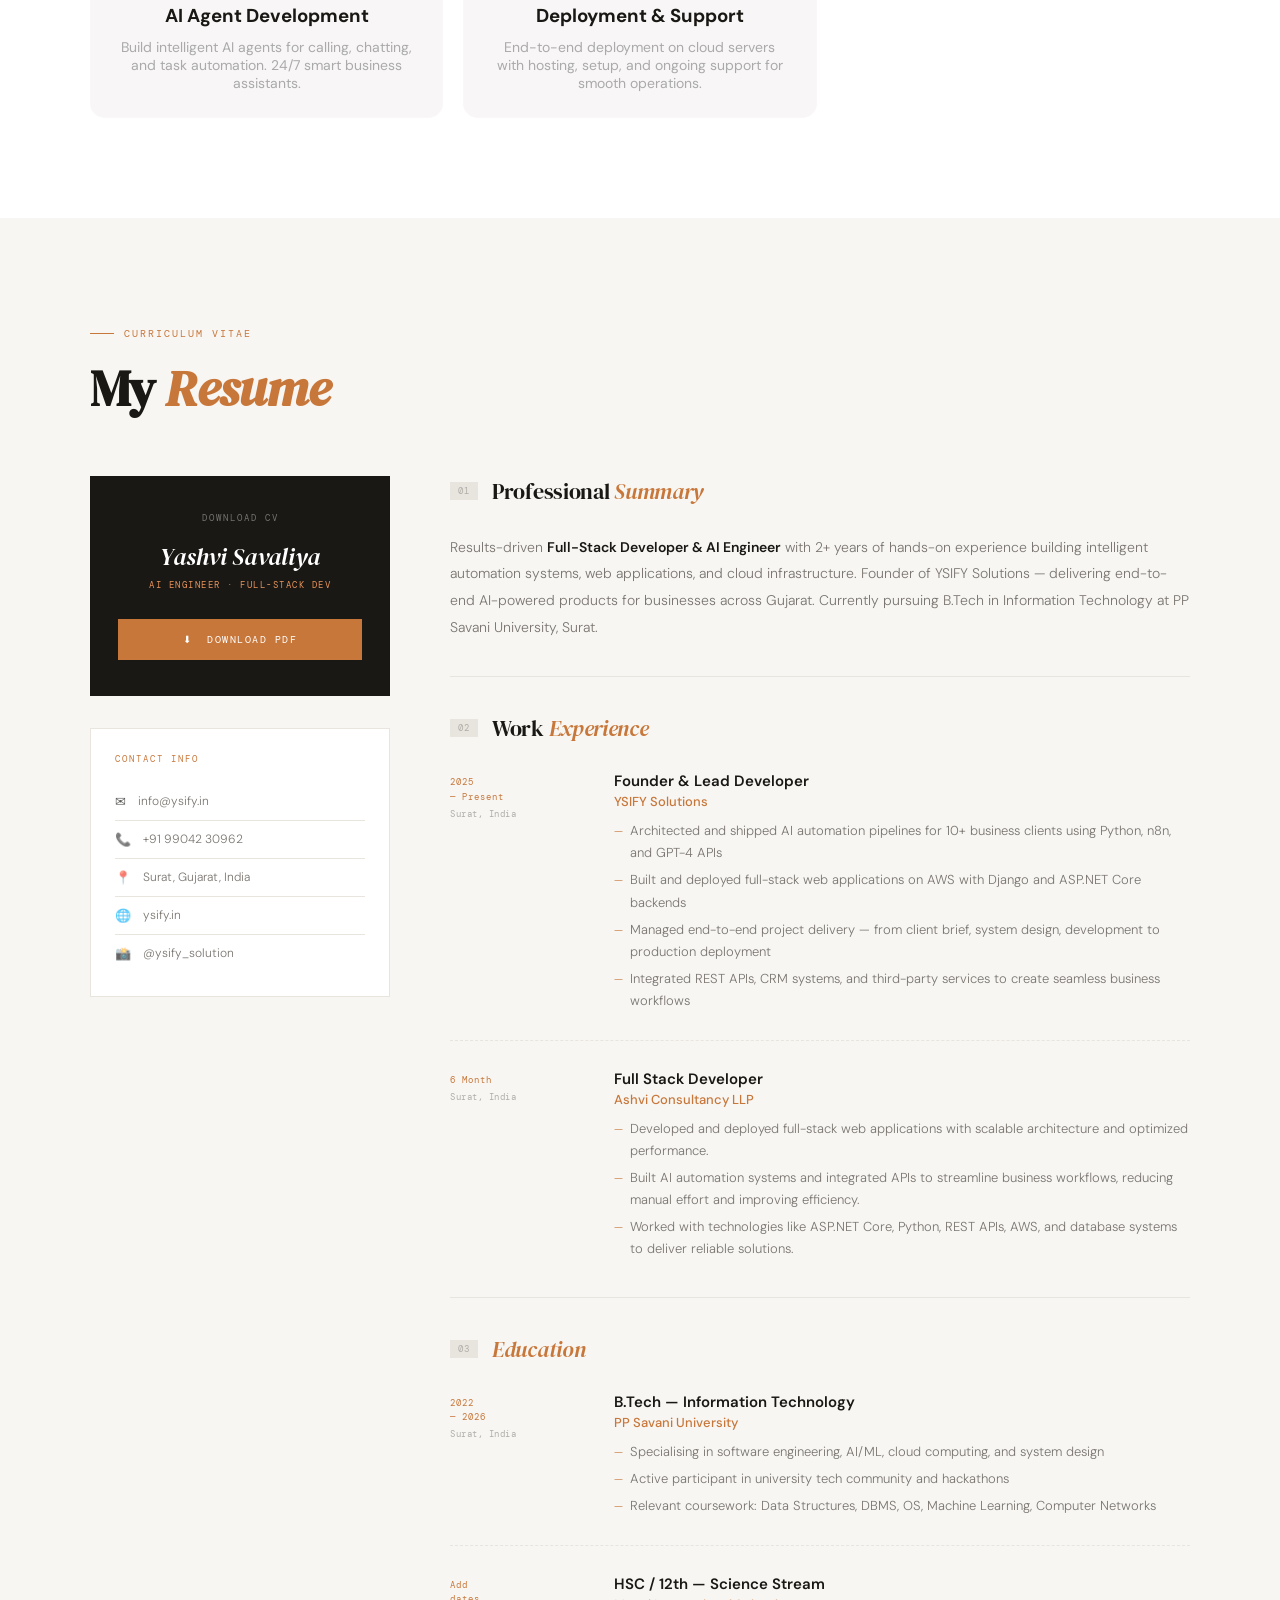
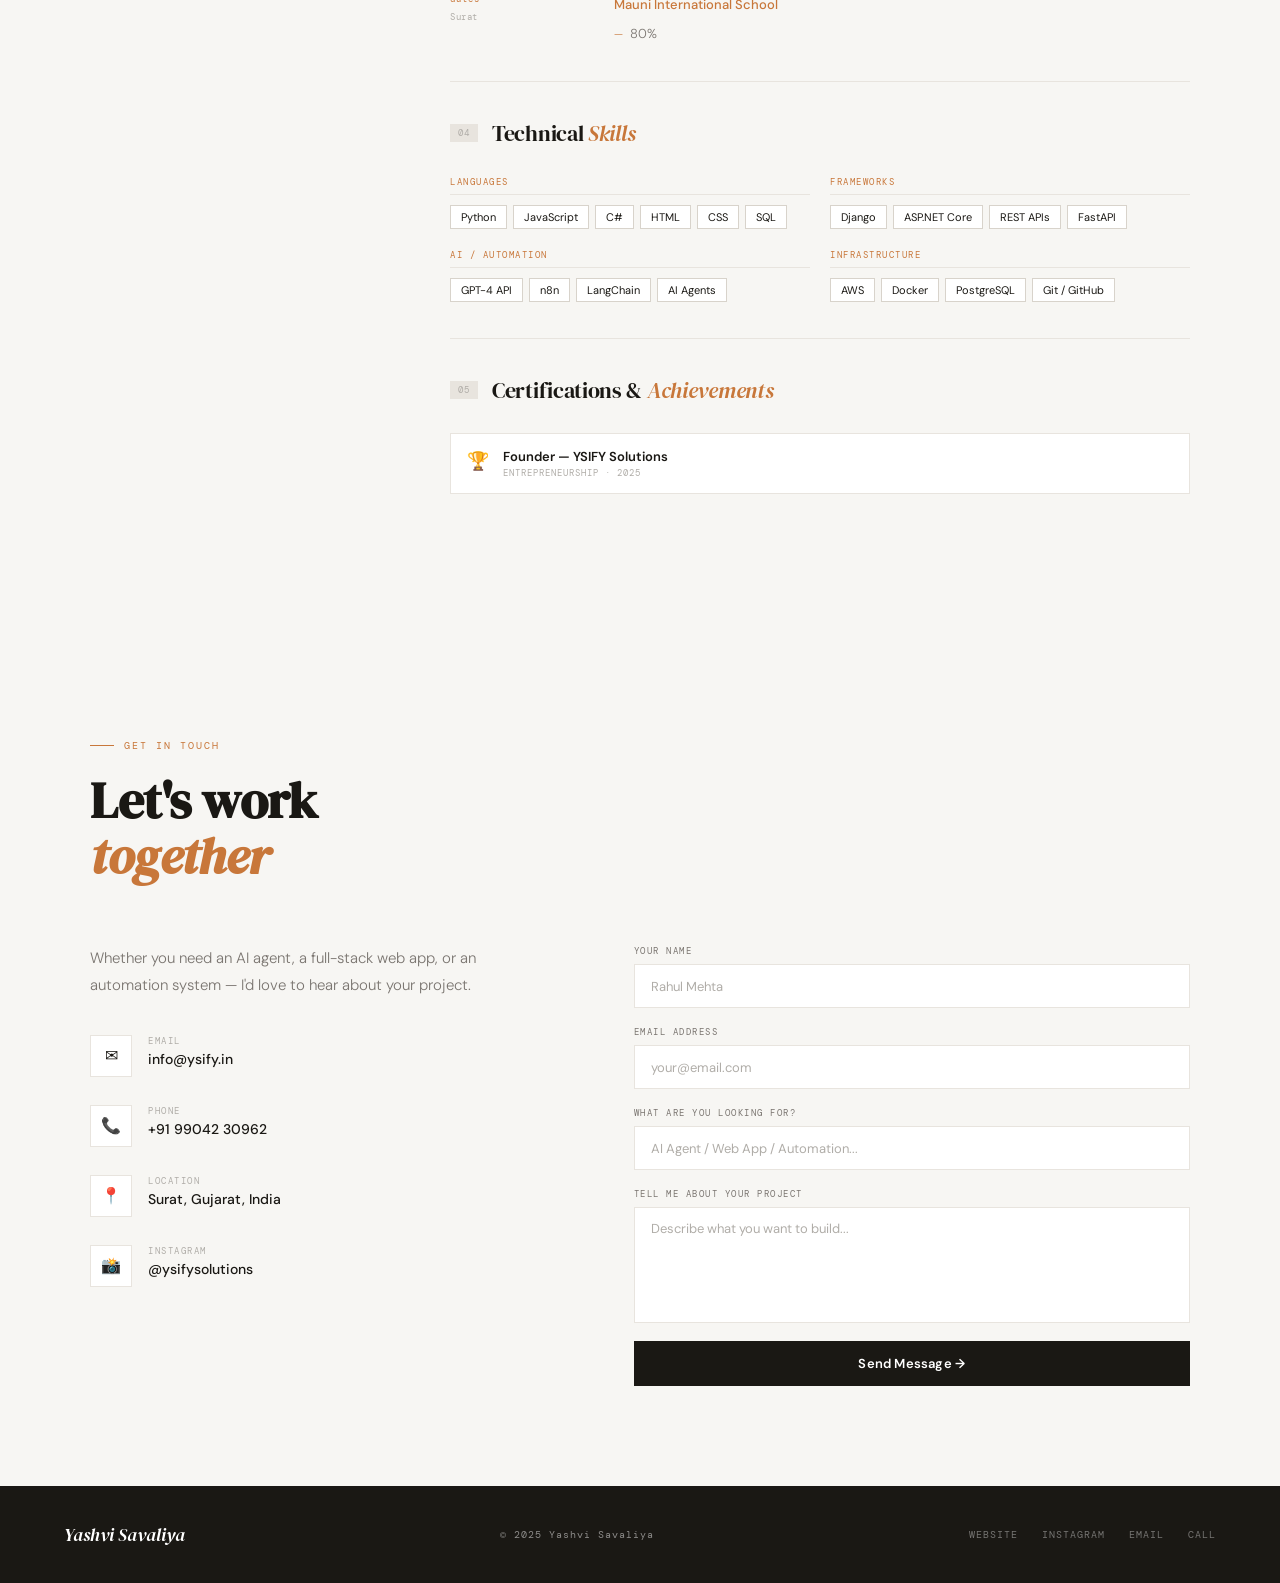
==== commit eb1cdd20: "Update index.html" ====
--- a/index.html
+++ b/index.html
@@ -879,7 +879,7 @@
       <div class="photo-card-bg"></div>
       <div class="photo-card-img" id="photoCard">
        <div class="photo-card-img" id="photoCard">
-  <img id="profileImg" src="images/image1.jpeg" alt="Yashvi Savaliya">
+  <img id="profileImg" src="image1.jpeg" alt="Yashvi Savaliya">
 </div>
       <div class="photo-badge">
         <div class="photo-badge-num">B.Tech</div>
@@ -991,7 +991,7 @@
     <div class="project-card reveal">
   <div class="project-img">
     <div class="slider">
-      <img src="images/image.png" class="slide active">
+      <img src="image.png" class="slide active">
       
       <button class="prev">❮</button>
       <button class="next">❯</button>
@@ -1019,7 +1019,7 @@
     <div class="slider">
      
      
-      <img src="images/sales3.png" class="slide active">
+      <img src="sales3.png" class="slide active">
       <button class="prev">❮</button>
       <button class="next">❯</button>
     </div>
@@ -1045,7 +1045,7 @@
      <div class="project-card reveal">
   <div class="project-img">
     <div class="slider">
-      <img src="images/image3.png" class="slide active">
+      <img src="image3.png" class="slide active">
       
       <button class="prev">❮</button>
       <button class="next">❯</button>
@@ -1072,7 +1072,7 @@
       <div class="project-card reveal">
   <div class="project-img">
     <div class="slider">
-      <img src="images/image4.png" class="slide active">
+      <img src="image4.png" class="slide active">
       
       <button class="prev">❮</button>
       <button class="next">❯</button>
@@ -1160,7 +1160,7 @@
           <div class="rd-label">Download CV</div>
           <div class="rd-name">Yashvi Savaliya</div>
           <div class="rd-title">AI Engineer · Full-Stack Dev</div>
-         <a href="files/yashvi2603.pdf" download class="btn-download">
+         <a href="yashvi2603.pdf" download class="btn-download">
   ⬇ &nbsp;Download PDF
 </a>
         </div>
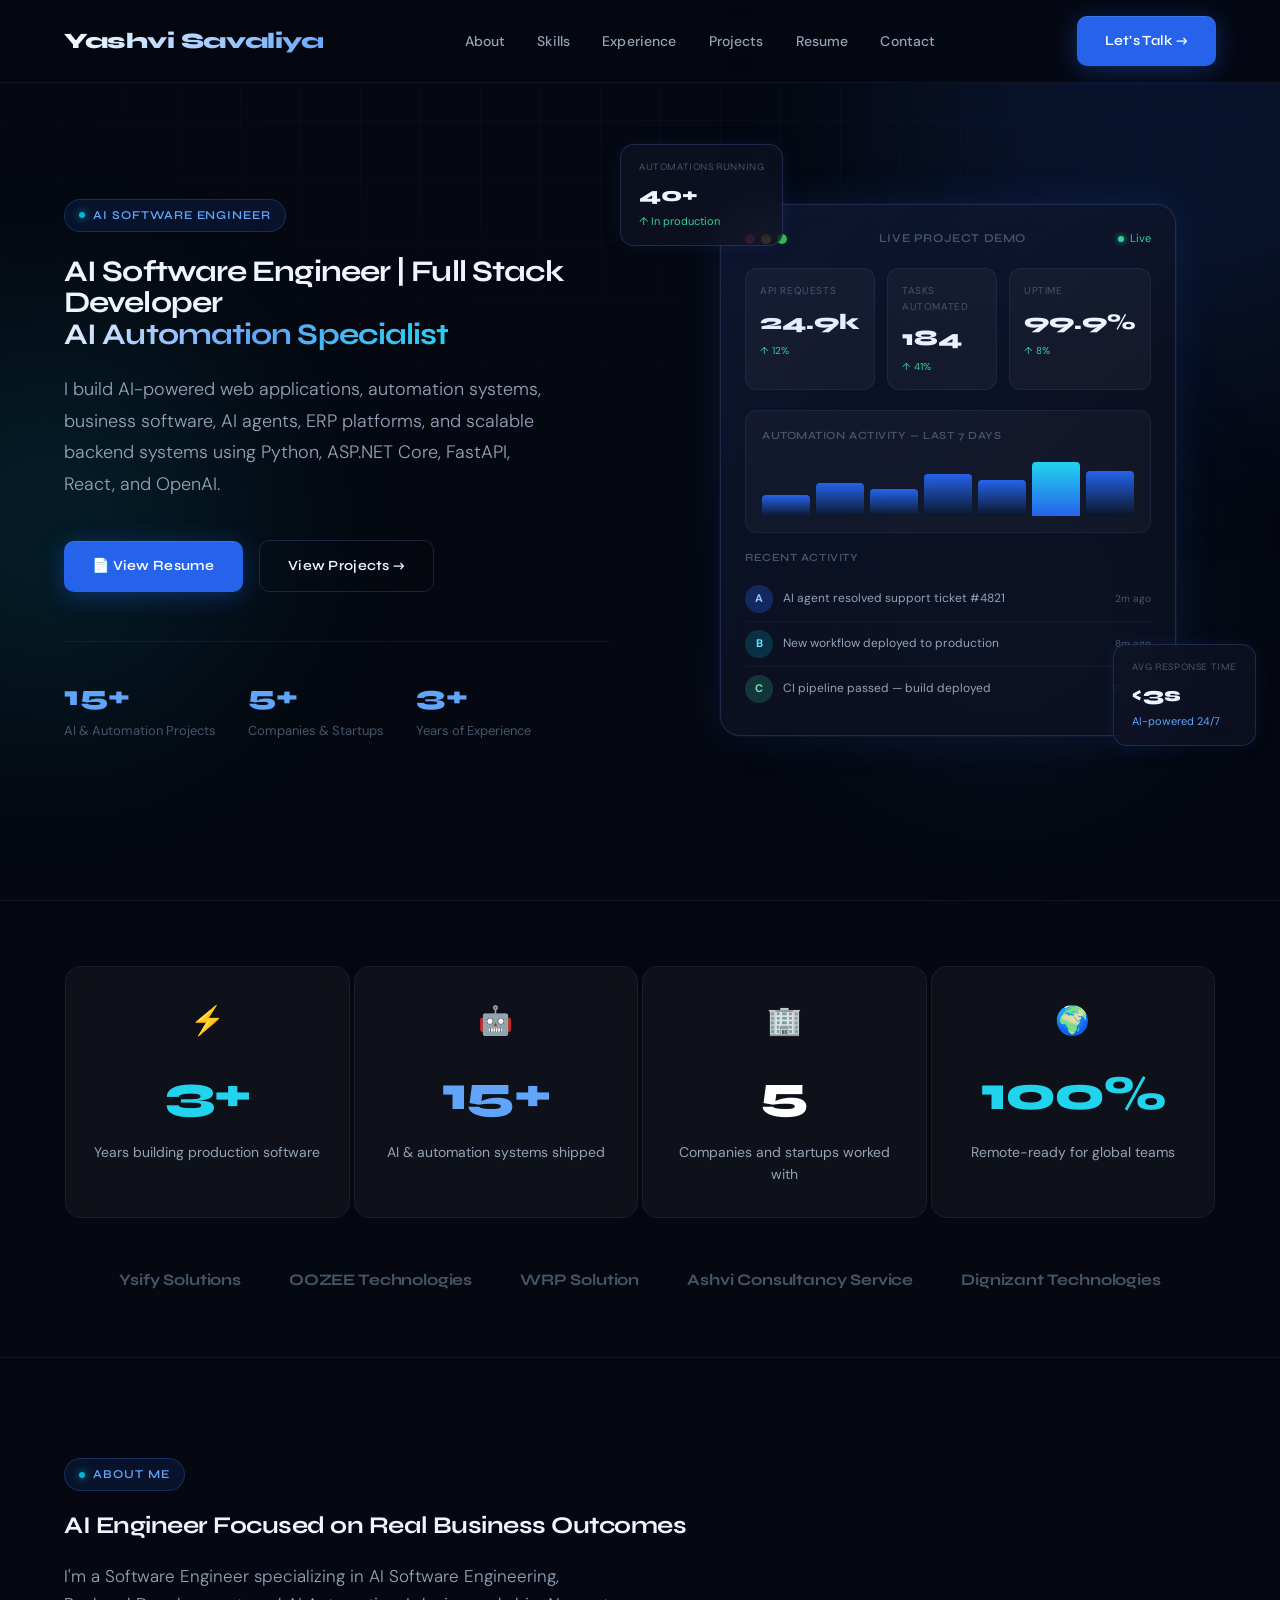
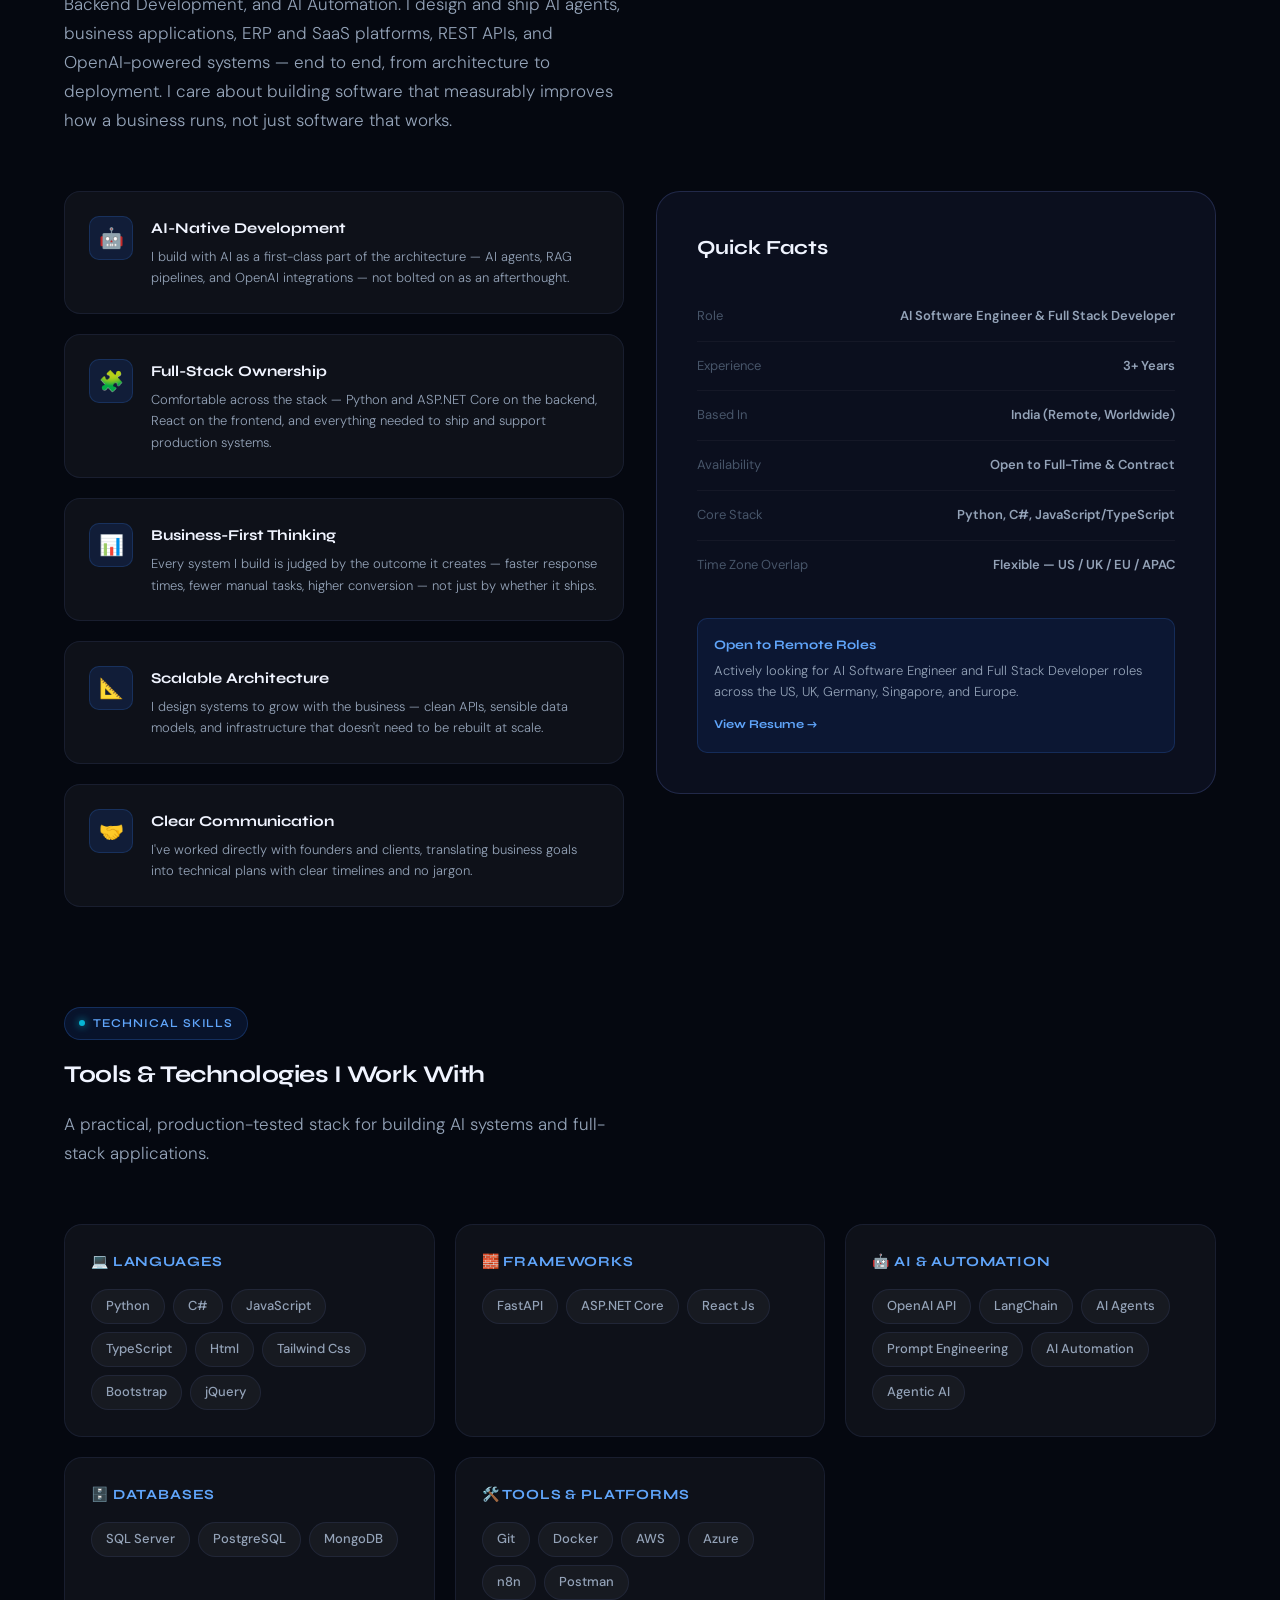
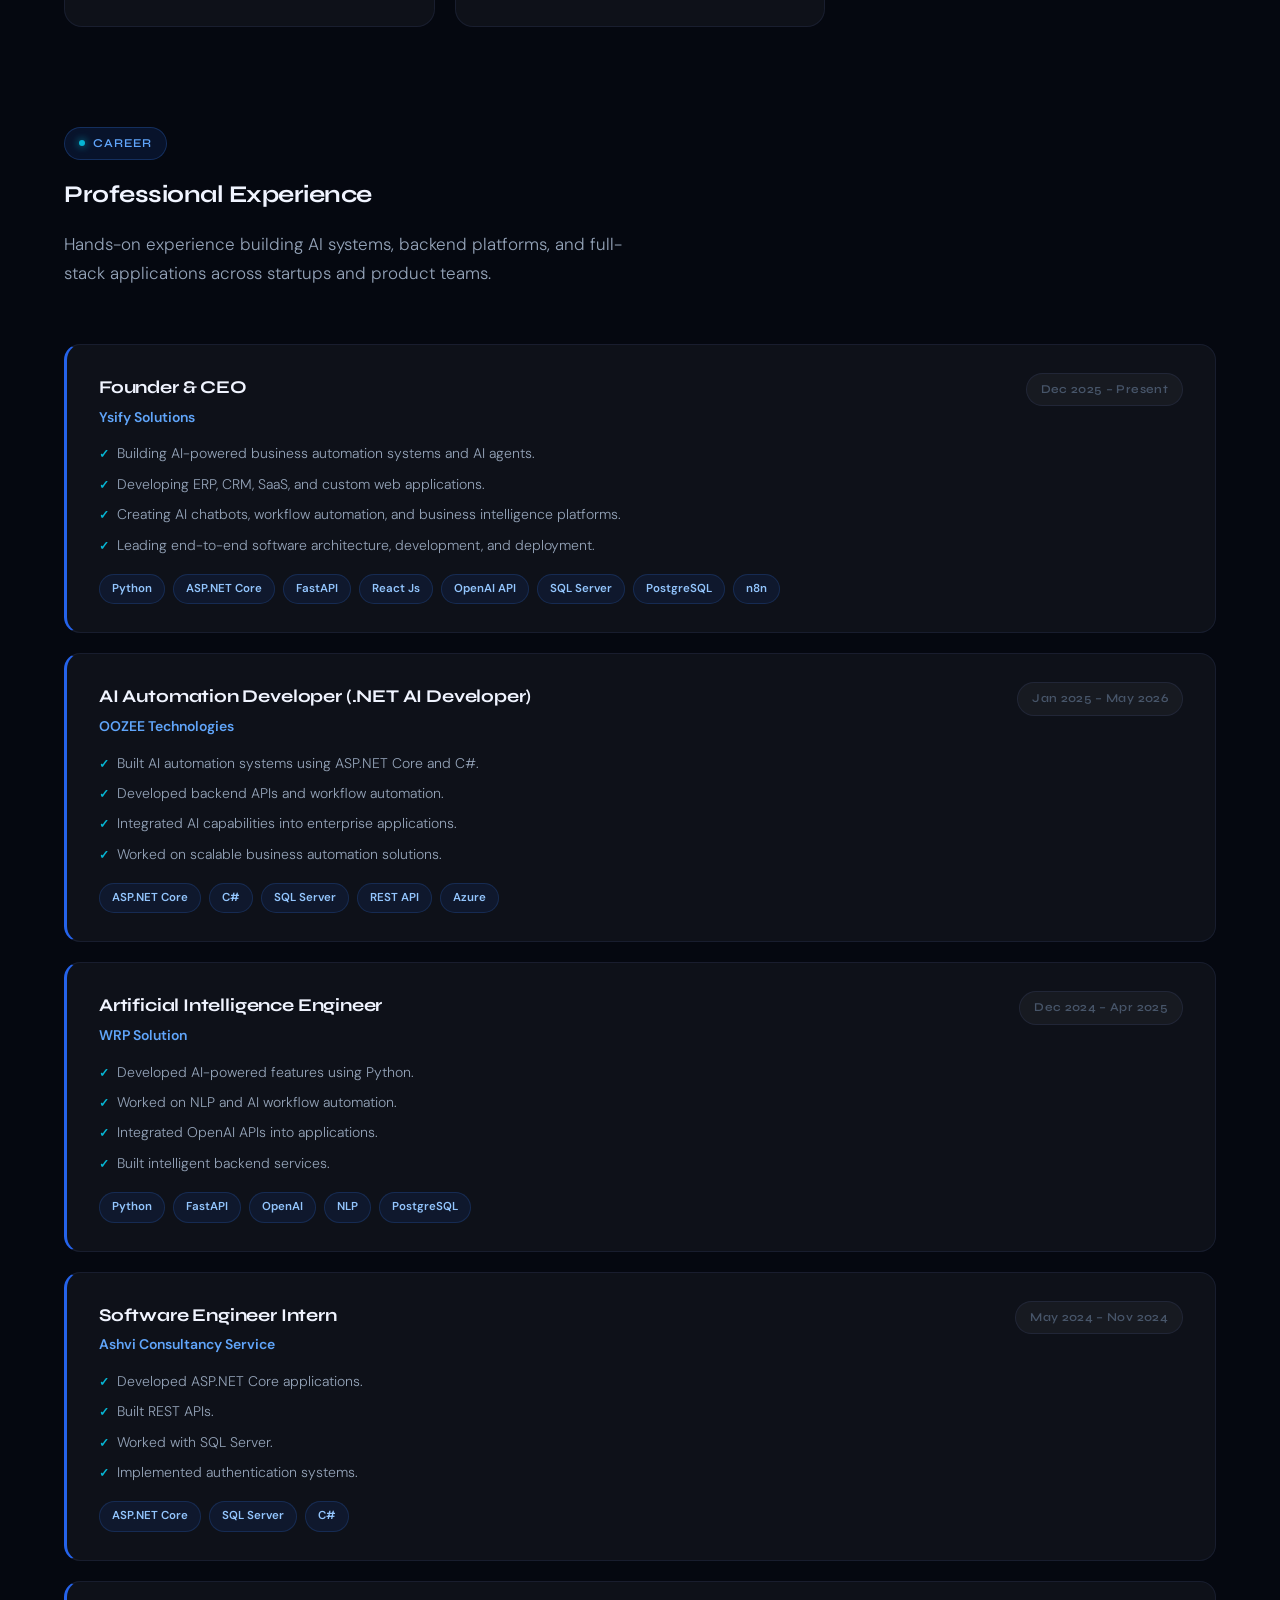
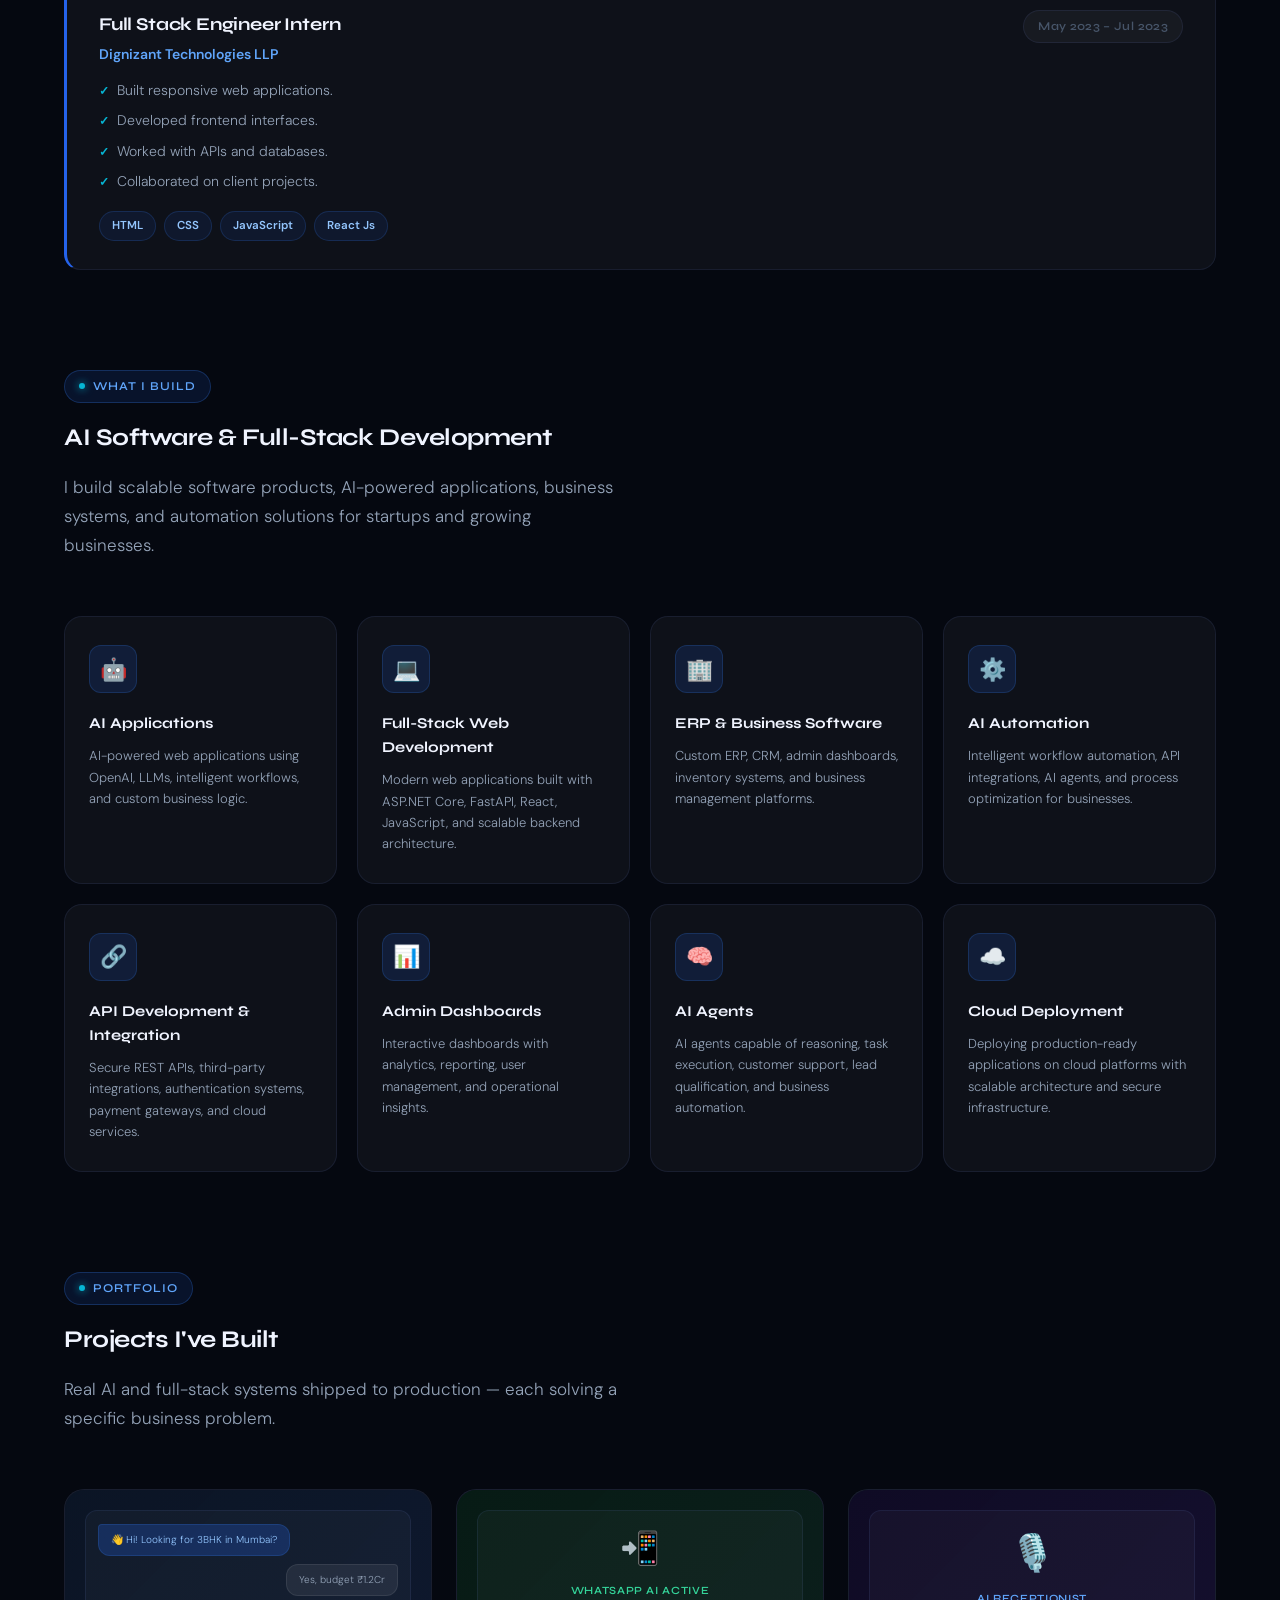
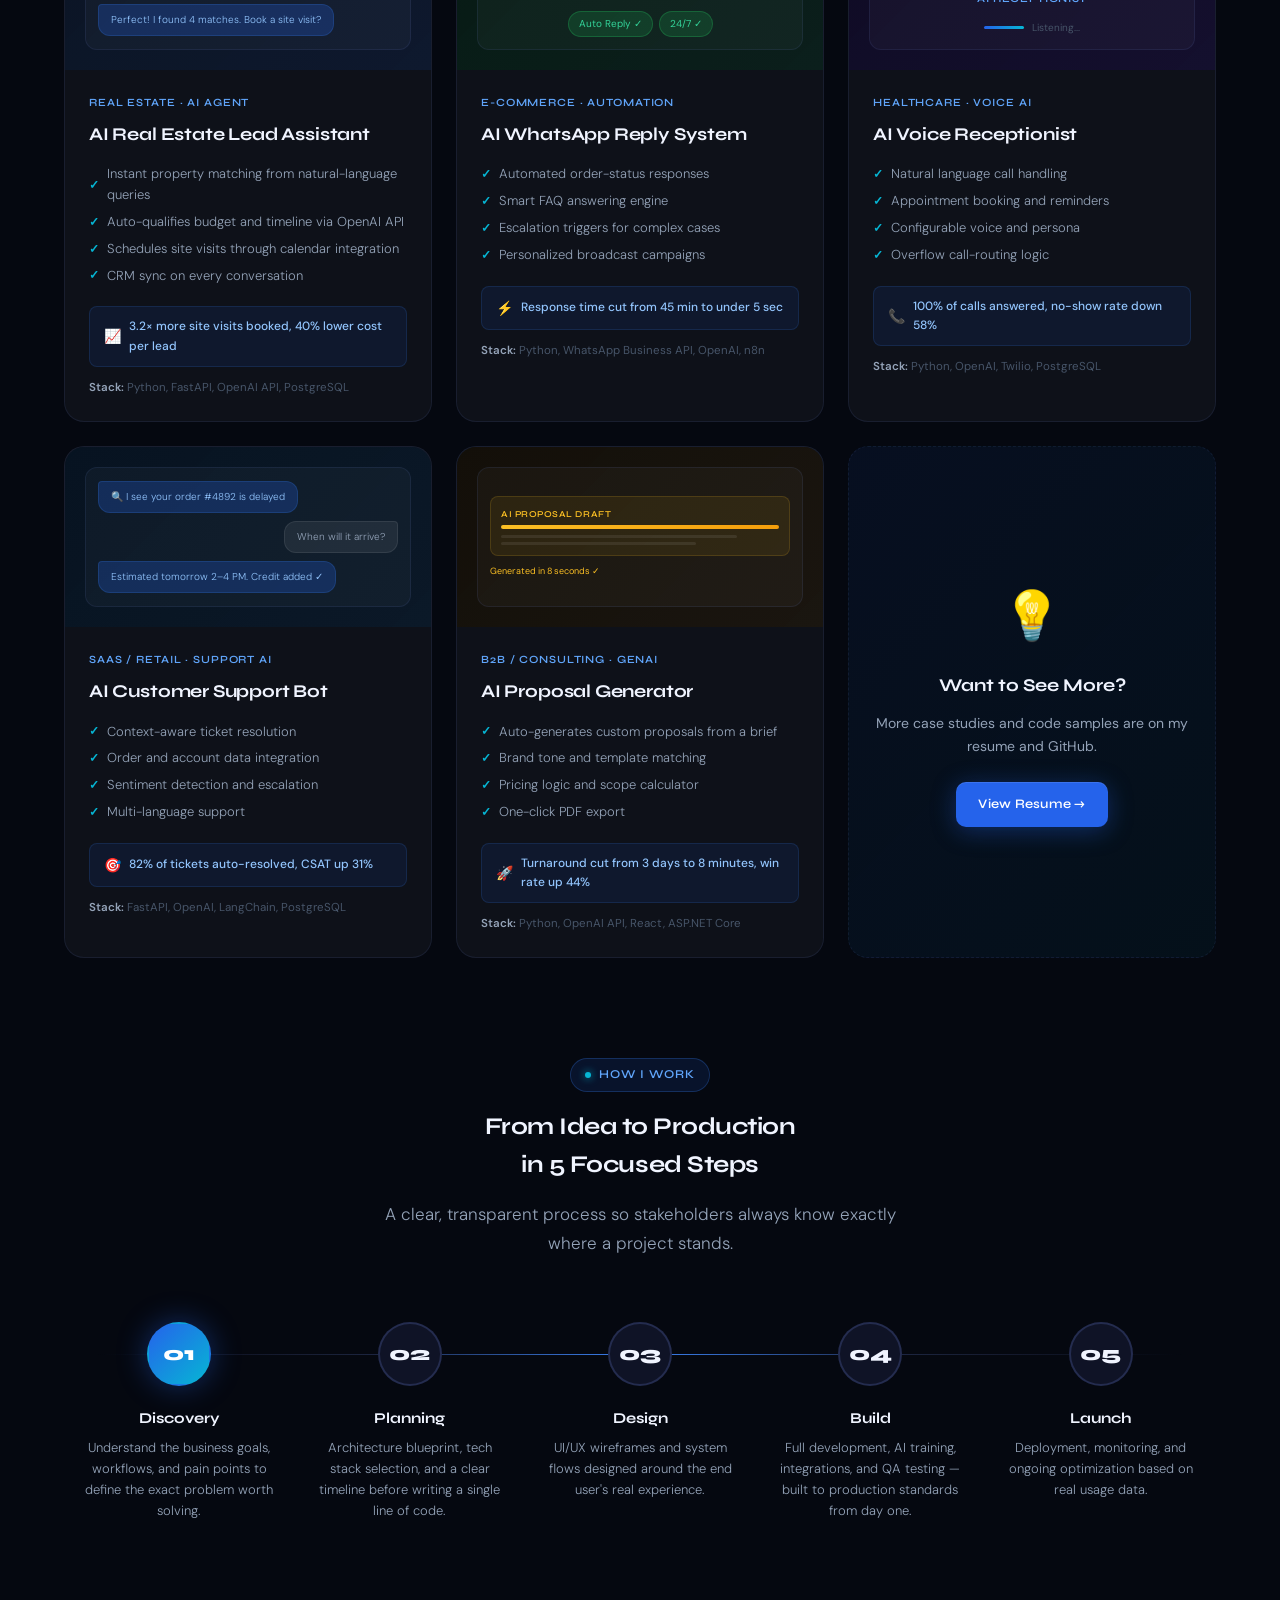
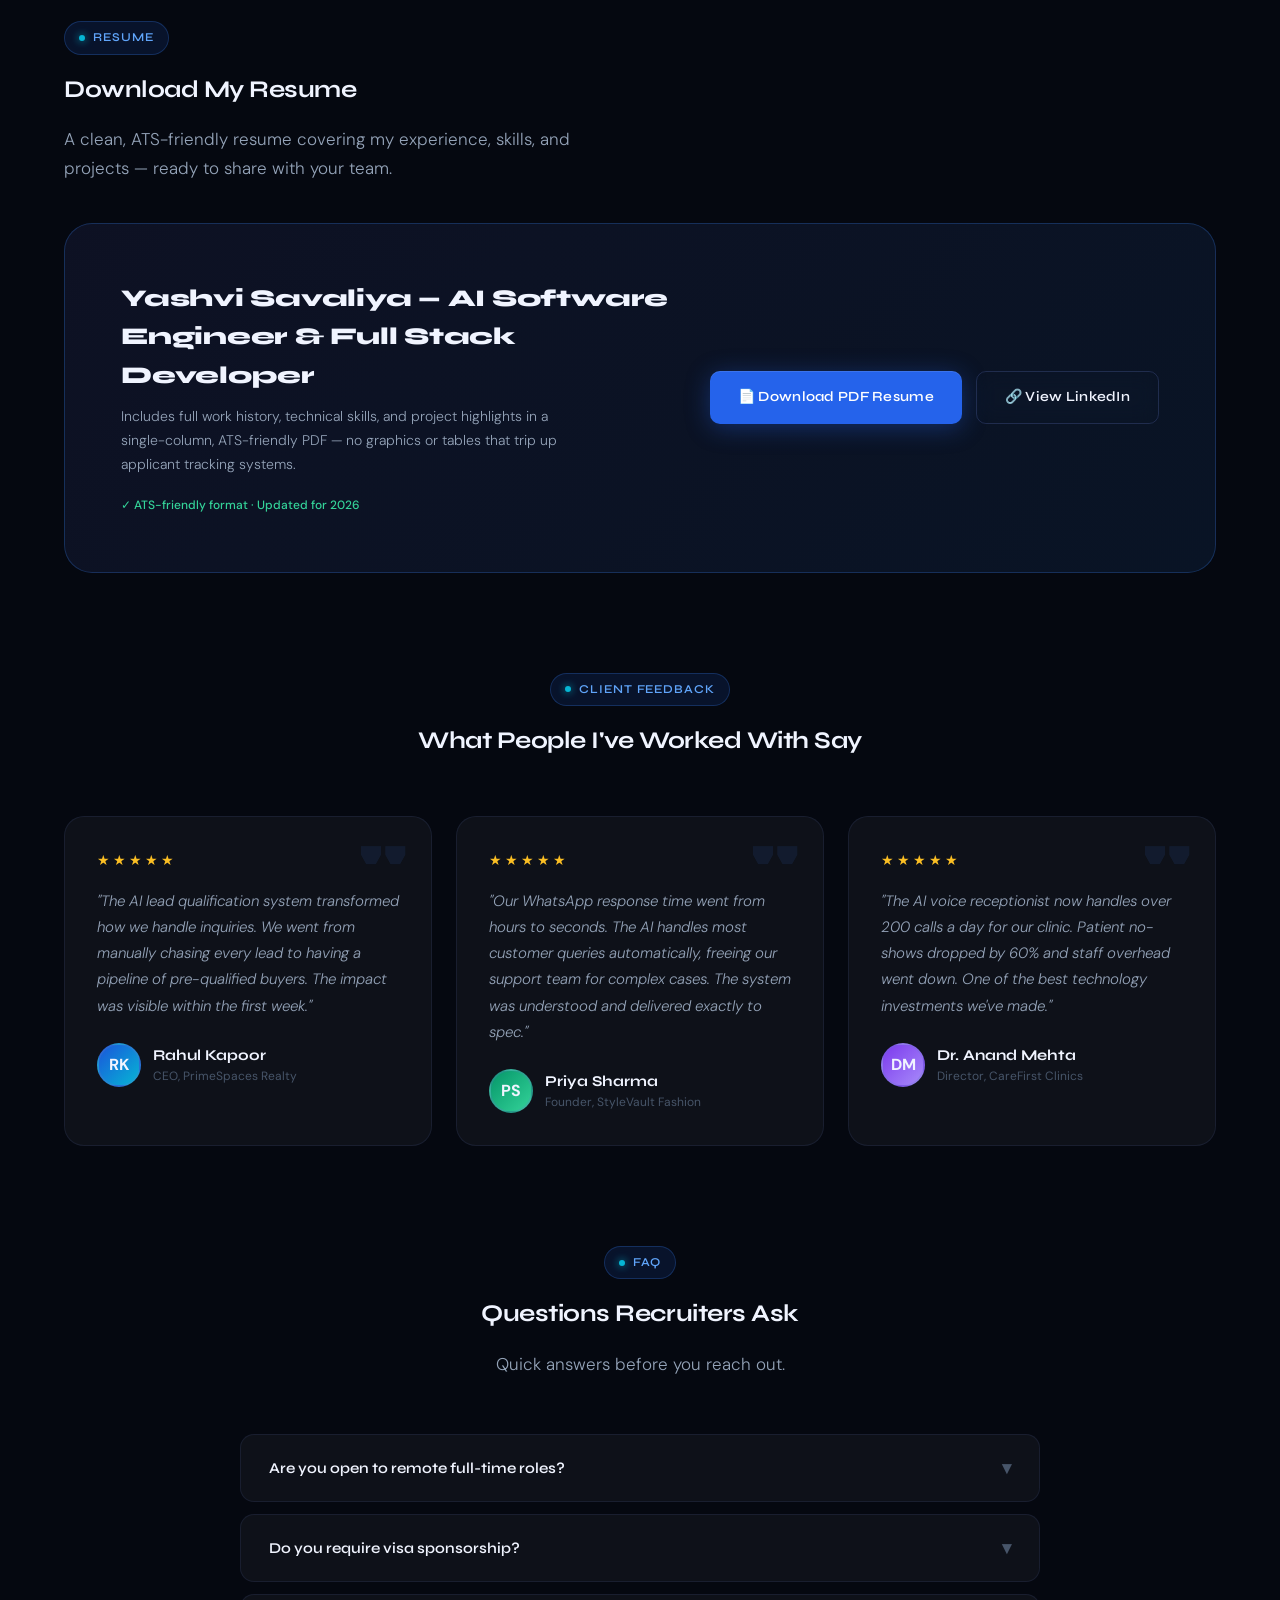
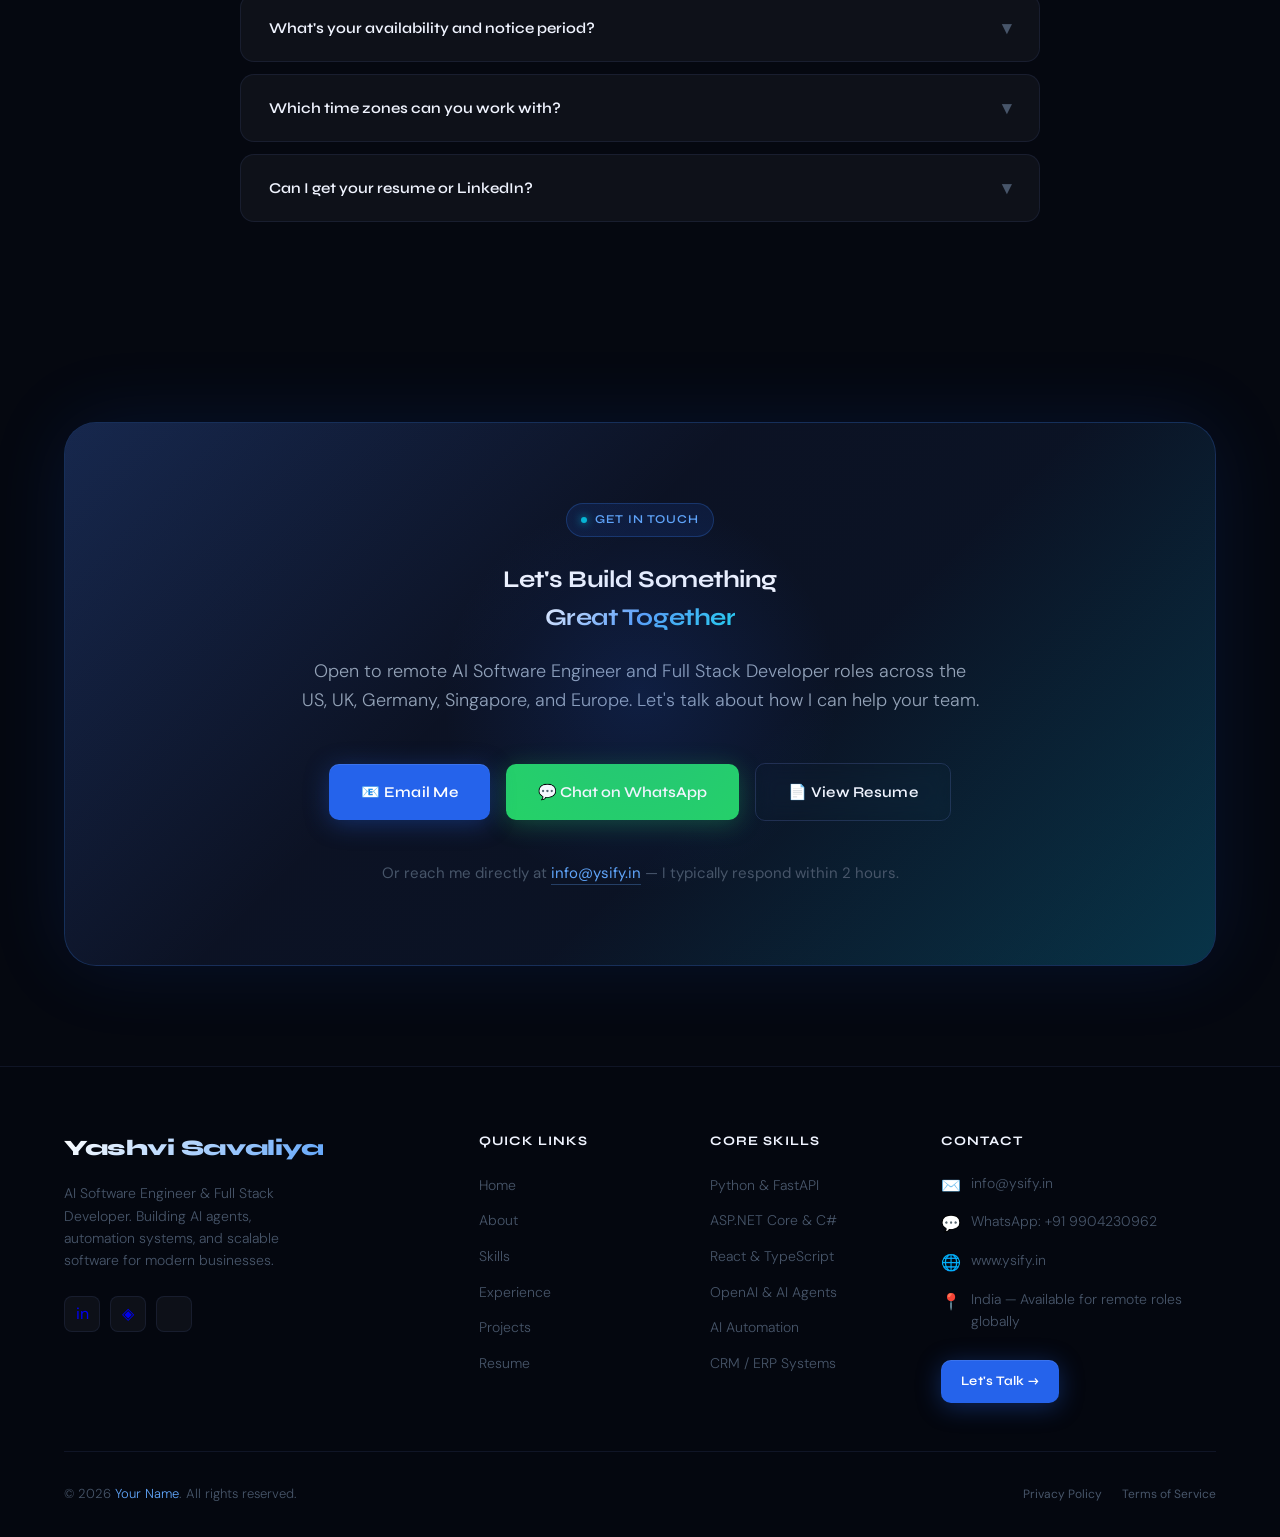
==== commit 330be29a: "Update print statement from 'Hello' to 'Goodbye'" ====
--- a/index.html
+++ b/index.html
@@ -1,1517 +1,1715 @@
 <!DOCTYPE html>
 <html lang="en">
 <head>
-<meta charset="UTF-8">
-<meta name="viewport" content="width=device-width, initial-scale=1.0">
-<title>Yashvi Savaliya</title>
-<link href="https://fonts.googleapis.com/css2?family=DM+Serif+Display:ital@0;1&family=DM+Sans:wght@300;400;500;600&family=DM+Mono:wght@400;500&display=swap" rel="stylesheet">
+<meta charset="UTF-8" />
+<meta name="viewport" content="width=device-width, initial-scale=1.0" />
+<title>Yashvi Savaliya — AI Software Engineer & Full Stack Developer</title>
+<meta name="description" content="AI Software Engineer and Full Stack Developer specializing in AI automation, AI agents, ERP/SaaS platforms, and scalable backend systems with Python, ASP.NET Core, FastAPI, React, and OpenAI. Open to remote roles in the US, UK, Germany, Singapore, and Europe." />
+<meta name="keywords" content="AI Software Engineer, Full Stack Developer, AI Automation Engineer, Python Developer, ASP.NET Core Developer, FastAPI, React Developer, OpenAI Integration, Remote Software Engineer" />
+<meta name="author" content="Your Name" />
+<meta name="robots" content="index, follow" />
+<link rel="canonical" href="https://www.ysify.in/" />
+
+<!-- Open Graph -->
+<meta property="og:type" content="website" />
+<meta property="og:title" content="YashviSavaliya — AI Software Engineer & Full Stack Developer" />
+<meta property="og:description" content="I build AI-powered web applications, automation systems, AI agents, ERP platforms, and scalable backend systems using Python, ASP.NET Core, FastAPI, React, and OpenAI." />
+<meta property="og:url" content="https://www.ysify.in/" />
+<meta property="og:site_name" content="Your Name — Portfolio" />
+<meta property="og:image" content="https://www.ysify.in/og-image.jpg" />
+
+<!-- Twitter -->
+<meta name="twitter:card" content="summary_large_image" />
+<meta name="twitter:title" content="Your Name — AI Software Engineer & Full Stack Developer" />
+<meta name="twitter:description" content="AI Software Engineer specializing in AI automation, AI agents, and scalable full-stack systems. Open to remote roles worldwide." />
+<meta name="twitter:image" content="https://www.ysify.in/og-image.jpg" />
+
+<!-- Structured Data -->
+<script type="application/ld+json">
+{
+  "@context": "https://schema.org",
+  "@type": "Person",
+  "name": "Your Name",
+  "jobTitle": "AI Software Engineer & Full Stack Developer",
+  "url": "https://www.ysify.in/",
+  "email": "mailto:info@ysify.in",
+  "worksFor": {
+    "@type": "Organization",
+    "name": "Ysify Solutions"
+  },
+  "knowsAbout": [
+    "Python", "C#", "JavaScript", "TypeScript", "FastAPI", "ASP.NET Core", "React",
+    "OpenAI API", "LangChain", "AI Agents", "Prompt Engineering", "AI Automation", "RAG",
+    "SQL Server", "PostgreSQL", "MongoDB", "Docker", "AWS", "Azure", "n8n"
+  ],
+  "sameAs": [
+    "https://www.linkedin.com/in/your-profile",
+    "https://github.com/your-profile"
+  ]
+}
+</script>
+
+<link rel="preconnect" href="https://fonts.googleapis.com" />
+<link rel="preconnect" href="https://fonts.gstatic.com" crossorigin />
+<link href="https://fonts.googleapis.com/css2?family=Syne:wght@400;500;600;700;800&family=DM+Sans:ital,opsz,wght@0,9..40,300;0,9..40,400;0,9..40,500;1,9..40,300&display=swap" rel="stylesheet" />
 <style>
-:root {
-  --white: #ffffff;
-  --off: #f7f6f3;
-  --off2: #f0ede8;
-  --border: #e8e4de;
-  --border2: #d8d3cb;
-  --text: #1a1814;
-  --muted: #7a7570;
-  --dim: #b0ada8;
-  --accent: #1a1814;
-  --ink: #2d2925;
-  --warm: #c8773a;
-  --warm2: #e8945a;
-  --warm-light: rgba(200,119,58,0.08);
-  --warm-border: rgba(200,119,58,0.2);
-}
-
-*, *::before, *::after { margin:0; padding:0; box-sizing:border-box; }
-html { scroll-behavior: smooth; font-size: 16px; }
-body {
-  font-family: 'DM Sans', sans-serif;
-  background: var(--white);
-  color: var(--text);
-  overflow-x: hidden;
-}
-
-/* ── CURSOR ── */
-.cursor {
-  width: 8px; height: 8px;
-  background: var(--warm);
-  border-radius: 50%;
-  position: fixed; pointer-events: none; z-index: 9999;
-  transition: transform 0.15s ease;
-  mix-blend-mode: multiply;
-}
-.cursor-ring {
-  width: 32px; height: 32px;
-  border: 1px solid var(--warm);
-  border-radius: 50%;
-  position: fixed; pointer-events: none; z-index: 9998;
-  transition: all 0.25s ease;
-  opacity: 0.5;
-}
-
-/* ── NAV ── */
-nav {
-  position: fixed; top:0; left:0; right:0; z-index:100;
-  display: flex; align-items:center; justify-content:space-between;
-  padding: 22px 64px;
-  background: rgba(255,255,255,0.9);
-  backdrop-filter: blur(16px);
-  border-bottom: 1px solid var(--border);
-}
-.nav-logo {
-  font-family: 'DM Serif Display', serif;
-  font-size: 18px; font-style: italic;
-  color: var(--text); text-decoration: none;
-  letter-spacing: -0.3px;
-}
-.nav-logo span { color: var(--warm); }
-.nav-links { display:flex; gap:36px; list-style:none; }
-.nav-links a {
-  font-family: 'DM Mono', monospace;
-  font-size: 11px; letter-spacing: 1.5px; text-transform: uppercase;
-  color: var(--muted); text-decoration: none;
-  transition: color 0.2s;
-  position: relative;
-}
-.nav-links a::after {
-  content: '';
-  position: absolute; bottom: -2px; left: 0; right: 0; height: 1px;
-  background: var(--warm);
-  transform: scaleX(0); transform-origin: left;
-  transition: transform 0.25s ease;
-}
-.nav-links a:hover { color: var(--warm); }
-.nav-links a:hover::after { transform: scaleX(1); }
-.nav-cta {
-  font-family: 'DM Mono', monospace;
-  font-size: 11px; letter-spacing: 1px; text-transform: uppercase;
-  background: var(--text);
-  color: var(--white);
-  padding: 10px 22px; border: none; cursor: pointer;
-  text-decoration: none;
-  transition: background 0.2s, transform 0.2s;
-}
-.nav-cta:hover { background: var(--warm); transform: translateY(-1px); }
-
-/* ── HERO ── */
-.hero {
-  min-height: 100vh;
-  display: grid; grid-template-columns: 1.1fr 0.9fr;
-  align-items: center;
-  padding: 120px 64px 80px;
-  position: relative;
-  background: var(--white);
-}
-.hero::before {
-  content: '';
-  position: absolute; top: 0; right: 0;
-  width: 42%; height: 100%;
-  background: var(--off);
-  z-index: 0;
-}
-.hero-left { position: relative; z-index: 1; padding-right: 80px; }
-.hero-right { position: relative; z-index: 1; display: flex; justify-content: center; align-items: center; }
-
-.hero-label {
-  display: inline-flex; align-items: center; gap: 10px;
-  font-family: 'DM Mono', monospace;
-  font-size: 10px; letter-spacing: 2px; text-transform: uppercase;
-  color: var(--warm);
-  margin-bottom: 28px;
-}
-.hero-label::before {
-  content: ''; width: 28px; height: 1px;
-  background: var(--warm);
-}
-
-.hero-name {
-  font-family: 'DM Serif Display', serif;
-  font-size: clamp(48px, 5.5vw, 80px);
-  line-height: 1.05;
-  color: var(--text);
-  margin-bottom: 8px;
-  letter-spacing: -1px;
-}
-.hero-name em {
-  font-style: italic;
-  color: var(--warm);
-}
-
-.hero-roles {
-  display: flex; flex-wrap: wrap; gap: 8px;
-  margin-bottom: 28px;
-}
-.role-tag {
-  font-family: 'DM Mono', monospace;
-  font-size: 10px; letter-spacing: 1.5px; text-transform: uppercase;
-  border: 1px solid var(--border2);
-  color: var(--muted);
-  padding: 5px 12px;
-  border-radius: 2px;
-}
-
-.hero-desc {
-  font-size: 16px; line-height: 1.9;
-  color: var(--muted);
-  max-width: 440px;
-  margin-bottom: 40px;
-  font-weight: 300;
-}
-.hero-desc strong { color: var(--text); font-weight: 600; }
-
-.hero-btns { display: flex; gap: 12px; flex-wrap: wrap; margin-bottom: 56px; }
-.btn-primary {
-  display: inline-flex; align-items: center; gap: 8px;
-  background: var(--text);
-  color: var(--white);
-  font-family: 'DM Sans', sans-serif; font-size: 13px; font-weight: 600;
-  padding: 14px 28px; text-decoration: none;
-  transition: background 0.2s, transform 0.2s;
-  letter-spacing: 0.2px;
-}
-.btn-primary:hover { background: var(--warm); transform: translateY(-2px); }
-.btn-outline {
-  display: inline-flex; align-items: center; gap: 8px;
-  border: 1.5px solid var(--border2);
-  color: var(--text);
-  font-family: 'DM Sans', sans-serif; font-size: 13px; font-weight: 500;
-  padding: 13px 28px; text-decoration: none;
-  transition: border-color 0.2s, color 0.2s, transform 0.2s;
-}
-.btn-outline:hover { border-color: var(--warm); color: var(--warm); transform: translateY(-2px); }
-
-.hero-stats {
-  display: flex; gap: 40px;
-  padding-top: 40px;
-  border-top: 1px solid var(--border);
-}
-.stat-num {
-  font-family: 'DM Serif Display', serif;
-  font-size: 38px; line-height: 1;
-  color: var(--warm);
-}
-.stat-label {
-  font-family: 'DM Mono', monospace;
-  font-size: 9px; letter-spacing: 1.5px; text-transform: uppercase;
-  color: var(--dim); margin-top: 4px;
-}
-
-/* hero photo card */
-.photo-card {
-  width: 340px; height: 420px;
-  position: relative;
-}
-.photo-card-bg {
-  position: absolute; bottom: -16px; right: -16px;
-  width: 100%; height: 100%;
-  border: 1.5px solid var(--border2);
-  background: var(--off2);
-}
-.photo-card-img {
-  position: relative; z-index: 1;
-  width: 100%; height: 100%;
-  background: var(--off2);
-  overflow: hidden;
-  display: flex; align-items: center; justify-content: center;
-  border: 1.5px solid var(--border);
-}
-.photo-card-img img {
-  width: 100%; height: 100%;
-  object-fit: cover;
-  display: block;
-}
-/* placeholder avatar */
-.avatar-placeholder {
-  display: flex; flex-direction: column; align-items: center; gap: 12px;
-}
-.avatar-circle {
-  width: 100px; height: 100px; border-radius: 50%;
-  background: var(--border2);
-  display: flex; align-items: center; justify-content: center;
-  font-size: 40px; color: var(--dim);
-}
-.avatar-placeholder p {
-  font-family: 'DM Mono', monospace;
-  font-size: 10px; letter-spacing: 1px; text-transform: uppercase;
-  color: var(--dim);
-}
-.photo-badge {
-  position: absolute; bottom: 24px; left: -8px; z-index: 2;
-  background: var(--white);
-  border: 1px solid var(--border);
-  padding: 12px 18px;
-  box-shadow: 0 4px 20px rgba(0,0,0,0.06);
-  animation: float 4s ease-in-out infinite;
-}
-@keyframes float { 0%,100%{transform:translateY(0)} 50%{transform:translateY(-6px)} }
-.photo-badge-num {
-  font-family: 'DM Serif Display', serif;
-  font-size: 24px; color: var(--warm); line-height: 1;
-}
-.photo-badge-text {
-  font-family: 'DM Mono', monospace;
-  font-size: 8px; letter-spacing: 1.5px; text-transform: uppercase;
-  color: var(--muted); margin-top: 2px;
-}
-
-/* ── MARQUEE ── */
-.marquee-wrap {
-  padding: 18px 0;
-  background: var(--text);
-  overflow: hidden;
-  white-space: nowrap;
-}
-.marquee-track {
-  display: inline-flex; gap: 0;
-  animation: marquee 28s linear infinite;
-}
-@keyframes marquee { to { transform: translateX(-50%); } }
-.marquee-item {
-  display: inline-flex; align-items: center; gap: 20px;
-  font-family: 'DM Mono', monospace;
-  font-size: 10px; letter-spacing: 2px; text-transform: uppercase;
-  color: rgba(255,255,255,0.5);
-  padding: 0 32px;
-}
-.marquee-item::after {
-  content: '✦';
-  color: var(--warm2);
-  font-size: 8px;
-}
-
-/* ── SECTIONS COMMON ── */
-section {
-  padding: 100px 64px;
-}
-.sec-wrap { max-width: 1100px; margin: 0 auto; }
-.sec-eyebrow {
-  display: inline-flex; align-items: center; gap: 10px;
-  font-family: 'DM Mono', monospace;
-  font-size: 10px; letter-spacing: 2px; text-transform: uppercase;
-  color: var(--warm);
-  margin-bottom: 20px;
-}
-.sec-eyebrow::before { content: ''; width: 24px; height: 1px; background: var(--warm); }
-.sec-title {
-  font-family: 'DM Serif Display', serif;
-  font-size: clamp(34px, 4vw, 56px);
-  line-height: 1.1;
-  letter-spacing: -0.5px;
-  margin-bottom: 16px;
-}
-.sec-title em { font-style: italic; color: var(--warm); }
-.sec-sub {
-  font-size: 16px; line-height: 1.8; color: var(--muted);
-  max-width: 520px; font-weight: 300;
-}
-
-/* reveal animation */
-.reveal {
-  opacity: 0; transform: translateY(28px);
-  transition: opacity 0.65s ease, transform 0.65s ease;
-}
-.reveal.in { opacity: 1; transform: translateY(0); }
-
-/* ── ABOUT ── */
-#about { background: var(--off); }
-.about-grid {
-  display: grid; grid-template-columns: 1fr 1fr;
-  gap: 80px; align-items: start;
-  margin-top: 60px;
-}
-.about-text p {
-  font-size: 16px; line-height: 1.9; color: var(--muted);
-  font-weight: 300; margin-bottom: 20px;
-}
-.about-text p strong { color: var(--text); font-weight: 600; }
-.about-chips {
-  display: flex; flex-wrap: wrap; gap: 8px;
-  margin-top: 32px;
-}
-.about-chip {
-  font-family: 'DM Mono', monospace;
-  font-size: 10px; letter-spacing: 1px; text-transform: uppercase;
-  border: 1px solid var(--border2);
-  color: var(--muted);
-  padding: 6px 14px;
-  background: var(--white);
-}
-
-.about-skills { display: flex; flex-direction: column; gap: 20px; }
-.sk-row { display: flex; flex-direction: column; gap: 8px; }
-.sk-top { display: flex; justify-content: space-between; align-items: center; }
-.sk-name {
-  font-family: 'DM Mono', monospace;
-  font-size: 11px; letter-spacing: 1px; text-transform: uppercase;
-  color: var(--text); font-weight: 500;
-}
-.sk-pct {
-  font-family: 'DM Mono', monospace;
-  font-size: 11px; color: var(--warm); font-weight: 500;
-}
-.sk-track {
-  height: 3px; background: var(--border);
-  position: relative; overflow: hidden;
-}
-.sk-bar {
-  height: 100%; width: 0;
-  background: linear-gradient(90deg, var(--warm) 0%, var(--warm2) 100%);
-  transition: width 1.2s cubic-bezier(0.4, 0, 0.2, 1);
-}
-
-/* ── SKILLS / TECH ── */
-#skills { background: var(--white); }
-.tech-grid {
-  display: grid;
-  grid-template-columns: repeat(auto-fill, minmax(160px, 1fr));
-  gap: 1px;
-  background: var(--border);
-  border: 1px solid var(--border);
-  margin-top: 60px;
-}
-.tech-card {
-  background: var(--white);
-  padding: 32px 24px;
-  display: flex; flex-direction: column; align-items: center;
-  gap: 10px;
-  transition: background 0.2s;
-  cursor: default;
-}
-.tech-card:hover { background: var(--warm-light); }
-.tech-icon { font-size: 28px; line-height: 1; }
-.tech-name {
-  font-family: 'DM Mono', monospace;
-  font-size: 10px; letter-spacing: 1px; text-transform: uppercase;
-  color: var(--muted); text-align: center;
-}
-.tech-level {
-  font-size: 9px; letter-spacing: 0.5px;
-  color: var(--warm); font-weight: 500;
-}
-
-/* ── PROJECTS ── */
-#projects { background: var(--off); }
-.projects-grid {
-  display: grid; grid-template-columns: 1fr 1fr;
-  gap: 24px; margin-top: 60px;
-}
-.project-card {
-  background: var(--white);
-  border: 1px solid var(--border);
-  overflow: hidden;
-  transition: transform 0.25s ease, box-shadow 0.25s ease;
-}
-.project-card:hover {
-  transform: translateY(-4px);
-  box-shadow: 0 16px 48px rgba(0,0,0,0.08);
-}
-.project-card:first-child {
-  grid-column: 1 / -1;
-}
-.project-img {
-  width: 100%; height: 220px;
-  background: var(--off2);
-  display: flex; align-items: center; justify-content: center;
-  overflow: hidden;
-  position: relative;
-}
-.project-card:first-child .project-img { height: 300px; }
-.project-img-placeholder {
-  font-size: 48px; opacity: 0.3;
-}
-.project-img img {
-  width: 100%; height: 100%; object-fit: cover;
-}
-.project-body { padding: 28px; }
-.project-tags {
-  display: flex; flex-wrap: wrap; gap: 6px;
-  margin-bottom: 14px;
-}
-.project-tag {
-  font-family: 'DM Mono', monospace;
-  font-size: 9px; letter-spacing: 1px; text-transform: uppercase;
-  background: var(--warm-light);
-  color: var(--warm);
-  border: 1px solid var(--warm-border);
-  padding: 4px 10px;
-}
-.project-name {
-  font-family: 'DM Serif Display', serif;
-  font-size: 22px; color: var(--text);
-  margin-bottom: 10px; letter-spacing: -0.3px;
-}
-.project-desc {
-  font-size: 14px; line-height: 1.8;
-  color: var(--muted); font-weight: 300;
-  margin-bottom: 20px;
-}
-.project-links { display: flex; gap: 10px; }
-.project-link {
-  font-family: 'DM Mono', monospace;
-  font-size: 10px; letter-spacing: 1px; text-transform: uppercase;
-  color: var(--text); text-decoration: none;
-  border: 1px solid var(--border2);
-  padding: 7px 14px;
-  transition: background 0.2s, color 0.2s, border-color 0.2s;
-}
-.project-link:hover { background: var(--warm); color: var(--white); border-color: var(--warm); }
-
-/* ── EXPERIENCE ── */
-#experience { background: var(--white); }
-.exp-layout {
-  display: grid; grid-template-columns: 1fr 1fr;
-  gap: 80px; margin-top: 60px;
-}
-.exp-col-title {
-  font-family: 'DM Mono', monospace;
-  font-size: 10px; letter-spacing: 2px; text-transform: uppercase;
-  color: var(--warm); margin-bottom: 32px;
-  padding-bottom: 12px;
-  border-bottom: 1px solid var(--border);
-}
-.timeline { display: flex; flex-direction: column; }
-.tl-item {
-  display: flex; gap: 20px;
-  padding-bottom: 36px;
-  position: relative;
-}
-.tl-item::before {
-  content: ''; position: absolute;
-  left: 5px; top: 28px; bottom: 0;
-  width: 1px; background: var(--border);
-}
-.tl-item:last-child::before { display: none; }
-.tl-dot {
-  width: 12px; height: 12px; border-radius: 50%;
-  background: var(--white);
-  border: 2px solid var(--warm);
-  flex-shrink: 0; margin-top: 5px;
-  position: relative; z-index: 1;
-}
-.tl-date {
-  font-family: 'DM Mono', monospace;
-  font-size: 10px; letter-spacing: 1px;
-  color: var(--dim); margin-bottom: 6px;
-}
-.tl-role {
-  font-family: 'DM Sans', sans-serif;
-  font-size: 15px; font-weight: 600;
-  color: var(--text); margin-bottom: 3px;
-}
-.tl-org {
-  font-size: 13px; color: var(--warm);
-  margin-bottom: 8px; font-weight: 500;
-}
-.tl-desc {
-  font-size: 13px; line-height: 1.7;
-  color: var(--muted); font-weight: 300;
-}
-
-/* ── CONTACT ── */
-#contact { background: var(--off); }
-.contact-inner {
-  display: grid; grid-template-columns: 1fr 1.2fr;
-  gap: 80px; margin-top: 60px;
-  align-items: start;
-}
-.contact-info { display: flex; flex-direction: column; gap: 28px; }
-.ci-item { display: flex; align-items: flex-start; gap: 16px; }
-.ci-icon {
-  width: 42px; height: 42px;
-  background: var(--white);
-  border: 1px solid var(--border);
-  display: flex; align-items: center; justify-content: center;
-  font-size: 16px; flex-shrink: 0;
-}
-.ci-label {
-  font-family: 'DM Mono', monospace;
-  font-size: 9px; letter-spacing: 1.5px; text-transform: uppercase;
-  color: var(--dim); margin-bottom: 3px;
-}
-.ci-val {
-  font-size: 14px; font-weight: 500; color: var(--text);
-}
-.ci-val a { color: inherit; text-decoration: none; }
-.ci-val a:hover { color: var(--warm); }
-
-.contact-form { display: flex; flex-direction: column; gap: 18px; }
-.cf-field { display: flex; flex-direction: column; gap: 7px; }
-.cf-field label {
-  font-family: 'DM Mono', monospace;
-  font-size: 9px; letter-spacing: 1.5px; text-transform: uppercase;
-  color: var(--muted);
-}
-.cf-field input, .cf-field textarea {
-  background: var(--white);
-  border: 1px solid var(--border);
-  padding: 12px 16px;
-  font-family: 'DM Sans', sans-serif;
-  font-size: 14px; color: var(--text);
-  outline: none; resize: none;
-  transition: border-color 0.2s;
-}
-.cf-field input:focus, .cf-field textarea:focus {
-  border-color: var(--warm);
-}
-.cf-field input::placeholder, .cf-field textarea::placeholder {
-  color: var(--dim); font-size: 13px;
-}
-
-/* ── FOOTER ── */
-footer {
-  background: var(--text);
-  color: rgba(255,255,255,0.5);
-  padding: 36px 64px;
-  display: flex; align-items: center; justify-content: space-between;
-}
-.foot-logo {
-  font-family: 'DM Serif Display', serif;
-  font-size: 18px; font-style: italic;
-  color: var(--white);
-}
-.foot-logo span { color: var(--warm2); }
-.foot-copy {
-  font-family: 'DM Mono', monospace;
-  font-size: 10px; letter-spacing: 1px;
-}
-.foot-links { display: flex; gap: 24px; }
-.foot-links a {
-  font-family: 'DM Mono', monospace;
-  font-size: 10px; letter-spacing: 1px; text-transform: uppercase;
-  color: rgba(255,255,255,0.4); text-decoration: none;
-  transition: color 0.2s;
-}
-.foot-links a:hover { color: var(--warm2); }
-
-/* ── RESUME SECTION ── */
-#resume { background: var(--off); }
-.resume-layout {
-  display: grid;
-  grid-template-columns: 300px 1fr;
-  gap: 60px;
-  margin-top: 60px;
-  align-items: start;
-}
-.resume-sidebar {
-  position: sticky;
-  top: 100px;
-}
-.resume-download-card {
-  background: var(--text);
-  padding: 36px 28px;
-  margin-bottom: 32px;
-  text-align: center;
-}
-.resume-download-card .rd-label {
-  font-family: 'DM Mono', monospace;
-  font-size: 9px; letter-spacing: 2px; text-transform: uppercase;
-  color: rgba(255,255,255,0.4);
-  margin-bottom: 16px;
-}
-.resume-download-card .rd-name {
-  font-family: 'DM Serif Display', serif;
-  font-size: 24px; font-style: italic;
-  color: var(--white); margin-bottom: 6px;
-}
-.resume-download-card .rd-title {
-  font-family: 'DM Mono', monospace;
-  font-size: 9px; letter-spacing: 1.5px; text-transform: uppercase;
-  color: var(--warm2); margin-bottom: 28px;
-}
-.btn-download {
-  display: flex; align-items: center; justify-content: center; gap: 8px;
-  background: var(--warm);
-  color: var(--white);
-  font-family: 'DM Mono', monospace;
-  font-size: 10px; letter-spacing: 1.5px; text-transform: uppercase;
-  padding: 14px 20px;
-  text-decoration: none;
-  transition: background 0.2s, transform 0.2s;
-  width: 100%;
-  cursor: pointer; border: none;
-}
-.btn-download:hover { background: var(--warm2); transform: translateY(-1px); }
-.resume-contact-card {
-  background: var(--white);
-  border: 1px solid var(--border);
-  padding: 24px;
-}
-.rcc-title {
-  font-family: 'DM Mono', monospace;
-  font-size: 9px; letter-spacing: 2px; text-transform: uppercase;
-  color: var(--warm); margin-bottom: 18px;
-}
-.rcc-item {
-  display: flex; align-items: center; gap: 12px;
-  padding: 10px 0;
-  border-bottom: 1px solid var(--border);
-}
-.rcc-item:last-child { border-bottom: none; }
-.rcc-icon { font-size: 13px; opacity: 0.7; }
-.rcc-text {
-  font-size: 12px; color: var(--muted);
-  font-weight: 300;
-}
-.rcc-text a { color: var(--muted); text-decoration: none; }
-.rcc-text a:hover { color: var(--warm); }
-
-/* Resume Main Content */
-.resume-main { display: flex; flex-direction: column; gap: 0; }
-.resume-block {
-  padding: 36px 0;
-  border-bottom: 1px solid var(--border);
-}
-.resume-block:first-child { padding-top: 0; }
-.resume-block:last-child { border-bottom: none; }
-.rb-header {
-  display: flex; align-items: center; gap: 14px;
-  margin-bottom: 28px;
-}
-.rb-num {
-  font-family: 'DM Mono', monospace;
-  font-size: 9px; letter-spacing: 1px;
-  color: var(--dim);
-  background: var(--border);
-  padding: 3px 8px;
-}
-.rb-title {
-  font-family: 'DM Serif Display', serif;
-  font-size: 22px; letter-spacing: -0.3px;
-  color: var(--text);
-}
-.rb-title em { font-style: italic; color: var(--warm); }
-
-/* Resume Entry */
-.resume-entry {
-  display: grid;
-  grid-template-columns: 140px 1fr;
-  gap: 24px;
-  margin-bottom: 28px;
-  padding-bottom: 28px;
-  border-bottom: 1px dashed var(--border);
-}
-.resume-entry:last-child { border-bottom: none; margin-bottom: 0; padding-bottom: 0; }
-.re-meta { }
-.re-date {
-  font-family: 'DM Mono', monospace;
-  font-size: 9px; letter-spacing: 1px;
-  color: var(--warm);
-  line-height: 1.6;
-  padding-top: 4px;
-}
-.re-location {
-  font-family: 'DM Mono', monospace;
-  font-size: 9px; letter-spacing: 0.5px;
-  color: var(--dim); margin-top: 4px;
-}
-.re-body {}
-.re-role {
-  font-size: 15px; font-weight: 600;
-  color: var(--text); margin-bottom: 2px;
-}
-.re-org {
-  font-size: 13px; color: var(--warm);
-  font-weight: 500; margin-bottom: 10px;
-}
-.re-points {
-  list-style: none;
-  display: flex; flex-direction: column; gap: 5px;
-}
-.re-points li {
-  font-size: 13px; line-height: 1.7;
-  color: var(--muted); font-weight: 300;
-  padding-left: 16px;
-  position: relative;
-}
-.re-points li::before {
-  content: '—';
-  position: absolute; left: 0;
-  color: var(--warm); font-size: 11px;
-  top: 2px;
-}
-
-/* Skills Grid in Resume */
-.resume-skills-grid {
-  display: grid;
-  grid-template-columns: repeat(2, 1fr);
-  gap: 20px;
-}
-.rs-category {}
-.rs-cat-name {
-  font-family: 'DM Mono', monospace;
-  font-size: 9px; letter-spacing: 1.5px; text-transform: uppercase;
-  color: var(--warm); margin-bottom: 10px;
-  padding-bottom: 6px;
-  border-bottom: 1px solid var(--border);
-}
-.rs-tags {
-  display: flex; flex-wrap: wrap; gap: 6px;
-}
-.rs-tag {
-  font-size: 11px; font-weight: 400;
-  color: var(--text);
-  background: var(--white);
-  border: 1px solid var(--border2);
-  padding: 4px 10px;
-}
-
-/* Certifications */
-.cert-list { display: flex; flex-direction: column; gap: 14px; }
-.cert-item {
-  display: flex; align-items: flex-start; gap: 14px;
-  padding: 14px 16px;
-  background: var(--white);
-  border: 1px solid var(--border);
-  transition: border-color 0.2s;
-}
-.cert-item:hover { border-color: var(--warm-border); }
-.cert-icon {
-  font-size: 18px; flex-shrink: 0; margin-top: 1px;
-}
-.cert-name {
-  font-size: 13px; font-weight: 600;
-  color: var(--text); margin-bottom: 2px;
-}
-.cert-issuer {
-  font-family: 'DM Mono', monospace;
-  font-size: 9px; letter-spacing: 1px; text-transform: uppercase;
-  color: var(--dim);
-}
-
-.services-grid {
-  display: grid;
-  grid-template-columns: repeat(3, 1fr);
-  gap: 20px;
-  margin-top: 40px;
-}
-
-.service-card {
-  background: #f8f6f6;
-  padding: 25px;
-  border-radius: 15px;
-  text-align: center;
-  transition: 0.3s;
-  border: 1px solid rgba(255,255,255,0.1);
-}
-
-.service-card:hover {
-  transform: translateY(-8px);
-  box-shadow: 0 10px 30px rgba(0,0,0,0.5);
-}
-
-.service-icon {
-  font-size: 35px;
-  margin-bottom: 15px;
-}
-
-.service-card h3 {
-  margin-bottom: 10px;
-}
-
-.service-card p {
-  font-size: 14px;
-  color: #aaa;
-}
-/* ── RESPONSIVE ── */
-@media (max-width: 900px) {
-  nav { padding: 18px 24px; }
-  .nav-links { display: none; }
-  .hero { grid-template-columns: 1fr; padding: 100px 24px 60px; }
-  .hero::before { display: none; }
-  .hero-right { display: none; }
-  section { padding: 70px 24px; }
-  .about-grid, .exp-layout, .contact-inner { grid-template-columns: 1fr; gap: 48px; }
-  .projects-grid { grid-template-columns: 1fr; }
-  .project-card:first-child { grid-column: auto; }
-  footer { flex-direction: column; gap: 16px; text-align: center; padding: 28px 24px; }
-  .resume-layout { grid-template-columns: 1fr; }
-  .resume-sidebar { position: static; }
-  .resume-entry { grid-template-columns: 1fr; gap: 4px; }
-  .resume-skills-grid { grid-template-columns: 1fr; }
-}
+  :root {
+    --white: #ffffff;
+    --off-white: #f8f9fc;
+    --black: #050810;
+    --dark: #0a0d1a;
+    --dark2: #0f1326;
+    --dark3: #141829;
+    --blue-deep: #0a1628;
+    --blue: #1a56db;
+    --blue-mid: #2563eb;
+    --blue-light: #3b82f6;
+    --blue-pale: #60a5fa;
+    --blue-glow: #93c5fd;
+    --blue-subtle: #dbeafe;
+    --cyan: #06b6d4;
+    --cyan-glow: #22d3ee;
+    --text-primary: #f0f4ff;
+    --text-secondary: #94a3b8;
+    --text-muted: #475569;
+    --border: rgba(99,120,200,0.12);
+    --border-bright: rgba(99,120,200,0.25);
+    --glass: rgba(15,19,38,0.7);
+    --glass-light: rgba(255,255,255,0.04);
+    --glass-lighter: rgba(255,255,255,0.07);
+    --shadow-blue: 0 0 40px rgba(37,99,235,0.15);
+    --shadow-blue-sm: 0 0 20px rgba(37,99,235,0.1);
+    --glow: 0 0 60px rgba(59,130,246,0.2);
+    --font-display: 'Syne', sans-serif;
+    --font-body: 'DM Sans', sans-serif;
+  }
+
+  *, *::before, *::after { box-sizing: border-box; margin: 0; padding: 0; }
+
+  html { scroll-behavior: smooth; }
+
+  body {
+    font-family: var(--font-body);
+    background: var(--black);
+    color: var(--text-primary);
+    overflow-x: hidden;
+    line-height: 1.6;
+  }
+
+  .skip-link {
+    position: absolute; left: -999px; top: 0; z-index: 2000;
+    background: var(--blue-mid); color: #fff; padding: 10px 16px;
+    border-radius: 0 0 8px 0; font-family: var(--font-display); font-size: 13px; font-weight: 700;
+  }
+  .skip-link:focus { left: 0; }
+
+  a:focus-visible, button:focus-visible, .faq-q:focus-visible {
+    outline: 2px solid var(--blue-pale); outline-offset: 3px; border-radius: 6px;
+  }
+
+  /* Scrollbar */
+  ::-webkit-scrollbar { width: 4px; }
+  ::-webkit-scrollbar-track { background: var(--dark); }
+  ::-webkit-scrollbar-thumb { background: var(--blue-mid); border-radius: 2px; }
+
+  /* ─── UTILITIES ─── */
+  .container { max-width: 1200px; margin: 0 auto; padding: 0 24px; }
+  .section { padding: 100px 0; }
+  .section-sm { padding: 64px 0; }
+  .badge {
+    display: inline-flex; align-items: center; gap: 8px;
+    background: rgba(37,99,235,0.12); border: 1px solid rgba(59,130,246,0.25);
+    color: var(--blue-pale); font-size: 12px; font-weight: 600;
+    letter-spacing: 0.08em; text-transform: uppercase;
+    padding: 6px 14px; border-radius: 100px;
+    font-family: var(--font-display);
+  }
+  .badge::before { content: ''; width: 6px; height: 6px; border-radius: 50%; background: var(--cyan); box-shadow: 0 0 8px var(--cyan); display: block; }
+  .section-title {
+    font-family: var(--font-display);
+    
+    letter-spacing: -0.02em;
+  }
+  .section-sub {
+    color: var(--text-secondary);
+    font-size: 17px;
+    line-height: 1.7;
+    max-width: 560px;
+    font-weight: 300;
+  }
+  .gradient-text {
+    background: linear-gradient(135deg, var(--text-primary) 0%, var(--blue-pale) 50%, var(--cyan-glow) 100%);
+    -webkit-background-clip: text; -webkit-text-fill-color: transparent;
+    background-clip: text;
+  }
+  .btn-primary {
+    display: inline-flex; align-items: center; gap: 8px;
+    background: var(--blue-mid); color: var(--white);
+    font-family: var(--font-display); font-weight: 600; font-size: 14px;
+    letter-spacing: 0.02em; padding: 14px 28px; border-radius: 10px;
+    border: none; cursor: pointer; text-decoration: none;
+    transition: all 0.3s ease;
+    box-shadow: 0 4px 24px rgba(37,99,235,0.35), inset 0 1px 0 rgba(255,255,255,0.1);
+    position: relative; overflow: hidden;
+  }
+  .btn-primary::before {
+    content: ''; position: absolute; inset: 0;
+    background: linear-gradient(135deg, rgba(255,255,255,0.15) 0%, transparent 60%);
+    opacity: 0; transition: opacity 0.3s;
+  }
+  .btn-primary:hover { transform: translateY(-2px); box-shadow: 0 8px 32px rgba(37,99,235,0.5); }
+  .btn-primary:hover::before { opacity: 1; }
+  .btn-outline {
+    display: inline-flex; align-items: center; gap: 8px;
+    background: transparent; color: var(--text-primary);
+    font-family: var(--font-display); font-weight: 600; font-size: 14px;
+    letter-spacing: 0.02em; padding: 14px 28px; border-radius: 10px;
+    border: 1px solid var(--border-bright); cursor: pointer; text-decoration: none;
+    transition: all 0.3s ease; backdrop-filter: blur(10px);
+  }
+  .btn-outline:hover {
+    background: var(--glass-lighter); border-color: rgba(99,150,255,0.4);
+    transform: translateY(-2px);
+  }
+
+  /* ─── ANIMATED BACKGROUND ─── */
+  .bg-grid {
+    position: fixed; inset: 0; z-index: 0; pointer-events: none;
+    background-image:
+      linear-gradient(rgba(59,130,246,0.04) 1px, transparent 1px),
+      linear-gradient(90deg, rgba(59,130,246,0.04) 1px, transparent 1px);
+    background-size: 60px 60px;
+    mask-image: radial-gradient(ellipse 80% 60% at 50% 0%, black 40%, transparent 100%);
+  }
+  .bg-orb {
+    position: fixed; border-radius: 50%; pointer-events: none; z-index: 0;
+    filter: blur(100px); opacity: 0.12;
+    animation: orbFloat 8s ease-in-out infinite;
+  }
+  .bg-orb-1 { width: 600px; height: 600px; background: var(--blue-mid); top: -200px; right: -200px; animation-delay: 0s; }
+  .bg-orb-2 { width: 400px; height: 400px; background: var(--cyan); bottom: 20%; left: -150px; animation-delay: -4s; }
+  .bg-orb-3 { width: 300px; height: 300px; background: var(--blue-light); top: 50%; right: 10%; animation-delay: -2s; }
+  @keyframes orbFloat {
+    0%, 100% { transform: translateY(0) scale(1); }
+    50% { transform: translateY(-30px) scale(1.05); }
+  }
+
+  /* ─── NAVBAR ─── */
+  nav {
+    position: fixed; top: 0; left: 0; right: 0; z-index: 1000;
+    padding: 16px 0;
+    background: rgba(5,8,16,0.85);
+    backdrop-filter: blur(20px);
+    border-bottom: 1px solid var(--border);
+    transition: all 0.3s ease;
+  }
+  .nav-inner { display: flex; align-items: center; justify-content: space-between; }
+  .nav-logo {
+    font-family: var(--font-display); font-size: 22px; font-weight: 800;
+    letter-spacing: -0.02em; text-decoration: none;
+    background: linear-gradient(135deg, #fff 0%, var(--blue-pale) 100%);
+    -webkit-background-clip: text; -webkit-text-fill-color: transparent; background-clip: text;
+  }
+  .nav-logo span { color: var(--blue-light); -webkit-text-fill-color: var(--blue-light); }
+  .nav-links { display: flex; align-items: center; gap: 32px; list-style: none; }
+  .nav-links a {
+    color: var(--text-secondary); text-decoration: none; font-size: 14px;
+    font-weight: 500; transition: color 0.2s; letter-spacing: 0.01em;
+  }
+  .nav-links a:hover { color: var(--text-primary); }
+  .nav-cta { display: flex; align-items: center; gap: 12px; }
+  .hamburger { display: none; flex-direction: column; gap: 5px; cursor: pointer; background: none; border: none; padding: 4px; }
+  .hamburger span { display: block; width: 24px; height: 2px; background: var(--text-primary); border-radius: 2px; transition: all 0.3s; }
+  .mobile-menu {
+    display: none; position: fixed; inset: 0; top: 65px; background: rgba(5,8,16,0.98);
+    backdrop-filter: blur(20px); z-index: 999; flex-direction: column;
+    align-items: center; justify-content: center; gap: 32px;
+  }
+  .mobile-menu.open { display: flex; }
+  .mobile-menu a {
+    font-family: var(--font-display); font-size: 24px; font-weight: 700;
+    color: var(--text-primary); text-decoration: none;
+  }
+
+  /* ─── HERO ─── */
+  .hero {
+    min-height: 100vh; display: flex; align-items: center;
+    padding: 120px 0 80px; position: relative; overflow: hidden;
+  }
+  .hero-inner { display: grid; grid-template-columns: 1fr 1fr; gap: 60px; align-items: center; position: relative; z-index: 1; }
+  .hero-tag { margin-bottom: 24px; }
+  .hero-title {
+    font-family: var(--font-display); font-size: clamp(18px, 5.5vw, 30px);
+     line-height: 1.05; letter-spacing: -0.03em;
+    margin-bottom: 24px;
+  }
+  .hero-sub { color: var(--text-secondary); font-size: 18px; font-weight: 300; line-height: 1.75; margin-bottom: 40px; max-width: 480px; }
+  .hero-actions { display: flex; align-items: center; gap: 16px; flex-wrap: wrap; }
+  .hero-metrics { display: flex; gap: 32px; margin-top: 48px; padding-top: 32px; border-top: 1px solid var(--border); }
+  .metric-item { }
+  .metric-val { font-family: var(--font-display); font-size: 28px; font-weight: 800; color: var(--blue-pale); }
+  .metric-label { font-size: 13px; color: var(--text-muted); margin-top: 2px; }
+
+  /* Dashboard Mock */
+  .hero-visual { position: relative; }
+  .dashboard-mock {
+    background: var(--glass); backdrop-filter: blur(20px);
+    border: 1px solid var(--border-bright); border-radius: 20px;
+    padding: 24px; position: relative; overflow: hidden;
+    box-shadow: var(--shadow-blue), 0 0 0 1px rgba(255,255,255,0.03);
+    animation: mockFloat 4s ease-in-out infinite;
+  }
+  @keyframes mockFloat {
+    0%, 100% { transform: translateY(0); }
+    50% { transform: translateY(-10px); }
+  }
+  .dashboard-mock::before {
+    content: ''; position: absolute; inset: 0;
+    background: linear-gradient(135deg, rgba(37,99,235,0.08) 0%, transparent 60%);
+    pointer-events: none;
+  }
+  .mock-header { display: flex; align-items: center; justify-content: space-between; margin-bottom: 20px; }
+  .mock-dots { display: flex; gap: 6px; }
+  .mock-dot { width: 10px; height: 10px; border-radius: 50%; }
+  .mock-dot:nth-child(1) { background: #ff5f57; }
+  .mock-dot:nth-child(2) { background: #febc2e; }
+  .mock-dot:nth-child(3) { background: #28c840; }
+  .mock-title { font-size: 12px; color: var(--text-muted); font-family: var(--font-display); font-weight: 600; letter-spacing: 0.05em; text-transform: uppercase; }
+  .mock-status { display: flex; align-items: center; gap: 6px; font-size: 11px; color: #34d399; }
+  .mock-status::before { content: ''; width: 6px; height: 6px; border-radius: 50%; background: #34d399; display: block; box-shadow: 0 0 6px #34d399; animation: pulse 2s infinite; }
+  @keyframes pulse { 0%, 100% { opacity: 1; } 50% { opacity: 0.4; } }
+  .mock-stats { display: grid; grid-template-columns: repeat(3, 1fr); gap: 12px; margin-bottom: 20px; }
+  .mock-stat-card {
+    background: rgba(255,255,255,0.04); border: 1px solid var(--border);
+    border-radius: 12px; padding: 14px;
+  }
+  .mock-stat-label { font-size: 10px; color: var(--text-muted); text-transform: uppercase; letter-spacing: 0.06em; margin-bottom: 6px; }
+  .mock-stat-val { font-family: var(--font-display); font-size: 22px; font-weight: 800; color: var(--text-primary); }
+  .mock-stat-change { font-size: 10px; color: #34d399; margin-top: 2px; }
+  .mock-chart { background: rgba(255,255,255,0.03); border: 1px solid var(--border); border-radius: 12px; padding: 16px; margin-bottom: 16px; }
+  .mock-chart-label { font-size: 11px; color: var(--text-muted); margin-bottom: 12px; font-family: var(--font-display); font-weight: 600; text-transform: uppercase; letter-spacing: 0.05em; }
+  .mock-bars { display: flex; align-items: flex-end; gap: 6px; height: 60px; }
+  .mock-bar {
+    flex: 1; border-radius: 4px 4px 0 0;
+    background: linear-gradient(180deg, var(--blue-mid), var(--blue-deep));
+    transition: all 0.3s;
+  }
+  .mock-bar.highlight { background: linear-gradient(180deg, var(--cyan-glow), var(--blue-mid)); }
+  .mock-activity { }
+  .mock-activity-title { font-size: 11px; color: var(--text-muted); margin-bottom: 10px; font-family: var(--font-display); font-weight: 600; text-transform: uppercase; letter-spacing: 0.05em; }
+  .mock-activity-item { display: flex; align-items: center; gap: 10px; padding: 8px 0; border-bottom: 1px solid rgba(255,255,255,0.04); }
+  .mock-activity-item:last-child { border-bottom: none; }
+  .mock-avatar { width: 28px; height: 28px; border-radius: 50%; display: flex; align-items: center; justify-content: center; font-size: 11px; font-weight: 700; }
+  .mock-activity-text { font-size: 12px; color: var(--text-secondary); flex: 1; }
+  .mock-activity-time { font-size: 10px; color: var(--text-muted); }
+
+  /* Floating Cards */
+  .float-card {
+    position: absolute; background: var(--glass); backdrop-filter: blur(16px);
+    border: 1px solid var(--border-bright); border-radius: 14px; padding: 14px 18px;
+    box-shadow: var(--shadow-blue-sm); z-index: 2;
+    animation: cardFloat 5s ease-in-out infinite;
+  }
+  .float-card-1 { top: -20px; left: -50px; animation-delay: -1s; }
+  .float-card-2 { bottom: 30px; right: -40px; animation-delay: -2.5s; }
+  @keyframes cardFloat {
+    0%, 100% { transform: translateY(0) rotate(-1deg); }
+    50% { transform: translateY(-14px) rotate(1deg); }
+  }
+  .float-label { font-size: 10px; color: var(--text-muted); text-transform: uppercase; letter-spacing: 0.06em; margin-bottom: 4px; font-family: var(--font-display); }
+  .float-val { font-family: var(--font-display); font-size: 20px; font-weight: 800; color: var(--text-primary); }
+  .float-sub { font-size: 11px; margin-top: 2px; }
+  .float-sub.green { color: #34d399; }
+  .float-sub.blue { color: var(--blue-pale); }
+
+  /* ─── STATS ─── */
+  .stats-section { padding: 64px 0; border-top: 1px solid var(--border); border-bottom: 1px solid var(--border); position: relative; z-index: 1; }
+  .stats-grid { display: grid; grid-template-columns: repeat(4, 1fr); gap: 2px; }
+  .stat-card {
+    background: var(--glass-light); backdrop-filter: blur(10px);
+    border: 1px solid var(--border); border-radius: 16px; padding: 32px 28px;
+    text-align: center; margin: 1px; transition: all 0.3s;
+    position: relative; overflow: hidden;
+  }
+  .stat-card::before {
+    content: ''; position: absolute; top: 0; left: 0; right: 0; height: 1px;
+    background: linear-gradient(90deg, transparent, var(--blue-light), transparent);
+    opacity: 0; transition: opacity 0.3s;
+  }
+  .stat-card:hover { background: var(--glass-lighter); border-color: var(--border-bright); }
+  .stat-card:hover::before { opacity: 1; }
+  .stat-num { font-family: var(--font-display); font-size: 48px; font-weight: 800; letter-spacing: -0.03em; }
+  .stat-num.blue { color: var(--blue-pale); }
+  .stat-num.cyan { color: var(--cyan-glow); }
+  .stat-num.white { color: var(--white); }
+  .stat-desc { color: var(--text-secondary); font-size: 14px; margin-top: 8px; font-weight: 400; }
+  .stat-icon { font-size: 28px; margin-bottom: 12px; }
+  .logos-row { display: flex; align-items: center; justify-content: center; gap: 48px; margin-top: 48px; flex-wrap: wrap; }
+  .logo-item { font-family: var(--font-display); font-size: 16px; font-weight: 700; color: var(--text-muted); letter-spacing: -0.01em; transition: color 0.3s; cursor: default; }
+  .logo-item:hover { color: var(--text-secondary); }
+
+  /* ─── SERVICES / SKILLS GRIDS ─── */
+  .services-grid { display: grid; grid-template-columns: repeat(4, 1fr); gap: 20px; margin-top: 56px; }
+  .service-card {
+    background: var(--glass-light); border: 1px solid var(--border);
+    border-radius: 18px; padding: 28px 24px;
+    transition: all 0.35s cubic-bezier(0.4, 0, 0.2, 1);
+    position: relative; overflow: hidden; cursor: default;
+  }
+  .service-card::after {
+    content: ''; position: absolute; inset: 0;
+    background: linear-gradient(135deg, rgba(37,99,235,0.08) 0%, transparent 70%);
+    opacity: 0; transition: opacity 0.35s;
+  }
+  .service-card:hover {
+    transform: translateY(-6px);
+    border-color: rgba(59,130,246,0.35);
+    box-shadow: 0 20px 60px rgba(37,99,235,0.15), 0 0 0 1px rgba(59,130,246,0.15);
+    background: rgba(15,19,38,0.85);
+  }
+  .service-card:hover::after { opacity: 1; }
+  .service-icon {
+    width: 48px; height: 48px; border-radius: 12px;
+    display: flex; align-items: center; justify-content: center;
+    font-size: 22px; margin-bottom: 18px;
+    background: rgba(37,99,235,0.15); border: 1px solid rgba(59,130,246,0.2);
+    transition: all 0.35s; position: relative; z-index: 1;
+  }
+  .service-card:hover .service-icon { background: rgba(37,99,235,0.25); box-shadow: 0 0 20px rgba(59,130,246,0.2); }
+  .service-name { font-family: var(--font-display); font-size: 15px; font-weight: 700; margin-bottom: 10px; position: relative; z-index: 1; }
+  .service-desc { font-size: 13px; color: var(--text-secondary); line-height: 1.65; position: relative; z-index: 1; font-weight: 300; }
+
+  /* Skills */
+  .skills-grid { display: grid; grid-template-columns: repeat(3, 1fr); gap: 20px; margin-top: 56px; }
+  .skill-card {
+    background: var(--glass-light); border: 1px solid var(--border);
+    border-radius: 18px; padding: 26px; transition: all 0.3s;
+  }
+  .skill-card:hover { border-color: var(--border-bright); background: var(--glass-lighter); }
+  .skill-card-title {
+    font-family: var(--font-display); font-size: 14px; font-weight: 700;
+    text-transform: uppercase; letter-spacing: 0.06em; color: var(--blue-pale);
+    margin-bottom: 16px; display: flex; align-items: center; gap: 8px;
+  }
+  .skill-pills { display: flex; flex-wrap: wrap; gap: 8px; }
+  .skill-pill {
+    font-size: 13px; font-weight: 500; color: var(--text-secondary);
+    background: rgba(255,255,255,0.04); border: 1px solid var(--border);
+    padding: 6px 14px; border-radius: 100px; transition: all 0.25s;
+  }
+  .skill-pill:hover { color: var(--text-primary); border-color: rgba(59,130,246,0.35); background: rgba(37,99,235,0.1); }
+
+  /* ─── PROJECTS ─── */
+  .projects-grid { display: grid; grid-template-columns: repeat(3, 1fr); gap: 24px; margin-top: 56px; }
+  .project-card {
+    background: var(--glass-light); border: 1px solid var(--border);
+    border-radius: 20px; overflow: hidden;
+    transition: all 0.35s cubic-bezier(0.4, 0, 0.2, 1);
+    position: relative;
+  }
+  .project-card:hover { transform: translateY(-8px); border-color: rgba(59,130,246,0.3); box-shadow: 0 24px 80px rgba(37,99,235,0.15); }
+  .project-preview {
+    height: 180px; padding: 20px;
+    display: flex; align-items: center; justify-content: center;
+    position: relative; overflow: hidden;
+  }
+  .project-preview-inner {
+    width: 100%; height: 100%; background: rgba(255,255,255,0.03);
+    border: 1px solid var(--border); border-radius: 12px;
+    display: flex; align-items: center; justify-content: center;
+    flex-direction: column; gap: 8px; position: relative; overflow: hidden;
+  }
+  .project-preview-icon { font-size: 32px; }
+  .project-preview-label { font-family: var(--font-display); font-size: 11px; font-weight: 600; letter-spacing: 0.06em; text-transform: uppercase; color: var(--text-muted); }
+  .chat-bubbles { position: absolute; inset: 0; padding: 12px; display: flex; flex-direction: column; gap: 8px; justify-content: center; }
+  .chat-bubble {
+    max-width: 80%; padding: 8px 12px; border-radius: 12px;
+    font-size: 10px; line-height: 1.4; font-weight: 300;
+    animation: fadeInUp 0.5s ease both;
+  }
+  .chat-bubble.ai { background: rgba(37,99,235,0.25); border: 1px solid rgba(59,130,246,0.2); color: var(--blue-glow); align-self: flex-start; border-radius: 4px 12px 12px 12px; }
+  .chat-bubble.user { background: rgba(255,255,255,0.07); border: 1px solid rgba(255,255,255,0.08); color: var(--text-secondary); align-self: flex-end; border-radius: 12px 4px 12px 12px; }
+  @keyframes fadeInUp { from { opacity: 0; transform: translateY(8px); } to { opacity: 1; transform: translateY(0); } }
+  .project-body { padding: 24px; }
+  .project-category { font-size: 11px; font-weight: 600; letter-spacing: 0.08em; text-transform: uppercase; color: var(--blue-pale); margin-bottom: 8px; font-family: var(--font-display); }
+  .project-title { font-family: var(--font-display); font-size: 18px; font-weight: 700; margin-bottom: 16px; letter-spacing: -0.01em; }
+  .project-features { list-style: none; margin-bottom: 20px; display: flex; flex-direction: column; gap: 6px; }
+  .project-features li { display: flex; align-items: center; gap: 8px; font-size: 13px; color: var(--text-secondary); font-weight: 300; }
+  .project-features li::before { content: '✓'; color: var(--cyan); font-size: 12px; font-weight: 700; flex-shrink: 0; }
+  .project-impact {
+    display: flex; align-items: center; gap: 8px;
+    background: rgba(37,99,235,0.1); border: 1px solid rgba(59,130,246,0.15);
+    border-radius: 8px; padding: 10px 14px; margin-bottom: 12px;
+  }
+  .project-impact-icon { font-size: 14px; }
+  .project-impact-text { font-size: 12px; color: var(--blue-glow); font-weight: 500; }
+  .project-stack { font-size: 11.5px; color: var(--text-muted); font-weight: 400; }
+  .project-stack b { color: var(--text-secondary); font-weight: 600; }
+
+  /* ─── ABOUT / WHY ─── */
+  .why-grid { display: grid; grid-template-columns: 1fr 1fr; gap: 32px; margin-top: 56px; align-items: start; }
+  .why-left { }
+  .why-items { display: flex; flex-direction: column; gap: 20px; }
+  .why-item {
+    display: flex; gap: 18px; padding: 24px;
+    background: var(--glass-light); border: 1px solid var(--border);
+    border-radius: 16px; transition: all 0.3s;
+  }
+  .why-item:hover { border-color: var(--border-bright); background: var(--glass-lighter); }
+  .why-item-icon {
+    width: 44px; height: 44px; flex-shrink: 0;
+    background: rgba(37,99,235,0.15); border: 1px solid rgba(59,130,246,0.2);
+    border-radius: 10px; display: flex; align-items: center; justify-content: center; font-size: 20px;
+  }
+  .why-item-title { font-family: var(--font-display); font-size: 15px; font-weight: 700; margin-bottom: 6px; }
+  .why-item-desc { font-size: 13px; color: var(--text-secondary); line-height: 1.65; font-weight: 300; }
+  .why-right {
+    background: var(--glass); border: 1px solid var(--border-bright);
+    border-radius: 24px; padding: 40px; position: sticky; top: 100px;
+    backdrop-filter: blur(20px);
+  }
+  .comparison-title { font-family: var(--font-display); font-size: 20px; font-weight: 700; margin-bottom: 28px; }
+  .facts-list { display: flex; flex-direction: column; gap: 0; }
+  .facts-row { display: flex; align-items: flex-start; justify-content: space-between; gap: 16px; padding: 14px 0; border-bottom: 1px solid rgba(255,255,255,0.04); }
+  .facts-row:last-child { border-bottom: none; }
+  .facts-label { font-size: 13px; color: var(--text-muted); font-weight: 400; }
+  .facts-value { font-size: 13px; color: var(--text-secondary); font-weight: 600; text-align: right; max-width: 60%; }
+
+  /* ─── EXPERIENCE ─── */
+  .exp-list { display: flex; flex-direction: column; gap: 20px; margin-top: 56px; }
+  .exp-item {
+    background: var(--glass-light); border: 1px solid var(--border);
+    border-left: 3px solid var(--blue-mid);
+    border-radius: 16px; padding: 28px 32px; transition: all 0.3s;
+  }
+  .exp-item:hover { border-color: var(--border-bright); border-left-color: var(--cyan); background: var(--glass-lighter); }
+  .exp-header { display: flex; align-items: flex-start; justify-content: space-between; gap: 16px; flex-wrap: wrap; margin-bottom: 14px; }
+  .exp-role { font-family: var(--font-display); font-size: 18px; font-weight: 700; letter-spacing: -0.01em; }
+  .exp-company { font-size: 14px; color: var(--blue-pale); font-weight: 600; margin-top: 4px; }
+  .exp-dates {
+    font-size: 12px; color: var(--text-muted); font-family: var(--font-display);
+    font-weight: 600; letter-spacing: 0.03em; white-space: nowrap;
+    background: rgba(255,255,255,0.04); border: 1px solid var(--border); border-radius: 100px; padding: 6px 14px;
+  }
+  .exp-bullets { list-style: none; display: flex; flex-direction: column; gap: 8px; margin-bottom: 18px; }
+  .exp-bullets li { display: flex; gap: 8px; font-size: 14px; color: var(--text-secondary); font-weight: 300; line-height: 1.6; }
+  .exp-bullets li::before { content: '✓'; color: var(--cyan); font-size: 12px; font-weight: 700; margin-top: 3px; flex-shrink: 0; }
+  .exp-tech { display: flex; flex-wrap: wrap; gap: 8px; }
+  .exp-tech span {
+    font-size: 11.5px; font-weight: 600; color: var(--blue-glow);
+    background: rgba(37,99,235,0.1); border: 1px solid rgba(59,130,246,0.18);
+    padding: 5px 12px; border-radius: 100px;
+  }
+
+  /* ─── RESUME ─── */
+  .resume-box {
+    background: linear-gradient(135deg, rgba(15,19,38,0.9) 0%, rgba(10,22,40,0.9) 100%);
+    border: 1px solid rgba(59,130,246,0.25); border-radius: 28px; padding: 56px;
+    display: flex; align-items: center; justify-content: space-between; gap: 40px;
+    margin-top: 40px; flex-wrap: wrap; backdrop-filter: blur(20px);
+  }
+  .resume-box-left { flex: 1; min-width: 260px; }
+  .resume-box-title { font-family: var(--font-display); font-size: 24px; font-weight: 800; margin-bottom: 10px; letter-spacing: -0.01em; }
+  .resume-box-desc { font-size: 14px; color: var(--text-secondary); font-weight: 300; line-height: 1.7; max-width: 440px; }
+  .resume-box-actions { display: flex; gap: 14px; flex-wrap: wrap; }
+  .ats-note { display: flex; align-items: center; gap: 8px; margin-top: 20px; font-size: 12px; color: #34d399; font-weight: 500; }
+
+  /* ─── PROCESS ─── */
+  .process-steps { display: flex; align-items: flex-start; gap: 0; margin-top: 64px; position: relative; }
+  .process-steps::before {
+    content: ''; position: absolute; top: 32px; left: 32px; right: 32px; height: 1px;
+    background: linear-gradient(90deg, transparent, var(--border-bright), var(--blue-light), var(--border-bright), transparent);
+    z-index: 0;
+  }
+  .process-step { flex: 1; text-align: center; padding: 0 16px; position: relative; z-index: 1; }
+  .step-num {
+    width: 64px; height: 64px; border-radius: 50%;
+    background: var(--dark2); border: 2px solid var(--border-bright);
+    display: flex; align-items: center; justify-content: center;
+    font-family: var(--font-display); font-size: 20px; font-weight: 800;
+    margin: 0 auto 20px; transition: all 0.3s; position: relative;
+    color: var(--text-primary);
+  }
+  .step-num.active {
+    background: linear-gradient(135deg, var(--blue-mid), var(--cyan));
+    border-color: transparent; color: white;
+    box-shadow: 0 0 30px rgba(37,99,235,0.4);
+  }
+  .step-icon { font-size: 24px; position: absolute; }
+  .step-title { font-family: var(--font-display); font-size: 15px; font-weight: 700; margin-bottom: 8px; }
+  .step-desc { font-size: 13px; color: var(--text-secondary); line-height: 1.6; font-weight: 300; }
+
+  /* ─── TESTIMONIALS ─── */
+  .testimonials-grid { display: grid; grid-template-columns: repeat(3, 1fr); gap: 24px; margin-top: 56px; }
+  .testimonial-card {
+    background: var(--glass-light); border: 1px solid var(--border);
+    border-radius: 20px; padding: 32px; transition: all 0.3s; position: relative;
+  }
+  .testimonial-card::before {
+    content: '"'; position: absolute; top: 16px; right: 24px;
+    font-family: var(--font-display); font-size: 80px; font-weight: 800;
+    color: rgba(59,130,246,0.1); line-height: 1;
+  }
+  .testimonial-card:hover { border-color: var(--border-bright); transform: translateY(-4px); }
+  .stars { display: flex; gap: 3px; margin-bottom: 16px; }
+  .star { color: #fbbf24; font-size: 14px; }
+  .testimonial-text { font-size: 15px; color: var(--text-secondary); line-height: 1.75; margin-bottom: 24px; font-weight: 300; font-style: italic; }
+  .testimonial-author { display: flex; align-items: center; gap: 12px; }
+  .author-avatar {
+    width: 44px; height: 44px; border-radius: 50%; display: flex; align-items: center;
+    justify-content: center; font-weight: 700; font-size: 16px;
+    border: 2px solid var(--border-bright);
+  }
+  .author-name { font-family: var(--font-display); font-size: 15px; font-weight: 700; }
+  .author-role { font-size: 12px; color: var(--text-muted); }
+
+  /* ─── FAQ ─── */
+  .faq-list { margin-top: 56px; display: flex; flex-direction: column; gap: 12px; max-width: 800px; margin-left: auto; margin-right: auto; }
+  .faq-item { background: var(--glass-light); border: 1px solid var(--border); border-radius: 14px; overflow: hidden; }
+  .faq-q {
+    width: 100%; padding: 22px 28px; display: flex; align-items: center; justify-content: space-between;
+    background: none; border: none; cursor: pointer; text-align: left;
+    font-family: var(--font-display); font-size: 15px; font-weight: 600; color: var(--text-primary);
+    transition: background 0.2s; gap: 16px;
+  }
+  .faq-q:hover { background: var(--glass-lighter); }
+  .faq-chevron { font-size: 18px; color: var(--text-muted); transition: transform 0.3s; flex-shrink: 0; }
+  .faq-item.open .faq-chevron { transform: rotate(180deg); color: var(--blue-pale); }
+  .faq-a { max-height: 0; overflow: hidden; transition: max-height 0.35s ease, padding 0.35s ease; }
+  .faq-item.open .faq-a { max-height: 200px; }
+  .faq-a-inner { padding: 0 28px 22px; font-size: 14px; color: var(--text-secondary); line-height: 1.75; font-weight: 300; border-top: 1px solid var(--border); padding-top: 16px; }
+
+  /* ─── CTA SECTION ─── */
+  .cta-section { padding: 100px 0; position: relative; }
+  .cta-box {
+    background: linear-gradient(135deg, rgba(15,19,38,0.9) 0%, rgba(10,22,40,0.9) 100%);
+    border: 1px solid rgba(59,130,246,0.25); border-radius: 32px; padding: 80px;
+    text-align: center; position: relative; overflow: hidden;
+    backdrop-filter: blur(20px);
+    box-shadow: 0 0 80px rgba(37,99,235,0.12);
+  }
+  .cta-box::before {
+    content: ''; position: absolute; inset: -1px;
+    background: linear-gradient(135deg, rgba(59,130,246,0.2), transparent 40%, transparent 60%, rgba(6,182,212,0.2));
+    border-radius: 32px; z-index: -1;
+  }
+  .cta-glow {
+    position: absolute; width: 400px; height: 400px; border-radius: 50%;
+    background: radial-gradient(circle, rgba(37,99,235,0.15) 0%, transparent 70%);
+    top: 50%; left: 50%; transform: translate(-50%, -50%); pointer-events: none;
+  }
+  .cta-title { font-family: var(--font-display);  margin-bottom: 20px; letter-spacing: -0.02em; }
+  .cta-sub { color: var(--text-secondary); font-size: 18px; margin-bottom: 48px; font-weight: 300; }
+  .cta-actions { display: flex; align-items: center; justify-content: center; gap: 16px; flex-wrap: wrap; margin-bottom: 40px; }
+  .btn-whatsapp {
+    display: inline-flex; align-items: center; gap: 8px;
+    background: #25d366; color: white;
+    font-family: var(--font-display); font-weight: 600; font-size: 14px;
+    padding: 14px 28px; border-radius: 10px; border: none;
+    cursor: pointer; text-decoration: none; transition: all 0.3s;
+    box-shadow: 0 4px 24px rgba(37,211,102,0.3);
+  }
+  .btn-whatsapp:hover { transform: translateY(-2px); box-shadow: 0 8px 32px rgba(37,211,102,0.4); background: #20bc5a; }
+  .cta-contact { font-size: 15px; color: var(--text-muted); }
+  .cta-contact a { color: var(--blue-pale); text-decoration: none; border-bottom: 1px solid rgba(96,165,250,0.3); padding-bottom: 1px; transition: color 0.2s; }
+  .cta-contact a:hover { color: var(--white); }
+
+  /* ─── FOOTER ─── */
+  footer {
+    background: rgba(5,8,16,0.95); border-top: 1px solid var(--border);
+    padding: 64px 0 32px; position: relative; z-index: 1;
+  }
+  .footer-grid { display: grid; grid-template-columns: 2fr 1fr 1fr 1.5fr; gap: 48px; margin-bottom: 48px; }
+  .footer-brand { }
+  .footer-logo {
+    font-family: var(--font-display); font-size: 22px; font-weight: 800;
+    letter-spacing: -0.02em; margin-bottom: 16px;
+    background: linear-gradient(135deg, #fff 0%, var(--blue-pale) 100%);
+    -webkit-background-clip: text; -webkit-text-fill-color: transparent; background-clip: text;
+    display: inline-block;
+  }
+  .footer-tagline { font-size: 14px; color: var(--text-muted); line-height: 1.6; margin-bottom: 24px; font-weight: 300; max-width: 260px; }
+  .social-row { display: flex; gap: 10px; }
+  .social-btn {
+    width: 36px; height: 36px; border-radius: 8px;
+    background: var(--glass-light); border: 1px solid var(--border);
+    display: flex; align-items: center; justify-content: center; font-size: 16px;
+    cursor: pointer; transition: all 0.2s; text-decoration: none;
+  }
+  .social-btn:hover { background: rgba(37,99,235,0.2); border-color: rgba(59,130,246,0.3); }
+  .footer-col-title { font-family: var(--font-display); font-size: 13px; font-weight: 700; text-transform: uppercase; letter-spacing: 0.08em; color: var(--text-primary); margin-bottom: 20px; }
+  .footer-links { list-style: none; display: flex; flex-direction: column; gap: 10px; }
+  .footer-links a { font-size: 14px; color: var(--text-muted); text-decoration: none; transition: color 0.2s; font-weight: 300; }
+  .footer-links a:hover { color: var(--text-secondary); }
+  .footer-contact { display: flex; flex-direction: column; gap: 12px; }
+  .contact-item { display: flex; align-items: flex-start; gap: 10px; }
+  .contact-icon { font-size: 16px; flex-shrink: 0; margin-top: 1px; }
+  .contact-text { font-size: 14px; color: var(--text-muted); font-weight: 300; }
+  .contact-text a { color: var(--text-muted); text-decoration: none; }
+  .contact-text a:hover { color: var(--blue-pale); }
+  .footer-bottom { display: flex; align-items: center; justify-content: space-between; padding-top: 32px; border-top: 1px solid var(--border); }
+  .footer-copy { font-size: 13px; color: var(--text-muted); font-weight: 300; }
+  .footer-copy span { color: var(--blue-pale); }
+
+  /* ─── SECTION HEADERS ─── */
+  .section-header { margin-bottom: 16px; }
+  .section-header + .section-sub { margin-top: 16px; }
+
+  /* ─── ANIMATIONS ─── */
+  .fade-up {
+    opacity: 0; transform: translateY(30px);
+    transition: opacity 0.7s ease, transform 0.7s ease;
+  }
+  .fade-up.visible { opacity: 1; transform: translateY(0); }
+
+  @media (prefers-reduced-motion: reduce) {
+    *, *::before, *::after { animation-duration: 0.001ms !important; animation-iteration-count: 1 !important; transition-duration: 0.001ms !important; }
+  }
+
+  /* ─── RESPONSIVE ─── */
+  @media (max-width: 1024px) {
+    .services-grid { grid-template-columns: repeat(2, 1fr); }
+    .skills-grid { grid-template-columns: repeat(2, 1fr); }
+    .projects-grid { grid-template-columns: repeat(2, 1fr); }
+    .stats-grid { grid-template-columns: repeat(2, 1fr); }
+    .testimonials-grid { grid-template-columns: 1fr 1fr; }
+    .footer-grid { grid-template-columns: 1fr 1fr; gap: 32px; }
+    .why-grid { grid-template-columns: 1fr; }
+    .why-right { position: static; }
+    .process-steps { flex-wrap: wrap; }
+    .process-steps::before { display: none; }
+    .process-step { flex: 0 0 50%; margin-bottom: 32px; }
+    .resume-box { padding: 40px; }
+  }
+  @media (max-width: 768px) {
+    .hero-inner { grid-template-columns: 1fr; }
+    .hero-visual { display: none; }
+    nav .nav-links, nav .btn-primary { display: none; }
+    .hamburger { display: flex; }
+    .services-grid { grid-template-columns: 1fr; }
+    .skills-grid { grid-template-columns: 1fr; }
+    .projects-grid { grid-template-columns: 1fr; }
+    .testimonials-grid { grid-template-columns: 1fr; }
+    .footer-grid { grid-template-columns: 1fr; }
+    .cta-box { padding: 48px 28px; }
+    .process-step { flex: 0 0 100%; }
+    .hero-metrics { gap: 20px; }
+    .stats-grid { grid-template-columns: 1fr 1fr; }
+    .section { padding: 64px 0; }
+    .float-card { display: none; }
+    .exp-header { flex-direction: column; }
+    .resume-box { flex-direction: column; text-align: center; padding: 36px 24px; }
+    .resume-box-actions { justify-content: center; }
+  }
 </style>
 </head>
 <body>
 
-<div class="cursor" id="cursor"></div>
-<div class="cursor-ring" id="cursorRing"></div>
-
-<!-- NAV -->
-<nav>
-  <a class="nav-logo" href="#top">Yashvi Savaliya</a>
-  <ul class="nav-links">
-    <li><a href="#about">About</a></li>
-    <li><a href="#skills">Skills</a></li>
-    <li><a href="#projects">Projects</a></li>
-    <li><a href="#experience">Services</a></li>
-    <li><a href="#resume">Resume</a></li>
-    <li><a href="#contact">Contact</a></li>
-  </ul>
-  <a class="nav-cta" href="#contact">Hire Me →</a>
+<a href="#main-content" class="skip-link">Skip to main content</a>
+
+<div class="bg-grid"></div>
+<div class="bg-orb bg-orb-1"></div>
+<div class="bg-orb bg-orb-2"></div>
+<div class="bg-orb bg-orb-3"></div>
+
+<!-- ─── NAVBAR ─── -->
+<nav id="navbar" aria-label="Primary">
+  <div class="container nav-inner">
+    <a href="#home" class="nav-logo">Yashvi Savaliya</a>
+    <ul class="nav-links">
+      <li><a href="#about">About</a></li>
+      <li><a href="#skills">Skills</a></li>
+      <li><a href="#experience">Experience</a></li>
+      <li><a href="#projects">Projects</a></li>
+      <li><a href="#resume">Resume</a></li>
+      <li><a href="#contact">Contact</a></li>
+    </ul>
+    <div class="nav-cta">
+      <a href="#contact" class="btn-primary">Let's Talk →</a>
+    </div>
+    <button class="hamburger" onclick="toggleMobile()" aria-label="Open menu" aria-expanded="false" aria-controls="mobileMenu">
+      <span></span><span></span><span></span>
+    </button>
+  </div>
 </nav>
-
-<!-- HERO -->
-<section class="hero" id="top">
-  <div class="hero-left">
-    <div class="hero-label">Available for Work</div>
-    <h1 class="hero-name">
-      Hi, I'm<br>
-      <em>Yashvi Savaliya</em>
-    </h1>
-    <div class="hero-roles">
-      <span class="role-tag">AI Agent Developer</span>
-      <span class="role-tag">Web App Developer</span>
-      <span class="role-tag">Software Developer</span>
-    </div>
-    <p class="hero-desc">
-      I build <strong>intelligent systems</strong> and <strong>full-stack web applications</strong> that solve real-world problems. From AI automation pipelines to cloud-deployed apps — I turn ideas into working products.
-    </p>
-    <div class="hero-btns">
-      <a href="#projects" class="btn-primary">View My Work →</a>
-      <a href="#resume" class="btn-outline">View Resume ↓</a>
-      <a href="mailto:info@ysify.in" class="btn-outline">Get in Touch</a>
-    </div>
-
-  </div>
-  <div class="hero-right">
-    <div class="photo-card">
-      <div class="photo-card-bg"></div>
-      <div class="photo-card-img" id="photoCard">
-       <div class="photo-card-img" id="photoCard">
-  <img id="profileImg" src="image1.jpeg" alt="Yashvi Savaliya">
+<div class="mobile-menu" id="mobileMenu">
+  <a href="#about" onclick="toggleMobile()">About</a>
+  <a href="#skills" onclick="toggleMobile()">Skills</a>
+  <a href="#experience" onclick="toggleMobile()">Experience</a>
+  <a href="#projects" onclick="toggleMobile()">Projects</a>
+  <a href="#resume" onclick="toggleMobile()">Resume</a>
+  <a href="#contact" onclick="toggleMobile()">Contact</a>
 </div>
-      <div class="photo-badge">
-        <div class="photo-badge-num">B.Tech</div>
-        <div class="photo-badge-text">IT Engineering</div>
+
+<main id="main-content">
+
+<!-- ─── HERO ─── -->
+<section class="hero" id="home">
+  <div class="container">
+    <div class="hero-inner">
+      <div class="hero-content fade-up">
+        <div class="hero-tag">
+          <span class="badge">AI Software Engineer</span>
+        </div>
+        <h1 class="hero-title">
+          AI Software Engineer | Full Stack Developer<br>
+          <span class="gradient-text">AI Automation Specialist</span>
+        </h1>
+        <p class="hero-sub">I build AI-powered web applications, automation systems, business software, AI agents, ERP platforms, and scalable backend systems using Python, ASP.NET Core, FastAPI, React, and OpenAI.</p>
+        <div class="hero-actions">
+          <a href="#resume" class="btn-primary">📄 View Resume</a>
+          <a href="#projects" class="btn-outline">View Projects →</a>
+        </div>
+        <div class="hero-metrics">
+          <div class="metric-item">
+            <div class="metric-val">15+</div>
+            <div class="metric-label">AI &amp; Automation Projects</div>
+          </div>
+          <div class="metric-item">
+            <div class="metric-val">5+</div>
+            <div class="metric-label">Companies &amp; Startups</div>
+          </div>
+          <div class="metric-item">
+            <div class="metric-val">3+</div>
+            <div class="metric-label">Years of Experience</div>
+          </div>
+        </div>
+      </div>
+      <div class="hero-visual fade-up" style="transition-delay:0.2s">
+        <div style="position:relative; padding: 40px 40px 40px 50px;">
+          <div class="float-card float-card-1">
+            <div class="float-label">Automations Running</div>
+            <div class="float-val">40+</div>
+            <div class="float-sub green">↑ In production</div>
+          </div>
+          <div class="dashboard-mock">
+            <div class="mock-header">
+              <div class="mock-dots"><span class="mock-dot"></span><span class="mock-dot"></span><span class="mock-dot"></span></div>
+              <div class="mock-title">Live Project Demo</div>
+              <div class="mock-status">Live</div>
+            </div>
+            <div class="mock-stats">
+              <div class="mock-stat-card">
+                <div class="mock-stat-label">API Requests</div>
+                <div class="mock-stat-val">24.9k</div>
+                <div class="mock-stat-change">↑ 12%</div>
+              </div>
+              <div class="mock-stat-card">
+                <div class="mock-stat-label">Tasks Automated</div>
+                <div class="mock-stat-val">184</div>
+                <div class="mock-stat-change">↑ 41%</div>
+              </div>
+              <div class="mock-stat-card">
+                <div class="mock-stat-label">Uptime</div>
+                <div class="mock-stat-val">99.9%</div>
+                <div class="mock-stat-change">↑ 8%</div>
+              </div>
+            </div>
+            <div class="mock-chart">
+              <div class="mock-chart-label">Automation Activity — Last 7 Days</div>
+              <div class="mock-bars">
+                <div class="mock-bar" style="height:35%"></div>
+                <div class="mock-bar" style="height:55%"></div>
+                <div class="mock-bar" style="height:45%"></div>
+                <div class="mock-bar" style="height:70%"></div>
+                <div class="mock-bar" style="height:60%"></div>
+                <div class="mock-bar highlight" style="height:90%"></div>
+                <div class="mock-bar" style="height:75%"></div>
+              </div>
+            </div>
+            <div class="mock-activity">
+              <div class="mock-activity-title">Recent Activity</div>
+              <div class="mock-activity-item">
+                <div class="mock-avatar" style="background:rgba(37,99,235,0.3);color:#93c5fd">A</div>
+                <div class="mock-activity-text">AI agent resolved support ticket #4821</div>
+                <div class="mock-activity-time">2m ago</div>
+              </div>
+              <div class="mock-activity-item">
+                <div class="mock-avatar" style="background:rgba(6,182,212,0.2);color:#67e8f9">B</div>
+                <div class="mock-activity-text">New workflow deployed to production</div>
+                <div class="mock-activity-time">8m ago</div>
+              </div>
+              <div class="mock-activity-item">
+                <div class="mock-avatar" style="background:rgba(52,211,153,0.2);color:#6ee7b7">C</div>
+                <div class="mock-activity-text">CI pipeline passed — build deployed</div>
+                <div class="mock-activity-time">15m ago</div>
+              </div>
+            </div>
+          </div>
+          <div class="float-card float-card-2">
+            <div class="float-label">Avg Response Time</div>
+            <div class="float-val">&lt;3s</div>
+            <div class="float-sub blue">AI-powered 24/7</div>
+          </div>
+        </div>
       </div>
     </div>
   </div>
 </section>
 
-<!-- MARQUEE -->
-<div class="marquee-wrap">
-  <div class="marquee-track" id="mtrack"></div>
-</div>
-
-<!-- ABOUT -->
-<section id="about">
-  <div class="sec-wrap">
-    <div class="sec-eyebrow">About Me</div>
-    <h2 class="sec-title">Passionate about<br><em>building things</em></h2>
-    <div class="about-grid">
-      <div class="about-text reveal">
-        <p>
-          I'm a <strong>Full-Stack Developer & AI Engineer</strong> based in Surat, Gujarat, currently pursuing B.Tech in Information Technology at PP Savani University.
-        </p>
-        <p>
-          I specialise in building <strong>AI agents, automation systems, and web applications</strong> that are both powerful and user-friendly. I use tools like Python, Django, ASP.NET, and n8n to create end-to-end solutions — from backend logic to cloud deployment on AWS.
-        </p>
-        <p>
-          Beyond code, I care about <strong>clean design, efficient systems, and delivering real value</strong> to clients and users.
-        </p>
-        <div class="about-chips">
-          <span class="about-chip">AI Agent Developer</span>
-          <span class="about-chip">Software Engineer</span>
-          <span class="about-chip">AI & Automation</span>
-          <span class="about-chip">Full-Stack Developer</span>
-          <span class="about-chip">Hosting & Deployment</span>
-          <span class="about-chip">Open to Work</span>
-        </div>
-      </div>
-      <div class="about-skills reveal">
-        <div class="sk-row">
-          <div class="sk-top"><span class="sk-name">HTML / CSS / JS</span><span class="sk-pct">96%</span></div>
-          <div class="sk-track"><div class="sk-bar" data-w="96"></div></div>
-        </div>
-        <div class="sk-row">
-          <div class="sk-top"><span class="sk-name">Python / AI</span><span class="sk-pct">93%</span></div>
-          <div class="sk-track"><div class="sk-bar" data-w="93"></div></div>
-        </div>
-        <div class="sk-row">
-          <div class="sk-top"><span class="sk-name">REST API / Integration</span><span class="sk-pct">91%</span></div>
-          <div class="sk-track"><div class="sk-bar" data-w="91"></div></div>
-        </div>
-        <div class="sk-row">
-          <div class="sk-top"><span class="sk-name">ASP.NET / C#</span><span class="sk-pct">88%</span></div>
-          <div class="sk-track"><div class="sk-bar" data-w="88"></div></div>
-        </div>
-        <div class="sk-row">
-          <div class="sk-top"><span class="sk-name">Django</span><span class="sk-pct">86%</span></div>
-          <div class="sk-track"><div class="sk-bar" data-w="86"></div></div>
-        </div>
-        <div class="sk-row">
-          <div class="sk-top"><span class="sk-name">n8n / Automation</span><span class="sk-pct">85%</span></div>
-          <div class="sk-track"><div class="sk-bar" data-w="85"></div></div>
-        </div>
-        <div class="sk-row">
-          <div class="sk-top"><span class="sk-name">SQL / PostgreSQL</span><span class="sk-pct">82%</span></div>
-          <div class="sk-track"><div class="sk-bar" data-w="82"></div></div>
-        </div>
-        <div class="sk-row">
-          <div class="sk-top"><span class="sk-name">AWS / Cloud</span><span class="sk-pct">78%</span></div>
-          <div class="sk-track"><div class="sk-bar" data-w="78"></div></div>
-        </div>
-      </div>
+<!-- ─── STATS ─── -->
+<section class="stats-section" id="stats">
+  <div class="container">
+    <div class="stats-grid fade-up">
+      <div class="stat-card">
+        <div class="stat-icon">⚡</div>
+        <div class="stat-num cyan">3+</div>
+        <div class="stat-desc">Years building production software</div>
+      </div>
+      <div class="stat-card">
+        <div class="stat-icon">🤖</div>
+        <div class="stat-num blue">15+</div>
+        <div class="stat-desc">AI &amp; automation systems shipped</div>
+      </div>
+      <div class="stat-card">
+        <div class="stat-icon">🏢</div>
+        <div class="stat-num white">5</div>
+        <div class="stat-desc">Companies and startups worked with</div>
+      </div>
+      <div class="stat-card">
+        <div class="stat-icon">🌍</div>
+        <div class="stat-num cyan">100%</div>
+        <div class="stat-desc">Remote-ready for global teams</div>
+      </div>
+    </div>
+    <div class="logos-row fade-up" style="transition-delay:0.2s" aria-label="Companies I've worked with">
+      <div class="logo-item">Ysify Solutions</div>
+      <div class="logo-item">OOZEE Technologies</div>
+      <div class="logo-item">WRP Solution</div>
+      <div class="logo-item">Ashvi Consultancy Service</div>
+      <div class="logo-item">Dignizant Technologies</div>
     </div>
   </div>
 </section>
 
-<!-- TECH STACK -->
-<section id="skills">
-  <div class="sec-wrap">
-    <div class="sec-eyebrow">Tech Stack</div>
-    <h2 class="sec-title">Tools &amp; <em>Technologies</em></h2>
-    <div class="tech-grid reveal">
-      <div class="tech-card"><div class="tech-icon"></div><div class="tech-name">Python</div><div class="tech-level">Expert</div></div>
-      <div class="tech-card"><div class="tech-icon"></div><div class="tech-name">HTML / CSS</div><div class="tech-level">Expert</div></div>
-      <div class="tech-card"><div class="tech-icon"></div><div class="tech-name">JavaScript</div><div class="tech-level">Advanced</div></div>
-      <div class="tech-card"><div class="tech-icon"></div><div class="tech-name">ASP.NET C#</div><div class="tech-level">Advanced</div></div>
-      <div class="tech-card"><div class="tech-icon"></div><div class="tech-name">Django</div><div class="tech-level">Advanced</div></div>
-      <div class="tech-card"><div class="tech-icon"></div><div class="tech-name">REST APIs</div><div class="tech-level">Advanced</div></div>
-      <div class="tech-card"><div class="tech-icon"></div><div class="tech-name">AI / GPT-4</div><div class="tech-level">Advanced</div></div>
-      <div class="tech-card"><div class="tech-icon"></div><div class="tech-name">n8n</div><div class="tech-level">Advanced</div></div>
-      <div class="tech-card"><div class="tech-icon"></div><div class="tech-name">AWS</div><div class="tech-level">Intermediate</div></div>
-      <div class="tech-card"><div class="tech-icon"></div><div class="tech-name">PostgreSQL</div><div class="tech-level">Intermediate</div></div>
-      <div class="tech-card"><div class="tech-icon"></div><div class="tech-name">Git / GitHub</div><div class="tech-level">Advanced</div></div>
-      <div class="tech-card"><div class="tech-icon"></div><div class="tech-name">Docker</div><div class="tech-level">Intermediate</div></div>
+<!-- ─── ABOUT ─── -->
+<section class="section" id="about">
+  <div class="container">
+    <div class="fade-up">
+      <span class="badge">About Me</span>
+      <h2 class="section-title" style="margin-top:16px">AI Engineer Focused on Real Business Outcomes</h2>
+      <p class="section-sub" style="margin-top:16px">I'm a Software Engineer specializing in AI Software Engineering, Backend Development, and AI Automation. I design and ship AI agents, business applications, ERP and SaaS platforms, REST APIs, and OpenAI-powered systems — end to end, from architecture to deployment. I care about building software that measurably improves how a business runs, not just software that works.</p>
+    </div>
+    <div class="why-grid">
+      <div class="why-items">
+        <div class="why-item fade-up" style="transition-delay:0.1s">
+          <div class="why-item-icon">🤖</div>
+          <div>
+            <div class="why-item-title">AI-Native Development</div>
+            <div class="why-item-desc">I build with AI as a first-class part of the architecture — AI agents, RAG pipelines, and OpenAI integrations — not bolted on as an afterthought.</div>
+          </div>
+        </div>
+        <div class="why-item fade-up" style="transition-delay:0.15s">
+          <div class="why-item-icon">🧩</div>
+          <div>
+            <div class="why-item-title">Full-Stack Ownership</div>
+            <div class="why-item-desc">Comfortable across the stack — Python and ASP.NET Core on the backend, React on the frontend, and everything needed to ship and support production systems.</div>
+          </div>
+        </div>
+        <div class="why-item fade-up" style="transition-delay:0.2s">
+          <div class="why-item-icon">📊</div>
+          <div>
+            <div class="why-item-title">Business-First Thinking</div>
+            <div class="why-item-desc">Every system I build is judged by the outcome it creates — faster response times, fewer manual tasks, higher conversion — not just by whether it ships.</div>
+          </div>
+        </div>
+        <div class="why-item fade-up" style="transition-delay:0.25s">
+          <div class="why-item-icon">📐</div>
+          <div>
+            <div class="why-item-title">Scalable Architecture</div>
+            <div class="why-item-desc">I design systems to grow with the business — clean APIs, sensible data models, and infrastructure that doesn't need to be rebuilt at scale.</div>
+          </div>
+        </div>
+        <div class="why-item fade-up" style="transition-delay:0.3s">
+          <div class="why-item-icon">🤝</div>
+          <div>
+            <div class="why-item-title">Clear Communication</div>
+            <div class="why-item-desc">I've worked directly with founders and clients, translating business goals into technical plans with clear timelines and no jargon.</div>
+          </div>
+        </div>
+      </div>
+      <div class="why-right fade-up" style="transition-delay:0.2s">
+        <div class="comparison-title">Quick Facts</div>
+        <div class="facts-list">
+          <div class="facts-row">
+            <div class="facts-label">Role</div>
+            <div class="facts-value">AI Software Engineer &amp; Full Stack Developer</div>
+          </div>
+          <div class="facts-row">
+            <div class="facts-label">Experience</div>
+            <div class="facts-value">3+ Years</div>
+          </div>
+          <div class="facts-row">
+            <div class="facts-label">Based In</div>
+            <div class="facts-value">India (Remote, Worldwide)</div>
+          </div>
+          <div class="facts-row">
+            <div class="facts-label">Availability</div>
+            <div class="facts-value">Open to Full-Time &amp; Contract</div>
+          </div>
+          <div class="facts-row">
+            <div class="facts-label">Core Stack</div>
+            <div class="facts-value">Python, C#, JavaScript/TypeScript</div>
+          </div>
+          <div class="facts-row">
+            <div class="facts-label">Time Zone Overlap</div>
+            <div class="facts-value">Flexible — US / UK / EU / APAC</div>
+          </div>
+        </div>
+        <div style="margin-top:28px; padding:16px; background:rgba(37,99,235,0.1); border:1px solid rgba(59,130,246,0.2); border-radius:10px;">
+          <div style="font-family:var(--font-display); font-size:13px; font-weight:700; margin-bottom:6px; color:var(--blue-pale);">Open to Remote Roles</div>
+          <div style="font-size:13px; color:var(--text-secondary); font-weight:300;">Actively looking for AI Software Engineer and Full Stack Developer roles across the US, UK, Germany, Singapore, and Europe.</div>
+          <a href="#resume" style="display:inline-block; margin-top:12px; font-family:var(--font-display); font-size:12px; font-weight:700; color:var(--blue-pale); text-decoration:none;">View Resume →</a>
+        </div>
+      </div>
     </div>
   </div>
 </section>
 
-<!-- PROJECTS -->
-<section id="projects">
-  <div class="sec-wrap">
-    <div class="sec-eyebrow">Portfolio</div>
-    <h2 class="sec-title">Selected <em>Projects</em></h2>
-    <div class="projects-grid">
-
-    
-  <!-- Project 1 (featured) -->
-    <div class="project-card reveal">
-  <div class="project-img">
-    <div class="slider">
-      <img src="image.png" class="slide active">
-      
-      <button class="prev">❮</button>
-      <button class="next">❯</button>
-    </div>
-  </div>
-  <div class="project-body">
-    <div class="project-tags">
-      <span class="project-tag">Multi AI Agent</span>
-      <span class="project-tag">Python</span>
-      <span class="project-tag">Automation</span>
-      <span class="project-tag">n8n</span>
-    </div>
-    <div class="project-name">Multi AI Agent System</div>
-    <p class="project-desc">
-      Developed a multi-agent AI system where multiple AI agents collaborate to handle tasks like lead processing, customer interaction, and workflow automation. Designed for scalability and real-time decision-making.
-    </p>
-    <div class="project-links">
-      <a href="#contact" class="project-link">Live Demo ↗</a>
-    </div>
-  </div>
-</div>
-      <!-- Project 2 -->
-     <div class="project-card reveal">
-  <div class="project-img">
-    <div class="slider">
-     
-     
-      <img src="sales3.png" class="slide active">
-      <button class="prev">❮</button>
-      <button class="next">❯</button>
-    </div>
-  </div>
-  <div class="project-body">
-    <div class="project-tags">
-      <span class="project-tag">AI Voice Agent</span>
-      <span class="project-tag">Sales Automation</span>
-      <span class="project-tag">CRM</span>
-      <span class="project-tag">API</span>
-    </div>
-    <div class="project-name">AI Sales Agent</div>
-    <p class="project-desc">
-      Built an AI voice agent that automates sales calls, interacts with leads, and captures customer data in real-time. Integrated with CRM systems to improve conversion rates and ensure 24/7 availability.
-    </p>
-    <div class="project-links">
-      <a href="#contact" class="project-link">Live Demo ↗</a>
-    </div>
-  </div>
-</div>
-
-      <!-- Project 3 -->
-     <div class="project-card reveal">
-  <div class="project-img">
-    <div class="slider">
-      <img src="image3.png" class="slide active">
-      
-      <button class="prev">❮</button>
-      <button class="next">❯</button>
-    </div>
-  </div>
-  <div class="project-body">
-    <div class="project-tags">
-      <span class="project-tag">AI Engine</span>
-      <span class="project-tag">Analytics</span>
-      <span class="project-tag">Python</span>
-      <span class="project-tag">Data</span>
-    </div>
-    <div class="project-name">AI Sales Decision Engine</div>
-    <p class="project-desc">
-      Developed an AI-based decision engine that analyzes customer data and predicts the best sales actions. Helps businesses optimize strategies and increase conversion rates using intelligent insights.
-    </p>
-    <div class="project-links">
-      <a href="#contact" class="project-link">Live Demo ↗</a>
-    </div>
-  </div>
-</div>
-
-      <!-- Project 4 -->
-      <div class="project-card reveal">
-  <div class="project-img">
-    <div class="slider">
-      <img src="image4.png" class="slide active">
-      
-      <button class="prev">❮</button>
-      <button class="next">❯</button>
-    </div>
-  </div>
-  <div class="project-body">
-    <div class="project-tags">
-      <span class="project-tag">Web Design</span>
-      <span class="project-tag">HTML</span>
-      <span class="project-tag">CSS</span>
-      <span class="project-tag">JavaScript</span>
-    </div>
-    <div class="project-name">Modern Business Website Design</div>
-    <p class="project-desc">
-      Designed and developed a modern, responsive website with clean UI/UX. Optimized for performance, user engagement, and mobile responsiveness for business growth.
-    </p>
-    <div class="project-links">
-      <a href="#contact" class="project-link">Live Demo ↗</a>
-      
-    </div>
-  </div>
-</div>
+<!-- ─── SKILLS ─── -->
+<section class="section" id="skills" style="padding-top:0">
+  <div class="container">
+    <div class="fade-up">
+      <span class="badge">Technical Skills</span>
+      <h2 class="section-title" style="margin-top:16px">Tools &amp; Technologies I Work With</h2>
+      <p class="section-sub" style="margin-top:16px">A practical, production-tested stack for building AI systems and full-stack applications.</p>
+    </div>
+    <div class="skills-grid">
+      <div class="skill-card fade-up" style="transition-delay:0.1s">
+        <div class="skill-card-title">💻 Languages</div>
+        <div class="skill-pills">
+          <span class="skill-pill">Python</span>
+          <span class="skill-pill">C#</span>
+          <span class="skill-pill">JavaScript</span>
+          <span class="skill-pill">TypeScript</span>
+          <span class="skill-pill">Html</span>
+
+          <span class="skill-pill">Tailwind Css</span>
+
+          <span class="skill-pill">Bootstrap</span>
+
+          <span class="skill-pill">jQuery</span>
+
+
+         
+        </div>
+      </div>
+      <div class="skill-card fade-up" style="transition-delay:0.15s">
+        <div class="skill-card-title">🧱 Frameworks</div>
+        <div class="skill-pills">
+          <span class="skill-pill">FastAPI</span>
+          <span class="skill-pill">ASP.NET Core</span>
+          <span class="skill-pill">React Js</span>
+        </div>
+      </div>
+      <div class="skill-card fade-up" style="transition-delay:0.2s">
+        <div class="skill-card-title">🤖 AI &amp; Automation</div>
+        <div class="skill-pills">
+          <span class="skill-pill">OpenAI API</span>
+          <span class="skill-pill">LangChain</span>
+          <span class="skill-pill">AI Agents</span>
+          <span class="skill-pill">Prompt Engineering</span>
+          <span class="skill-pill">AI Automation</span>
+          <span class="skill-pill">Agentic AI</span>
+
+        </div>
+      </div>
+      <div class="skill-card fade-up" style="transition-delay:0.1s">
+        <div class="skill-card-title">🗄️ Databases</div>
+        <div class="skill-pills">
+          <span class="skill-pill">SQL Server</span>
+          <span class="skill-pill">PostgreSQL</span>
+          <span class="skill-pill">MongoDB</span>
+        </div>
+      </div>
+      <div class="skill-card fade-up" style="transition-delay:0.15s">
+        <div class="skill-card-title">🛠️ Tools &amp; Platforms</div>
+        <div class="skill-pills">
+          <span class="skill-pill">Git</span>
+          <span class="skill-pill">Docker</span>
+          <span class="skill-pill">AWS</span>
+          <span class="skill-pill">Azure</span>
+          <span class="skill-pill">n8n</span>
+          <span class="skill-pill">Postman</span>
+        </div>
+      </div>
     </div>
   </div>
 </section>
 
-<section id="services">
-  <div class="sec-wrap">
-    <div class="sec-eyebrow">Services</div>
-    <h2 class="sec-title">What I <em>Do</em></h2>
-
-    <div class="services-grid">
-
-      <!-- 1 Web Development -->
-      <div class="service-card reveal">
-        <div class="service-icon">🌐</div>
-        <h3>Web Development</h3>
-        <p>Build modern, fast, and responsive websites using latest technologies. Optimized for performance, SEO, and user experience.</p>
-      </div>
-
-      <!-- 2 Software Development -->
-      <div class="service-card reveal">
-        <div class="service-icon">💻</div>
-        <h3>Software Development</h3>
-        <p>Custom software solutions tailored to business needs. Scalable, secure, and high-performance applications.</p>
-      </div>
-
-      <!-- 3 AI Automation -->
-      <div class="service-card reveal">
-        <div class="service-icon">⚙️</div>
-        <h3>AI Automation</h3>
-        <p>Automate workflows using AI to save time, reduce manual work, and increase efficiency across business processes.</p>
-      </div>
-
-      <!-- 4 AI Agent Development -->
-      <div class="service-card reveal">
-        <div class="service-icon">🤖</div>
-        <h3>AI Agent Development</h3>
-        <p>Build intelligent AI agents for calling, chatting, and task automation. 24/7 smart business assistants.</p>
-      </div>
-
-      <!-- 5 Deployment & Support -->
-      <div class="service-card reveal">
-        <div class="service-icon">☁️</div>
-        <h3>Deployment & Support</h3>
-        <p>End-to-end deployment on cloud servers with hosting, setup, and ongoing support for smooth operations.</p>
+<!-- ─── EXPERIENCE ─── -->
+<section class="section" id="experience" style="padding-top:0">
+  <div class="container">
+    <div class="fade-up">
+      <span class="badge">Career</span>
+      <h2 class="section-title" style="margin-top:16px">Professional Experience</h2>
+      <p class="section-sub" style="margin-top:16px">Hands-on experience building AI systems, backend platforms, and full-stack applications across startups and product teams.</p>
+    </div>
+    <div class="exp-list">
+
+      <div class="exp-item fade-up" style="transition-delay:0.1s">
+        <div class="exp-header">
+          <div>
+            <div class="exp-role">Founder &amp; CEO</div>
+            <div class="exp-company">Ysify Solutions</div>
+          </div>
+          <div class="exp-dates">Dec 2025 – Present</div>
+        </div>
+        <ul class="exp-bullets">
+          <li>Building AI-powered business automation systems and AI agents.</li>
+          <li>Developing ERP, CRM, SaaS, and custom web applications.</li>
+          <li>Creating AI chatbots, workflow automation, and business intelligence platforms.</li>
+          <li>Leading end-to-end software architecture, development, and deployment.</li>
+        </ul>
+        <div class="exp-tech">
+          <span>Python</span><span>ASP.NET Core</span><span>FastAPI</span><span>React Js</span><span>OpenAI API</span><span>SQL Server</span><span>PostgreSQL</span><span>n8n</span>
+        </div>
+      </div>
+
+      <div class="exp-item fade-up" style="transition-delay:0.12s">
+        <div class="exp-header">
+          <div>
+            <div class="exp-role">AI Automation Developer (.NET AI Developer)</div>
+            <div class="exp-company">OOZEE Technologies</div>
+          </div>
+          <div class="exp-dates">Jan 2025 – May 2026</div>
+        </div>
+        <ul class="exp-bullets">
+          <li>Built AI automation systems using ASP.NET Core and C#.</li>
+          <li>Developed backend APIs and workflow automation.</li>
+          <li>Integrated AI capabilities into enterprise applications.</li>
+          <li>Worked on scalable business automation solutions.</li>
+        </ul>
+        <div class="exp-tech">
+          <span>ASP.NET Core</span><span>C#</span><span>SQL Server</span><span>REST API</span><span>Azure</span>
+        </div>
+      </div>
+
+      <div class="exp-item fade-up" style="transition-delay:0.14s">
+        <div class="exp-header">
+          <div>
+            <div class="exp-role">Artificial Intelligence Engineer</div>
+            <div class="exp-company">WRP Solution</div>
+          </div>
+          <div class="exp-dates">Dec 2024 – Apr 2025</div>
+        </div>
+        <ul class="exp-bullets">
+          <li>Developed AI-powered features using Python.</li>
+          <li>Worked on NLP and AI workflow automation.</li>
+          <li>Integrated OpenAI APIs into applications.</li>
+          <li>Built intelligent backend services.</li>
+        </ul>
+        <div class="exp-tech">
+          <span>Python</span><span>FastAPI</span><span>OpenAI</span><span>NLP</span><span>PostgreSQL</span>
+        </div>
+      </div>
+
+      <div class="exp-item fade-up" style="transition-delay:0.16s">
+        <div class="exp-header">
+          <div>
+            <div class="exp-role">Software Engineer Intern</div>
+            <div class="exp-company">Ashvi Consultancy Service</div>
+          </div>
+          <div class="exp-dates">May 2024 – Nov 2024</div>
+        </div>
+        <ul class="exp-bullets">
+          <li>Developed ASP.NET Core applications.</li>
+          <li>Built REST APIs.</li>
+          <li>Worked with SQL Server.</li>
+          <li>Implemented authentication systems.</li>
+        </ul>
+        <div class="exp-tech">
+          <span>ASP.NET Core</span><span>SQL Server</span><span>C#</span>
+        </div>
+      </div>
+
+      <div class="exp-item fade-up" style="transition-delay:0.18s">
+        <div class="exp-header">
+          <div>
+            <div class="exp-role">Full Stack Engineer Intern</div>
+            <div class="exp-company">Dignizant Technologies LLP</div>
+          </div>
+          <div class="exp-dates">May 2023 – Jul 2023</div>
+        </div>
+        <ul class="exp-bullets">
+          <li>Built responsive web applications.</li>
+          <li>Developed frontend interfaces.</li>
+          <li>Worked with APIs and databases.</li>
+          <li>Collaborated on client projects.</li>
+        </ul>
+        <div class="exp-tech">
+          <span>HTML</span><span>CSS</span><span>JavaScript</span><span>React Js</span>
+        </div>
       </div>
 
     </div>
   </div>
 </section>
 
-<!-- RESUME -->
-<section id="resume">
-  <div class="sec-wrap">
-    <div class="sec-eyebrow">Curriculum Vitae</div>
-    <h2 class="sec-title">My <em>Resume</em></h2>
-
-    <div class="resume-layout">
-
-      <!-- SIDEBAR -->
-      <div class="resume-sidebar reveal">
-
-        <div class="resume-download-card">
-          <div class="rd-label">Download CV</div>
-          <div class="rd-name">Yashvi Savaliya</div>
-          <div class="rd-title">AI Engineer · Full-Stack Dev</div>
-         <a href="yashvi2603.pdf" download class="btn-download">
-  ⬇ &nbsp;Download PDF
-</a>
-        </div>
-
-        <div class="resume-contact-card">
-          <div class="rcc-title">Contact Info</div>
-          <div class="rcc-item">
-            <span class="rcc-icon">✉</span>
-            <span class="rcc-text"><a href="mailto:info@ysify.in">info@ysify.in</a></span>
-          </div>
-          <div class="rcc-item">
-            <span class="rcc-icon">📞</span>
-            <span class="rcc-text"><a href="tel:+919904230962">+91 99042 30962</a></span>
-          </div>
-          <div class="rcc-item">
-            <span class="rcc-icon">📍</span>
-            <span class="rcc-text">Surat, Gujarat, India</span>
-          </div>
-          <div class="rcc-item">
-            <span class="rcc-icon">🌐</span>
-            <span class="rcc-text"><a href="https://www.ysify.in" target="_blank">ysify.in</a></span>
-          </div>
-          <div class="rcc-item">
-            <span class="rcc-icon">📸</span>
-            <span class="rcc-text"><a href="https://www.instagram.com/ysifysolutions/" target="_blank">@ysify_solution</a></span>
-          </div>
-        </div>
-
-
-      </div>
-
-      <!-- MAIN CONTENT -->
-      <div class="resume-main">
-
-        <!-- SUMMARY -->
-        <div class="resume-block reveal">
-          <div class="rb-header">
-            <span class="rb-num">01</span>
-            <div class="rb-title">Professional <em>Summary</em></div>
-          </div>
-          <p style="font-size:14px;line-height:1.9;color:var(--muted);font-weight:300;">
-            Results-driven <strong style="color:var(--text);font-weight:600;">Full-Stack Developer &amp; AI Engineer</strong> with 2+ years of hands-on experience building intelligent automation systems, web applications, and cloud infrastructure. Founder of YSIFY Solutions — delivering end-to-end AI-powered products for businesses across Gujarat. Currently pursuing B.Tech in Information Technology at PP Savani University, Surat.
-          </p>
-        </div>
-
-        <!-- EXPERIENCE -->
-        <div class="resume-block reveal">
-          <div class="rb-header">
-            <span class="rb-num">02</span>
-            <div class="rb-title">Work <em>Experience</em></div>
-          </div>
-
-          <div class="resume-entry">
-            <div class="re-meta">
-              <div class="re-date">2025<br>— Present</div>
-              <div class="re-location">Surat, India</div>
+<!-- ─── CORE CAPABILITIES (formerly Services) ─── -->
+<section class="section" id="capabilities" style="padding-top:0">
+  <div class="container">
+    <div class="fade-up">
+      <span class="badge">What I Build</span>
+      <h2 class="section-title" style="margin-top:16px">
+        AI Software & Full-Stack Development
+      </h2>
+      <p class="section-sub" style="margin-top:16px">
+        I build scalable software products, AI-powered applications, business systems, and automation solutions for startups and growing businesses.
+      </p>
+    </div>
+
+    <div class="services-grid">
+
+      <div class="service-card fade-up" style="transition-delay:0.1s">
+        <div class="service-icon">🤖</div>
+        <div class="service-name">AI Applications</div>
+        <div class="service-desc">
+          AI-powered web applications using OpenAI, LLMs, intelligent workflows, and custom business logic.
+        </div>
+      </div>
+
+      <div class="service-card fade-up" style="transition-delay:0.15s">
+        <div class="service-icon">💻</div>
+        <div class="service-name">Full-Stack Web Development</div>
+        <div class="service-desc">
+          Modern web applications built with ASP.NET Core, FastAPI, React, JavaScript, and scalable backend architecture.
+        </div>
+      </div>
+
+      <div class="service-card fade-up" style="transition-delay:0.2s">
+        <div class="service-icon">🏢</div>
+        <div class="service-name">ERP & Business Software</div>
+        <div class="service-desc">
+          Custom ERP, CRM, admin dashboards, inventory systems, and business management platforms.
+        </div>
+      </div>
+
+      <div class="service-card fade-up" style="transition-delay:0.25s">
+        <div class="service-icon">⚙️</div>
+        <div class="service-name">AI Automation</div>
+        <div class="service-desc">
+          Intelligent workflow automation, API integrations, AI agents, and process optimization for businesses.
+        </div>
+      </div>
+
+      <div class="service-card fade-up" style="transition-delay:0.1s">
+        <div class="service-icon">🔗</div>
+        <div class="service-name">API Development & Integration</div>
+        <div class="service-desc">
+          Secure REST APIs, third-party integrations, authentication systems, payment gateways, and cloud services.
+        </div>
+      </div>
+
+      <div class="service-card fade-up" style="transition-delay:0.15s">
+        <div class="service-icon">📊</div>
+        <div class="service-name">Admin Dashboards</div>
+        <div class="service-desc">
+          Interactive dashboards with analytics, reporting, user management, and operational insights.
+        </div>
+      </div>
+
+      <div class="service-card fade-up" style="transition-delay:0.2s">
+        <div class="service-icon">🧠</div>
+        <div class="service-name">AI Agents</div>
+        <div class="service-desc">
+          AI agents capable of reasoning, task execution, customer support, lead qualification, and business automation.
+        </div>
+      </div>
+
+      <div class="service-card fade-up" style="transition-delay:0.25s">
+        <div class="service-icon">☁️</div>
+        <div class="service-name">Cloud Deployment</div>
+        <div class="service-desc">
+          Deploying production-ready applications on cloud platforms with scalable architecture and secure infrastructure.
+        </div>
+      </div>
+
+    </div>
+  </div>
+</section>
+
+<!-- ─── PROJECTS ─── -->
+<section class="section" id="projects" style="padding-top:0">
+  <div class="container">
+    <div class="fade-up">
+      <span class="badge">Portfolio</span>
+      <h2 class="section-title" style="margin-top:16px">Projects I've Built</h2>
+      <p class="section-sub" style="margin-top:16px">Real AI and full-stack systems shipped to production — each solving a specific business problem.</p>
+    </div>
+    <div class="projects-grid">
+
+      <div class="project-card fade-up" style="transition-delay:0.1s">
+        <div class="project-preview" style="background: linear-gradient(135deg, rgba(10,22,40,0.8), rgba(15,30,60,0.6));">
+          <div class="project-preview-inner">
+            <div class="chat-bubbles">
+              <div class="chat-bubble ai" style="animation-delay:0s">👋 Hi! Looking for 3BHK in Mumbai?</div>
+              <div class="chat-bubble user" style="animation-delay:0.3s">Yes, budget ₹1.2Cr</div>
+              <div class="chat-bubble ai" style="animation-delay:0.6s">Perfect! I found 4 matches. Book a site visit?</div>
             </div>
-            <div class="re-body">
-              <div class="re-role">Founder &amp; Lead Developer</div>
-              <div class="re-org">YSIFY Solutions</div>
-              <ul class="re-points">
-                <li>Architected and shipped AI automation pipelines for 10+ business clients using Python, n8n, and GPT-4 APIs</li>
-                <li>Built and deployed full-stack web applications on AWS with Django and ASP.NET Core backends</li>
-                <li>Managed end-to-end project delivery — from client brief, system design, development to production deployment</li>
-                <li>Integrated REST APIs, CRM systems, and third-party services to create seamless business workflows</li>
-              </ul>
-            </div>
-          </div>
-
-          <div class="resume-entry">
-            <div class="re-meta">
-              <div class="re-date">6 Month<br></div>
-              <div class="re-location">Surat, India</div>
-            </div>
-            <div class="re-body">
-              <div class="re-role">Full Stack Developer</div>
-              <div class="re-org">Ashvi Consultancy LLP</div>
-              <ul class="re-points">
-                <li>Developed and deployed full-stack web applications with scalable architecture and optimized performance.</li>
-
-<li>Built AI automation systems and integrated APIs to streamline business workflows, reducing manual effort and improving efficiency.</li>
-
-<li>Worked with technologies like ASP.NET Core, Python, REST APIs, AWS, and database systems to deliver reliable solutions.</li>
-              </ul>
-            </div>
-          </div>
-
-        </div>
-
-        <!-- EDUCATION -->
-        <div class="resume-block reveal">
-          <div class="rb-header">
-            <span class="rb-num">03</span>
-            <div class="rb-title"><em>Education</em></div>
-          </div>
-
-          <div class="resume-entry">
-            <div class="re-meta">
-              <div class="re-date">2022<br>— 2026</div>
-              <div class="re-location">Surat, India</div>
-            </div>
-            <div class="re-body">
-              <div class="re-role">B.Tech — Information Technology</div>
-              <div class="re-org">PP Savani University</div>
-              <ul class="re-points">
-                <li>Specialising in software engineering, AI/ML, cloud computing, and system design</li>
-                <li>Active participant in university tech community and hackathons</li>
-                <li>Relevant coursework: Data Structures, DBMS, OS, Machine Learning, Computer Networks</li>
-              </ul>
-            </div>
-          </div>
-
-          <div class="resume-entry">
-            <div class="re-meta">
-              <div class="re-date">Add<br>dates</div>
-              <div class="re-location">Surat</div>
-            </div>
-            <div class="re-body">
-              <div class="re-role">HSC / 12th — Science Stream</div>
-              <div class="re-org">Mauni International School</div>
-              <ul class="re-points">
-                <li>80%</li>
-              </ul>
-            </div>
-          </div>
-
-        </div>
-
-        <!-- SKILLS -->
-        <div class="resume-block reveal">
-          <div class="rb-header">
-            <span class="rb-num">04</span>
-            <div class="rb-title">Technical <em>Skills</em></div>
-          </div>
-          <div class="resume-skills-grid">
-            <div class="rs-category">
-              <div class="rs-cat-name">Languages</div>
-              <div class="rs-tags">
-                <span class="rs-tag">Python</span>
-                <span class="rs-tag">JavaScript</span>
-                <span class="rs-tag">C#</span>
-                <span class="rs-tag">HTML</span>
-                <span class="rs-tag">CSS</span>
-                <span class="rs-tag">SQL</span>
+          </div>
+        </div>
+        <div class="project-body">
+          <div class="project-category">Real Estate · AI Agent</div>
+          <div class="project-title">AI Real Estate Lead Assistant</div>
+          <ul class="project-features">
+            <li>Instant property matching from natural-language queries</li>
+            <li>Auto-qualifies budget and timeline via OpenAI API</li>
+            <li>Schedules site visits through calendar integration</li>
+            <li>CRM sync on every conversation</li>
+          </ul>
+          <div class="project-impact">
+            <span class="project-impact-icon">📈</span>
+            <span class="project-impact-text">3.2× more site visits booked, 40% lower cost per lead</span>
+          </div>
+          <div class="project-stack"><b>Stack:</b> Python, FastAPI, OpenAI API, PostgreSQL</div>
+        </div>
+      </div>
+
+      <div class="project-card fade-up" style="transition-delay:0.15s">
+        <div class="project-preview" style="background: linear-gradient(135deg, rgba(5,30,20,0.8), rgba(10,40,30,0.6));">
+          <div class="project-preview-inner">
+            <div style="text-align:center;">
+              <div style="font-size:32px; margin-bottom:8px;">📲</div>
+              <div style="font-size:11px; color:#34d399; font-family:var(--font-display); font-weight:600; text-transform:uppercase; letter-spacing:0.06em;">WhatsApp AI Active</div>
+              <div style="margin-top:12px; display:flex; gap:6px; justify-content:center;">
+                <div style="padding:4px 10px; background:rgba(37,211,102,0.15); border:1px solid rgba(37,211,102,0.25); border-radius:20px; font-size:10px; color:#34d399;">Auto Reply ✓</div>
+                <div style="padding:4px 10px; background:rgba(37,211,102,0.15); border:1px solid rgba(37,211,102,0.25); border-radius:20px; font-size:10px; color:#34d399;">24/7 ✓</div>
               </div>
             </div>
-            <div class="rs-category">
-              <div class="rs-cat-name">Frameworks</div>
-              <div class="rs-tags">
-                <span class="rs-tag">Django</span>
-                <span class="rs-tag">ASP.NET Core</span>
-                <span class="rs-tag">REST APIs</span>
-                <span class="rs-tag">FastAPI</span>
+          </div>
+        </div>
+        <div class="project-body">
+          <div class="project-category">E-Commerce · Automation</div>
+          <div class="project-title">AI WhatsApp Reply System</div>
+          <ul class="project-features">
+            <li>Automated order-status responses</li>
+            <li>Smart FAQ answering engine</li>
+            <li>Escalation triggers for complex cases</li>
+            <li>Personalized broadcast campaigns</li>
+          </ul>
+          <div class="project-impact">
+            <span class="project-impact-icon">⚡</span>
+            <span class="project-impact-text">Response time cut from 45 min to under 5 sec</span>
+          </div>
+          <div class="project-stack"><b>Stack:</b> Python, WhatsApp Business API, OpenAI, n8n</div>
+        </div>
+      </div>
+
+      <div class="project-card fade-up" style="transition-delay:0.2s">
+        <div class="project-preview" style="background: linear-gradient(135deg, rgba(15,10,40,0.8), rgba(25,15,60,0.6));">
+          <div class="project-preview-inner">
+            <div style="text-align:center;">
+              <div style="font-size:36px; margin-bottom:8px; animation: pulse 2s infinite;">🎙️</div>
+              <div style="font-size:11px; color:var(--blue-pale); font-family:var(--font-display); font-weight:600; text-transform:uppercase; letter-spacing:0.06em;">AI Receptionist</div>
+              <div style="display:flex; align-items:center; gap:8px; justify-content:center; margin-top:12px;">
+                <div style="width:40px; height:3px; background:linear-gradient(90deg, var(--blue-mid), var(--cyan)); border-radius:2px; animation: pulse 1s infinite;"></div>
+                <div style="font-size:10px; color:var(--text-muted);">Listening...</div>
               </div>
             </div>
-            <div class="rs-category">
-              <div class="rs-cat-name">AI / Automation</div>
-              <div class="rs-tags">
-                <span class="rs-tag">GPT-4 API</span>
-                <span class="rs-tag">n8n</span>
-                <span class="rs-tag">LangChain</span>
-                <span class="rs-tag">AI Agents</span>
+          </div>
+        </div>
+        <div class="project-body">
+          <div class="project-category">Healthcare · Voice AI</div>
+          <div class="project-title">AI Voice Receptionist</div>
+          <ul class="project-features">
+            <li>Natural language call handling</li>
+            <li>Appointment booking and reminders</li>
+            <li>Configurable voice and persona</li>
+            <li>Overflow call-routing logic</li>
+          </ul>
+          <div class="project-impact">
+            <span class="project-impact-icon">📞</span>
+            <span class="project-impact-text">100% of calls answered, no-show rate down 58%</span>
+          </div>
+          <div class="project-stack"><b>Stack:</b> Python, OpenAI, Twilio, PostgreSQL</div>
+        </div>
+      </div>
+
+      <div class="project-card fade-up" style="transition-delay:0.1s">
+        <div class="project-preview" style="background: linear-gradient(135deg, rgba(5,20,35,0.8), rgba(10,30,50,0.6));">
+          <div class="project-preview-inner">
+            <div class="chat-bubbles">
+              <div class="chat-bubble ai" style="animation-delay:0.2s">🔍 I see your order #4892 is delayed</div>
+              <div class="chat-bubble user" style="animation-delay:0.5s">When will it arrive?</div>
+              <div class="chat-bubble ai" style="animation-delay:0.8s">Estimated tomorrow 2–4 PM. Credit added ✓</div>
+            </div>
+          </div>
+        </div>
+        <div class="project-body">
+          <div class="project-category">SaaS / Retail · Support AI</div>
+          <div class="project-title">AI Customer Support Bot</div>
+          <ul class="project-features">
+            <li>Context-aware ticket resolution</li>
+            <li>Order and account data integration</li>
+            <li>Sentiment detection and escalation</li>
+            <li>Multi-language support</li>
+          </ul>
+          <div class="project-impact">
+            <span class="project-impact-icon">🎯</span>
+            <span class="project-impact-text">82% of tickets auto-resolved, CSAT up 31%</span>
+          </div>
+          <div class="project-stack"><b>Stack:</b> FastAPI, OpenAI, LangChain, PostgreSQL</div>
+        </div>
+      </div>
+
+      <div class="project-card fade-up" style="transition-delay:0.15s">
+        <div class="project-preview" style="background: linear-gradient(135deg, rgba(20,15,5,0.8), rgba(35,25,10,0.6));">
+          <div class="project-preview-inner">
+            <div style="padding:12px; width:100%;">
+              <div style="background:rgba(251,191,36,0.08); border:1px solid rgba(251,191,36,0.15); border-radius:8px; padding:10px; margin-bottom:8px;">
+                <div style="font-size:9px; color:#fbbf24; font-family:var(--font-display); font-weight:600; text-transform:uppercase; letter-spacing:0.06em; margin-bottom:4px;">AI Proposal Draft</div>
+                <div style="height:4px; background:linear-gradient(90deg, #fbbf24, #f59e0b); border-radius:2px; margin-bottom:6px;"></div>
+                <div style="height:3px; background:rgba(255,255,255,0.08); border-radius:2px; margin-bottom:4px; width:85%;"></div>
+                <div style="height:3px; background:rgba(255,255,255,0.08); border-radius:2px; width:70%;"></div>
               </div>
+              <div style="font-size:9px; color:#fbbf24;">Generated in 8 seconds ✓</div>
             </div>
-            <div class="rs-category">
-              <div class="rs-cat-name">Infrastructure</div>
-              <div class="rs-tags">
-                <span class="rs-tag">AWS</span>
-                <span class="rs-tag">Docker</span>
-                <span class="rs-tag">PostgreSQL</span>
-                <span class="rs-tag">Git / GitHub</span>
-              </div>
-            </div>
-          </div>
-        </div>
-
-        <!-- CERTIFICATIONS -->
-        <div class="resume-block reveal">
-          <div class="rb-header">
-            <span class="rb-num">05</span>
-            <div class="rb-title">Certifications &amp; <em>Achievements</em></div>
-          </div>
-          
-            <div class="cert-item">
-              <div class="cert-icon">🏆</div>
-              <div>
-                <div class="cert-name">Founder — YSIFY Solutions</div>
-                <div class="cert-issuer">Entrepreneurship · 2025</div>
-              </div>
-            </div>
-          </div>
-        </div>
-
-      </div><!-- /resume-main -->
-    </div><!-- /resume-layout -->
+          </div>
+        </div>
+        <div class="project-body">
+          <div class="project-category">B2B / Consulting · GenAI</div>
+          <div class="project-title">AI Proposal Generator</div>
+          <ul class="project-features">
+            <li>Auto-generates custom proposals from a brief</li>
+            <li>Brand tone and template matching</li>
+            <li>Pricing logic and scope calculator</li>
+            <li>One-click PDF export</li>
+          </ul>
+          <div class="project-impact">
+            <span class="project-impact-icon">🚀</span>
+            <span class="project-impact-text">Turnaround cut from 3 days to 8 minutes, win rate up 44%</span>
+          </div>
+          <div class="project-stack"><b>Stack:</b> Python, OpenAI API, React, ASP.NET Core</div>
+        </div>
+      </div>
+
+      <div class="project-card fade-up" style="transition-delay:0.2s; display:flex; flex-direction:column; justify-content:center; align-items:center; min-height:350px; background: linear-gradient(135deg, rgba(37,99,235,0.08), rgba(6,182,212,0.05)); border-style:dashed;">
+        <div style="text-align:center; padding:40px 24px;">
+          <div style="font-size:48px; margin-bottom:16px;">💡</div>
+          <div style="font-family:var(--font-display); font-size:18px; font-weight:700; margin-bottom:12px;">Want to See More?</div>
+          <div style="font-size:14px; color:var(--text-secondary); margin-bottom:24px; line-height:1.65;">More case studies and code samples are on my resume and GitHub.</div>
+          <a href="#resume" class="btn-primary" style="font-size:13px; padding:12px 22px;">View Resume →</a>
+        </div>
+      </div>
+
+    </div>
   </div>
 </section>
 
-<!-- CONTACT -->
-<section id="contact">
-  <div class="sec-wrap">
-    <div class="sec-eyebrow">Get In Touch</div>
-    <h2 class="sec-title">Let's work<br><em>together</em></h2>
-    <div class="contact-inner">
-      <div class="contact-info reveal">
-        <p style="font-size:15px;line-height:1.8;color:var(--muted);font-weight:300;margin-bottom:8px;">
-          Whether you need an AI agent, a full-stack web app, or an automation system — I'd love to hear about your project.
-        </p>
-        <div class="ci-item">
-          <div class="ci-icon">✉</div>
-          <div>
-            <div class="ci-label">Email</div>
-            <div class="ci-val"><a href="mailto:info@ysify.in">info@ysify.in</a></div>
-          </div>
-        </div>
-        <div class="ci-item">
-          <div class="ci-icon">📞</div>
-          <div>
-            <div class="ci-label">Phone</div>
-            <div class="ci-val"><a href="tel:+919904230962">+91 99042 30962</a></div>
-          </div>
-        </div>
-        <div class="ci-item">
-          <div class="ci-icon">📍</div>
-          <div>
-            <div class="ci-label">Location</div>
-            <div class="ci-val">Surat, Gujarat, India</div>
-          </div>
-        </div>
-        <div class="ci-item">
-          <div class="ci-icon">📸</div>
-          <div>
-            <div class="ci-label">Instagram</div>
-            <div class="ci-val"><a href="https://www.instagram.com/ysifysolutions/" target="_blank">@ysifysolutions</a></div>
-          </div>
-        </div>
-      </div>
-      <div class="contact-form reveal">
-        <div class="cf-field">
-          <label>Your Name</label>
-          <input type="text" placeholder="Rahul Mehta">
-        </div>
-        <div class="cf-field">
-          <label>Email Address</label>
-          <input type="email" placeholder="your@email.com">
-        </div>
-        <div class="cf-field">
-          <label>What are you looking for?</label>
-          <input type="text" placeholder="AI Agent / Web App / Automation...">
-        </div>
-        <div class="cf-field">
-          <label>Tell me about your project</label>
-          <textarea rows="5" placeholder="Describe what you want to build..."></textarea>
-        </div>
-        <a href="mailto:info@ysify.in" class="btn-primary" style="justify-content:center;text-align:center;">Send Message →</a>
+<!-- ─── PROCESS ─── -->
+<section class="section" id="process" style="padding-top:0">
+  <div class="container">
+    <div class="fade-up" style="text-align:center">
+      <span class="badge">How I Work</span>
+      <h2 class="section-title" style="margin-top:16px">From Idea to Production<br>in 5 Focused Steps</h2>
+      <p class="section-sub" style="margin-top:16px; margin-left:auto; margin-right:auto; text-align:center;">A clear, transparent process so stakeholders always know exactly where a project stands.</p>
+    </div>
+    <div class="process-steps fade-up" style="transition-delay:0.2s">
+      <div class="process-step">
+        <div class="step-num active">01</div>
+        <div class="step-title">Discovery</div>
+        <div class="step-desc">Understand the business goals, workflows, and pain points to define the exact problem worth solving.</div>
+      </div>
+      <div class="process-step">
+        <div class="step-num">02</div>
+        <div class="step-title">Planning</div>
+        <div class="step-desc">Architecture blueprint, tech stack selection, and a clear timeline before writing a single line of code.</div>
+      </div>
+      <div class="process-step">
+        <div class="step-num">03</div>
+        <div class="step-title">Design</div>
+        <div class="step-desc">UI/UX wireframes and system flows designed around the end user's real experience.</div>
+      </div>
+      <div class="process-step">
+        <div class="step-num">04</div>
+        <div class="step-title">Build</div>
+        <div class="step-desc">Full development, AI training, integrations, and QA testing — built to production standards from day one.</div>
+      </div>
+      <div class="process-step">
+        <div class="step-num">05</div>
+        <div class="step-title">Launch</div>
+        <div class="step-desc">Deployment, monitoring, and ongoing optimization based on real usage data.</div>
       </div>
     </div>
   </div>
 </section>
 
-<!-- FOOTER -->
+<!-- ─── RESUME ─── -->
+<section class="section" id="resume" style="padding-top:0">
+  <div class="container">
+    <div class="fade-up">
+      <span class="badge">Resume</span>
+      <h2 class="section-title" style="margin-top:16px">Download My Resume</h2>
+      <p class="section-sub" style="margin-top:16px">A clean, ATS-friendly resume covering my experience, skills, and projects — ready to share with your team.</p>
+    </div>
+    <div class="resume-box fade-up" style="transition-delay:0.1s">
+      <div class="resume-box-left">
+        <div class="resume-box-title">Yashvi Savaliya — AI Software Engineer &amp; Full Stack Developer</div>
+        <div class="resume-box-desc">Includes full work history, technical skills, and project highlights in a single-column, ATS-friendly PDF — no graphics or tables that trip up applicant tracking systems.</div>
+        <div class="ats-note">✓ ATS-friendly format · Updated for 2026</div>
+      </div>
+      <div class="resume-box-actions">
+        <a href="/resume.pdf" class="btn-primary">📄 Download PDF Resume</a>
+        <a href="https://www.linkedin.com/in/yashvi-savaliya-904a60353/" class="btn-outline">🔗 View LinkedIn</a>
+      </div>
+    </div>
+  </div>
+</section>
+
+<!-- ─── TESTIMONIALS ─── -->
+<section class="section" id="testimonials" style="padding-top:0">
+  <div class="container">
+    <div class="fade-up" style="text-align:center">
+      <span class="badge">Client Feedback</span>
+      <h2 class="section-title" style="margin-top:16px">What People I've Worked With Say</h2>
+    </div>
+    <div class="testimonials-grid">
+      <div class="testimonial-card fade-up" style="transition-delay:0.1s">
+        <div class="stars"><span class="star">★</span><span class="star">★</span><span class="star">★</span><span class="star">★</span><span class="star">★</span></div>
+        <p class="testimonial-text">"The AI lead qualification system transformed how we handle inquiries. We went from manually chasing every lead to having a pipeline of pre-qualified buyers. The impact was visible within the first week."</p>
+        <div class="testimonial-author">
+          <div class="author-avatar" style="background:linear-gradient(135deg, #1a56db, #06b6d4);">RK</div>
+          <div>
+            <div class="author-name">Rahul Kapoor</div>
+            <div class="author-role">CEO, PrimeSpaces Realty</div>
+          </div>
+        </div>
+      </div>
+      <div class="testimonial-card fade-up" style="transition-delay:0.15s">
+        <div class="stars"><span class="star">★</span><span class="star">★</span><span class="star">★</span><span class="star">★</span><span class="star">★</span></div>
+        <p class="testimonial-text">"Our WhatsApp response time went from hours to seconds. The AI handles most customer queries automatically, freeing our support team for complex cases. The system was understood and delivered exactly to spec."</p>
+        <div class="testimonial-author">
+          <div class="author-avatar" style="background:linear-gradient(135deg, #059669, #34d399);">PS</div>
+          <div>
+            <div class="author-name">Priya Sharma</div>
+            <div class="author-role">Founder, StyleVault Fashion</div>
+          </div>
+        </div>
+      </div>
+      <div class="testimonial-card fade-up" style="transition-delay:0.2s">
+        <div class="stars"><span class="star">★</span><span class="star">★</span><span class="star">★</span><span class="star">★</span><span class="star">★</span></div>
+        <p class="testimonial-text">"The AI voice receptionist now handles over 200 calls a day for our clinic. Patient no-shows dropped by 60% and staff overhead went down. One of the best technology investments we've made."</p>
+        <div class="testimonial-author">
+          <div class="author-avatar" style="background:linear-gradient(135deg, #7c3aed, #a78bfa);">DM</div>
+          <div>
+            <div class="author-name">Dr. Anand Mehta</div>
+            <div class="author-role">Director, CareFirst Clinics</div>
+          </div>
+        </div>
+      </div>
+    </div>
+  </div>
+</section>
+
+<!-- ─── FAQ ─── -->
+<section class="section" id="faq" style="padding-top:0">
+  <div class="container">
+    <div class="fade-up" style="text-align:center; margin-bottom:56px">
+      <span class="badge">FAQ</span>
+      <h2 class="section-title" style="margin-top:16px">Questions Recruiters Ask</h2>
+      <p class="section-sub" style="margin-top:16px; margin-left:auto; margin-right:auto; text-align:center;">Quick answers before you reach out.</p>
+    </div>
+    <div class="faq-list fade-up" style="transition-delay:0.1s">
+      <div class="faq-item">
+        <button class="faq-q" onclick="toggleFaq(this)" aria-expanded="false">
+          Are you open to remote full-time roles?
+          <span class="faq-chevron">▾</span>
+        </button>
+        <div class="faq-a">
+          <div class="faq-a-inner">Yes. I'm actively looking for remote AI Software Engineer and Full Stack Developer roles with teams in the US, UK, Germany, Singapore, and Europe. I'm also open to contract and freelance engagements.</div>
+        </div>
+      </div>
+      <div class="faq-item">
+        <button class="faq-q" onclick="toggleFaq(this)" aria-expanded="false">
+          Do you require visa sponsorship?
+          <span class="faq-chevron">▾</span>
+        </button>
+        <div class="faq-a">
+          <div class="faq-a-inner">I'm currently based in India and looking for remote positions, so visa sponsorship is generally not required. Happy to clarify specifics for any relocation-based role during a call.</div>
+        </div>
+      </div>
+      <div class="faq-item">
+        <button class="faq-q" onclick="toggleFaq(this)" aria-expanded="false">
+          What's your availability and notice period?
+          <span class="faq-chevron">▾</span>
+        </button>
+        <div class="faq-a">
+          <div class="faq-a-inner">I can typically start within a short notice period and am flexible for the right opportunity. Let's discuss exact timelines based on your team's needs.</div>
+        </div>
+      </div>
+      <div class="faq-item">
+        <button class="faq-q" onclick="toggleFaq(this)" aria-expanded="false">
+          Which time zones can you work with?
+          <span class="faq-chevron">▾</span>
+        </button>
+        <div class="faq-a">
+          <div class="faq-a-inner">I keep flexible working hours to overlap with teams across US, UK, European, and APAC time zones — happy to adapt my schedule for the right role.</div>
+        </div>
+      </div>
+      <div class="faq-item">
+        <button class="faq-q" onclick="toggleFaq(this)" aria-expanded="false">
+          Can I get your resume or LinkedIn?
+          <span class="faq-chevron">▾</span>
+        </button>
+        <div class="faq-a">
+          <div class="faq-a-inner">Absolutely — you can download my resume directly from the Resume section above, or connect with me on LinkedIn. I typically respond within a couple of hours.</div>
+        </div>
+      </div>
+    </div>
+  </div>
+</section>
+
+<!-- ─── CTA SECTION ─── -->
+<section class="cta-section" id="contact">
+  <div class="container">
+    <div class="cta-box fade-up">
+      <div class="cta-glow"></div>
+      <span class="badge" style="margin-bottom:24px">Get In Touch</span>
+      <h2 class="cta-title">Let's Build Something<br><span class="gradient-text">Great Together</span></h2>
+      <p class="cta-sub">Open to remote AI Software Engineer and Full Stack Developer roles across the<br>US, UK, Germany, Singapore, and Europe. Let's talk about how I can help your team.</p>
+      <div class="cta-actions">
+        <a href="mailto:info@ysify.in" class="btn-primary" style="font-size:15px; padding:16px 32px;">📧 Email Me</a>
+        <a href="https://wa.me/919904230962" class="btn-whatsapp" style="font-size:15px; padding:16px 32px;">💬 Chat on WhatsApp</a>
+        <a href="#resume" class="btn-outline" style="font-size:15px; padding:16px 32px;">📄 View Resume</a>
+      </div>
+      <p class="cta-contact">Or reach me directly at <a href="mailto:info@ysify.in">info@ysify.in</a> — I typically respond within 2 hours.</p>
+    </div>
+  </div>
+</section>
+
+</main>
+
+<!-- ─── FOOTER ─── -->
 <footer>
-  <div class="foot-logo">Yashvi Savaliya</div>
-  <div class="foot-copy">© 2025 Yashvi Savaliya </div>
-  <div class="foot-links">
-    <a href="https://www.ysify.in" target="_blank">Website</a>
-    <a href="https://www.instagram.com/ysifysolutions/" target="_blank">Instagram</a>
-    <a href="mailto:info@ysify.in">Email</a>
-    <a href="tel:+919904230962">Call</a>
+  <div class="container">
+    <div class="footer-grid">
+      <div class="footer-brand">
+        <div class="footer-logo">Yashvi Savaliya</div>
+        <p class="footer-tagline">AI Software Engineer &amp; Full Stack Developer. Building AI agents, automation systems, and scalable software for modern businesses.</p>
+        <div class="social-row">
+          <a href="https://www.linkedin.com/in/yashvi-savaliya-904a60353/" class="social-btn" aria-label="LinkedIn">in</a>
+          <a href="https://github.com/yashvi36" class="social-btn" aria-label="GitHub">◈</a>
+         <a href="https://www.upwork.com/freelancers/~01b2506e3b266a6a04?mp_source=share"
+   target="_blank"
+   rel="noopener noreferrer"
+   class="social-btn"
+   aria-label="Upwork">
+   <i class="fa-brands fa-upwork"></i>
+</a>
+        </div>
+      </div>
+      <div>
+        <div class="footer-col-title">Quick Links</div>
+        <ul class="footer-links">
+          <li><a href="#home">Home</a></li>
+          <li><a href="#about">About</a></li>
+          <li><a href="#skills">Skills</a></li>
+          <li><a href="#experience">Experience</a></li>
+          <li><a href="#projects">Projects</a></li>
+          <li><a href="#resume">Resume</a></li>
+        </ul>
+      </div>
+      <div>
+        <div class="footer-col-title">Core Skills</div>
+        <ul class="footer-links">
+          <li><a href="#skills">Python &amp; FastAPI</a></li>
+          <li><a href="#skills">ASP.NET Core &amp; C#</a></li>
+          <li><a href="#skills">React &amp; TypeScript</a></li>
+          <li><a href="#skills">OpenAI &amp; AI Agents</a></li>
+          <li><a href="#capabilities">AI Automation</a></li>
+          <li><a href="#capabilities">CRM / ERP Systems</a></li>
+        </ul>
+      </div>
+      <div>
+        <div class="footer-col-title">Contact</div>
+        <div class="footer-contact">
+          <div class="contact-item">
+            <span class="contact-icon">✉️</span>
+            <div class="contact-text"><a href="mailto:info@ysify.in">info@ysify.in</a></div>
+          </div>
+          <div class="contact-item">
+            <span class="contact-icon">💬</span>
+            <div class="contact-text">WhatsApp: +91 9904230962</div>
+          </div>
+          <div class="contact-item">
+            <span class="contact-icon">🌐</span>
+            <div class="contact-text">www.ysify.in</div>
+          </div>
+          <div class="contact-item">
+            <span class="contact-icon">📍</span>
+            <div class="contact-text">India — Available for remote roles globally</div>
+          </div>
+          <div style="margin-top:16px;">
+            <a href="#contact" class="btn-primary" style="font-size:13px; padding:11px 20px;">Let's Talk →</a>
+          </div>
+        </div>
+      </div>
+    </div>
+    <div class="footer-bottom">
+      <div class="footer-copy">© 2026 <span>Your Name</span>. All rights reserved.</div>
+      <div style="display:flex; gap:20px;">
+        <a href="#" style="font-size:12px; color:var(--text-muted); text-decoration:none;">Privacy Policy</a>
+        <a href="#" style="font-size:12px; color:var(--text-muted); text-decoration:none;">Terms of Service</a>
+      </div>
+    </div>
   </div>
 </footer>
 
 <script>
-/* ── CURSOR ── */
-const cursor = document.getElementById('cursor');
-const ring = document.getElementById('cursorRing');
-let mx = 0, my = 0, rx = 0, ry = 0;
-document.addEventListener('mousemove', e => { mx = e.clientX; my = e.clientY; });
-function animateCursor() {
-  cursor.style.left = (mx - 4) + 'px';
-  cursor.style.top = (my - 4) + 'px';
-  rx += (mx - rx) * 0.12;
-  ry += (my - ry) * 0.12;
-  ring.style.left = (rx - 16) + 'px';
-  ring.style.top = (ry - 16) + 'px';
-  requestAnimationFrame(animateCursor);
-}
-animateCursor();
-document.querySelectorAll('a,button').forEach(el => {
-  el.addEventListener('mouseenter', () => { cursor.style.transform = 'scale(2.5)'; ring.style.transform = 'scale(1.5)'; ring.style.opacity = '0.25'; });
-  el.addEventListener('mouseleave', () => { cursor.style.transform = 'scale(1)'; ring.style.transform = 'scale(1)'; ring.style.opacity = '0.5'; });
-});
-
-/* ── MARQUEE ── */
-const items = ['AI Agent Development','Web App Development','Python & Django','ASP.NET Core','n8n Automation','REST API Integration','AWS Cloud','Full-Stack Development','Business Automation','AI Solutions'];
-const track = document.getElementById('mtrack');
-[...items,...items].forEach(t => {
-  const el = document.createElement('div');
-  el.className = 'marquee-item'; el.textContent = t;
-  track.appendChild(el);
-});
-
-/* ── SCROLL REVEAL ── */
-const ro = new IntersectionObserver(entries => {
-  entries.forEach((e, i) => {
-    if(e.isIntersecting) setTimeout(() => e.target.classList.add('in'), i * 80);
-  });
-}, { threshold: 0.1 });
-document.querySelectorAll('.reveal').forEach(el => ro.observe(el));
-
-/* ── SKILL BARS ── */
-const so = new IntersectionObserver(entries => {
-  entries.forEach(e => {
-    if(e.isIntersecting) {
-      e.target.querySelectorAll('.sk-bar').forEach(b => { b.style.width = b.dataset.w + '%'; });
+  // ─── Mobile Menu ───
+  function toggleMobile() {
+    const menu = document.getElementById('mobileMenu');
+    const btn = document.querySelector('.hamburger');
+    const isOpen = menu.classList.toggle('open');
+    btn.setAttribute('aria-expanded', isOpen);
+  }
+
+  // ─── FAQ Accordion ───
+  function toggleFaq(btn) {
+    const item = btn.parentElement;
+    const isOpen = item.classList.contains('open');
+    document.querySelectorAll('.faq-item').forEach(i => {
+      i.classList.remove('open');
+      i.querySelector('.faq-q').setAttribute('aria-expanded', 'false');
+    });
+    if (!isOpen) {
+      item.classList.add('open');
+      btn.setAttribute('aria-expanded', 'true');
+    }
+  }
+
+  // ─── Scroll Animations ───
+  const observer = new IntersectionObserver((entries) => {
+    entries.forEach(entry => {
+      if (entry.isIntersecting) {
+        entry.target.classList.add('visible');
+      }
+    });
+  }, { threshold: 0.1 });
+
+  document.querySelectorAll('.fade-up').forEach(el => observer.observe(el));
+
+  // ─── Navbar scroll effect ───
+  window.addEventListener('scroll', () => {
+    const nav = document.getElementById('navbar');
+    if (window.scrollY > 50) {
+      nav.style.background = 'rgba(5,8,16,0.97)';
+    } else {
+      nav.style.background = 'rgba(5,8,16,0.85)';
     }
   });
-}, { threshold: 0.3 });
-document.querySelectorAll('.about-skills').forEach(el => so.observe(el));
-
-/* ── PROFILE PHOTO UPLOAD ── */
-// To add your photo: change the src of #profileImg to your photo URL
-// Or use the file input below (drag & drop enabled)
-const photoCard = document.getElementById('profileImg');
-const placeholder = document.getElementById('avatarPlaceholder');
-
-// You can set photo here directly:
-// photoCard.src = 'YOUR_PHOTO_URL_HERE';
-// photoCard.style.display = 'block';
-// placeholder.style.display = 'none';
-
-// Drag & drop on the card
-const cardEl = document.getElementById('photoCard');
-cardEl.addEventListener('dragover', e => { e.preventDefault(); cardEl.style.borderColor = '#c8773a'; });
-cardEl.addEventListener('dragleave', () => { cardEl.style.borderColor = ''; });
-cardEl.addEventListener('drop', e => {
-  e.preventDefault();
-  const file = e.dataTransfer.files[0];
-  if(file && file.type.startsWith('image/')) {
-    const reader = new FileReader();
-    reader.onload = ev => {
-      photoCard.src = ev.target.result;
-      photoCard.style.display = 'block';
-      placeholder.style.display = 'none';
-    };
-    reader.readAsDataURL(file);
-  }
-  cardEl.style.borderColor = '';
-});
-cardEl.style.cursor = 'pointer';
-cardEl.title = 'Drag & drop your photo here';
+
+  // ─── Step hover effect ───
+  document.querySelectorAll('.process-step').forEach(step => {
+    step.addEventListener('mouseenter', () => {
+      step.querySelector('.step-num').classList.add('active');
+    });
+    step.addEventListener('mouseleave', () => {
+      const num = step.querySelector('.step-num');
+      if (!num.dataset.originalActive) num.classList.remove('active');
+    });
+  });
 </script>
 </body>
 </html>
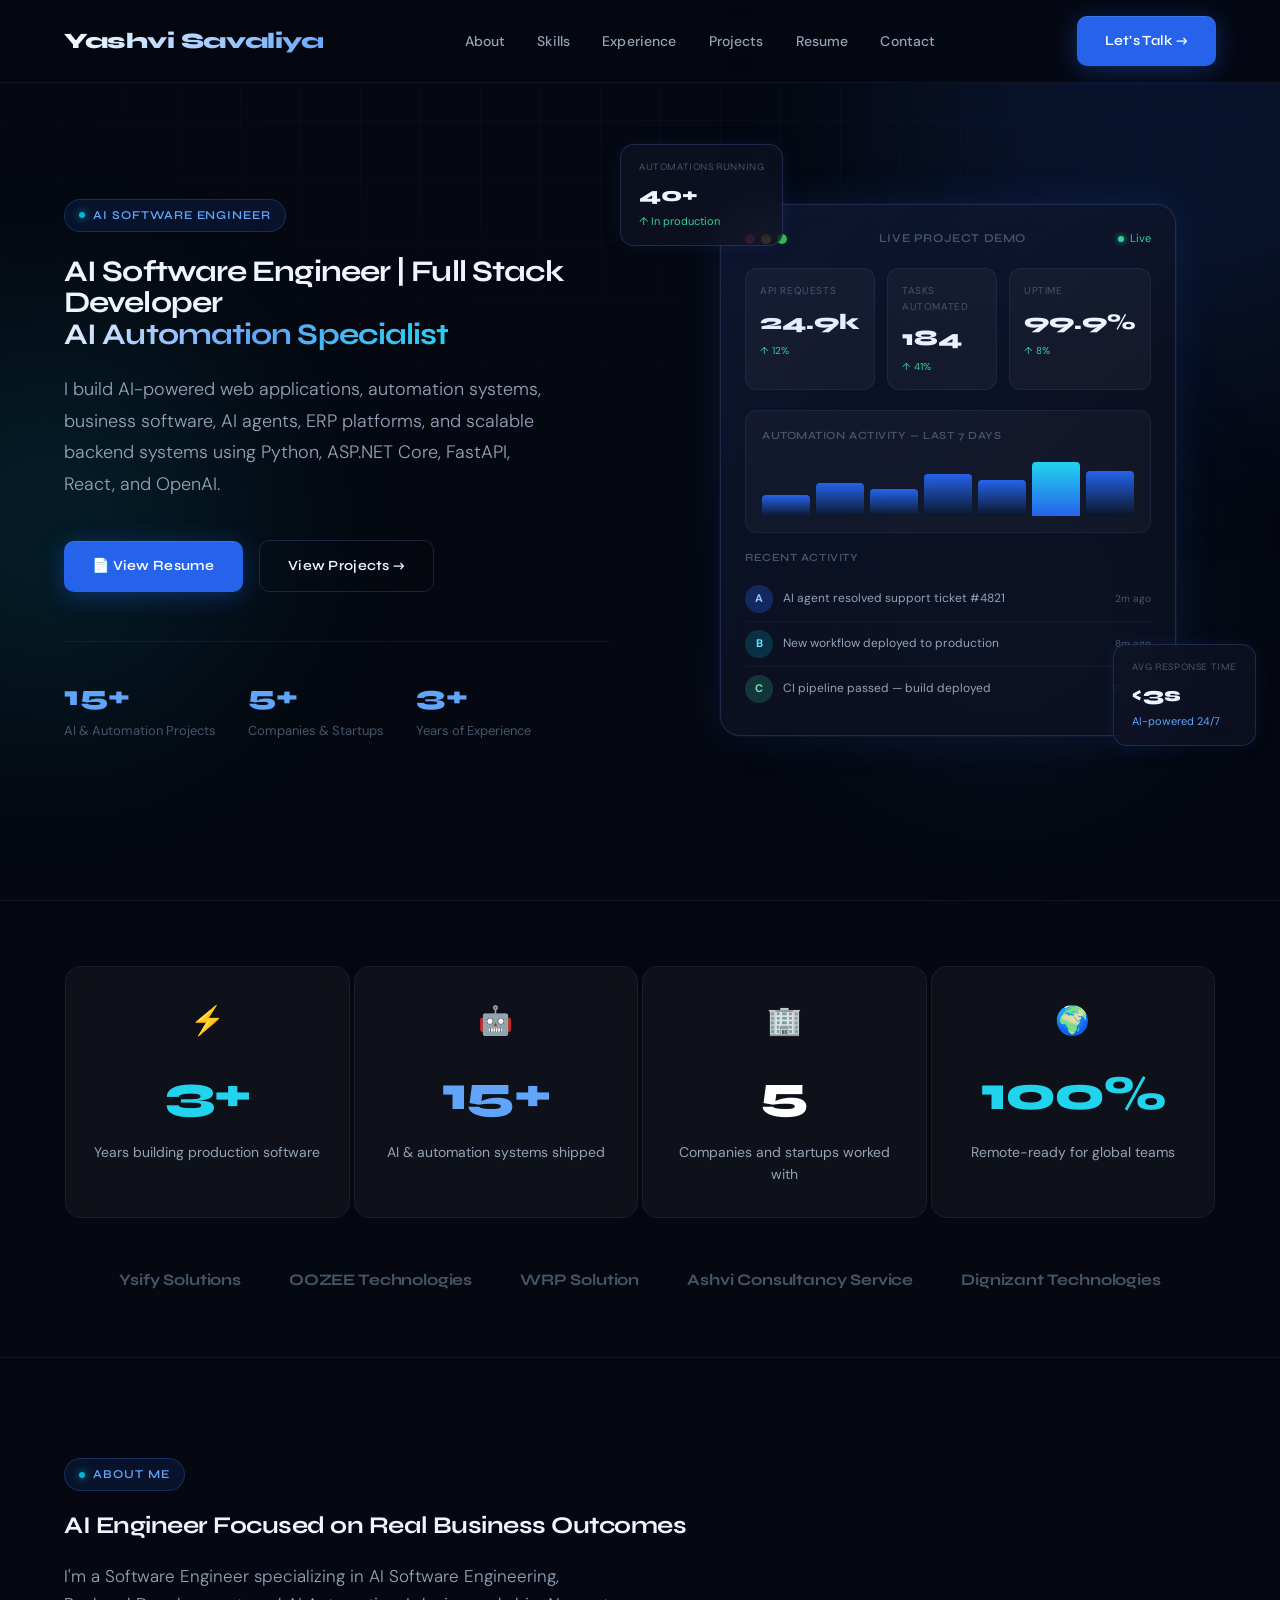
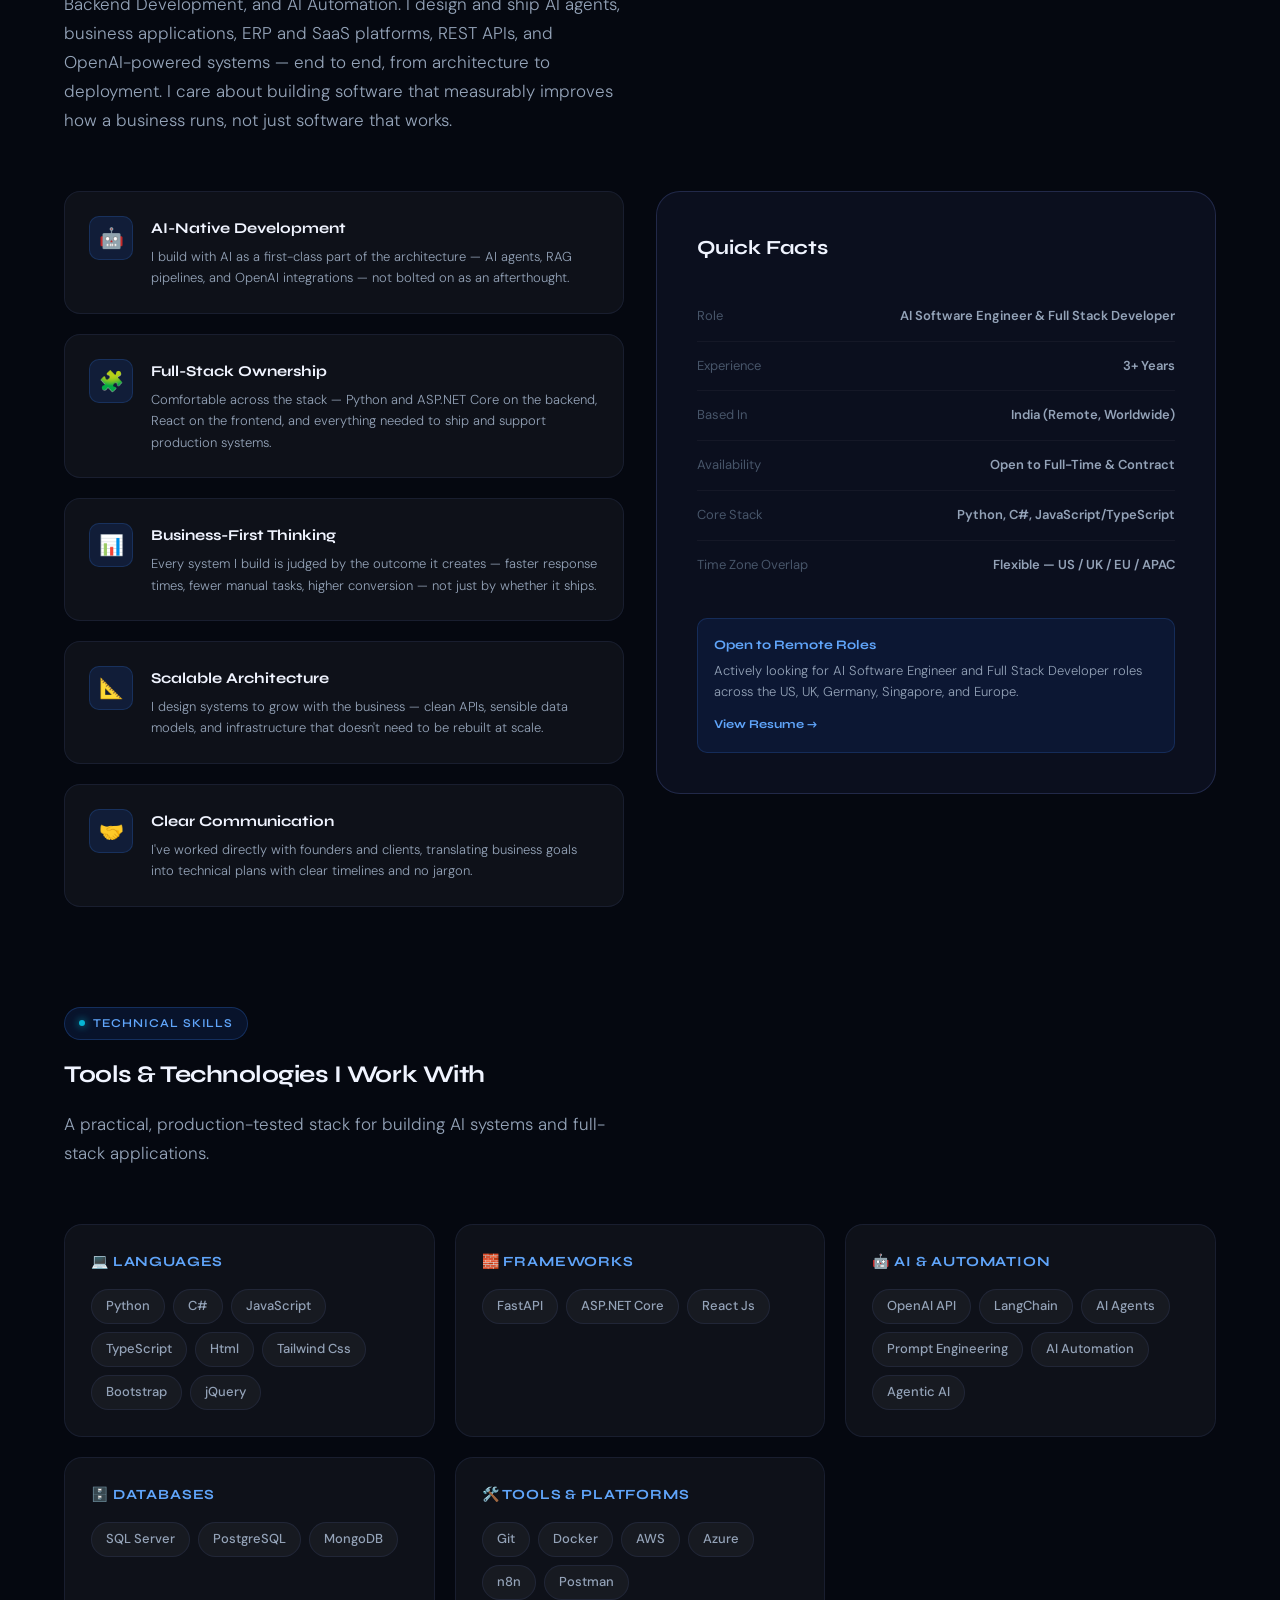
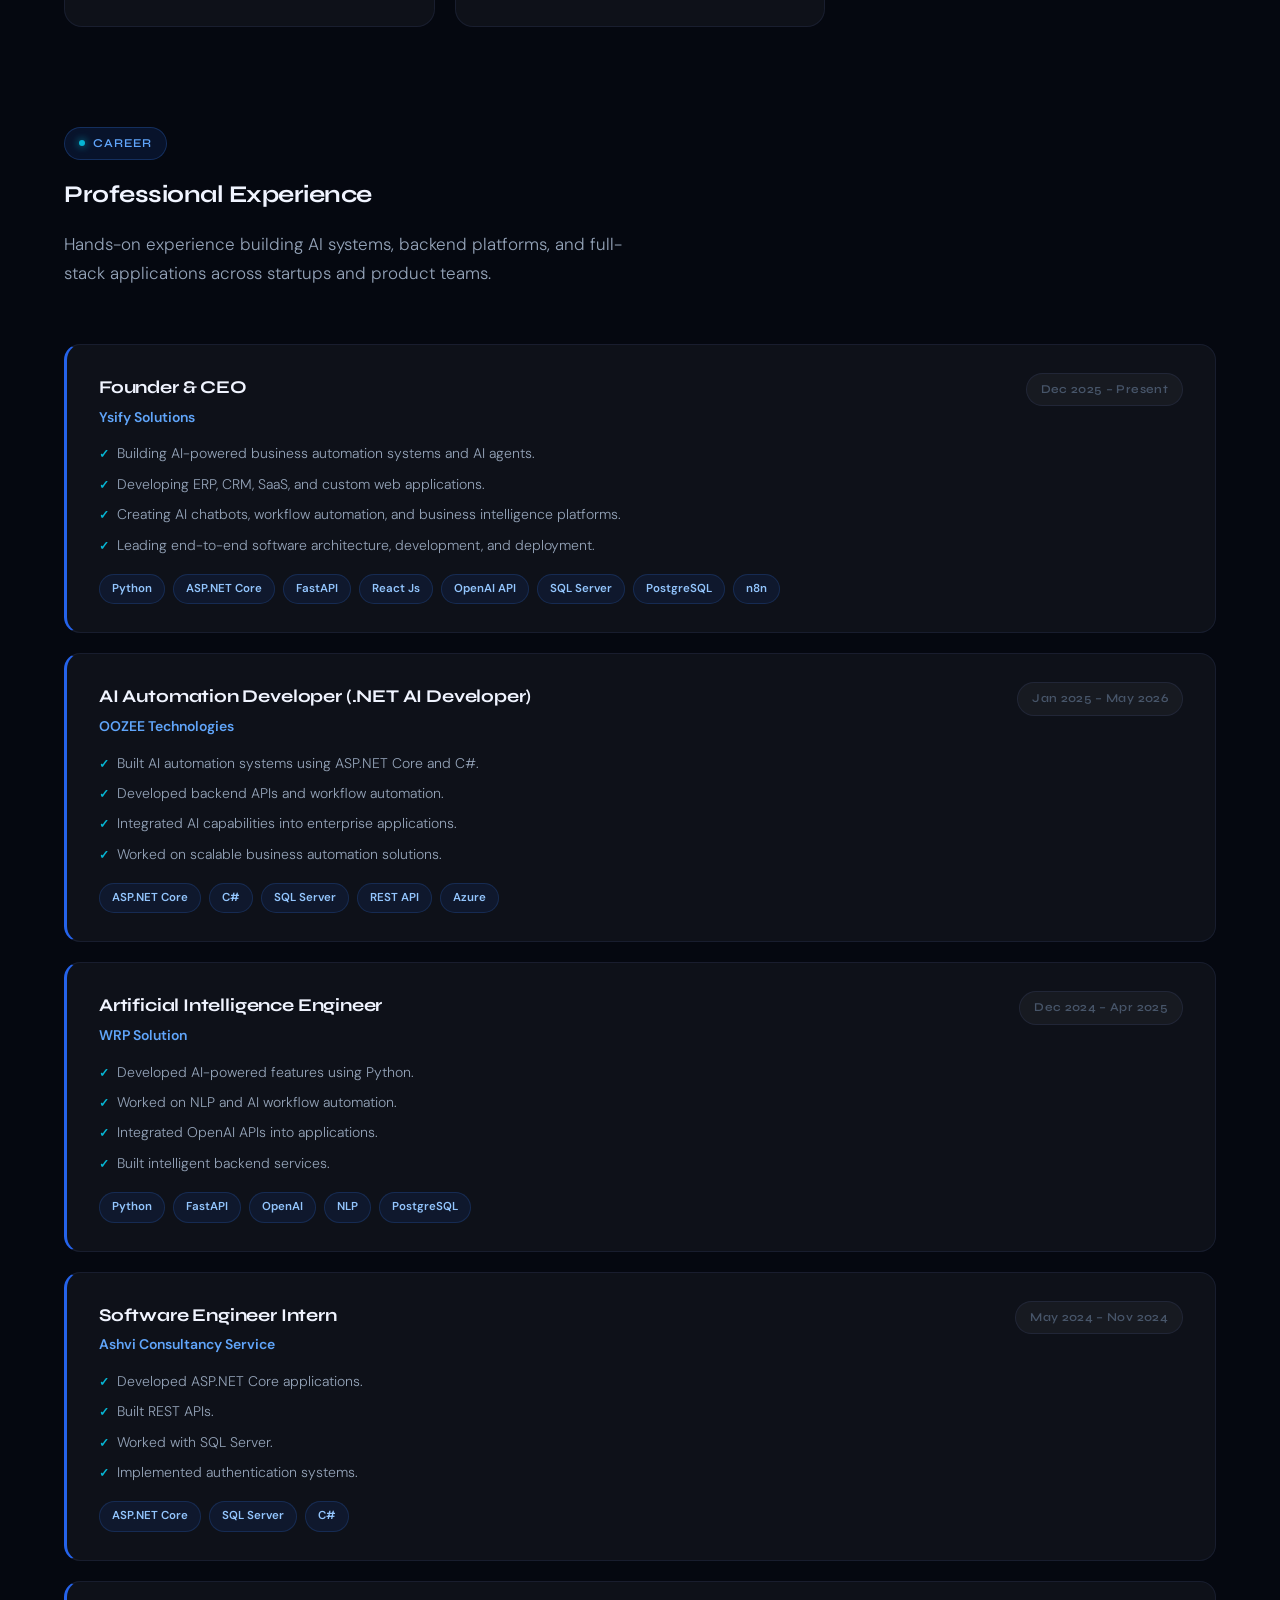
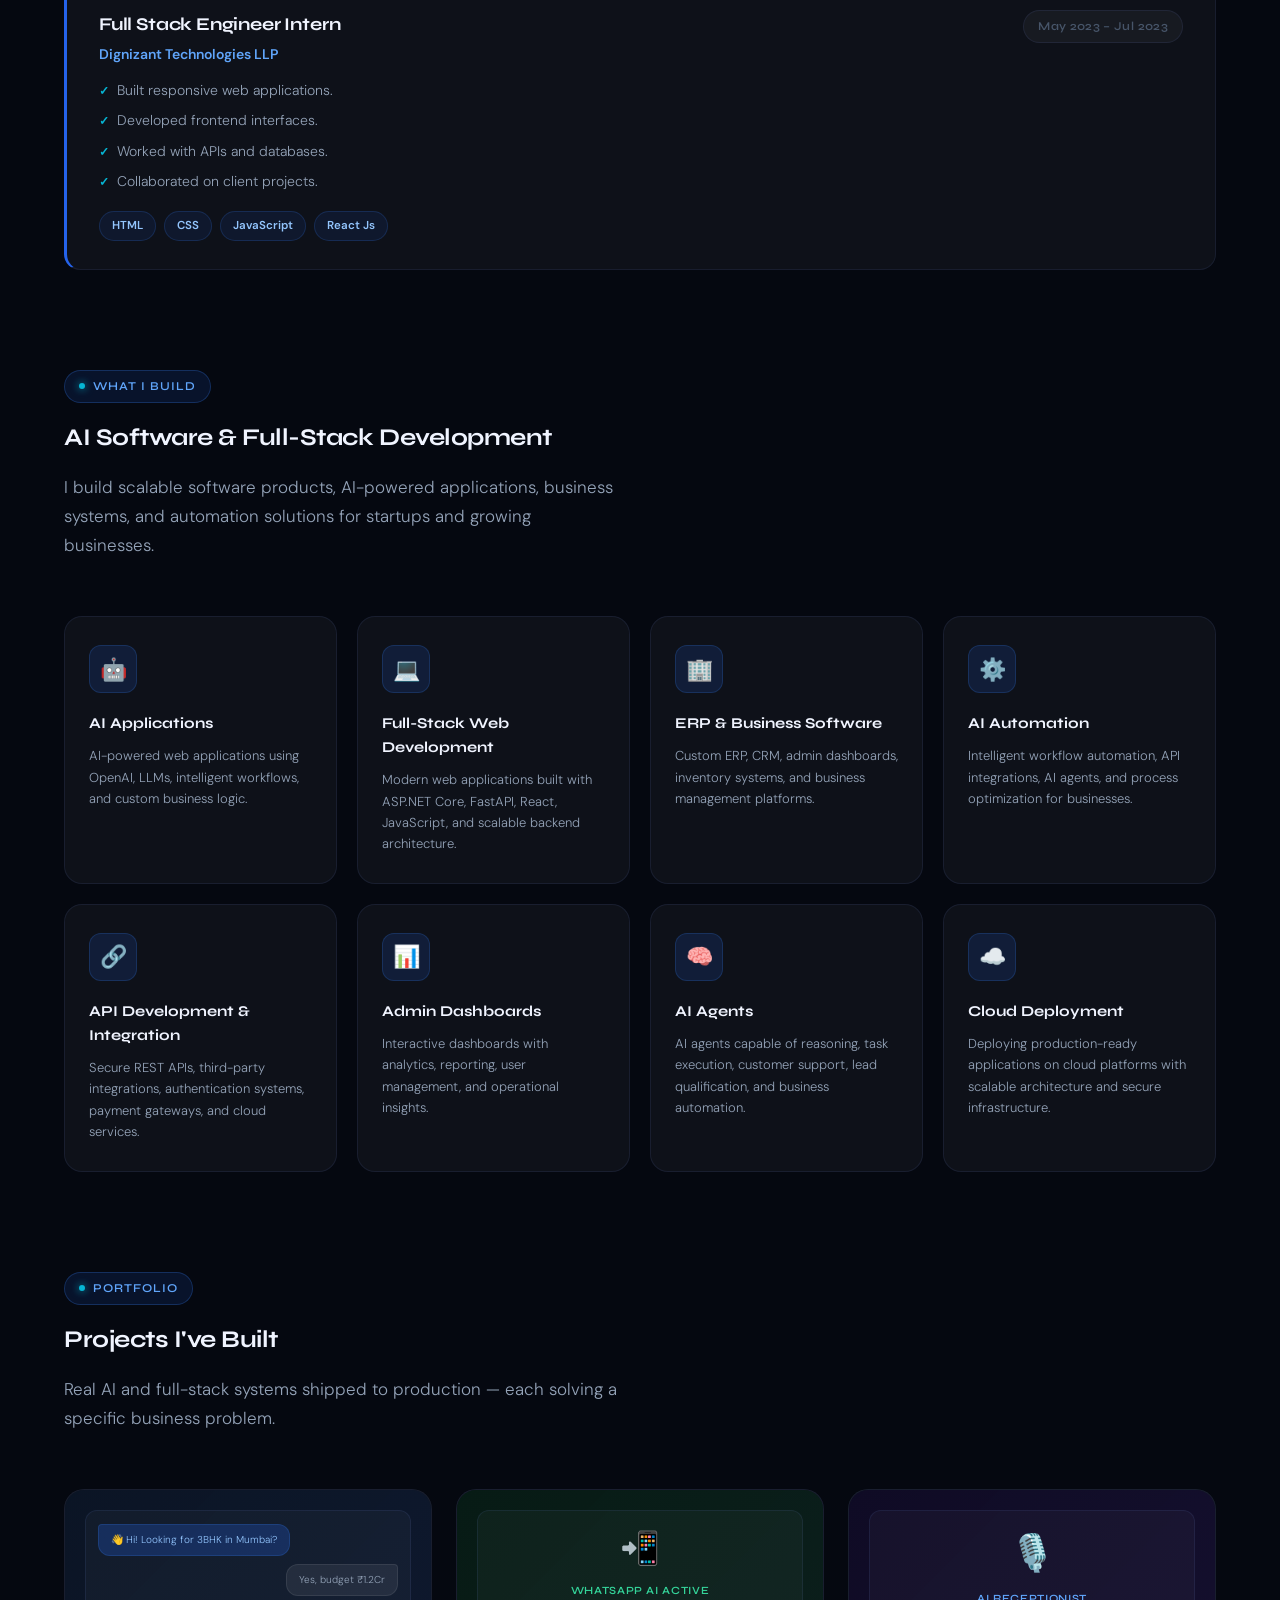
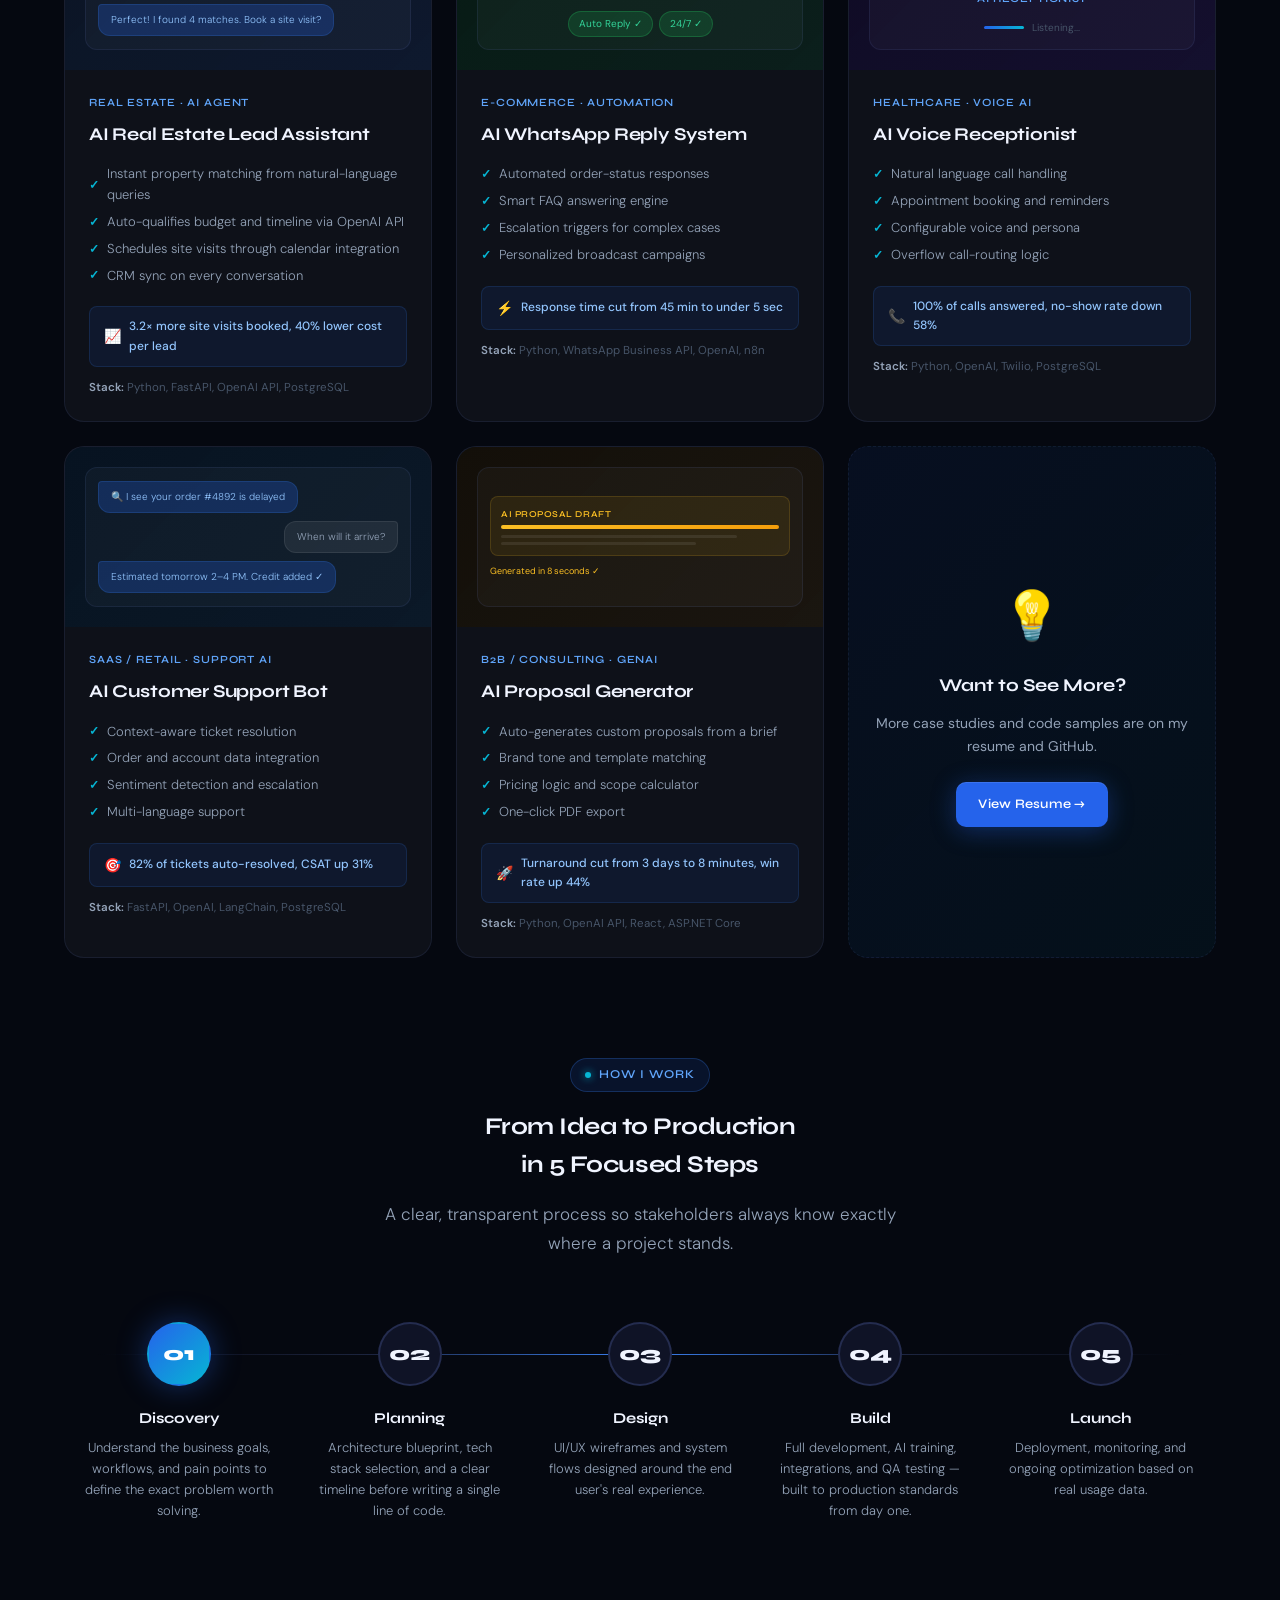
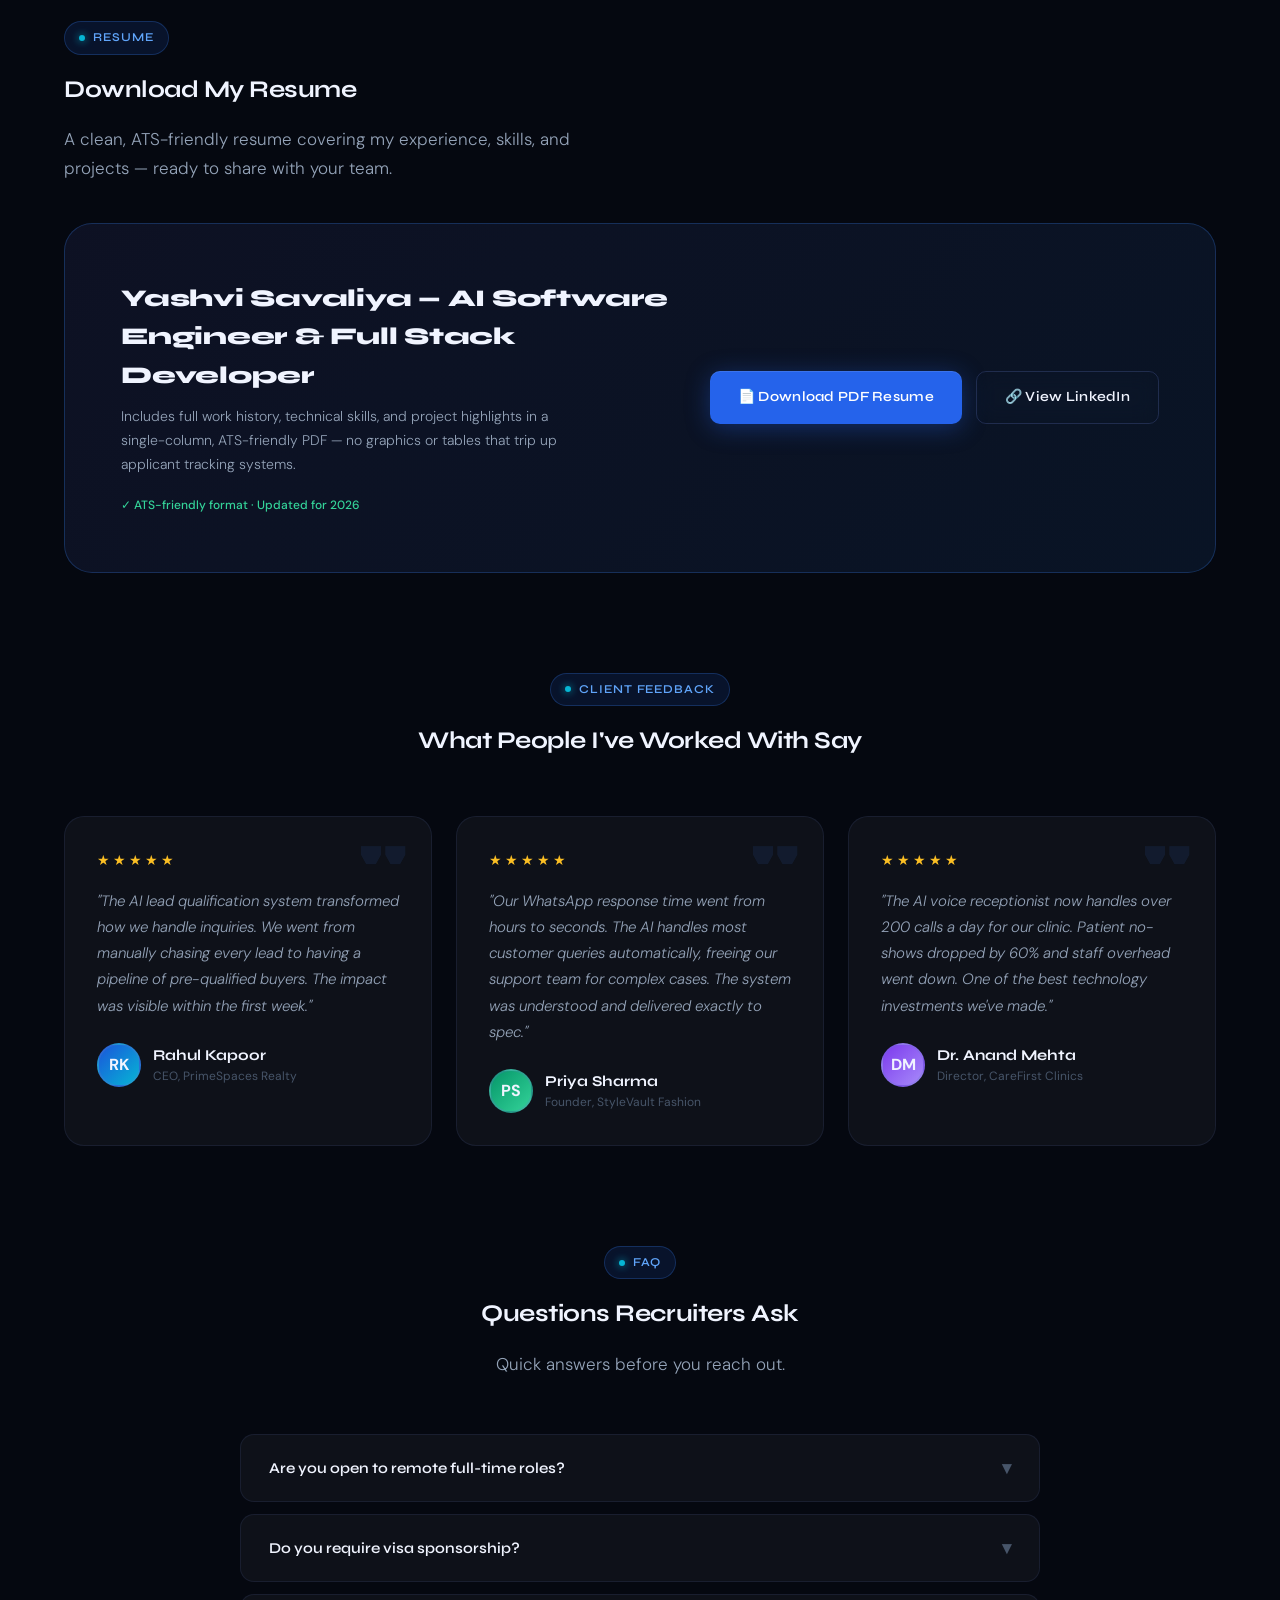
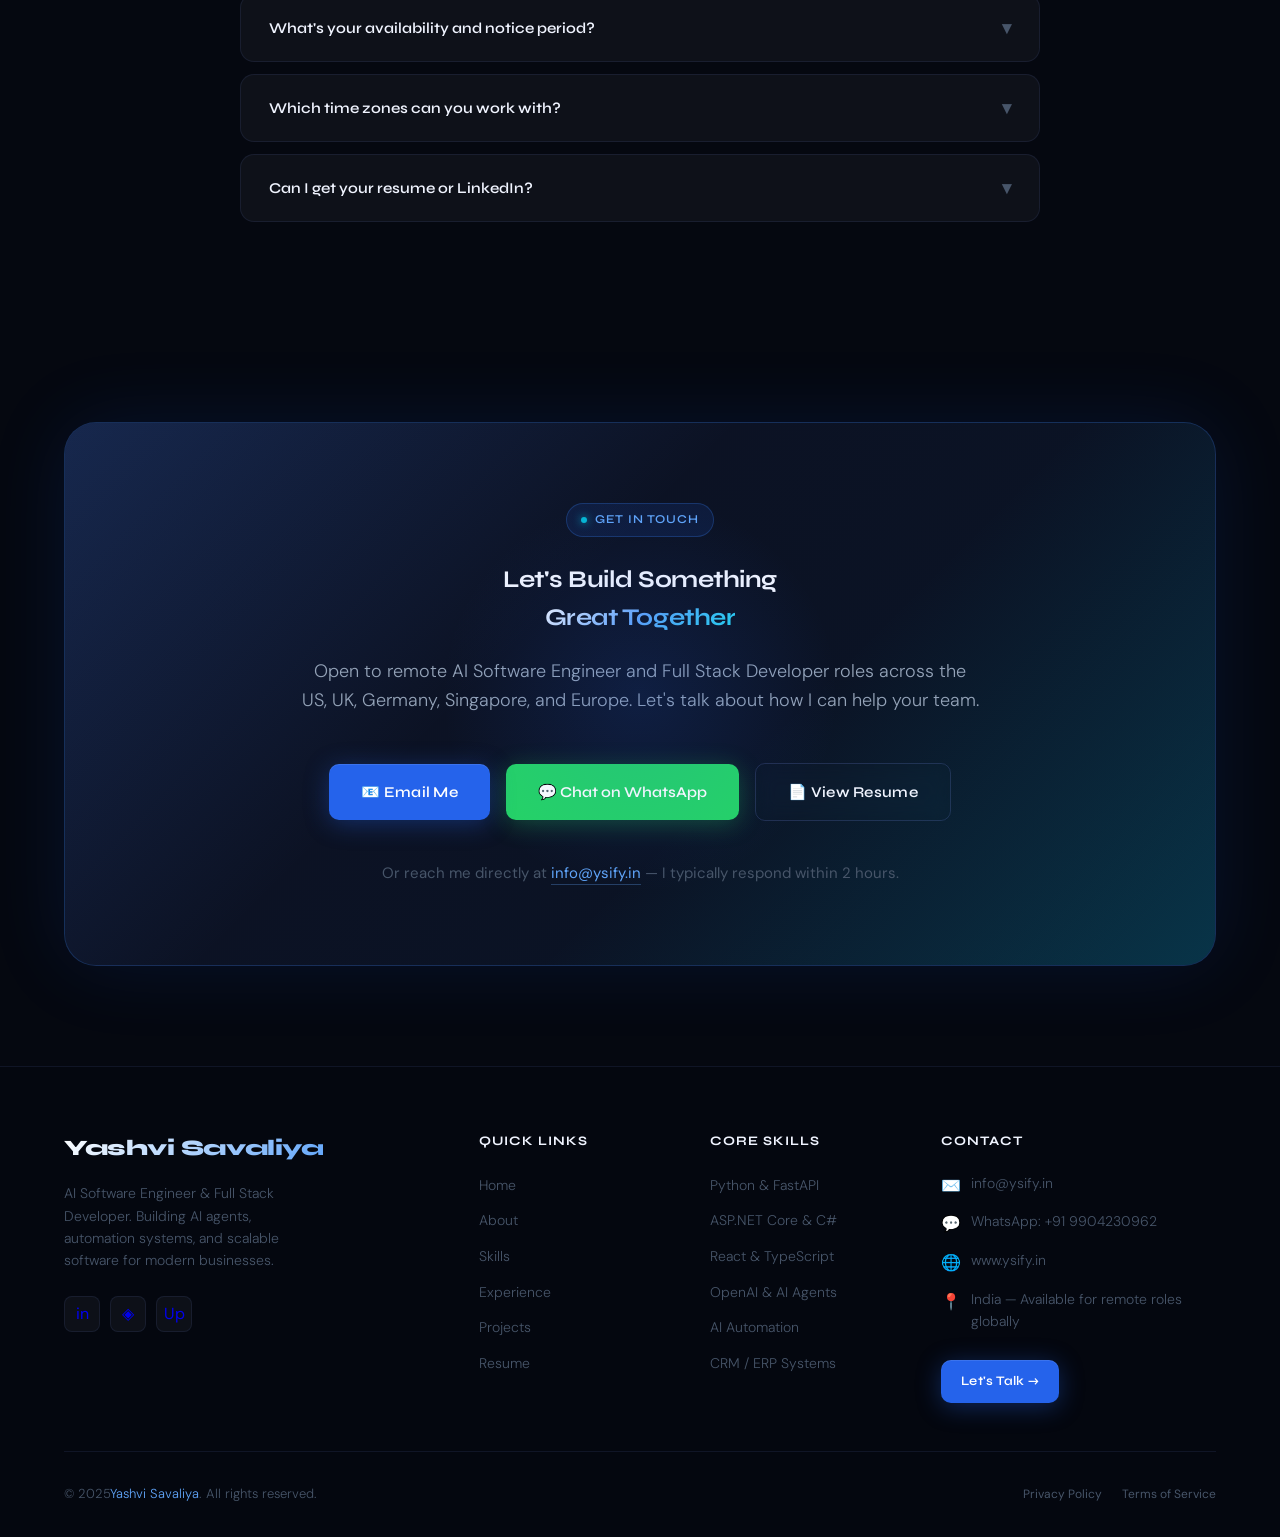
==== commit 1780bdb2: "Update footer copyright year and name" ====
--- a/index.html
+++ b/index.html
@@ -959,10 +959,11 @@
         <div style="margin-top:28px; padding:16px; background:rgba(37,99,235,0.1); border:1px solid rgba(59,130,246,0.2); border-radius:10px;">
           <div style="font-family:var(--font-display); font-size:13px; font-weight:700; margin-bottom:6px; color:var(--blue-pale);">Open to Remote Roles</div>
           <div style="font-size:13px; color:var(--text-secondary); font-weight:300;">Actively looking for AI Software Engineer and Full Stack Developer roles across the US, UK, Germany, Singapore, and Europe.</div>
-          <a href="#resume" style="display:inline-block; margin-top:12px; font-family:var(--font-display); font-size:12px; font-weight:700; color:var(--blue-pale); text-decoration:none;">View Resume →</a>
-        </div>
-      </div>
-    </div>
+          <a href="resumeys.png" style="display:inline-block; margin-top:12px; font-family:var(--font-display); font-size:12px; font-weight:700; color:var(--blue-pale); text-decoration:none;">View Resume →</a>
+        </div>
+      </div>
+    </div>
+    
   </div>
 </section>
 
@@ -1389,7 +1390,7 @@
           <div style="font-size:48px; margin-bottom:16px;">💡</div>
           <div style="font-family:var(--font-display); font-size:18px; font-weight:700; margin-bottom:12px;">Want to See More?</div>
           <div style="font-size:14px; color:var(--text-secondary); margin-bottom:24px; line-height:1.65;">More case studies and code samples are on my resume and GitHub.</div>
-          <a href="#resume" class="btn-primary" style="font-size:13px; padding:12px 22px;">View Resume →</a>
+          <a href="resumeys.png" class="btn-primary" style="font-size:13px; padding:12px 22px;">View Resume →</a>
         </div>
       </div>
 
@@ -1450,7 +1451,7 @@
         <div class="ats-note">✓ ATS-friendly format · Updated for 2026</div>
       </div>
       <div class="resume-box-actions">
-        <a href="/resume.pdf" class="btn-primary">📄 Download PDF Resume</a>
+        <a href="resumeys.png" class="btn-primary">📄 Download PDF Resume</a>
         <a href="https://www.linkedin.com/in/yashvi-savaliya-904a60353/" class="btn-outline">🔗 View LinkedIn</a>
       </div>
     </div>
@@ -1595,7 +1596,7 @@
    rel="noopener noreferrer"
    class="social-btn"
    aria-label="Upwork">
-   <i class="fa-brands fa-upwork"></i>
+   <i class="fa-brands fa-upwork"></i>Up
 </a>
         </div>
       </div>
@@ -1647,7 +1648,7 @@
       </div>
     </div>
     <div class="footer-bottom">
-      <div class="footer-copy">© 2026 <span>Your Name</span>. All rights reserved.</div>
+      <div class="footer-copy">© 2025<span>Yashvi Savaliya</span>. All rights reserved.</div>
       <div style="display:flex; gap:20px;">
         <a href="#" style="font-size:12px; color:var(--text-muted); text-decoration:none;">Privacy Policy</a>
         <a href="#" style="font-size:12px; color:var(--text-muted); text-decoration:none;">Terms of Service</a>
